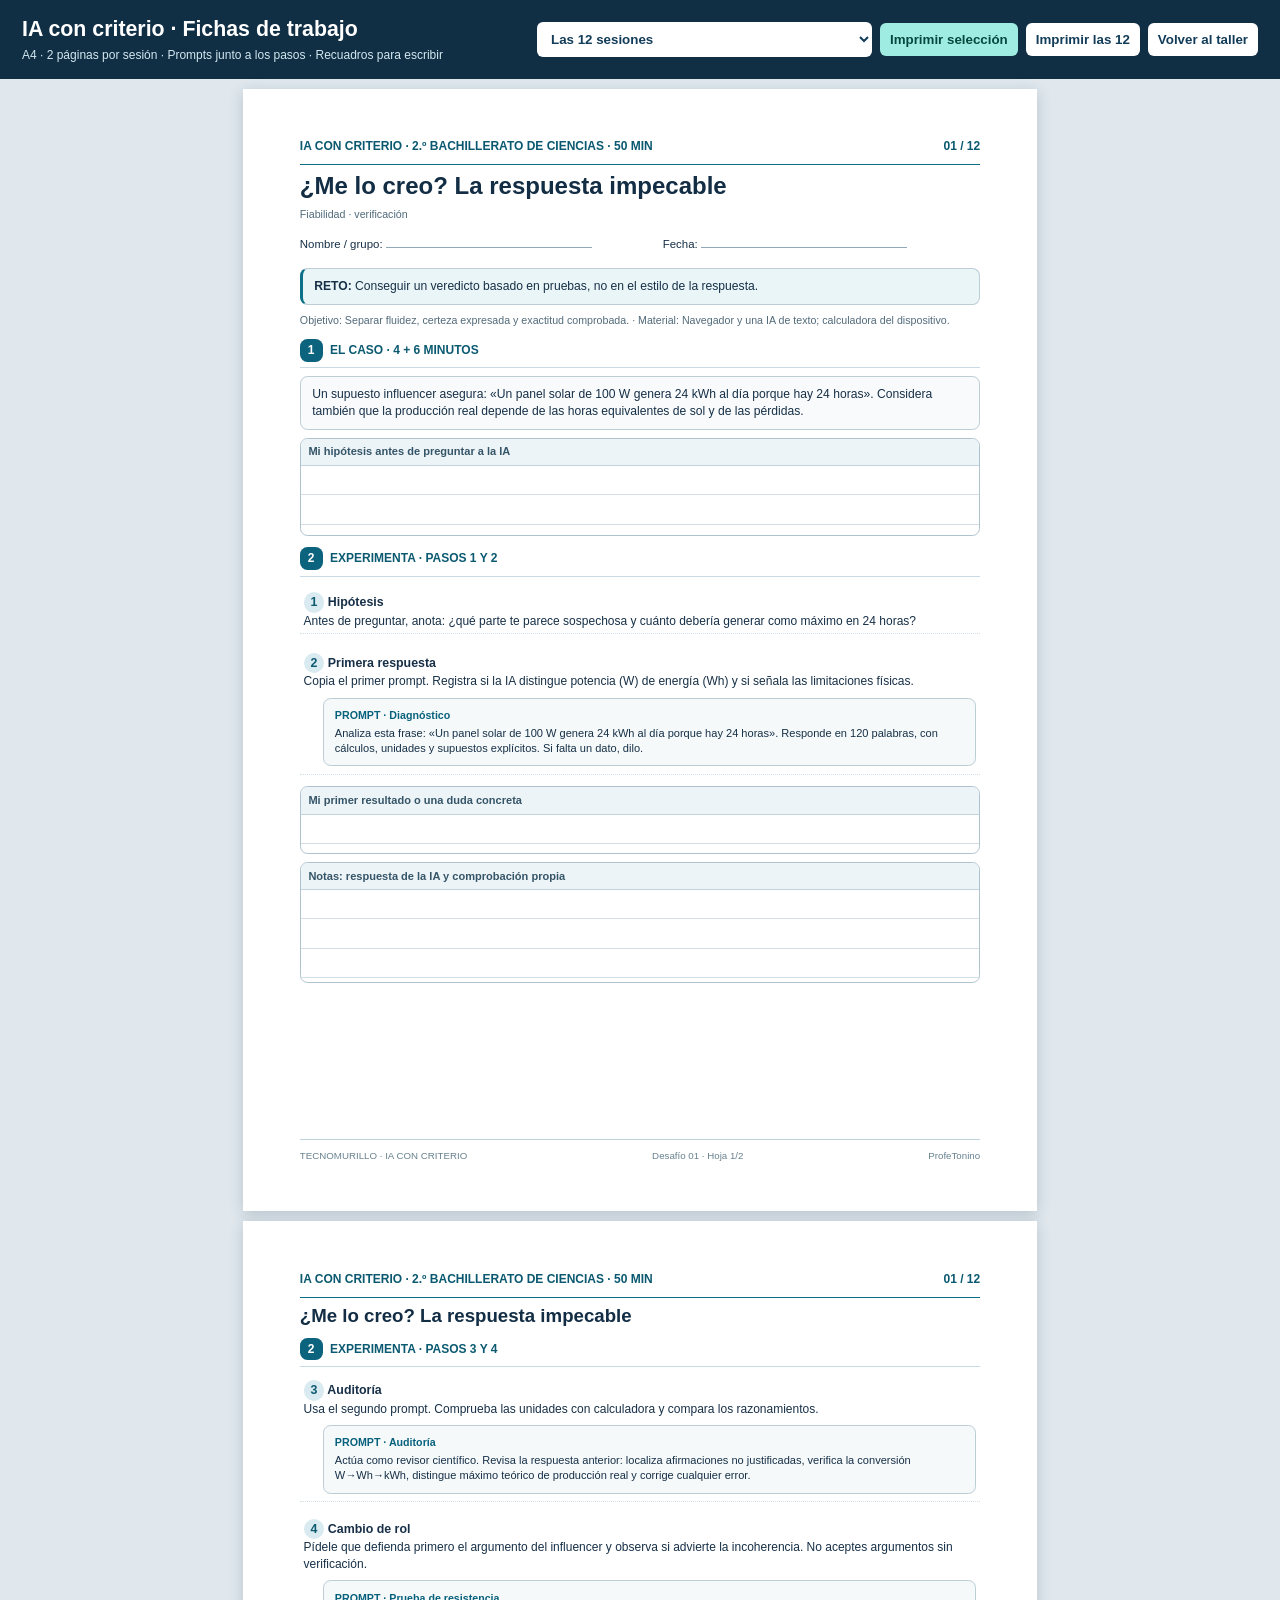
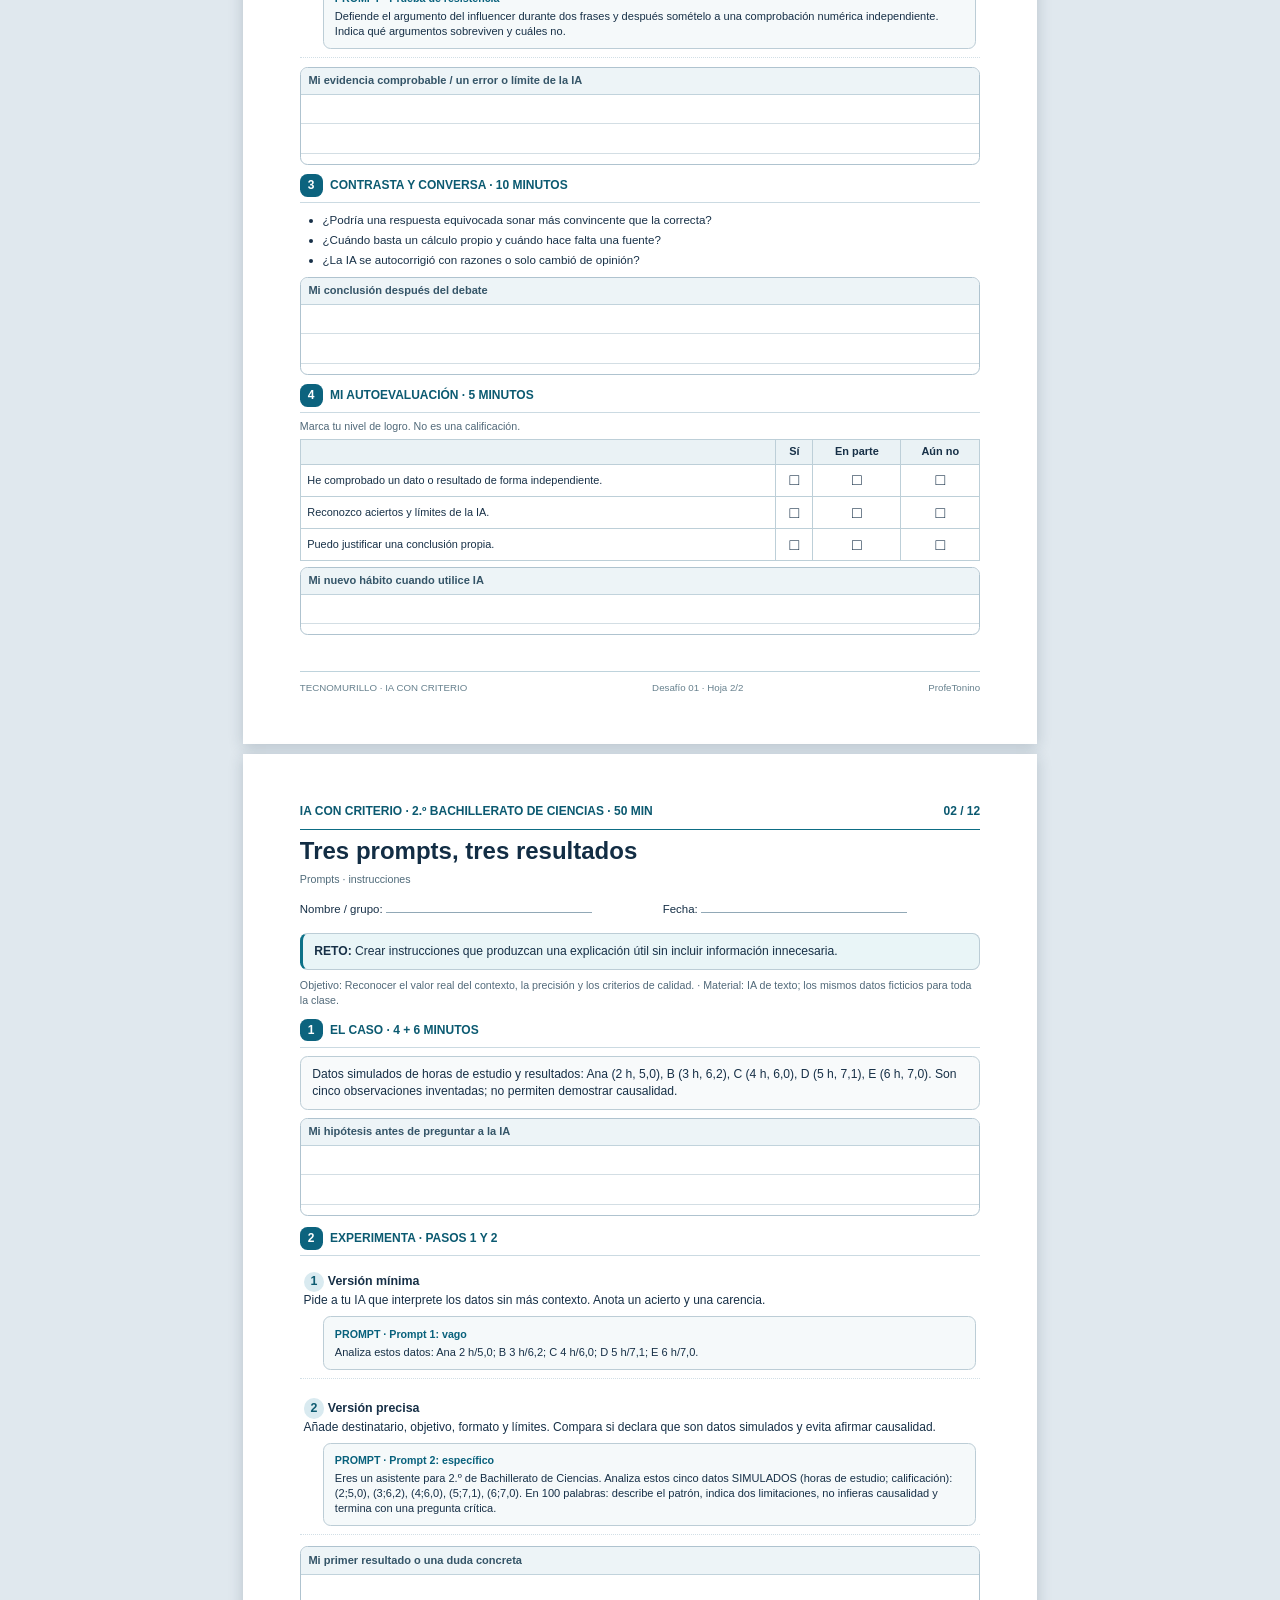
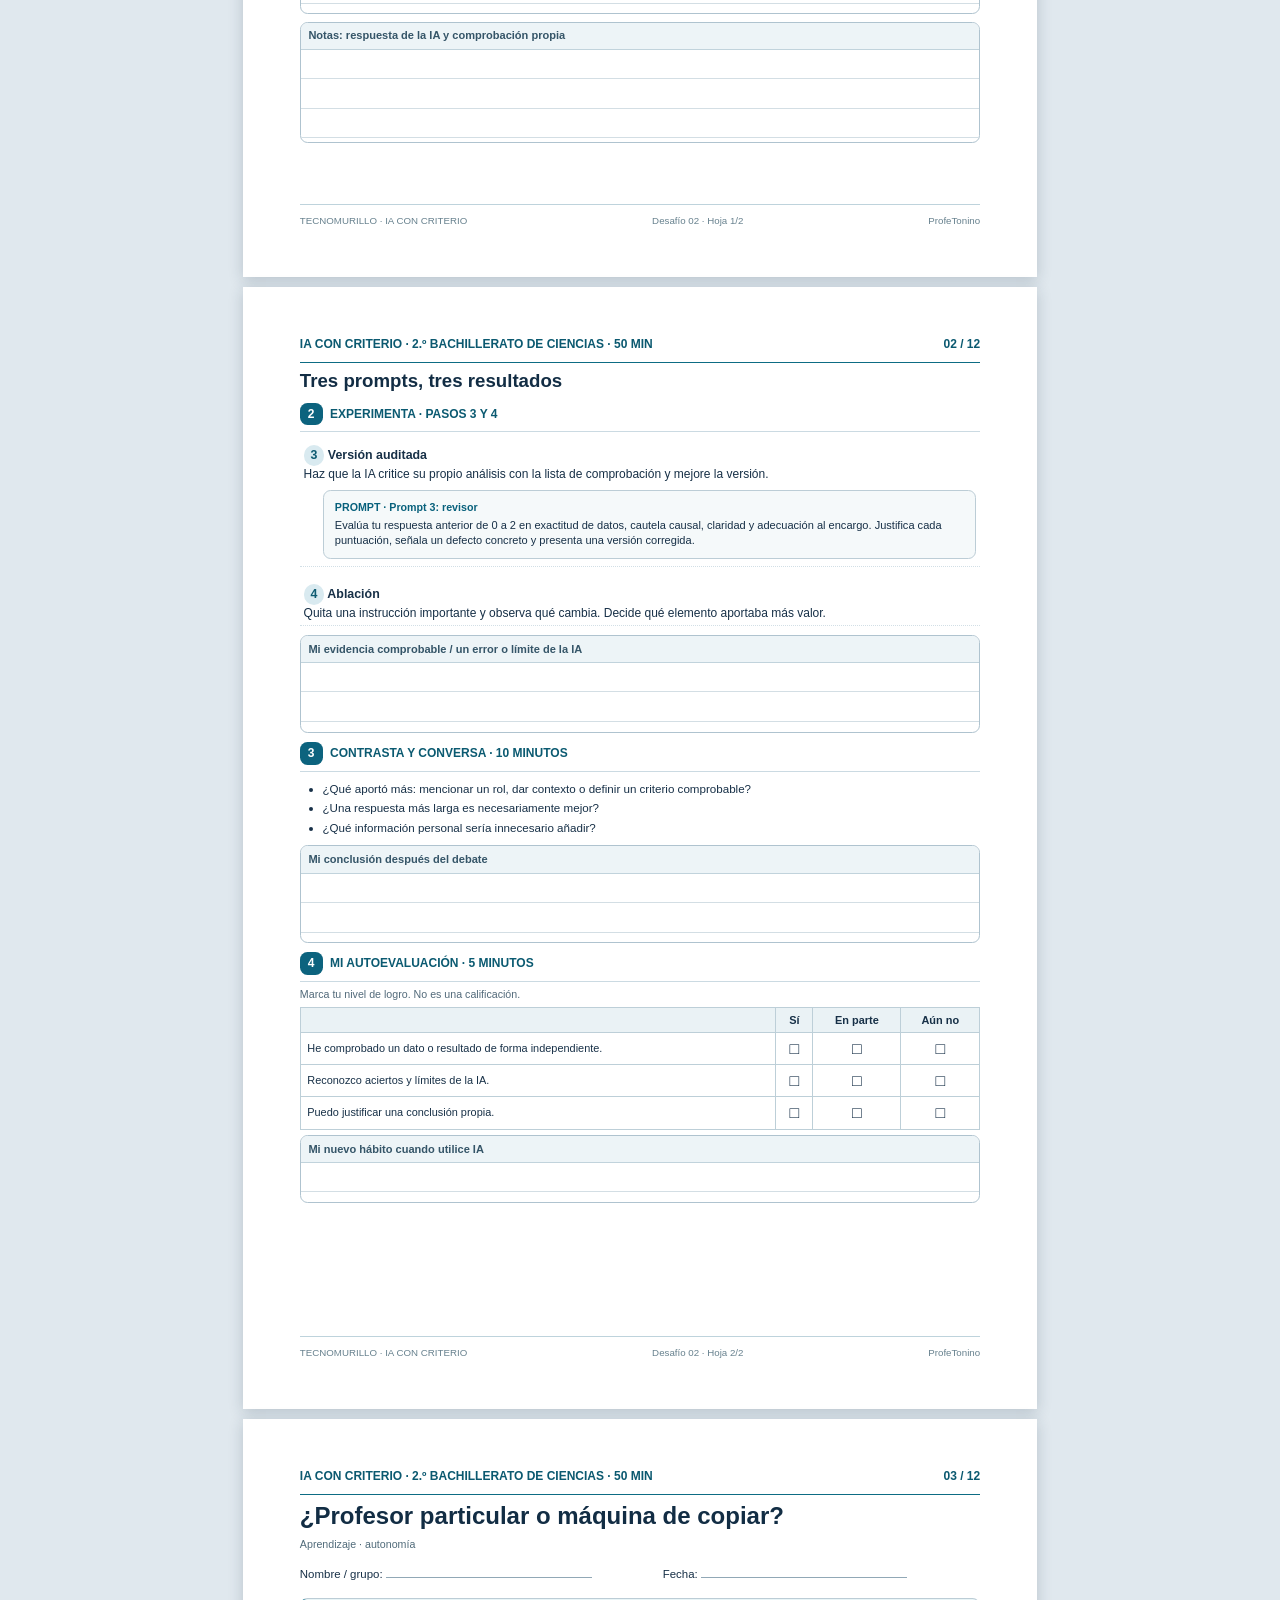
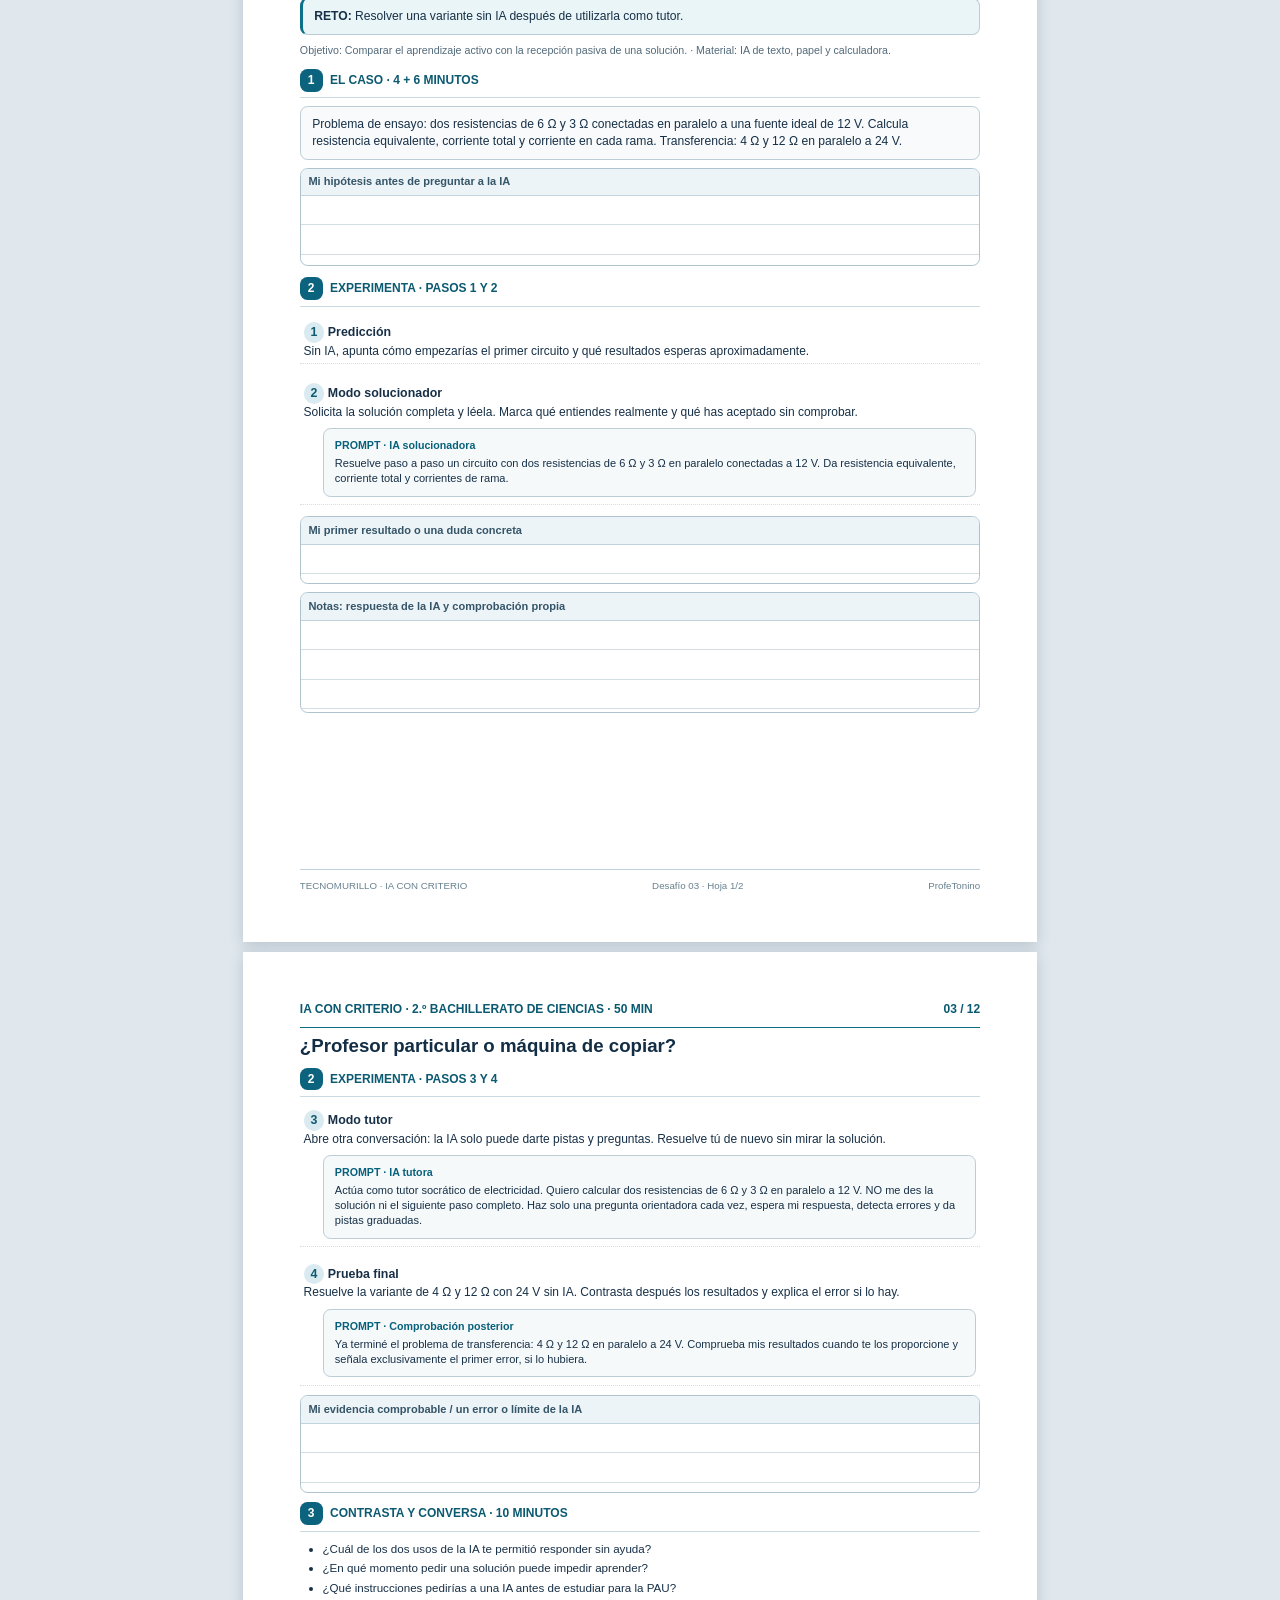
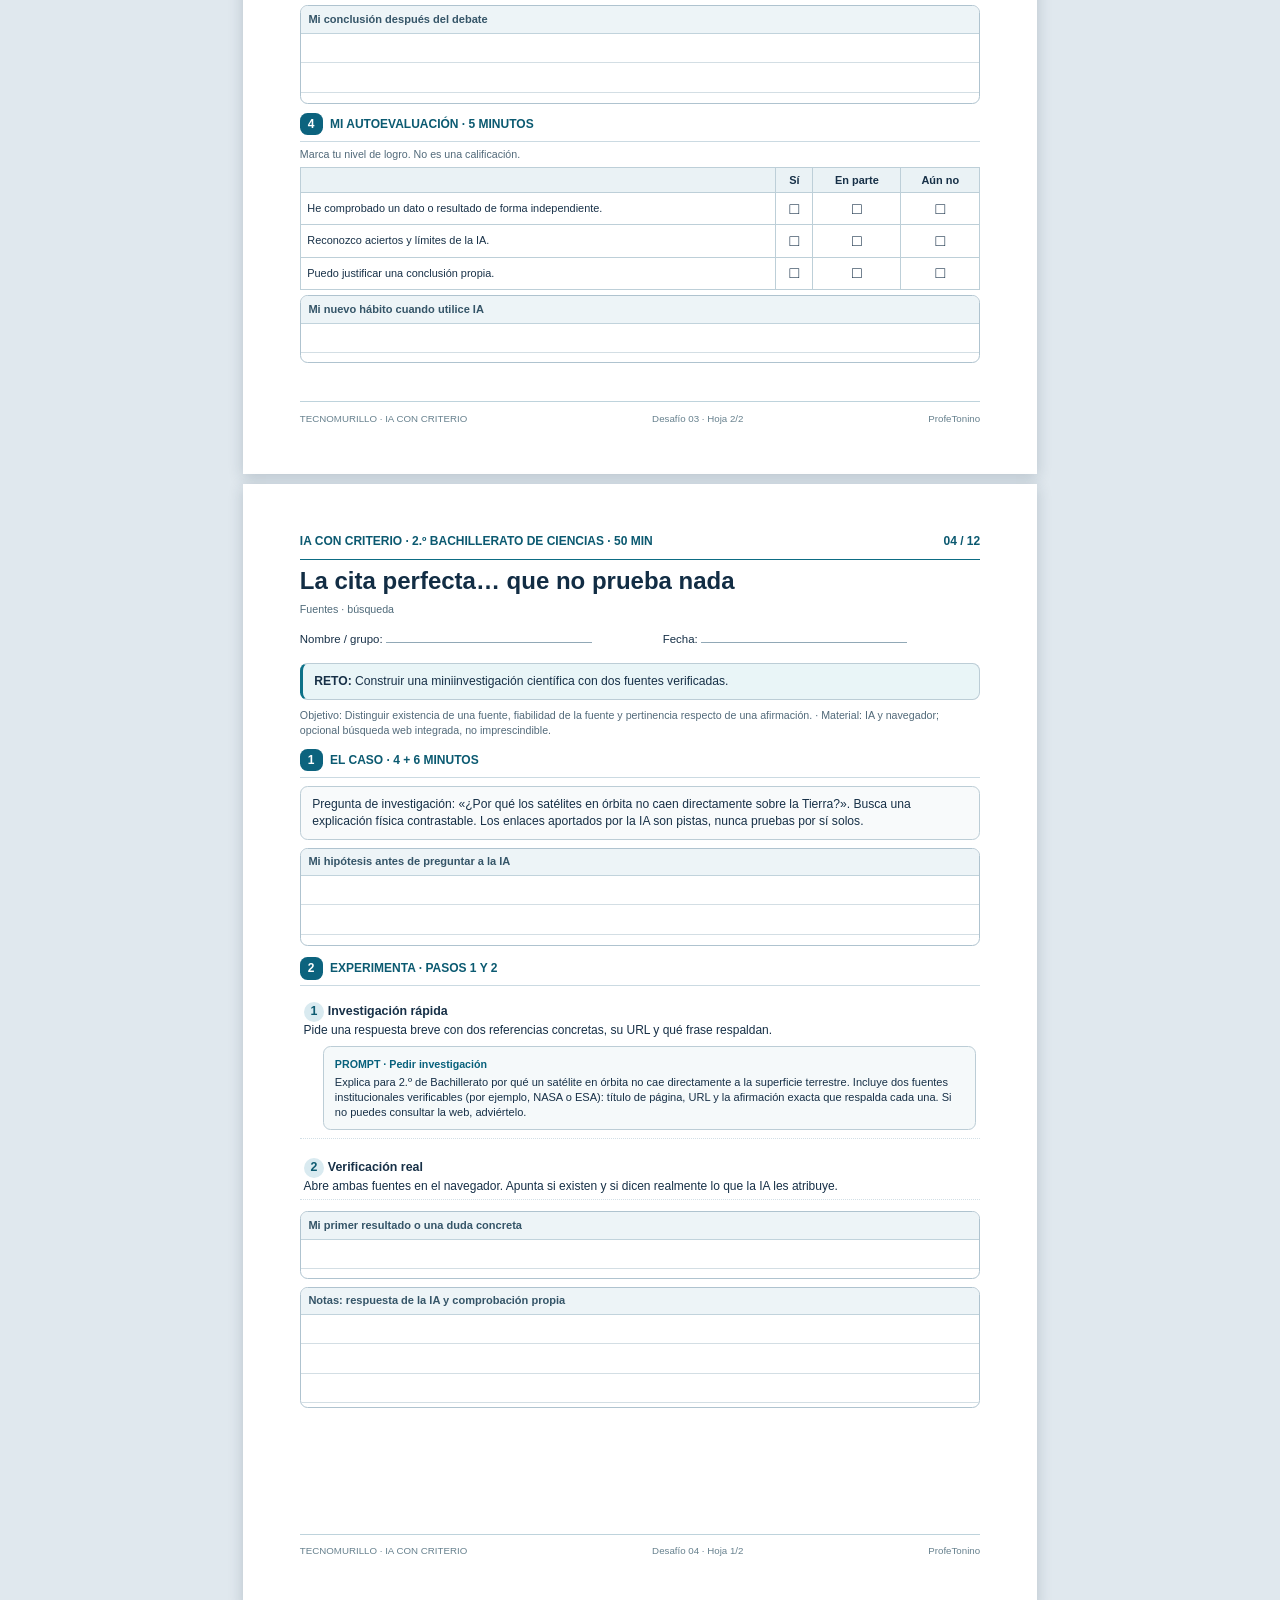
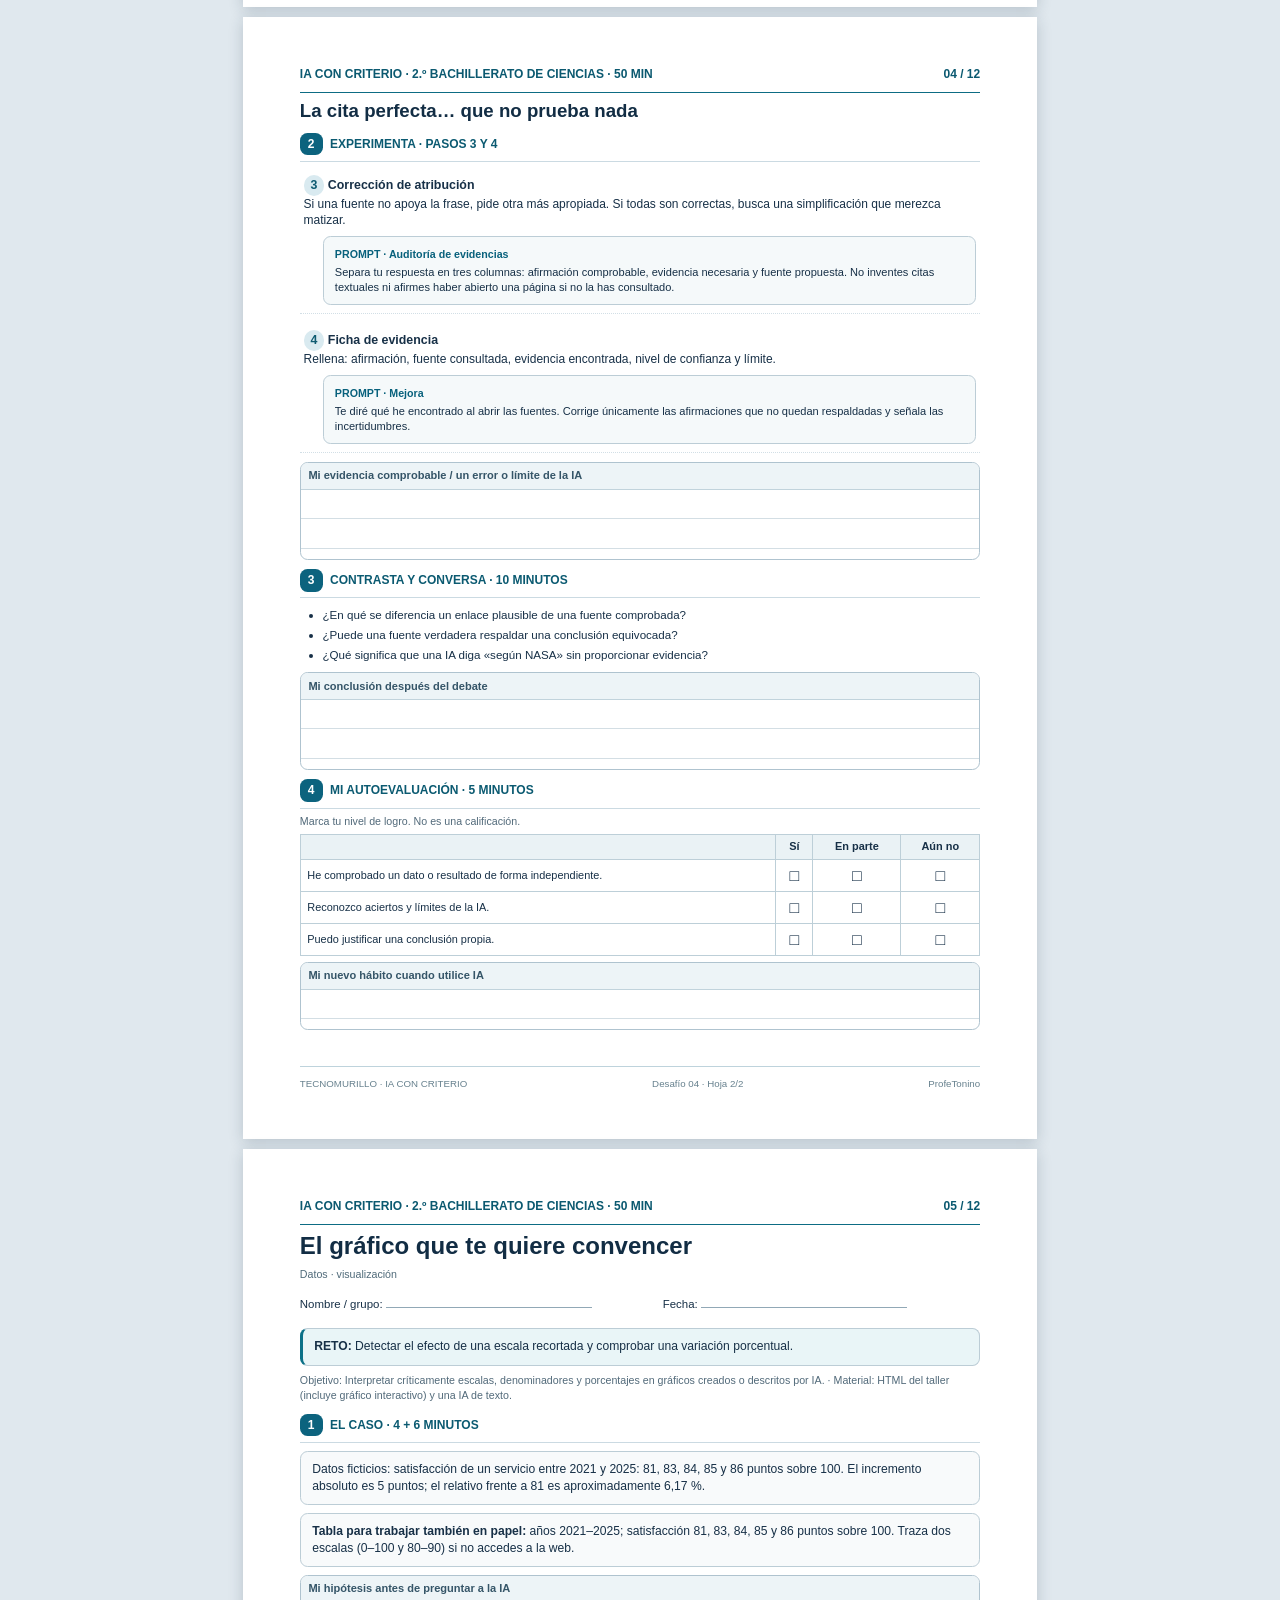
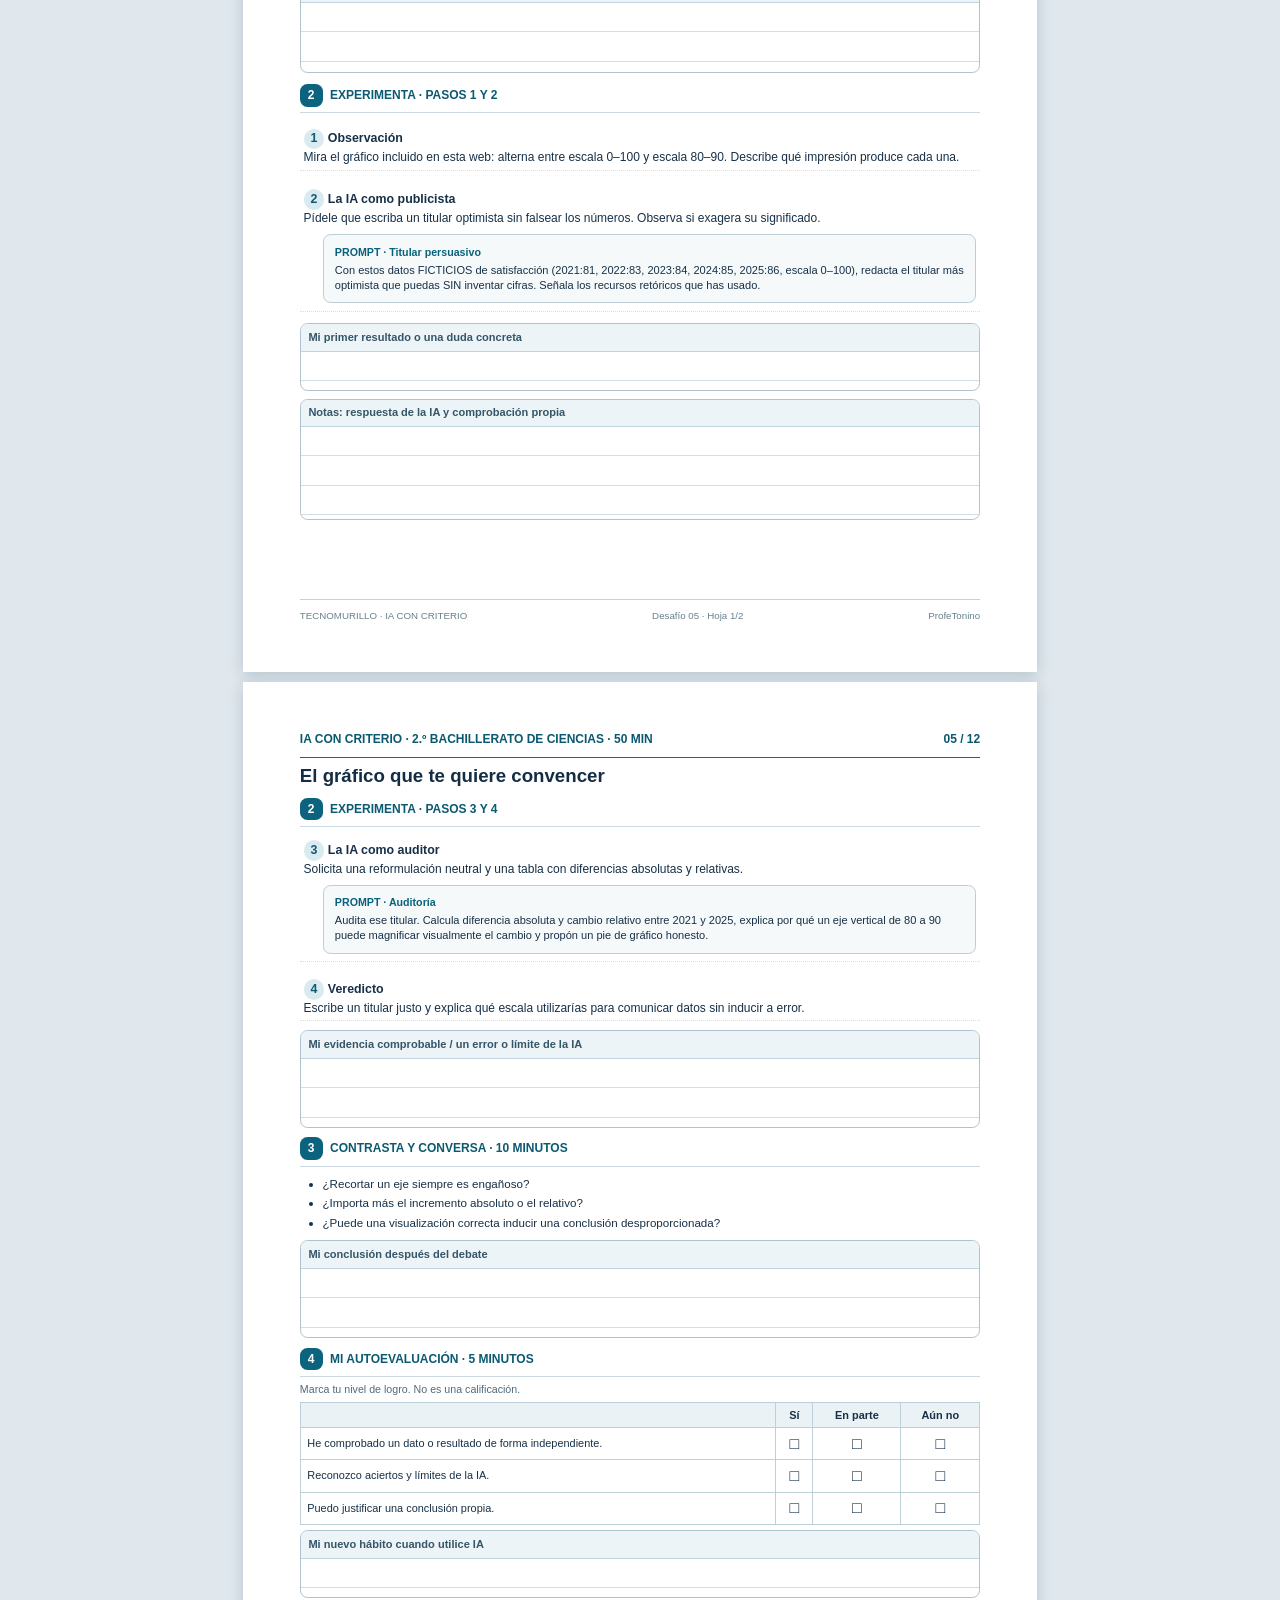
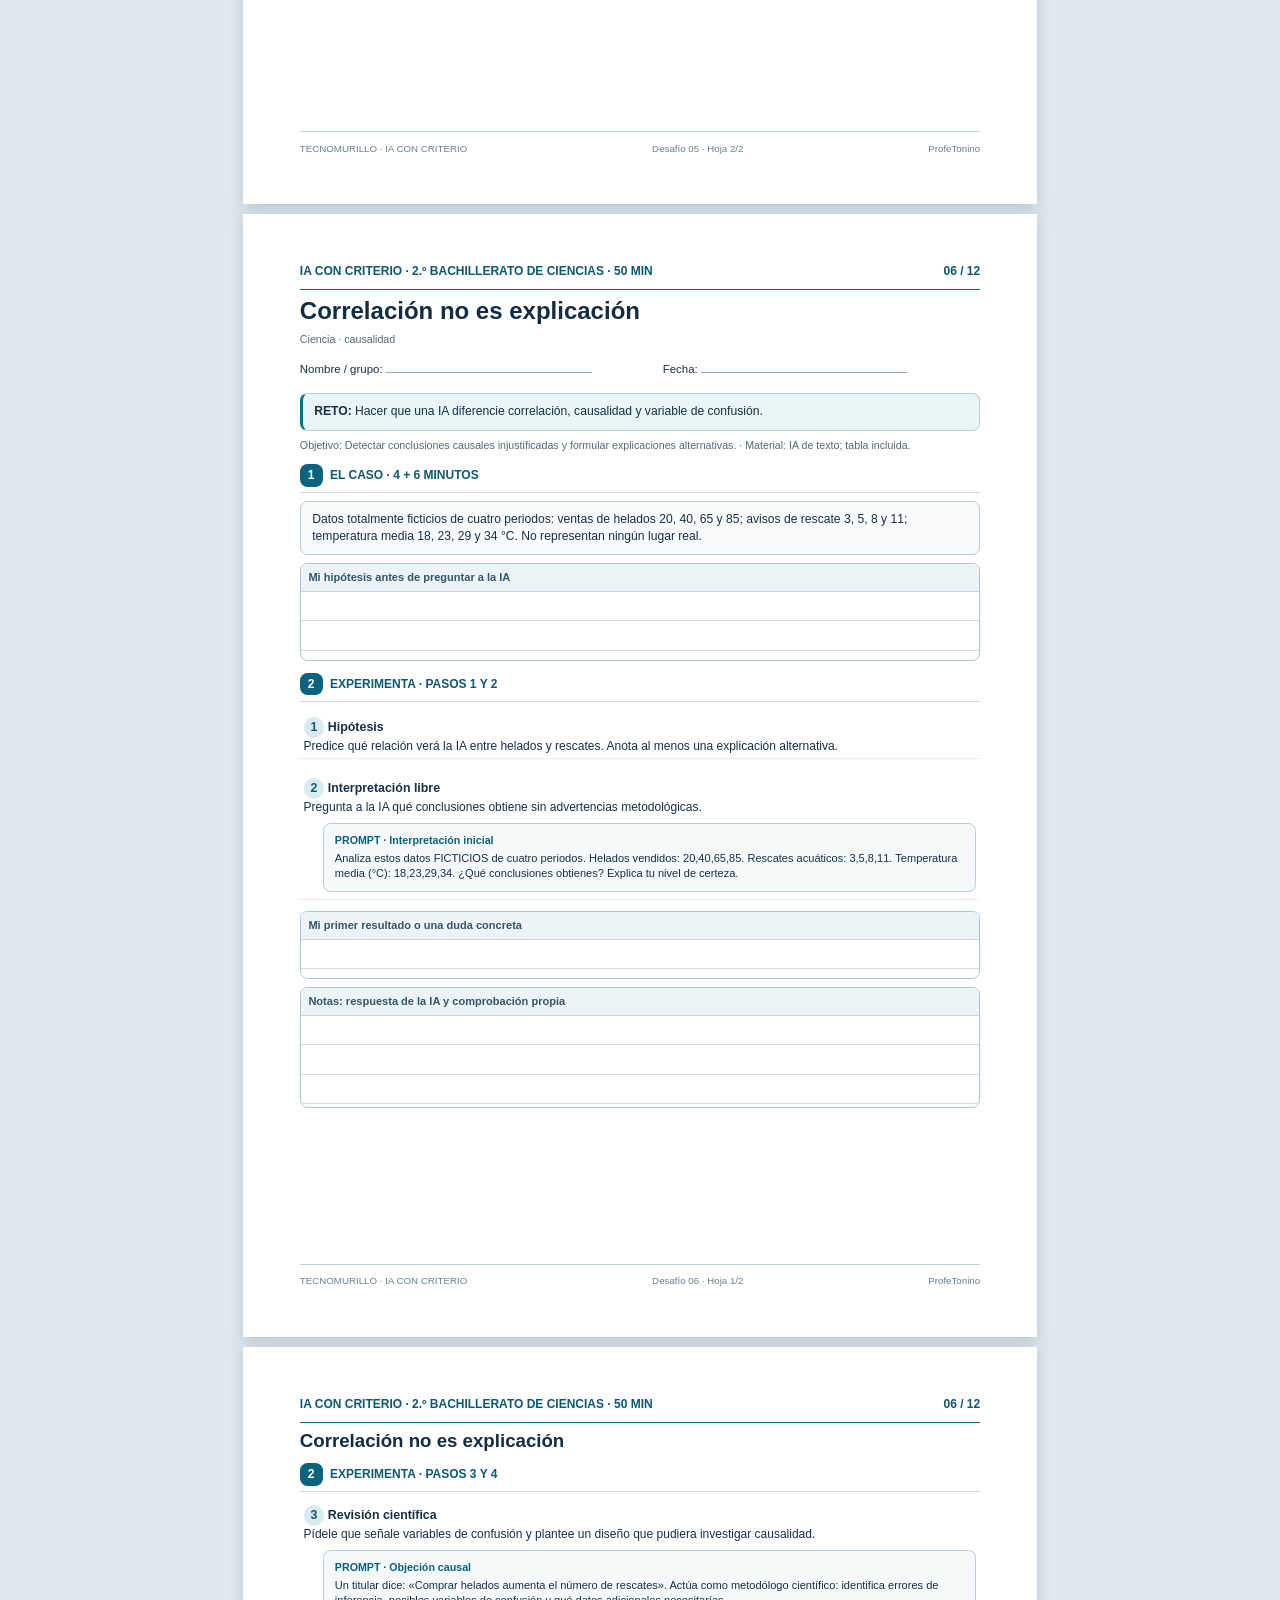
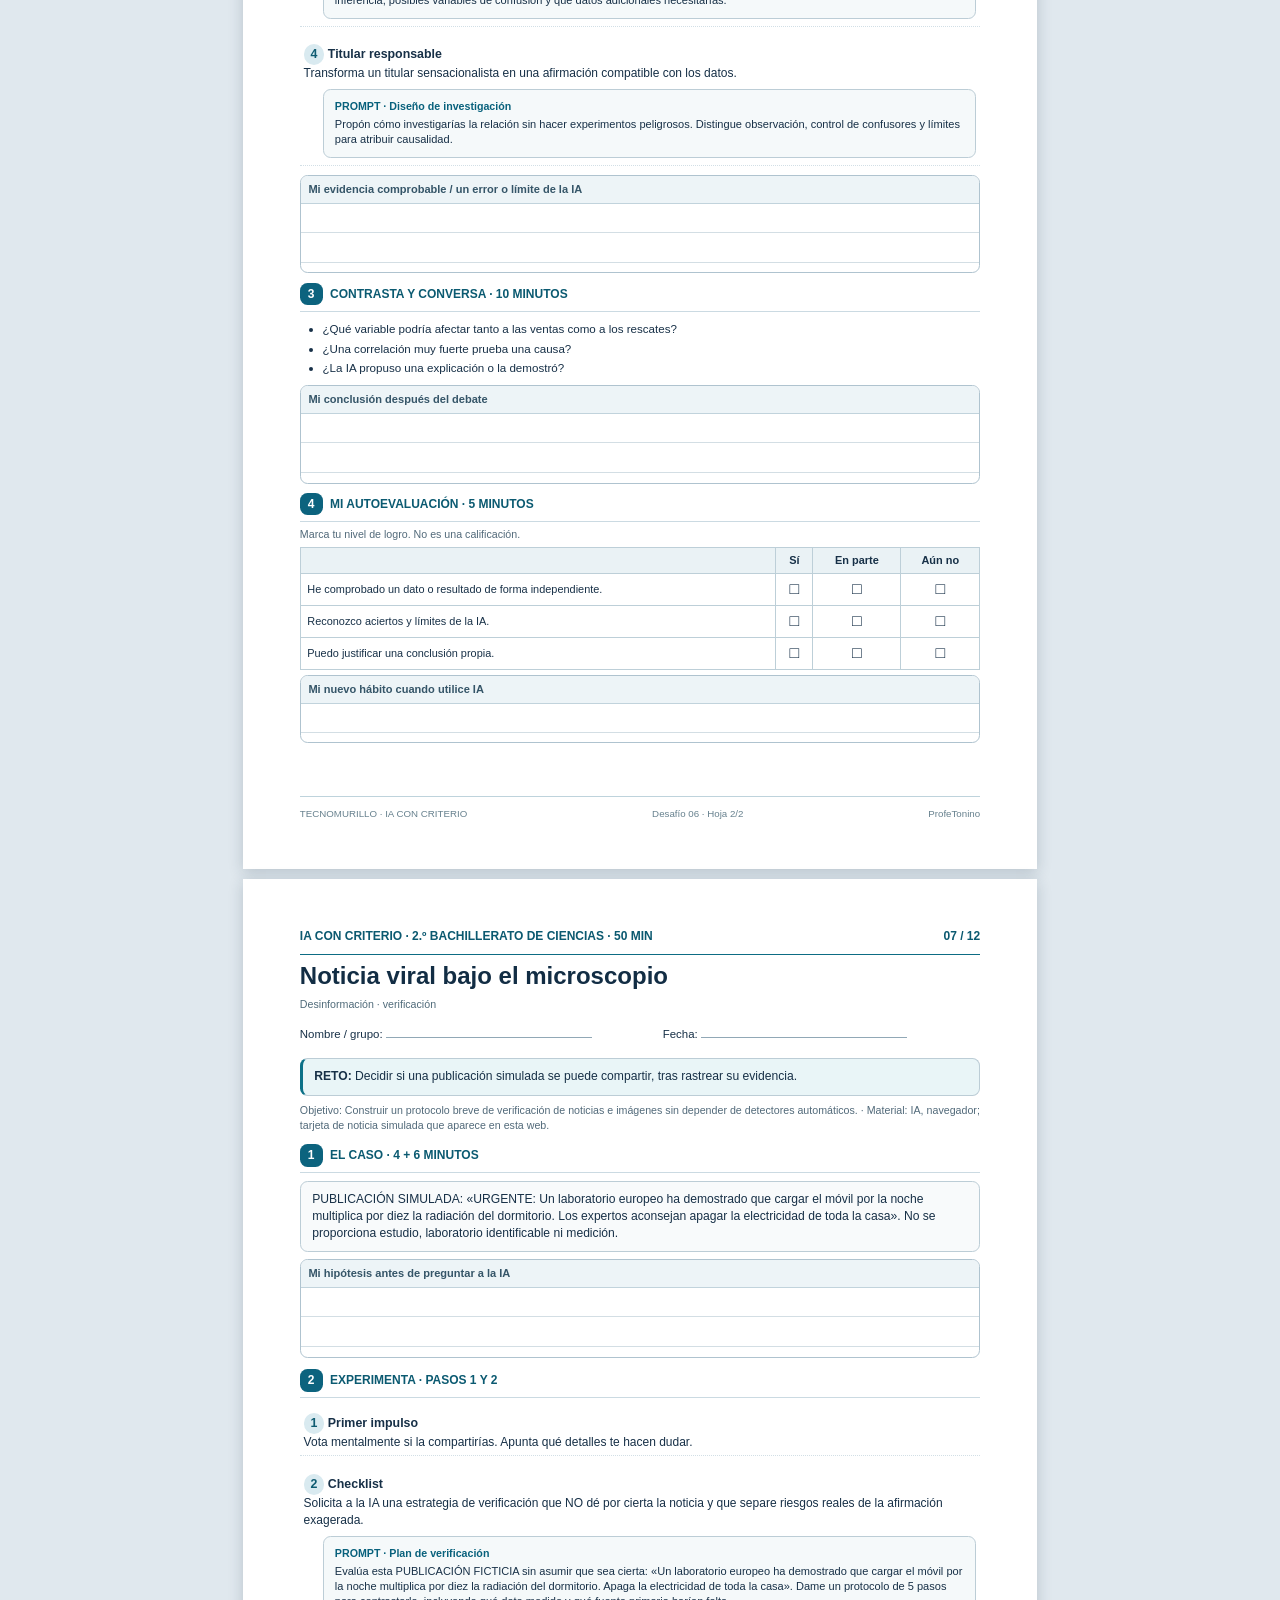
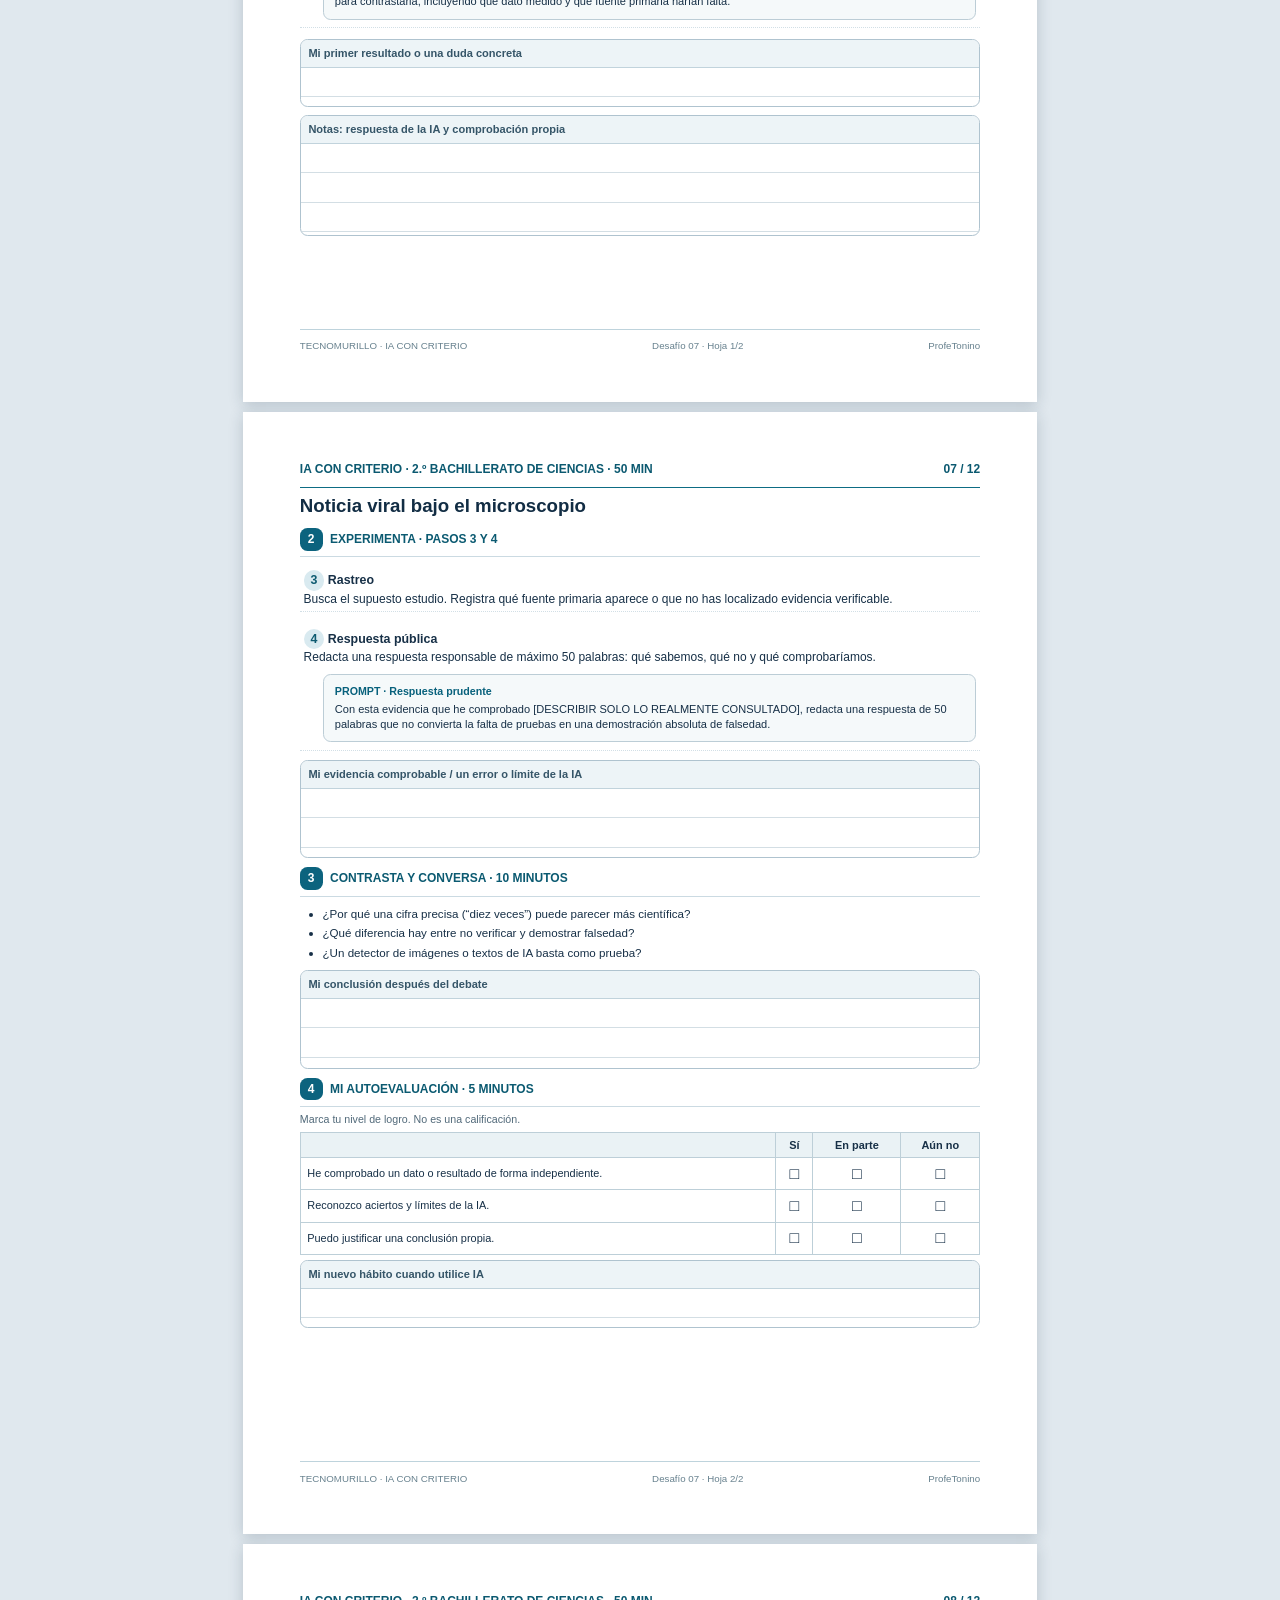
==== imprimir.html @ d894e45f "Añadir fichas A4 imprimibles con espacios para respuestas, 12 sesiones" ====
<!doctype html><html lang="es"><head><meta charset="utf-8"><meta name="viewport" content="width=device-width, initial-scale=1">
<title>IA con criterio · Fichas imprimibles</title>
<style>
*{box-sizing:border-box}body{margin:0;background:#e0e8ee;font:10pt/1.38 Arial,sans-serif;color:#173047}
.toolbar{background:#102e44;color:#fff;padding:15px 22px;display:flex;justify-content:space-between;align-items:center;gap:12px;flex-wrap:wrap}
.toolbar h1{font-size:16pt;margin:0}.toolbar p{margin:3px 0 0;font-size:9pt;color:#d3e8f0}
.controls{display:flex;flex-wrap:wrap;gap:8px;align-items:center}.controls select,.controls button,.controls a{background:#fff;border:0;border-radius:6px;color:#123c58;font:700 10pt Arial;padding:9px 10px;text-decoration:none;cursor:pointer}
.controls .primary{background:#9fede2;color:#06483f}
.sheet{width:210mm;height:297mm;margin:10px auto;background:#fff;padding:13mm 15mm 13mm;display:flex;flex-direction:column;gap:2mm;overflow:hidden;box-shadow:0 3px 14px #17304733}
.sheet[hidden]{display:none!important}
.head{display:flex;justify-content:space-between;border-bottom:1px solid #0d6c84;padding-bottom:2.5mm;color:#0b5970;font-weight:bold;font-size:9pt}
h2{font-size:18pt;line-height:1.12;margin:0;color:#122d44}h3{font-size:14pt;margin:0;color:#122d44}.tag{color:#506b7a;font-size:8pt}
.name{display:flex;gap:12mm;margin:2mm 0;font-size:8.6pt}.name span{flex:1}.name i{display:inline-block;border-bottom:1px solid #91a8b6;width:65%}
.focus,.case,.prompt{border:1px solid #bccdd6;border-radius:2mm;padding:2.5mm 3mm;font-size:9.1pt}
.focus{background:#e9f5f7;border-left:3px solid #0c7188}.case{background:#f8fafb}
.sub{font-size:8pt;color:#526a7a}.sect{display:flex;gap:2mm;align-items:center;color:#0b5a71;font-size:9pt;font-weight:bold;border-bottom:1px solid #cbdae2;padding-bottom:1.5mm;margin-top:1mm}
.sect b{width:6mm;height:6mm;border-radius:2mm;background:#0c637e;color:white;display:grid;place-items:center;font-size:9pt}
.step{margin:1mm 0;padding:1mm;border-bottom:1px dotted #d2dfe6;break-inside:avoid;font-size:9pt}
.step b{font-size:9.3pt}.num{display:inline-grid;place-items:center;border-radius:50%;width:5.5mm;height:5.5mm;background:#d9eaf0;color:#0e5b71}
.prompt{background:#f5f9fa;margin:2mm 0 1mm 5mm;font-size:8.3pt;white-space:pre-wrap;line-height:1.35}
.prompt strong{display:block;color:#08617c;font-size:8pt;margin-bottom:1mm}
.write{border:1px solid #afc3cf;border-radius:2mm;height:26mm;flex:none;display:flex;flex-direction:column;overflow:hidden}
.write.small{height:18mm}.write.large{height:32mm}
.write strong{background:#edf4f7;border-bottom:1px solid #c1d3dc;color:#355568;font-size:8.3pt;padding:1.5mm 2mm}
.lines{flex:1;background:repeating-linear-gradient(to bottom,transparent 0,transparent calc(7.8mm - 1px),#d3dee4 calc(7.8mm - 1px),#d3dee4 7.8mm)}
.debate{margin:0;padding-left:6mm;font-size:8.7pt}.debate li{margin:1mm 0}
.eval{border-collapse:collapse;width:100%;font-size:8.2pt}
.eval th,.eval td{padding:1.2mm 1.7mm;border:1px solid #bdcfd8}.eval th{background:#eaf2f5}.eval td:not(:first-child){text-align:center;font-size:12pt}
.eval td:first-child{width:70%}
footer{margin-top:auto;border-top:1px solid #bed3dc;padding-top:2.5mm;display:flex;justify-content:space-between;color:#67818e;font-size:7.3pt}
.sheet:nth-of-type(even){gap:1.4mm}
.missing{max-width:680px;margin:30px auto;background:white;padding:20px;border-radius:9px}
@page{size:A4;margin:0}
@media print{
 body{background:#fff;-webkit-print-color-adjust:exact;print-color-adjust:exact}
 .toolbar,.missing{display:none!important}
 .sheet{margin:0;box-shadow:none;break-after:page;page-break-after:always}
 .sheet:last-child{break-after:auto;page-break-after:auto}
}
</style></head><body>
<div class="toolbar"><div><h1>IA con criterio · Fichas de trabajo</h1><p>A4 · 2 páginas por sesión · Prompts junto a los pasos · Recuadros para escribir</p></div>
<div class="controls"><select id="sesion"><option value="all">Las 12 sesiones</option></select><button id="print" class="primary">Imprimir selección</button><button id="whole">Imprimir las 12</button><a href="./">Volver al taller</a></div></div>
<div id="sheets"><div class="missing">Cargando fichas del taller…</div></div>
<script>
const maps={1:{2:0,3:1,4:2},2:{1:0,2:1,3:2},3:{2:0,3:1,4:2},4:{1:0,3:1,4:2},5:{2:0,3:1},6:{2:0,3:1,4:2},7:{2:0,4:1},8:{2:0,3:1,4:2},9:{2:0,3:1,4:2},10:{2:0,3:1,4:2},11:{3:0,4:1},12:{2:0,3:1,4:2}};
const esc=x=>String(x??'').replace(/[&<>"']/g,c=>({'&':'&amp;','<':'&lt;','>':'&gt;','"':'&quot;',"'":'&#39;'}[c]));
const write=(label,size='')=>'<div class="write '+size+'"><strong>'+esc(label)+'</strong><div class="lines"></div></div>';
function foot(s,n){return '<footer><span>TECNOMURILLO · IA CON CRITERIO</span><span>Desafío '+String(s.id).padStart(2,'0')+' · Hoja '+n+'/2</span><span>ProfeTonino</span></footer>'}
function section(n,label){return '<div class="sect"><b>'+n+'</b><span>'+esc(label)+'</span></div>'}
function prompt(s,n){const idx=maps[s.id][n];if(idx===undefined)return '';const p=s.prompts[idx];return '<div class="prompt"><strong>PROMPT · '+esc(p[0])+'</strong>'+esc(p[1])+'</div>'}
function step(s,n){const a=s.steps[n-1];return '<div class="step"><b><span class="num">'+n+'</span> '+esc(a[0])+'</b><div>'+esc(a[1])+'</div>'+prompt(s,n)+'</div>'}
function sheet(s,n,content){return '<section class="sheet" data-session="'+s.id+'"><div class="head"><span>IA CON CRITERIO · 2.º BACHILLERATO DE CIENCIAS · 50 MIN</span><span>'+String(s.id).padStart(2,'0')+' / 12</span></div>'+content+foot(s,n)+'</section>'}
function render(s){
 const title='<h2>'+esc(s.title)+'</h2>';
 const name='<div class="name"><span>Nombre / grupo: <i></i></span><span>Fecha: <i></i></span></div>';
 const question='<div class="focus"><strong>RETO:</strong> '+esc(s.challenge)+'</div><div class="sub">Objetivo: '+esc(s.objective)+' · Material: '+esc(s.material)+'</div>';
 let extra='';
 if(s.id===5)extra='<div class="case"><strong>Tabla para trabajar también en papel:</strong> años 2021–2025; satisfacción 81, 83, 84, 85 y 86 puntos sobre 100. Traza dos escalas (0–100 y 80–90) si no accedes a la web.</div>';
 const one=title+'<div class="tag">'+esc(s.tag)+'</div>'+name+question+section(1,'EL CASO · 4 + 6 MINUTOS')+'<div class="case">'+esc(s.case)+'</div>'+extra+
 write('Mi hipótesis antes de preguntar a la IA')+section(2,'EXPERIMENTA · PASOS 1 Y 2')+step(s,1)+step(s,2)+write('Mi primer resultado o una duda concreta','small')+write('Notas: respuesta de la IA y comprobación propia','large');
 const questions='<ul class="debate">'+s.debate.map(q=>'<li>'+esc(q)+'</li>').join('')+'</ul>';
 const table='<table class="eval"><thead><tr><th></th><th>Sí</th><th>En parte</th><th>Aún no</th></tr></thead><tbody>'+
 ['He comprobado un dato o resultado de forma independiente.','Reconozco aciertos y límites de la IA.','Puedo justificar una conclusión propia.'].map(q=>'<tr><td>'+esc(q)+'</td><td>□</td><td>□</td><td>□</td></tr>').join('')+'</tbody></table>';
 const two='<h3>'+esc(s.title)+'</h3>'+section(2,'EXPERIMENTA · PASOS 3 Y 4')+step(s,3)+step(s,4)+write('Mi evidencia comprobable / un error o límite de la IA')+section(3,'CONTRASTA Y CONVERSA · 10 MINUTOS')+questions+write('Mi conclusión después del debate')+section(4,'MI AUTOEVALUACIÓN · 5 MINUTOS')+'<div class="sub">Marca tu nivel de logro. No es una calificación.</div>'+table+write('Mi nuevo hábito cuando utilice IA','small');
 return sheet(s,1,one)+sheet(s,2,two)
}
function show(v){document.querySelectorAll('.sheet').forEach(el=>{el.hidden=v!=='all' && el.dataset.session!==v})}
fetch('./index.html',{cache:'no-store'}).then(r=>{if(!r.ok)throw Error('No se ha podido abrir la web original');return r.text()})
.then(t=>{const m=t.match(/const sessions = (\[[\s\S]*?\]);\s*const/);if(!m)throw Error('No se han encontrado los datos de las sesiones');
 const ss=JSON.parse(m[1]);if(ss.length!==12)throw Error('Datos de sesiones incompletos');
 document.querySelector('#sheets').innerHTML=ss.map(render).join('');
 const select=document.querySelector('#sesion');
 ss.forEach(s=>{const o=document.createElement('option');o.value=s.id;o.textContent=String(s.id).padStart(2,'0')+' · '+s.title;select.appendChild(o)});
 let q=new URLSearchParams(location.search).get('sesion');if(!ss.some(s=>String(s.id)===q))q='all';
 select.value=q;show(q);select.onchange=()=>show(select.value);
 document.querySelector('#print').onclick=()=>window.print();
 document.querySelector('#whole').onclick=()=>{select.value='all';show('all');window.print()};
}).catch(err=>{document.querySelector('#sheets').innerHTML='<div class="missing"><strong>No se pudieron cargar las fichas.</strong><p>'+esc(err.message)+'</p><a href="./">Volver al taller</a></div>'});
</script></body></html>
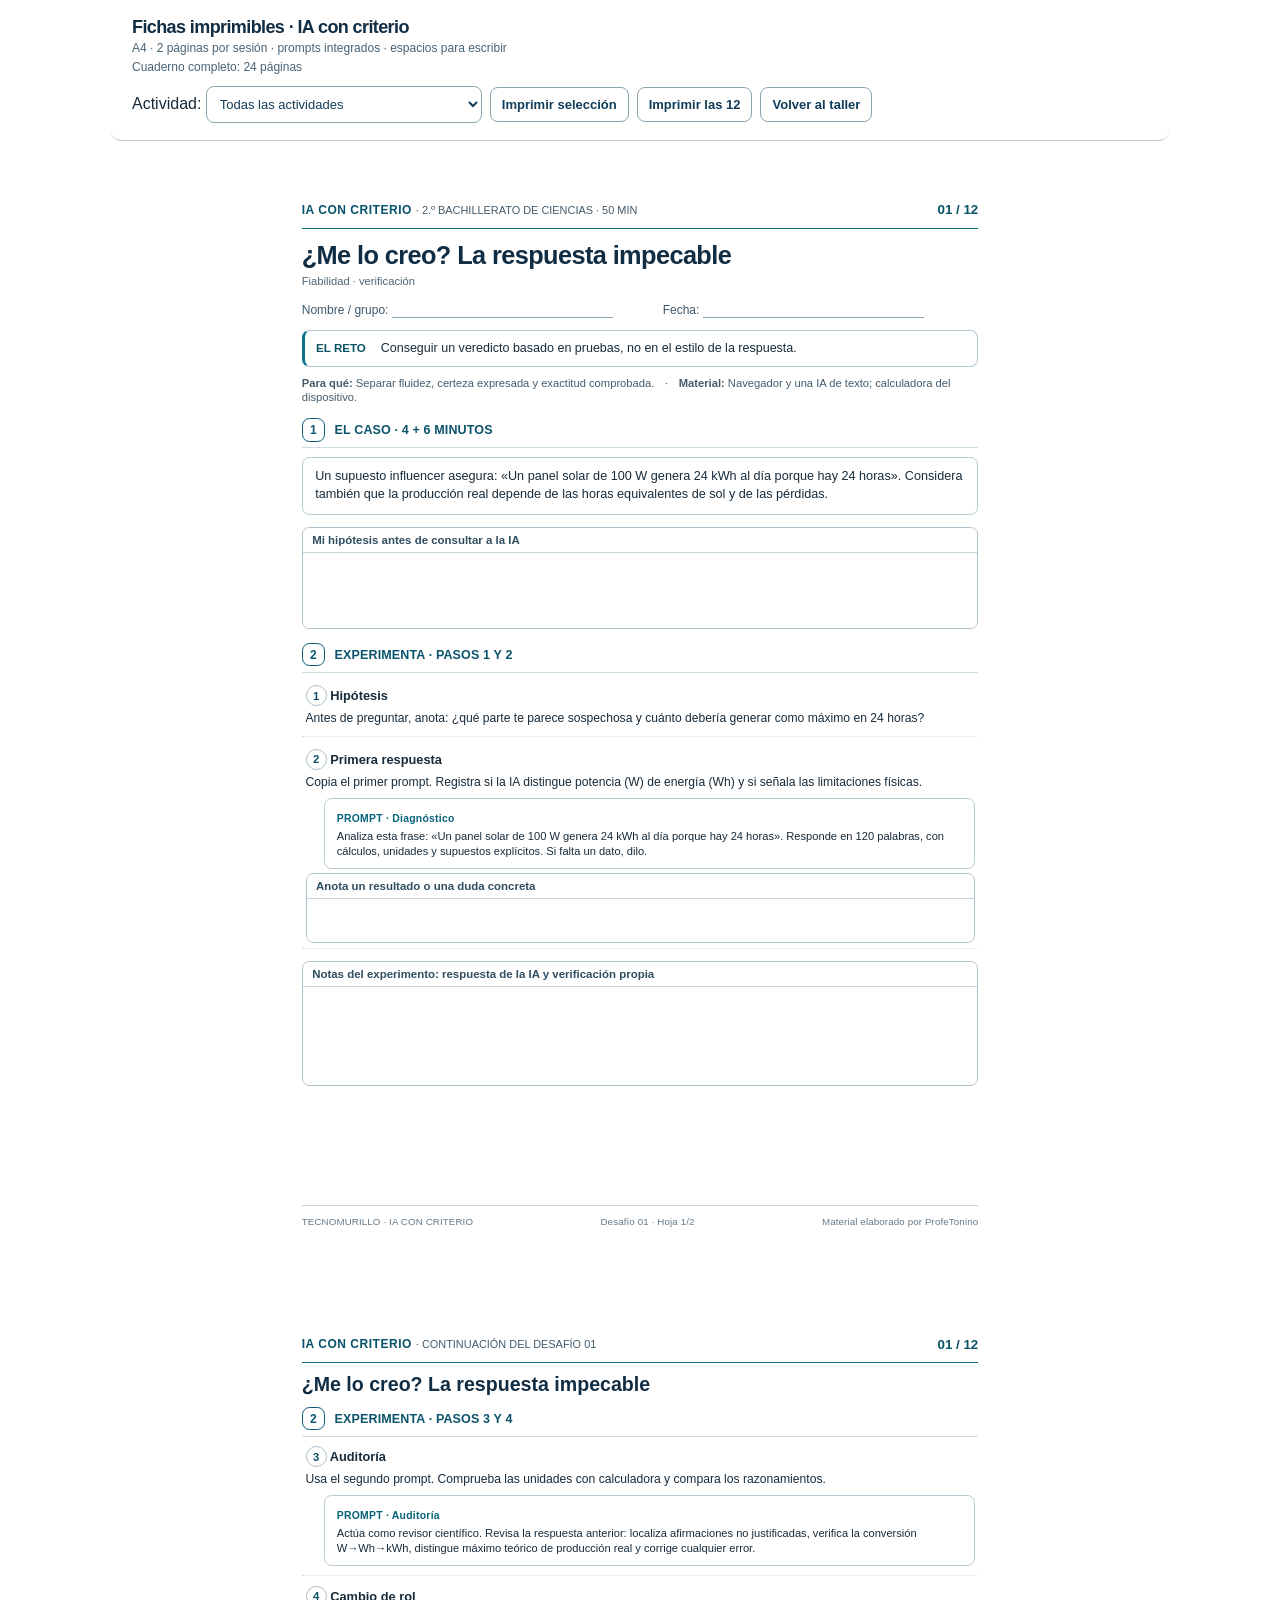
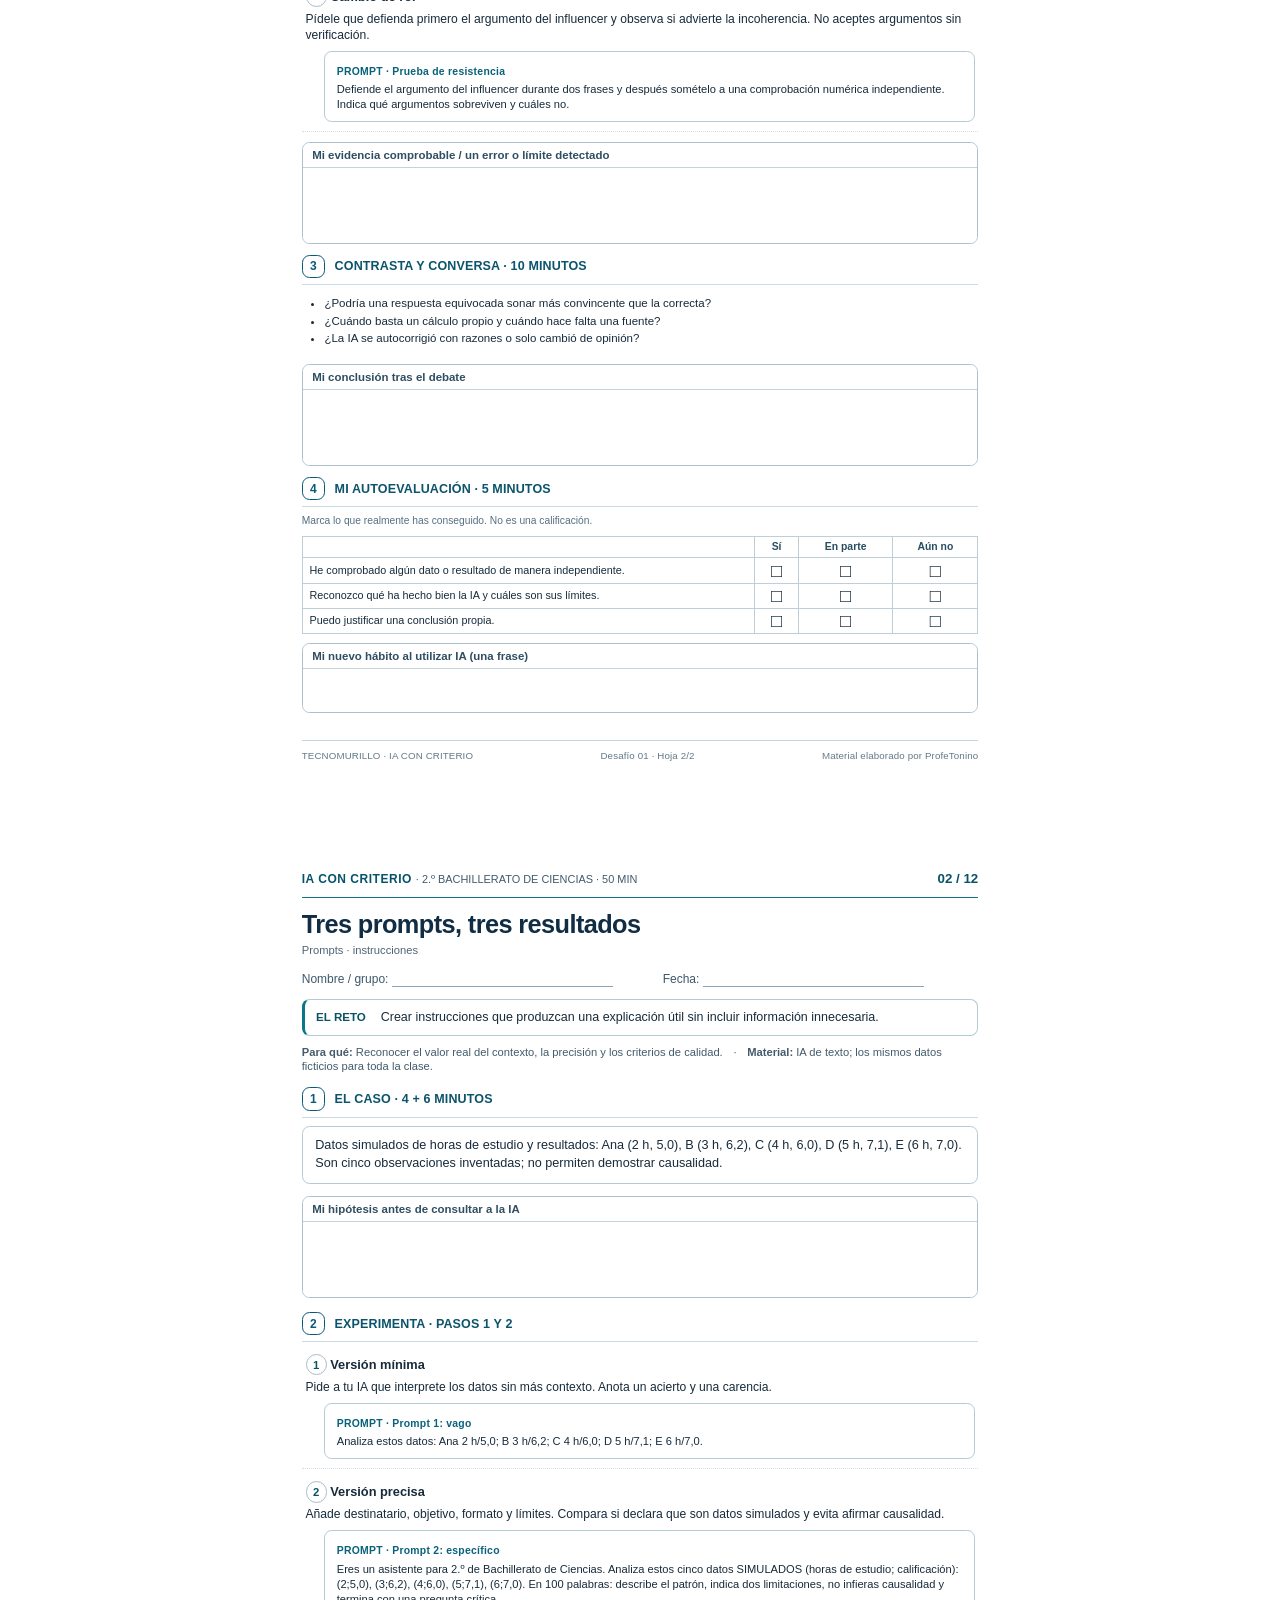
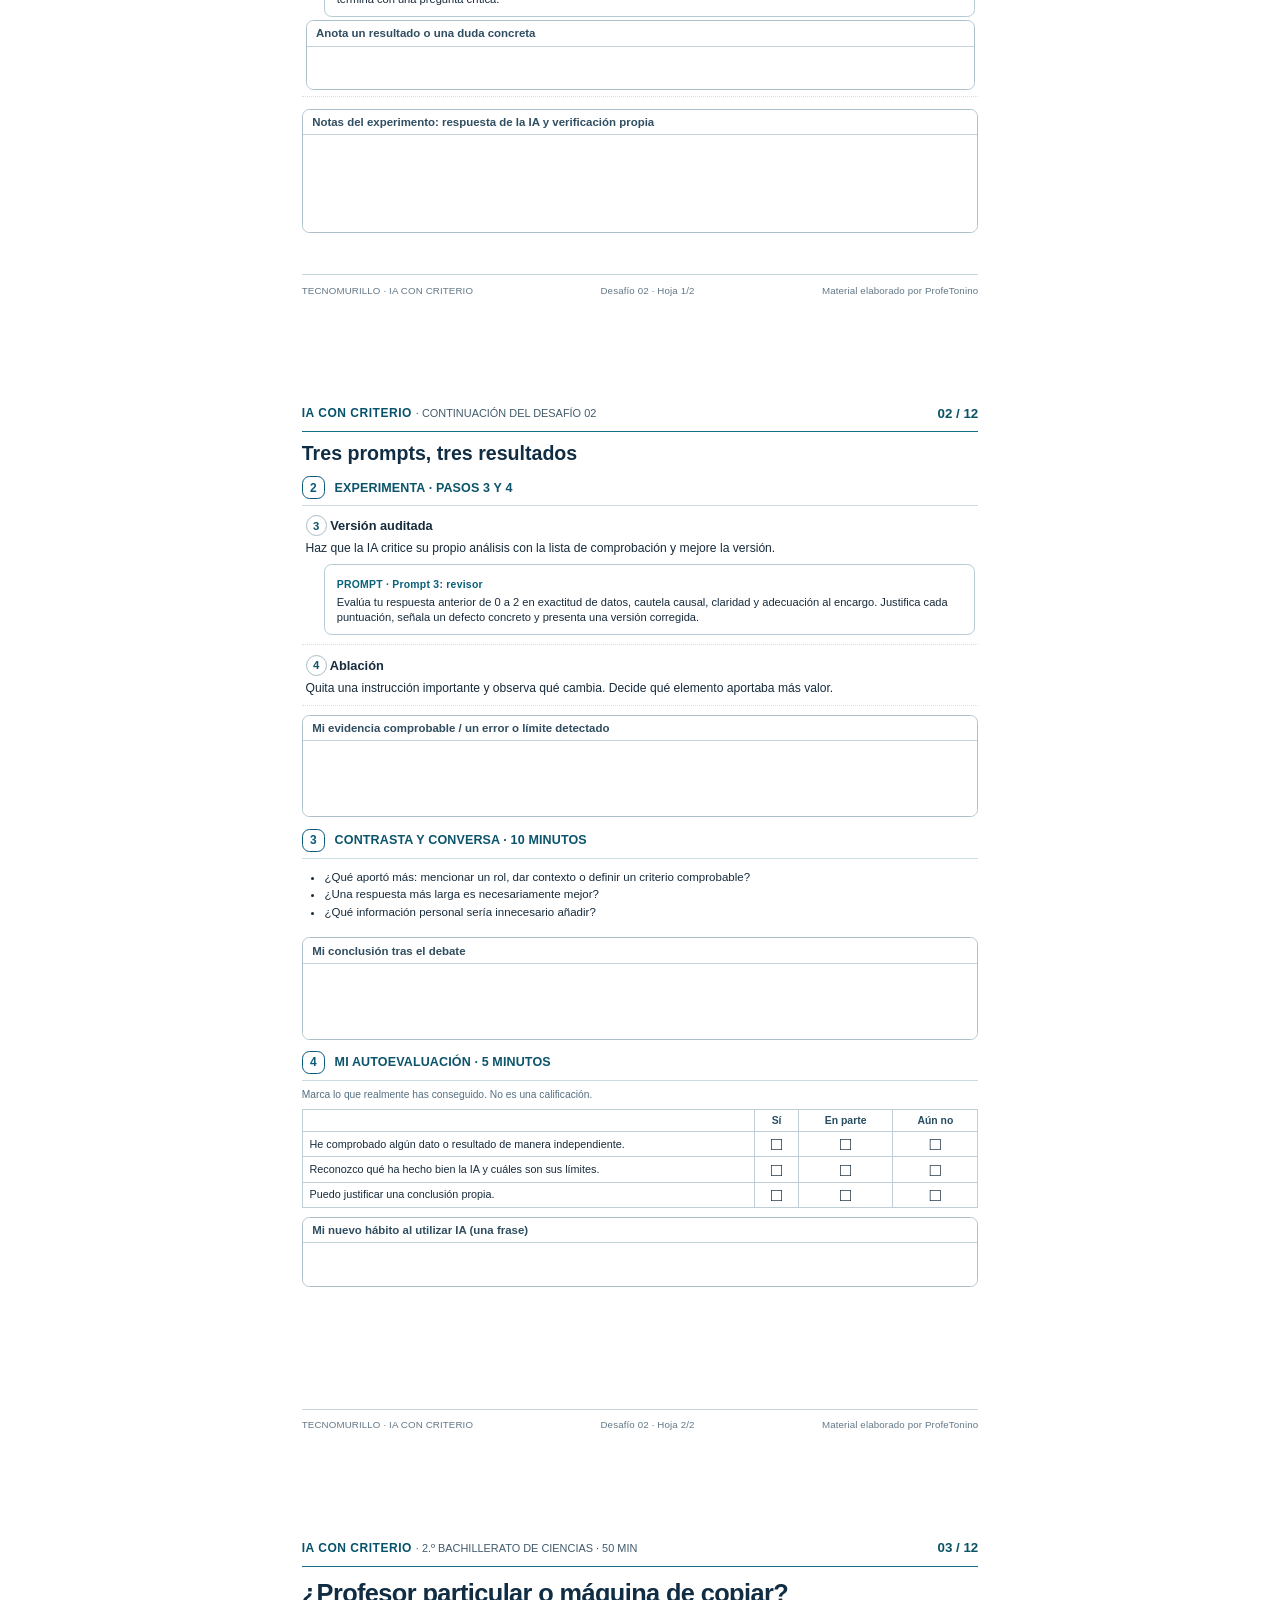
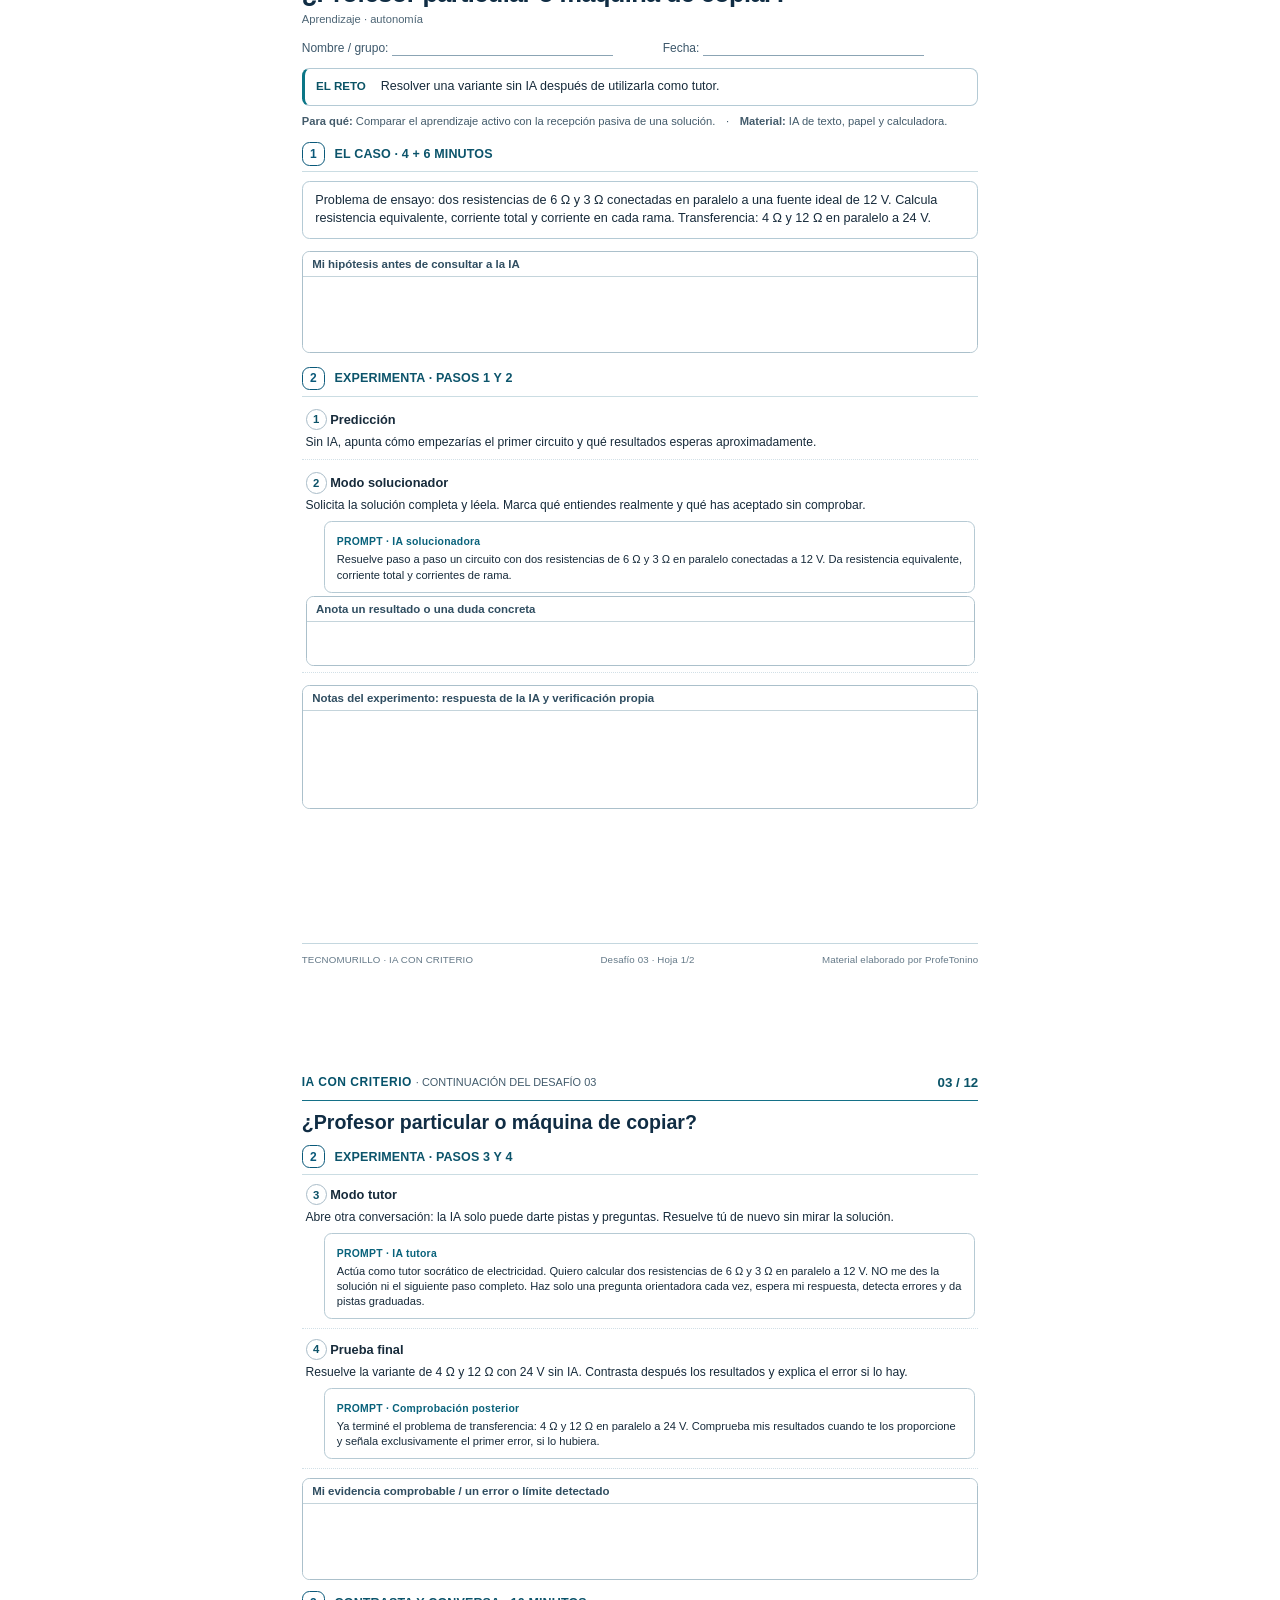
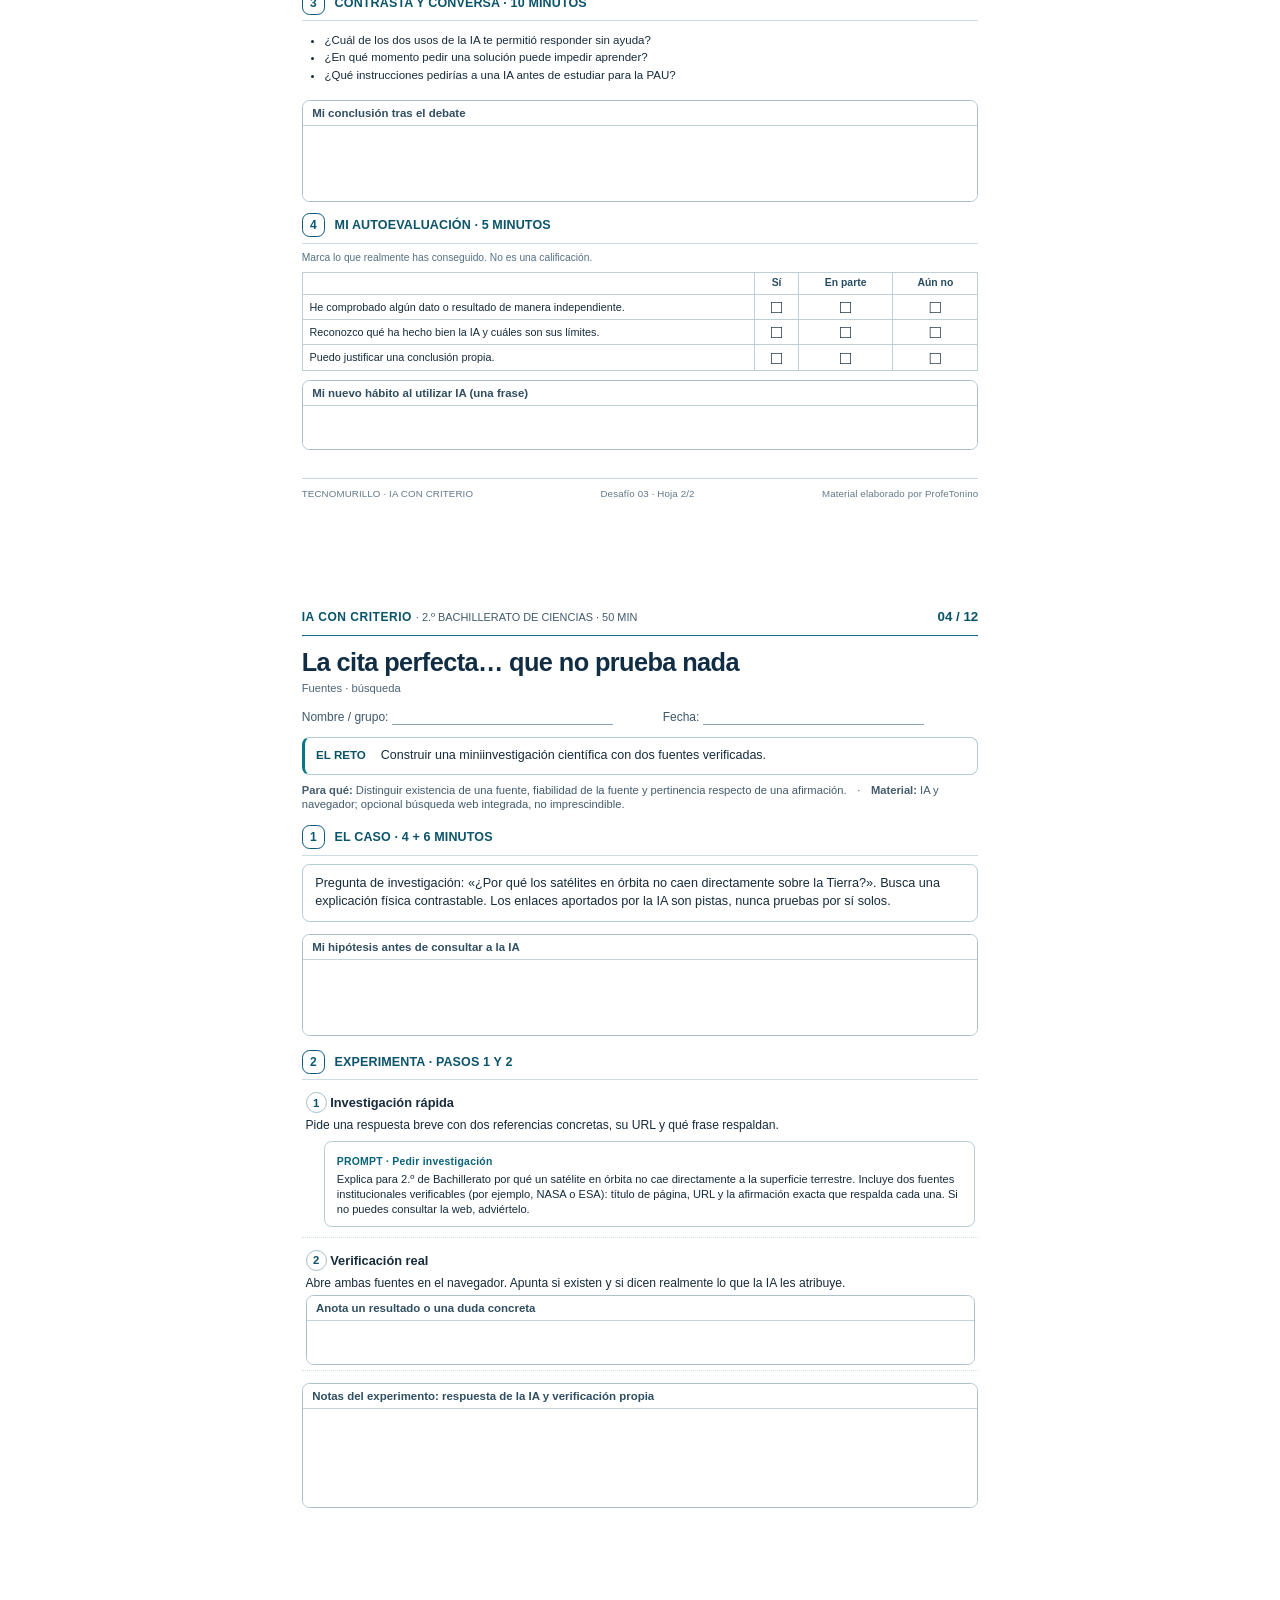
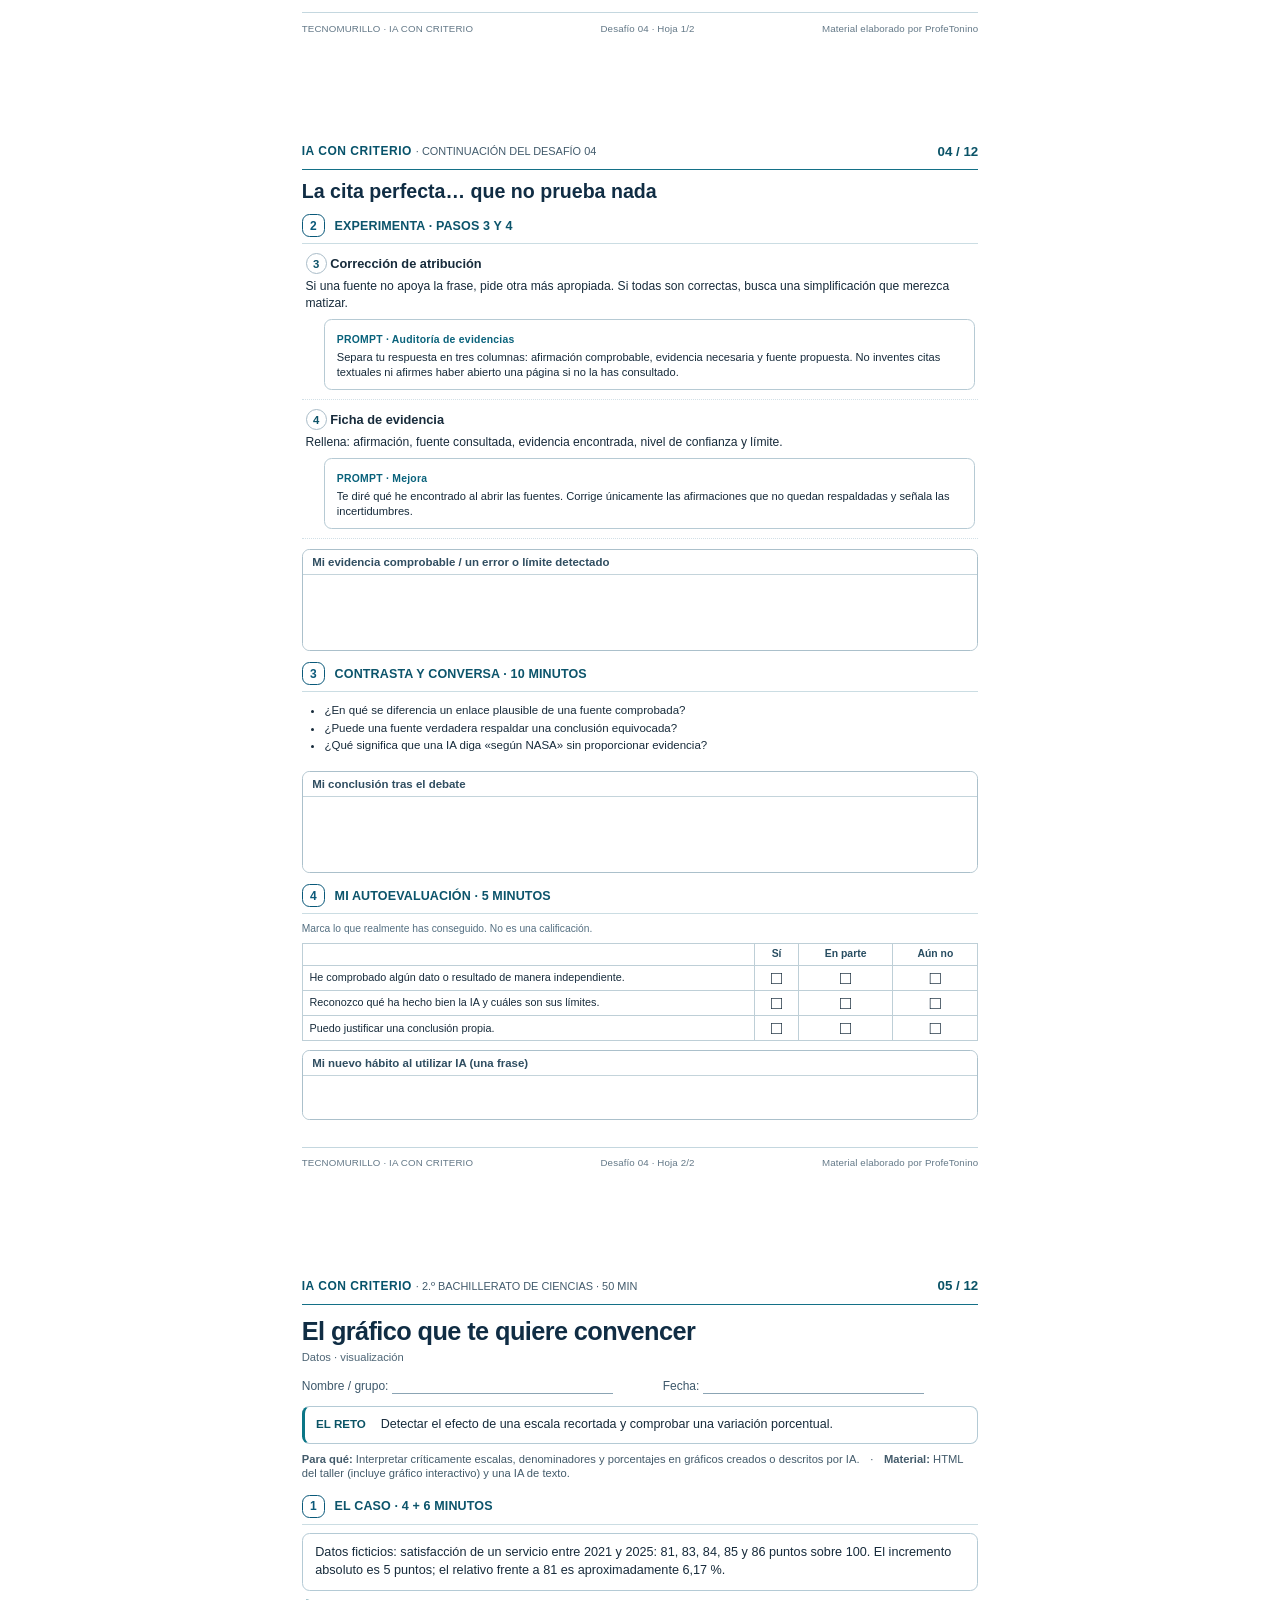
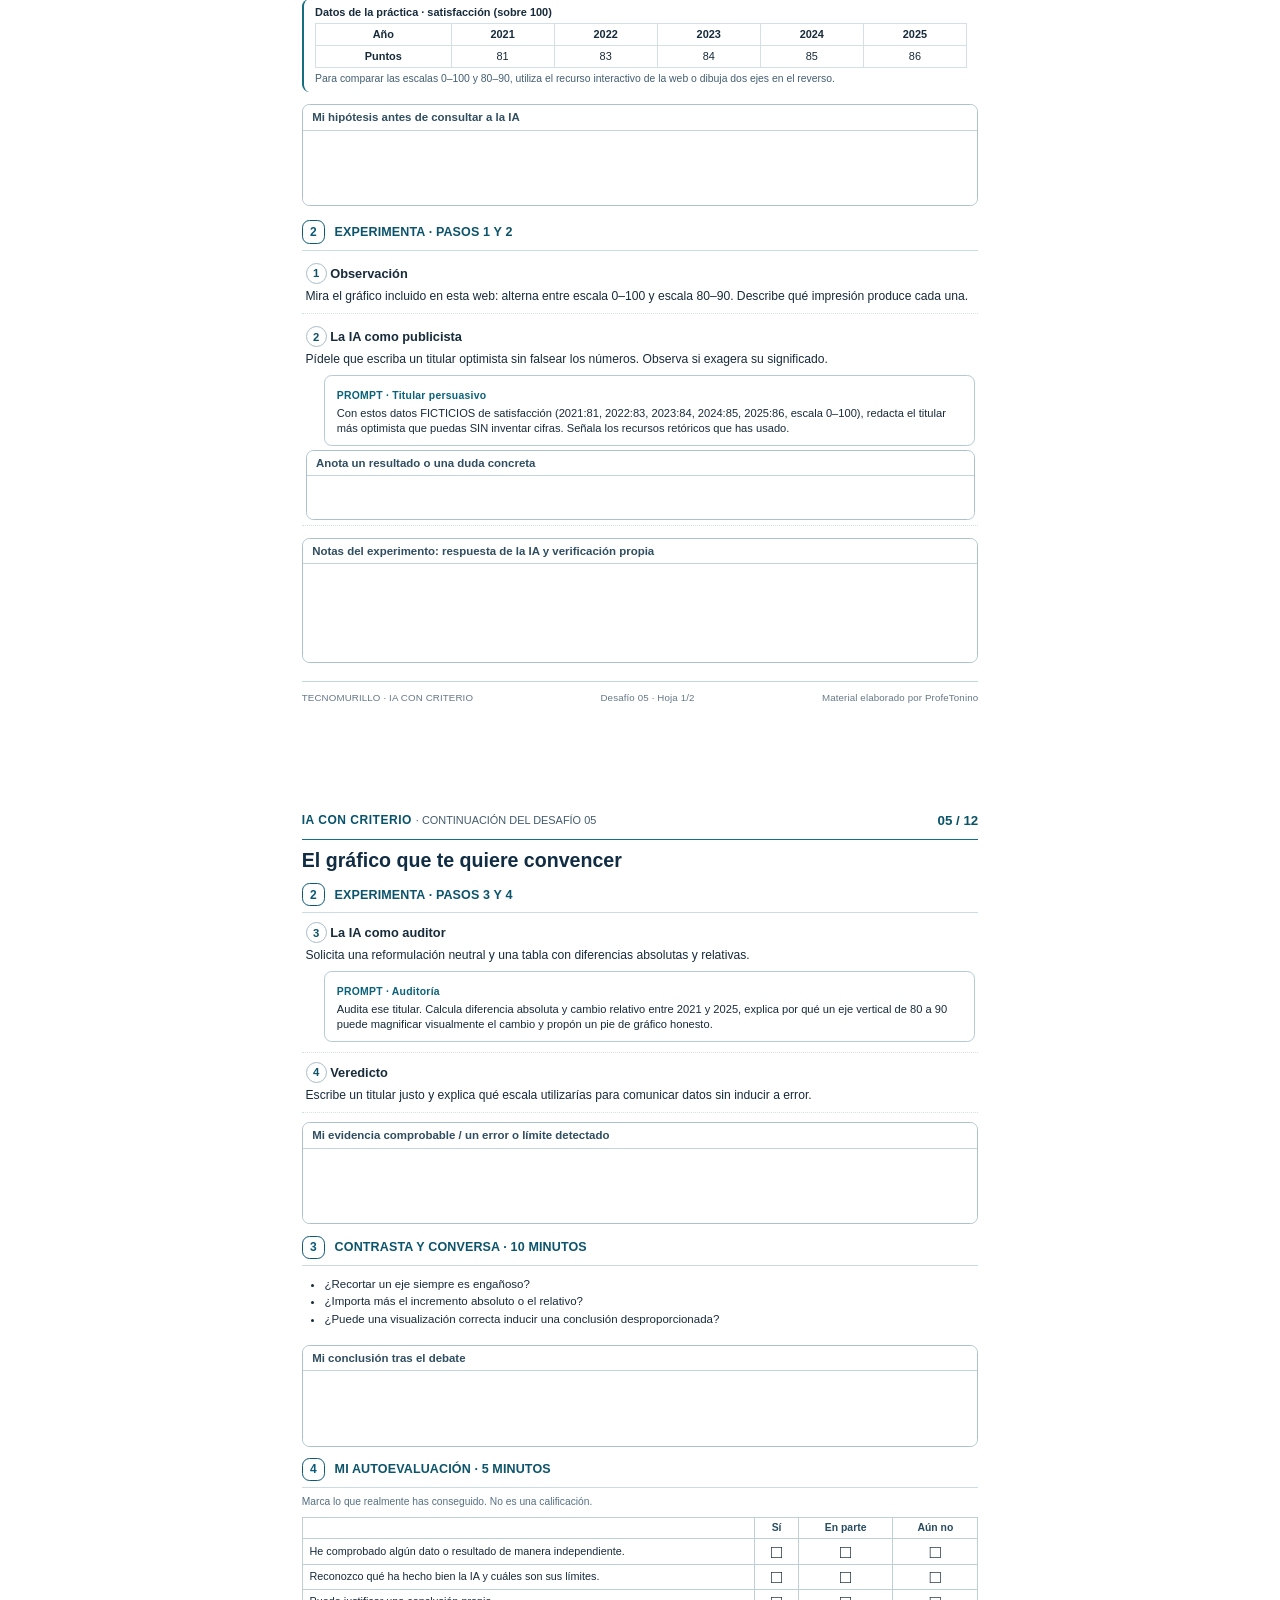
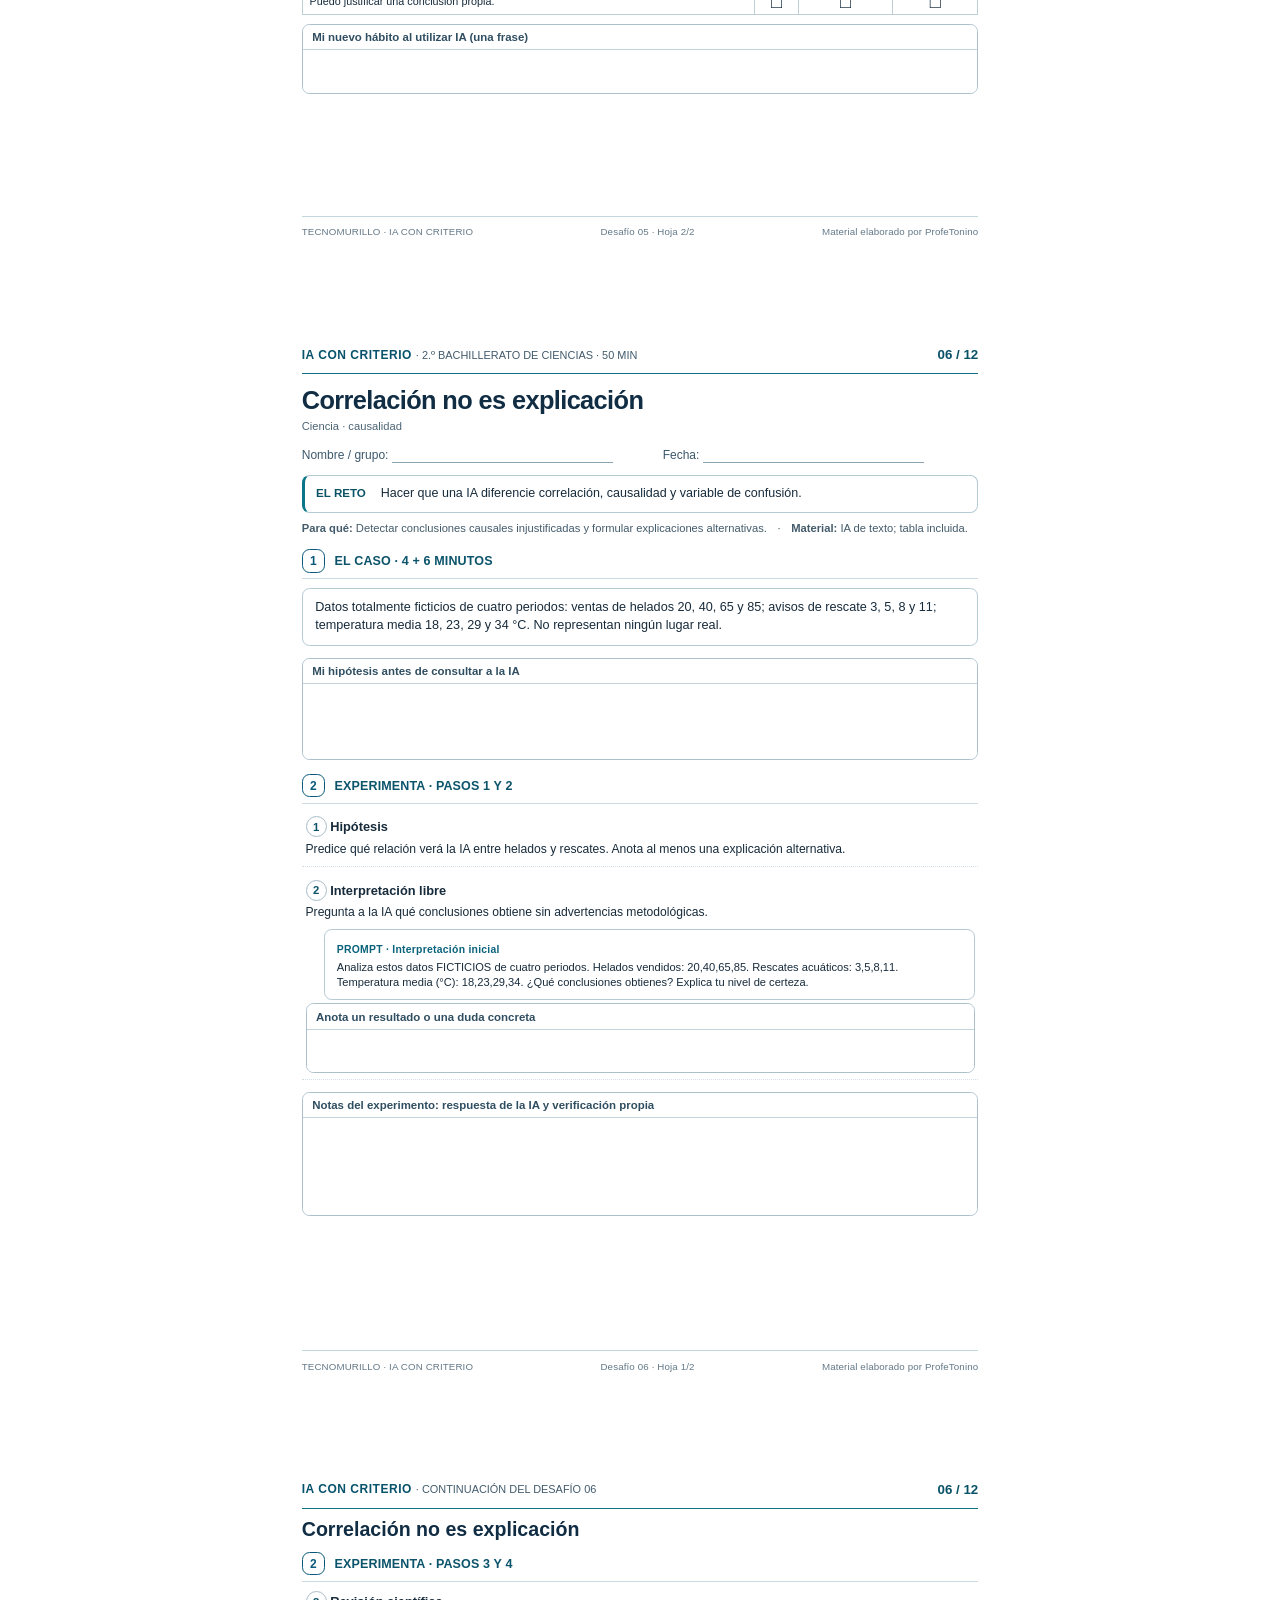
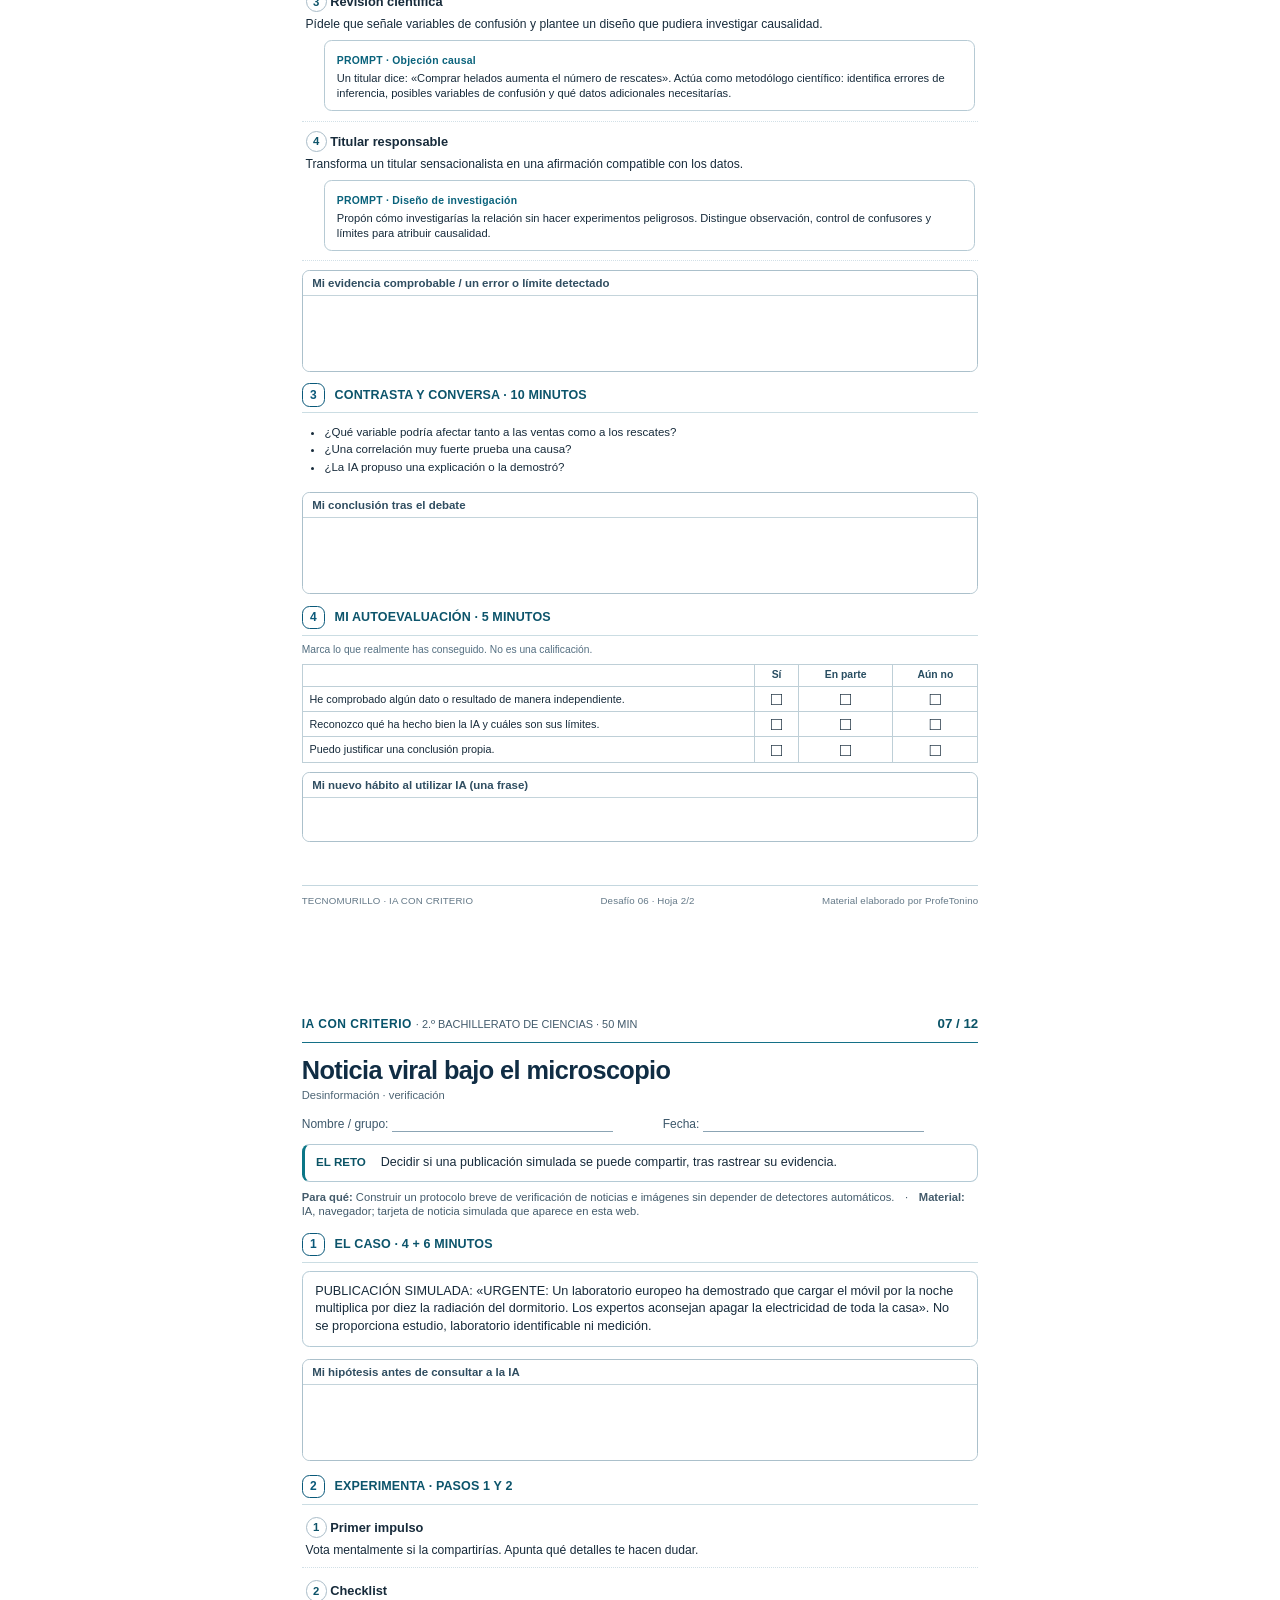
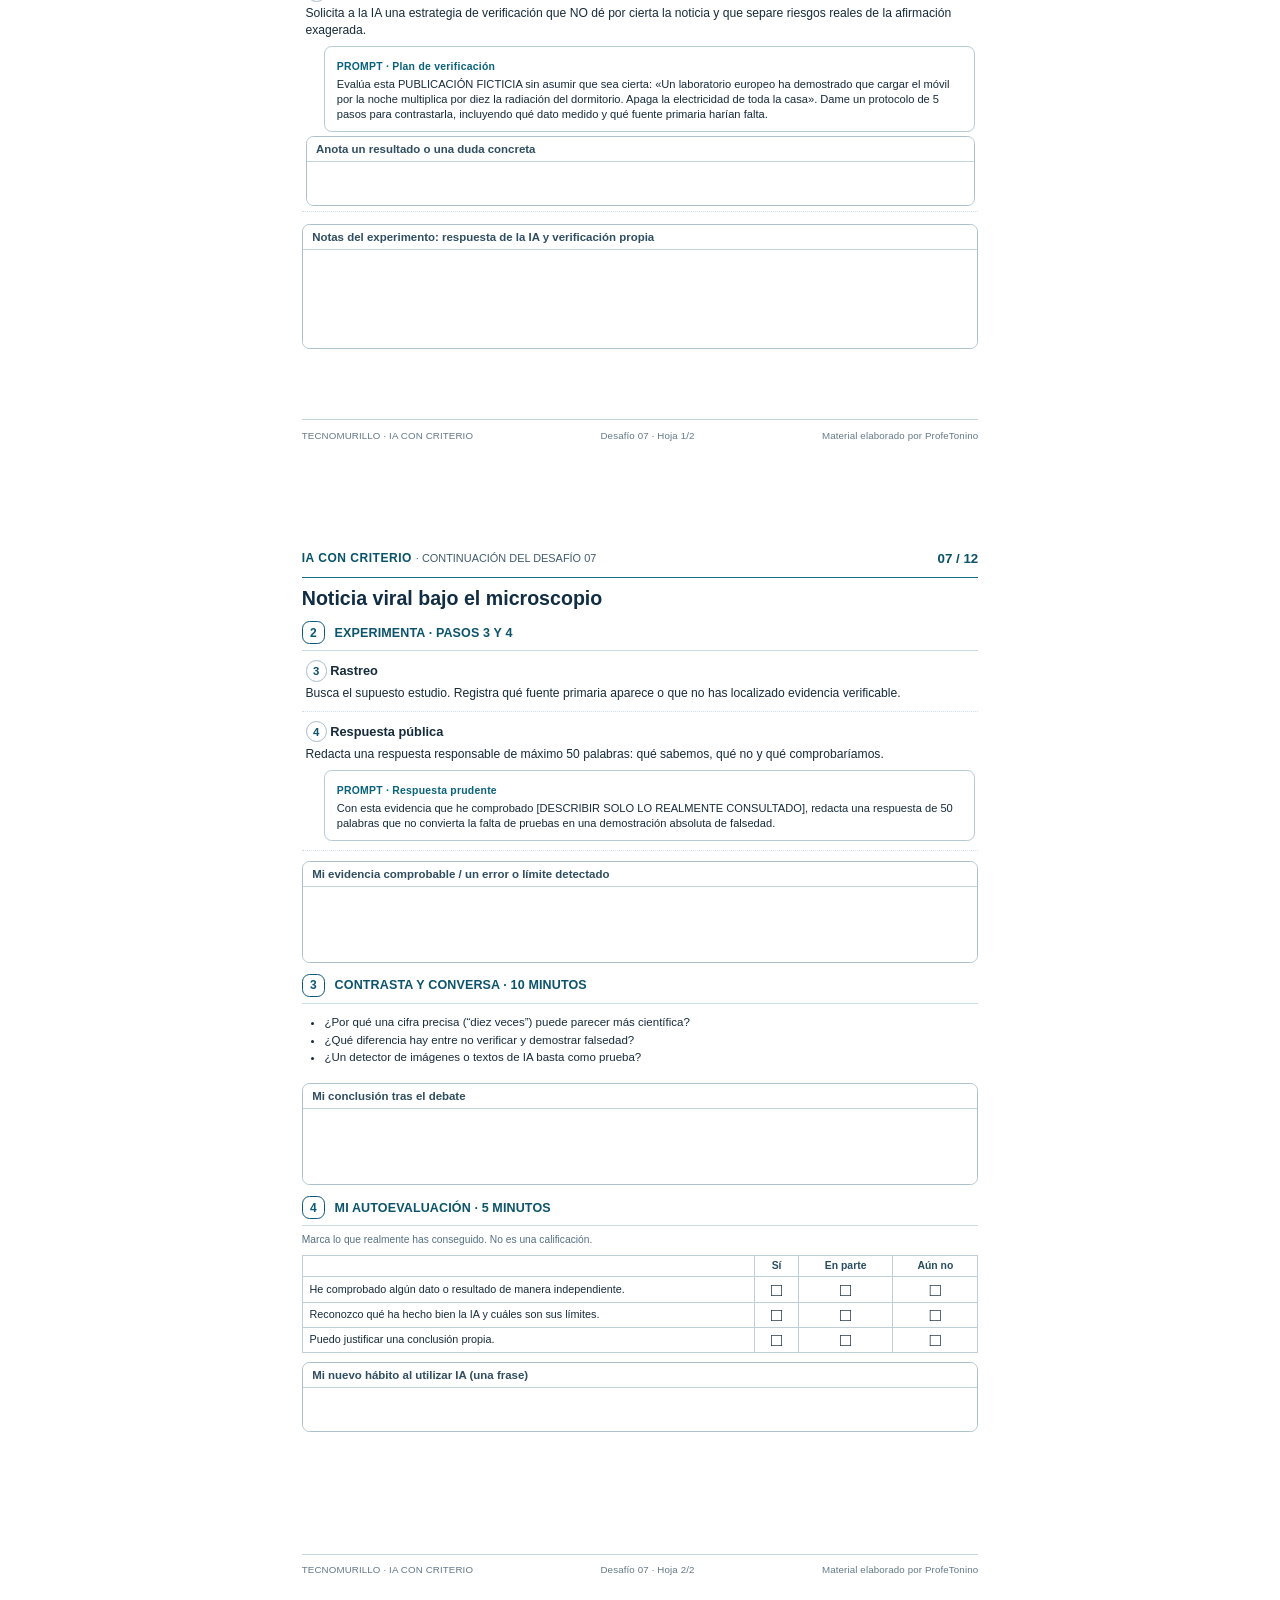
==== commit 5d1e5518: "Eliminar fondos de color en fichas imprimibles y mantener diseño A4 blanco" ====
--- a/imprimir.html
+++ b/imprimir.html
@@ -1,79 +1,354 @@
-<!doctype html><html lang="es"><head><meta charset="utf-8"><meta name="viewport" content="width=device-width, initial-scale=1">
-<title>IA con criterio · Fichas imprimibles</title>
-<style>
-*{box-sizing:border-box}body{margin:0;background:#e0e8ee;font:10pt/1.38 Arial,sans-serif;color:#173047}
-.toolbar{background:#102e44;color:#fff;padding:15px 22px;display:flex;justify-content:space-between;align-items:center;gap:12px;flex-wrap:wrap}
-.toolbar h1{font-size:16pt;margin:0}.toolbar p{margin:3px 0 0;font-size:9pt;color:#d3e8f0}
-.controls{display:flex;flex-wrap:wrap;gap:8px;align-items:center}.controls select,.controls button,.controls a{background:#fff;border:0;border-radius:6px;color:#123c58;font:700 10pt Arial;padding:9px 10px;text-decoration:none;cursor:pointer}
-.controls .primary{background:#9fede2;color:#06483f}
-.sheet{width:210mm;height:297mm;margin:10px auto;background:#fff;padding:13mm 15mm 13mm;display:flex;flex-direction:column;gap:2mm;overflow:hidden;box-shadow:0 3px 14px #17304733}
+<!doctype html><html lang="es"><head><meta charset="UTF-8"><meta name="viewport" content="width=device-width,initial-scale=1"><meta name="description" content="Fichas A4 imprimibles para IA con criterio: 12 sesiones con prompts y espacios para escribir"><title>IA con criterio · Fichas para imprimir</title><style>
+:root{--ink:#182b40;--accent:#0a597a;--soft:#eaf3f7;--line:#a8bac8;--grey:#4f667a}
+*{box-sizing:border-box}html,body{padding:0;margin:0}body{font-family:Arial,Helvetica,sans-serif;color:var(--ink);background:#dce4e9}
+.screenbar{background:#102e44;color:white;max-width:1060px;margin:0 auto 12px;padding:17px 22px;display:flex;flex-wrap:wrap;align-items:center;justify-content:space-between;gap:12px;border-radius:0 0 12px 12px}
+.screenbar h1{margin:0 0 4px;font-size:18px}.screenbar p{margin:0;font-size:12px;color:#cddfea}
+.screen-actions{display:flex;flex-wrap:wrap;gap:8px;align-items:center}
+.screen-actions button,.screen-actions a{border:0;padding:9px 11px;background:white;color:#123c59;border-radius:8px;font-size:13px;font-weight:bold;text-decoration:none;cursor:pointer}
+.screen-actions button.primary{background:#8ee4dc;color:#073e3f}
+.screen-actions select{border:0;border-radius:8px;padding:9px;font-size:13px}
+.sheet{position:relative;background:white;width:210mm;height:297mm;margin:0 auto 12px;padding:13mm 15.5mm 13mm;overflow:hidden;box-shadow:0 4px 20px #17314733;display:flex;flex-direction:column;gap:2.2mm}
+.page-top{display:flex;justify-content:space-between;align-items:center;border-bottom:1.1pt solid #147087;padding-bottom:2.8mm;margin-bottom:1.1mm}
+.kicker{font-size:9pt;font-weight:800;letter-spacing:.4pt;color:#07536b}
+.kicker span{font-weight:normal;color:#425b6c;letter-spacing:0;font-size:8.2pt}
+.number{font-size:10pt;font-weight:bold;color:#0a5367}
+h1{font-size:19pt;line-height:1.12;margin:0;letter-spacing:-.45pt;color:#102d44}
+h2{font-size:14.7pt;line-height:1.16;margin:0;color:#102d44}
+.tag{font-size:8.4pt;color:#4d6575;margin:-.8mm 0 1mm}
+.namebar{display:flex;justify-content:space-between;gap:12mm;font-size:9pt;color:#3d586b;margin:1mm 0 1mm}
+.namebar span{flex:1;white-space:nowrap}.namebar i{display:inline-block;border-bottom:1px solid #8ba4b4;width:70%;vertical-align:-1mm}
+.question{font-size:9.4pt;line-height:1.35;padding:2.5mm 3mm;background:#e7f3f5;border-left:3px solid #0b7687;border-radius:2mm}
+.question span{display:inline-block;font-weight:800;color:#0a5365;margin-right:3mm;font-size:8.7pt}
+.intent{font-size:8.4pt;color:#435b6b;line-height:1.28}.dot{margin:0 2mm}
+.section-head{display:flex;align-items:center;gap:2.5mm;border-bottom:1px solid #cbdde3;margin-top:1.5mm;padding-bottom:1.5mm;color:#0c546b;font-size:9.4pt;font-weight:800;letter-spacing:.1pt}
+.section-head b{width:6.2mm;height:6.2mm;border-radius:2mm;background:#0a617a;color:#fff;display:flex;align-items:center;justify-content:center;font-size:9pt}
+.case-paper{padding:2.8mm 3.3mm;border:1px solid #b4cad5;border-radius:2mm;background:#f8fafc;font-size:9.5pt;line-height:1.38}
+.writeblock{display:flex;flex-direction:column;border:1px solid #abc0cb;border-radius:2mm;overflow:hidden;margin-top:1mm;flex-shrink:0}
+.write-label{font-size:8.6pt;background:#eff5f7;padding:1.6mm 2.5mm;border-bottom:1px solid #c4d4db;font-weight:bold;color:#304e61}
+.paperlines{flex:1;min-height:8mm;background:repeating-linear-gradient(to bottom,transparent 0,transparent calc(7.8mm - 1px),#ced9df calc(7.8mm - 1px),#ced9df 7.8mm)}
+.writeblock.medium{height:27mm}.writeblock.short{height:18.5mm}.writeblock.large{height:33mm}
+.sheet:nth-of-type(even){gap:1.45mm}
+.step-paper{padding:1mm 1mm 1.4mm;border-bottom:1px dotted #d2e0e7;break-inside:avoid}
+.step-title{font-size:9.6pt;font-weight:bold;margin-bottom:1mm}.stepnum{display:inline-flex;align-items:center;justify-content:center;background:#dfeef2;color:#0c5268;border-radius:50%;height:5.6mm;width:5.6mm;font-size:8.5pt}
+.step-text{font-size:9.1pt;line-height:1.36;margin-bottom:1mm}
+.prompt-paper{margin:2mm 0 1mm 5mm;border:1px solid #b6cad4;border-radius:2mm;padding:2.4mm 3mm;background:#f6f9fa;break-inside:avoid}
+.prompt-label{font-size:7.8pt;letter-spacing:.2pt;color:#09627b;font-weight:800}
+.prompt-body{font-size:8.35pt;line-height:1.35;white-space:pre-wrap;margin-top:.8mm}
+.debate{padding-left:6mm;margin:1.5mm 0;font-size:8.65pt;line-height:1.3}.debate li{padding-bottom:.7mm}
+.selfnote{font-size:7.7pt;color:#557082;margin-top:.8mm}
+.selftable{width:100%;border-collapse:collapse;font-size:8.1pt;line-height:1.2;margin-top:1mm}
+.selftable th,.selftable td{padding:1.1mm 1.8mm;border:1px solid #becfd7}
+.selftable th{text-align:center;background:#ecf4f7;color:#284d61;font-size:7.8pt}
+.selftable th:first-child{width:67%}.selftable td:not(:first-child){text-align:center;font-size:14pt;line-height:.85}
+.printed-data{font-size:8.2pt;line-height:1.24;background:#f2f7f8;padding:1.7mm 3mm;border-radius:2mm;border-left:2px solid #176d80}
+.printed-data table{width:100%;border-collapse:collapse;margin:1mm 0}
+.printed-data th,.printed-data td{border:1px solid #d3e0e6;text-align:center;padding:1mm 2mm}
+.printed-data small{font-size:7.8pt;color:#435e72}
+footer{margin-top:auto;display:flex;justify-content:space-between;gap:2mm;padding-top:2.5mm;border-top:1px solid #c4d7df;font-size:7.3pt;color:#637887;letter-spacing:.1pt;white-space:nowrap}
+@media print{
+ @page{size:A4;margin:0}
+ body{background:white;-webkit-print-color-adjust:exact;print-color-adjust:exact}
+ .screenbar{display:none!important}
+ .sheet{box-shadow:none;margin:0;width:210mm;height:297mm;page-break-after:always;break-after:page}
+ .sheet:last-child{page-break-after:auto;break-after:auto}
+}
+@media screen and (max-width:850px){.sheet{transform-origin:top center;max-width:100%}.screenbar{margin:0 0 12px;border-radius:0}}
+
 .sheet[hidden]{display:none!important}
-.head{display:flex;justify-content:space-between;border-bottom:1px solid #0d6c84;padding-bottom:2.5mm;color:#0b5970;font-weight:bold;font-size:9pt}
-h2{font-size:18pt;line-height:1.12;margin:0;color:#122d44}h3{font-size:14pt;margin:0;color:#122d44}.tag{color:#506b7a;font-size:8pt}
-.name{display:flex;gap:12mm;margin:2mm 0;font-size:8.6pt}.name span{flex:1}.name i{display:inline-block;border-bottom:1px solid #91a8b6;width:65%}
-.focus,.case,.prompt{border:1px solid #bccdd6;border-radius:2mm;padding:2.5mm 3mm;font-size:9.1pt}
-.focus{background:#e9f5f7;border-left:3px solid #0c7188}.case{background:#f8fafb}
-.sub{font-size:8pt;color:#526a7a}.sect{display:flex;gap:2mm;align-items:center;color:#0b5a71;font-size:9pt;font-weight:bold;border-bottom:1px solid #cbdae2;padding-bottom:1.5mm;margin-top:1mm}
-.sect b{width:6mm;height:6mm;border-radius:2mm;background:#0c637e;color:white;display:grid;place-items:center;font-size:9pt}
-.step{margin:1mm 0;padding:1mm;border-bottom:1px dotted #d2dfe6;break-inside:avoid;font-size:9pt}
-.step b{font-size:9.3pt}.num{display:inline-grid;place-items:center;border-radius:50%;width:5.5mm;height:5.5mm;background:#d9eaf0;color:#0e5b71}
-.prompt{background:#f5f9fa;margin:2mm 0 1mm 5mm;font-size:8.3pt;white-space:pre-wrap;line-height:1.35}
-.prompt strong{display:block;color:#08617c;font-size:8pt;margin-bottom:1mm}
-.write{border:1px solid #afc3cf;border-radius:2mm;height:26mm;flex:none;display:flex;flex-direction:column;overflow:hidden}
-.write.small{height:18mm}.write.large{height:32mm}
-.write strong{background:#edf4f7;border-bottom:1px solid #c1d3dc;color:#355568;font-size:8.3pt;padding:1.5mm 2mm}
-.lines{flex:1;background:repeating-linear-gradient(to bottom,transparent 0,transparent calc(7.8mm - 1px),#d3dee4 calc(7.8mm - 1px),#d3dee4 7.8mm)}
-.debate{margin:0;padding-left:6mm;font-size:8.7pt}.debate li{margin:1mm 0}
-.eval{border-collapse:collapse;width:100%;font-size:8.2pt}
-.eval th,.eval td{padding:1.2mm 1.7mm;border:1px solid #bdcfd8}.eval th{background:#eaf2f5}.eval td:not(:first-child){text-align:center;font-size:12pt}
-.eval td:first-child{width:70%}
-footer{margin-top:auto;border-top:1px solid #bed3dc;padding-top:2.5mm;display:flex;justify-content:space-between;color:#67818e;font-size:7.3pt}
-.sheet:nth-of-type(even){gap:1.4mm}
-.missing{max-width:680px;margin:30px auto;background:white;padding:20px;border-radius:9px}
-@page{size:A4;margin:0}
-@media print{
- body{background:#fff;-webkit-print-color-adjust:exact;print-color-adjust:exact}
- .toolbar,.missing{display:none!important}
- .sheet{margin:0;box-shadow:none;break-after:page;page-break-after:always}
- .sheet:last-child{break-after:auto;page-break-after:auto}
+
+/* Edicion de impresion: fondo realmente blanco y sin rellenos de color. */
+body { background: #ffffff !important; color: #172b3b; }
+.sheet { background: #ffffff !important; box-shadow: none !important; }
+.question, .case-paper, .write-label, .prompt-paper, .selftable th,
+.printed-data, .stepnum, .section-head b, .paperlines,
+.printed-data th, .printed-data td { background: #ffffff !important; }
+.section-head b { color: #0a597a !important; border: 1px solid #0a597a; }
+.stepnum { border: 1px solid #a9bcc8; }
+.question { border: 1px solid #b4cad5; border-left: 3px solid #0b7687; }
+.screenbar { background: white !important; color: #172b3b !important;
+  border-bottom: 1px solid #bbcbd4; box-shadow: none; }
+.screenbar p { color: #486376 !important; }
+.screen-actions button, .screen-actions a, .screen-actions select {
+  background: white !important; color: #123c59 !important; border: 1px solid #8ca4b0;
 }
-</style></head><body>
-<div class="toolbar"><div><h1>IA con criterio · Fichas de trabajo</h1><p>A4 · 2 páginas por sesión · Prompts junto a los pasos · Recuadros para escribir</p></div>
-<div class="controls"><select id="sesion"><option value="all">Las 12 sesiones</option></select><button id="print" class="primary">Imprimir selección</button><button id="whole">Imprimir las 12</button><a href="./">Volver al taller</a></div></div>
-<div id="sheets"><div class="missing">Cargando fichas del taller…</div></div>
-<script>
-const maps={1:{2:0,3:1,4:2},2:{1:0,2:1,3:2},3:{2:0,3:1,4:2},4:{1:0,3:1,4:2},5:{2:0,3:1},6:{2:0,3:1,4:2},7:{2:0,4:1},8:{2:0,3:1,4:2},9:{2:0,3:1,4:2},10:{2:0,3:1,4:2},11:{3:0,4:1},12:{2:0,3:1,4:2}};
-const esc=x=>String(x??'').replace(/[&<>"']/g,c=>({'&':'&amp;','<':'&lt;','>':'&gt;','"':'&quot;',"'":'&#39;'}[c]));
-const write=(label,size='')=>'<div class="write '+size+'"><strong>'+esc(label)+'</strong><div class="lines"></div></div>';
-function foot(s,n){return '<footer><span>TECNOMURILLO · IA CON CRITERIO</span><span>Desafío '+String(s.id).padStart(2,'0')+' · Hoja '+n+'/2</span><span>ProfeTonino</span></footer>'}
-function section(n,label){return '<div class="sect"><b>'+n+'</b><span>'+esc(label)+'</span></div>'}
-function prompt(s,n){const idx=maps[s.id][n];if(idx===undefined)return '';const p=s.prompts[idx];return '<div class="prompt"><strong>PROMPT · '+esc(p[0])+'</strong>'+esc(p[1])+'</div>'}
-function step(s,n){const a=s.steps[n-1];return '<div class="step"><b><span class="num">'+n+'</span> '+esc(a[0])+'</b><div>'+esc(a[1])+'</div>'+prompt(s,n)+'</div>'}
-function sheet(s,n,content){return '<section class="sheet" data-session="'+s.id+'"><div class="head"><span>IA CON CRITERIO · 2.º BACHILLERATO DE CIENCIAS · 50 MIN</span><span>'+String(s.id).padStart(2,'0')+' / 12</span></div>'+content+foot(s,n)+'</section>'}
-function render(s){
- const title='<h2>'+esc(s.title)+'</h2>';
- const name='<div class="name"><span>Nombre / grupo: <i></i></span><span>Fecha: <i></i></span></div>';
- const question='<div class="focus"><strong>RETO:</strong> '+esc(s.challenge)+'</div><div class="sub">Objetivo: '+esc(s.objective)+' · Material: '+esc(s.material)+'</div>';
- let extra='';
- if(s.id===5)extra='<div class="case"><strong>Tabla para trabajar también en papel:</strong> años 2021–2025; satisfacción 81, 83, 84, 85 y 86 puntos sobre 100. Traza dos escalas (0–100 y 80–90) si no accedes a la web.</div>';
- const one=title+'<div class="tag">'+esc(s.tag)+'</div>'+name+question+section(1,'EL CASO · 4 + 6 MINUTOS')+'<div class="case">'+esc(s.case)+'</div>'+extra+
- write('Mi hipótesis antes de preguntar a la IA')+section(2,'EXPERIMENTA · PASOS 1 Y 2')+step(s,1)+step(s,2)+write('Mi primer resultado o una duda concreta','small')+write('Notas: respuesta de la IA y comprobación propia','large');
- const questions='<ul class="debate">'+s.debate.map(q=>'<li>'+esc(q)+'</li>').join('')+'</ul>';
- const table='<table class="eval"><thead><tr><th></th><th>Sí</th><th>En parte</th><th>Aún no</th></tr></thead><tbody>'+
- ['He comprobado un dato o resultado de forma independiente.','Reconozco aciertos y límites de la IA.','Puedo justificar una conclusión propia.'].map(q=>'<tr><td>'+esc(q)+'</td><td>□</td><td>□</td><td>□</td></tr>').join('')+'</tbody></table>';
- const two='<h3>'+esc(s.title)+'</h3>'+section(2,'EXPERIMENTA · PASOS 3 Y 4')+step(s,3)+step(s,4)+write('Mi evidencia comprobable / un error o límite de la IA')+section(3,'CONTRASTA Y CONVERSA · 10 MINUTOS')+questions+write('Mi conclusión después del debate')+section(4,'MI AUTOEVALUACIÓN · 5 MINUTOS')+'<div class="sub">Marca tu nivel de logro. No es una calificación.</div>'+table+write('Mi nuevo hábito cuando utilice IA','small');
- return sheet(s,1,one)+sheet(s,2,two)
-}
-function show(v){document.querySelectorAll('.sheet').forEach(el=>{el.hidden=v!=='all' && el.dataset.session!==v})}
-fetch('./index.html',{cache:'no-store'}).then(r=>{if(!r.ok)throw Error('No se ha podido abrir la web original');return r.text()})
-.then(t=>{const m=t.match(/const sessions = (\[[\s\S]*?\]);\s*const/);if(!m)throw Error('No se han encontrado los datos de las sesiones');
- const ss=JSON.parse(m[1]);if(ss.length!==12)throw Error('Datos de sesiones incompletos');
- document.querySelector('#sheets').innerHTML=ss.map(render).join('');
- const select=document.querySelector('#sesion');
- ss.forEach(s=>{const o=document.createElement('option');o.value=s.id;o.textContent=String(s.id).padStart(2,'0')+' · '+s.title;select.appendChild(o)});
- let q=new URLSearchParams(location.search).get('sesion');if(!ss.some(s=>String(s.id)===q))q='all';
- select.value=q;show(q);select.onchange=()=>show(select.value);
- document.querySelector('#print').onclick=()=>window.print();
- document.querySelector('#whole').onclick=()=>{select.value='all';show('all');window.print()};
-}).catch(err=>{document.querySelector('#sheets').innerHTML='<div class="missing"><strong>No se pudieron cargar las fichas.</strong><p>'+esc(err.message)+'</p><a href="./">Volver al taller</a></div>'});
+@media print { .sheet {border: 0;} }
+</style></head><body><div class="screenbar"><div><h1>Fichas imprimibles · IA con criterio</h1><p>A4 · 2 páginas por sesión · prompts integrados · espacios para escribir</p><p id="sheetCount" style="margin-top:5px">Cuaderno completo: 24 páginas</p></div><div class="screen-actions"><label>Actividad: <select id="sessionSelect"><option value="all">Todas las actividades</option><option value="1">01 · ¿Me lo creo? La respuesta impecabl</option><option value="2">02 · Tres prompts, tres resultados</option><option value="3">03 · ¿Profesor particular o máquina de </option><option value="4">04 · La cita perfecta… que no prueba na</option><option value="5">05 · El gráfico que te quiere convencer</option><option value="6">06 · Correlación no es explicación</option><option value="7">07 · Noticia viral bajo el microscopio</option><option value="8">08 · La IA selecciona… ¿con justicia?</option><option value="9">09 · Una IA que no te da la razón</option><option value="10">10 · El bug que pasó desapercibido</option><option value="11">11 · Privacidad: ¿qué no le contarías?</option><option value="12">12 · Misión final: tú decides, la IA as</option></select></label><button class="primary" id="printNow">Imprimir selección</button><button id="printAll">Imprimir las 12</button><a href="./">Volver al taller</a></div></div><section class="sheet" data-session="1"><div class="page-top"><div class="kicker">IA CON CRITERIO <span>· 2.º BACHILLERATO DE CIENCIAS · 50 MIN</span></div><div class="number">01 / 12</div></div>
+ <h1>¿Me lo creo? La respuesta impecable</h1><div class="tag">Fiabilidad · verificación</div><div class="namebar"><span>Nombre / grupo: <i></i></span><span>Fecha: <i></i></span></div><div class="question"><span>EL RETO</span> Conseguir un veredicto basado en pruebas, no en el estilo de la respuesta.</div><div class="intent"><strong>Para qué:</strong> Separar fluidez, certeza expresada y exactitud comprobada. <span class="dot">·</span> <strong>Material:</strong> Navegador y una IA de texto; calculadora del dispositivo.</div>
+ <div class="section-head"><b>1</b><span>EL CASO · 4 + 6 MINUTOS</span></div><div class="case-paper">Un supuesto influencer asegura: «Un panel solar de 100 W genera 24 kWh al día porque hay 24 horas». Considera también que la producción real depende de las horas equivalentes de sol y de las pérdidas.</div>
+ <div class="writeblock medium"><div class="write-label">Mi hipótesis antes de consultar a la IA</div><div class="paperlines"></div></div>
+ <div class="section-head"><b>2</b><span>EXPERIMENTA · PASOS 1 Y 2</span></div>
+ <div class="step-paper"><div class="step-title"><span class="stepnum">1</span> Hipótesis</div><div class="step-text">Antes de preguntar, anota: ¿qué parte te parece sospechosa y cuánto debería generar como máximo en 24 horas?</div></div><div class="step-paper"><div class="step-title"><span class="stepnum">2</span> Primera respuesta</div><div class="step-text">Copia el primer prompt. Registra si la IA distingue potencia (W) de energía (Wh) y si señala las limitaciones físicas.</div><div class="prompt-paper"><span class="prompt-label">PROMPT · Diagnóstico</span><div class="prompt-body">Analiza esta frase: «Un panel solar de 100 W genera 24 kWh al día porque hay 24 horas». Responde en 120 palabras, con cálculos, unidades y supuestos explícitos. Si falta un dato, dilo.</div></div><div class="writeblock short"><div class="write-label">Anota un resultado o una duda concreta</div><div class="paperlines"></div></div></div>
+ <div class="writeblock large"><div class="write-label">Notas del experimento: respuesta de la IA y verificación propia</div><div class="paperlines"></div></div>
+ <footer><span>TECNOMURILLO · IA CON CRITERIO</span><span>Desafío 01 · Hoja 1/2</span><span>Material elaborado por ProfeTonino</span></footer></section><section class="sheet" data-session="1"><div class="page-top"><div class="kicker">IA CON CRITERIO <span>· CONTINUACIÓN DEL DESAFÍO 01</span></div><div class="number">01 / 12</div></div>
+ <h2>¿Me lo creo? La respuesta impecable</h2>
+ <div class="section-head"><b>2</b><span>EXPERIMENTA · PASOS 3 Y 4</span></div>
+ <div class="step-paper"><div class="step-title"><span class="stepnum">3</span> Auditoría</div><div class="step-text">Usa el segundo prompt. Comprueba las unidades con calculadora y compara los razonamientos.</div><div class="prompt-paper"><span class="prompt-label">PROMPT · Auditoría</span><div class="prompt-body">Actúa como revisor científico. Revisa la respuesta anterior: localiza afirmaciones no justificadas, verifica la conversión W→Wh→kWh, distingue máximo teórico de producción real y corrige cualquier error.</div></div></div><div class="step-paper"><div class="step-title"><span class="stepnum">4</span> Cambio de rol</div><div class="step-text">Pídele que defienda primero el argumento del influencer y observa si advierte la incoherencia. No aceptes argumentos sin verificación.</div><div class="prompt-paper"><span class="prompt-label">PROMPT · Prueba de resistencia</span><div class="prompt-body">Defiende el argumento del influencer durante dos frases y después somételo a una comprobación numérica independiente. Indica qué argumentos sobreviven y cuáles no.</div></div></div>
+ <div class="writeblock medium"><div class="write-label">Mi evidencia comprobable / un error o límite detectado</div><div class="paperlines"></div></div>
+ <div class="section-head"><b>3</b><span>CONTRASTA Y CONVERSA · 10 MINUTOS</span></div><ul class="debate"><li>¿Podría una respuesta equivocada sonar más convincente que la correcta?</li><li>¿Cuándo basta un cálculo propio y cuándo hace falta una fuente?</li><li>¿La IA se autocorrigió con razones o solo cambió de opinión?</li></ul>
+ <div class="writeblock medium"><div class="write-label">Mi conclusión tras el debate</div><div class="paperlines"></div></div>
+ <div class="section-head"><b>4</b><span>MI AUTOEVALUACIÓN · 5 MINUTOS</span></div>
+ <div class="selfnote">Marca lo que realmente has conseguido. No es una calificación.</div>
+ <table class="selftable"><thead><tr><th></th><th>Sí</th><th>En parte</th><th>Aún no</th></tr></thead><tbody>
+ <tr><td>He comprobado algún dato o resultado de manera independiente.</td><td>□</td><td>□</td><td>□</td></tr>
+ <tr><td>Reconozco qué ha hecho bien la IA y cuáles son sus límites.</td><td>□</td><td>□</td><td>□</td></tr>
+ <tr><td>Puedo justificar una conclusión propia.</td><td>□</td><td>□</td><td>□</td></tr></tbody></table>
+ <div class="writeblock short"><div class="write-label">Mi nuevo hábito al utilizar IA (una frase)</div><div class="paperlines"></div></div>
+ <footer><span>TECNOMURILLO · IA CON CRITERIO</span><span>Desafío 01 · Hoja 2/2</span><span>Material elaborado por ProfeTonino</span></footer></section><section class="sheet" data-session="2"><div class="page-top"><div class="kicker">IA CON CRITERIO <span>· 2.º BACHILLERATO DE CIENCIAS · 50 MIN</span></div><div class="number">02 / 12</div></div>
+ <h1>Tres prompts, tres resultados</h1><div class="tag">Prompts · instrucciones</div><div class="namebar"><span>Nombre / grupo: <i></i></span><span>Fecha: <i></i></span></div><div class="question"><span>EL RETO</span> Crear instrucciones que produzcan una explicación útil sin incluir información innecesaria.</div><div class="intent"><strong>Para qué:</strong> Reconocer el valor real del contexto, la precisión y los criterios de calidad. <span class="dot">·</span> <strong>Material:</strong> IA de texto; los mismos datos ficticios para toda la clase.</div>
+ <div class="section-head"><b>1</b><span>EL CASO · 4 + 6 MINUTOS</span></div><div class="case-paper">Datos simulados de horas de estudio y resultados: Ana (2 h, 5,0), B (3 h, 6,2), C (4 h, 6,0), D (5 h, 7,1), E (6 h, 7,0). Son cinco observaciones inventadas; no permiten demostrar causalidad.</div>
+ <div class="writeblock medium"><div class="write-label">Mi hipótesis antes de consultar a la IA</div><div class="paperlines"></div></div>
+ <div class="section-head"><b>2</b><span>EXPERIMENTA · PASOS 1 Y 2</span></div>
+ <div class="step-paper"><div class="step-title"><span class="stepnum">1</span> Versión mínima</div><div class="step-text">Pide a tu IA que interprete los datos sin más contexto. Anota un acierto y una carencia.</div><div class="prompt-paper"><span class="prompt-label">PROMPT · Prompt 1: vago</span><div class="prompt-body">Analiza estos datos: Ana 2 h/5,0; B 3 h/6,2; C 4 h/6,0; D 5 h/7,1; E 6 h/7,0.</div></div></div><div class="step-paper"><div class="step-title"><span class="stepnum">2</span> Versión precisa</div><div class="step-text">Añade destinatario, objetivo, formato y límites. Compara si declara que son datos simulados y evita afirmar causalidad.</div><div class="prompt-paper"><span class="prompt-label">PROMPT · Prompt 2: específico</span><div class="prompt-body">Eres un asistente para 2.º de Bachillerato de Ciencias. Analiza estos cinco datos SIMULADOS (horas de estudio; calificación): (2;5,0), (3;6,2), (4;6,0), (5;7,1), (6;7,0). En 100 palabras: describe el patrón, indica dos limitaciones, no infieras causalidad y termina con una pregunta crítica.</div></div><div class="writeblock short"><div class="write-label">Anota un resultado o una duda concreta</div><div class="paperlines"></div></div></div>
+ <div class="writeblock large"><div class="write-label">Notas del experimento: respuesta de la IA y verificación propia</div><div class="paperlines"></div></div>
+ <footer><span>TECNOMURILLO · IA CON CRITERIO</span><span>Desafío 02 · Hoja 1/2</span><span>Material elaborado por ProfeTonino</span></footer></section><section class="sheet" data-session="2"><div class="page-top"><div class="kicker">IA CON CRITERIO <span>· CONTINUACIÓN DEL DESAFÍO 02</span></div><div class="number">02 / 12</div></div>
+ <h2>Tres prompts, tres resultados</h2>
+ <div class="section-head"><b>2</b><span>EXPERIMENTA · PASOS 3 Y 4</span></div>
+ <div class="step-paper"><div class="step-title"><span class="stepnum">3</span> Versión auditada</div><div class="step-text">Haz que la IA critice su propio análisis con la lista de comprobación y mejore la versión.</div><div class="prompt-paper"><span class="prompt-label">PROMPT · Prompt 3: revisor</span><div class="prompt-body">Evalúa tu respuesta anterior de 0 a 2 en exactitud de datos, cautela causal, claridad y adecuación al encargo. Justifica cada puntuación, señala un defecto concreto y presenta una versión corregida.</div></div></div><div class="step-paper"><div class="step-title"><span class="stepnum">4</span> Ablación</div><div class="step-text">Quita una instrucción importante y observa qué cambia. Decide qué elemento aportaba más valor.</div></div>
+ <div class="writeblock medium"><div class="write-label">Mi evidencia comprobable / un error o límite detectado</div><div class="paperlines"></div></div>
+ <div class="section-head"><b>3</b><span>CONTRASTA Y CONVERSA · 10 MINUTOS</span></div><ul class="debate"><li>¿Qué aportó más: mencionar un rol, dar contexto o definir un criterio comprobable?</li><li>¿Una respuesta más larga es necesariamente mejor?</li><li>¿Qué información personal sería innecesario añadir?</li></ul>
+ <div class="writeblock medium"><div class="write-label">Mi conclusión tras el debate</div><div class="paperlines"></div></div>
+ <div class="section-head"><b>4</b><span>MI AUTOEVALUACIÓN · 5 MINUTOS</span></div>
+ <div class="selfnote">Marca lo que realmente has conseguido. No es una calificación.</div>
+ <table class="selftable"><thead><tr><th></th><th>Sí</th><th>En parte</th><th>Aún no</th></tr></thead><tbody>
+ <tr><td>He comprobado algún dato o resultado de manera independiente.</td><td>□</td><td>□</td><td>□</td></tr>
+ <tr><td>Reconozco qué ha hecho bien la IA y cuáles son sus límites.</td><td>□</td><td>□</td><td>□</td></tr>
+ <tr><td>Puedo justificar una conclusión propia.</td><td>□</td><td>□</td><td>□</td></tr></tbody></table>
+ <div class="writeblock short"><div class="write-label">Mi nuevo hábito al utilizar IA (una frase)</div><div class="paperlines"></div></div>
+ <footer><span>TECNOMURILLO · IA CON CRITERIO</span><span>Desafío 02 · Hoja 2/2</span><span>Material elaborado por ProfeTonino</span></footer></section><section class="sheet" data-session="3"><div class="page-top"><div class="kicker">IA CON CRITERIO <span>· 2.º BACHILLERATO DE CIENCIAS · 50 MIN</span></div><div class="number">03 / 12</div></div>
+ <h1>¿Profesor particular o máquina de copiar?</h1><div class="tag">Aprendizaje · autonomía</div><div class="namebar"><span>Nombre / grupo: <i></i></span><span>Fecha: <i></i></span></div><div class="question"><span>EL RETO</span> Resolver una variante sin IA después de utilizarla como tutor.</div><div class="intent"><strong>Para qué:</strong> Comparar el aprendizaje activo con la recepción pasiva de una solución. <span class="dot">·</span> <strong>Material:</strong> IA de texto, papel y calculadora.</div>
+ <div class="section-head"><b>1</b><span>EL CASO · 4 + 6 MINUTOS</span></div><div class="case-paper">Problema de ensayo: dos resistencias de 6 Ω y 3 Ω conectadas en paralelo a una fuente ideal de 12 V. Calcula resistencia equivalente, corriente total y corriente en cada rama. Transferencia: 4 Ω y 12 Ω en paralelo a 24 V.</div>
+ <div class="writeblock medium"><div class="write-label">Mi hipótesis antes de consultar a la IA</div><div class="paperlines"></div></div>
+ <div class="section-head"><b>2</b><span>EXPERIMENTA · PASOS 1 Y 2</span></div>
+ <div class="step-paper"><div class="step-title"><span class="stepnum">1</span> Predicción</div><div class="step-text">Sin IA, apunta cómo empezarías el primer circuito y qué resultados esperas aproximadamente.</div></div><div class="step-paper"><div class="step-title"><span class="stepnum">2</span> Modo solucionador</div><div class="step-text">Solicita la solución completa y léela. Marca qué entiendes realmente y qué has aceptado sin comprobar.</div><div class="prompt-paper"><span class="prompt-label">PROMPT · IA solucionadora</span><div class="prompt-body">Resuelve paso a paso un circuito con dos resistencias de 6 Ω y 3 Ω en paralelo conectadas a 12 V. Da resistencia equivalente, corriente total y corrientes de rama.</div></div><div class="writeblock short"><div class="write-label">Anota un resultado o una duda concreta</div><div class="paperlines"></div></div></div>
+ <div class="writeblock large"><div class="write-label">Notas del experimento: respuesta de la IA y verificación propia</div><div class="paperlines"></div></div>
+ <footer><span>TECNOMURILLO · IA CON CRITERIO</span><span>Desafío 03 · Hoja 1/2</span><span>Material elaborado por ProfeTonino</span></footer></section><section class="sheet" data-session="3"><div class="page-top"><div class="kicker">IA CON CRITERIO <span>· CONTINUACIÓN DEL DESAFÍO 03</span></div><div class="number">03 / 12</div></div>
+ <h2>¿Profesor particular o máquina de copiar?</h2>
+ <div class="section-head"><b>2</b><span>EXPERIMENTA · PASOS 3 Y 4</span></div>
+ <div class="step-paper"><div class="step-title"><span class="stepnum">3</span> Modo tutor</div><div class="step-text">Abre otra conversación: la IA solo puede darte pistas y preguntas. Resuelve tú de nuevo sin mirar la solución.</div><div class="prompt-paper"><span class="prompt-label">PROMPT · IA tutora</span><div class="prompt-body">Actúa como tutor socrático de electricidad. Quiero calcular dos resistencias de 6 Ω y 3 Ω en paralelo a 12 V. NO me des la solución ni el siguiente paso completo. Haz solo una pregunta orientadora cada vez, espera mi respuesta, detecta errores y da pistas graduadas.</div></div></div><div class="step-paper"><div class="step-title"><span class="stepnum">4</span> Prueba final</div><div class="step-text">Resuelve la variante de 4 Ω y 12 Ω con 24 V sin IA. Contrasta después los resultados y explica el error si lo hay.</div><div class="prompt-paper"><span class="prompt-label">PROMPT · Comprobación posterior</span><div class="prompt-body">Ya terminé el problema de transferencia: 4 Ω y 12 Ω en paralelo a 24 V. Comprueba mis resultados cuando te los proporcione y señala exclusivamente el primer error, si lo hubiera.</div></div></div>
+ <div class="writeblock medium"><div class="write-label">Mi evidencia comprobable / un error o límite detectado</div><div class="paperlines"></div></div>
+ <div class="section-head"><b>3</b><span>CONTRASTA Y CONVERSA · 10 MINUTOS</span></div><ul class="debate"><li>¿Cuál de los dos usos de la IA te permitió responder sin ayuda?</li><li>¿En qué momento pedir una solución puede impedir aprender?</li><li>¿Qué instrucciones pedirías a una IA antes de estudiar para la PAU?</li></ul>
+ <div class="writeblock medium"><div class="write-label">Mi conclusión tras el debate</div><div class="paperlines"></div></div>
+ <div class="section-head"><b>4</b><span>MI AUTOEVALUACIÓN · 5 MINUTOS</span></div>
+ <div class="selfnote">Marca lo que realmente has conseguido. No es una calificación.</div>
+ <table class="selftable"><thead><tr><th></th><th>Sí</th><th>En parte</th><th>Aún no</th></tr></thead><tbody>
+ <tr><td>He comprobado algún dato o resultado de manera independiente.</td><td>□</td><td>□</td><td>□</td></tr>
+ <tr><td>Reconozco qué ha hecho bien la IA y cuáles son sus límites.</td><td>□</td><td>□</td><td>□</td></tr>
+ <tr><td>Puedo justificar una conclusión propia.</td><td>□</td><td>□</td><td>□</td></tr></tbody></table>
+ <div class="writeblock short"><div class="write-label">Mi nuevo hábito al utilizar IA (una frase)</div><div class="paperlines"></div></div>
+ <footer><span>TECNOMURILLO · IA CON CRITERIO</span><span>Desafío 03 · Hoja 2/2</span><span>Material elaborado por ProfeTonino</span></footer></section><section class="sheet" data-session="4"><div class="page-top"><div class="kicker">IA CON CRITERIO <span>· 2.º BACHILLERATO DE CIENCIAS · 50 MIN</span></div><div class="number">04 / 12</div></div>
+ <h1>La cita perfecta… que no prueba nada</h1><div class="tag">Fuentes · búsqueda</div><div class="namebar"><span>Nombre / grupo: <i></i></span><span>Fecha: <i></i></span></div><div class="question"><span>EL RETO</span> Construir una miniinvestigación científica con dos fuentes verificadas.</div><div class="intent"><strong>Para qué:</strong> Distinguir existencia de una fuente, fiabilidad de la fuente y pertinencia respecto de una afirmación. <span class="dot">·</span> <strong>Material:</strong> IA y navegador; opcional búsqueda web integrada, no imprescindible.</div>
+ <div class="section-head"><b>1</b><span>EL CASO · 4 + 6 MINUTOS</span></div><div class="case-paper">Pregunta de investigación: «¿Por qué los satélites en órbita no caen directamente sobre la Tierra?». Busca una explicación física contrastable. Los enlaces aportados por la IA son pistas, nunca pruebas por sí solos.</div>
+ <div class="writeblock medium"><div class="write-label">Mi hipótesis antes de consultar a la IA</div><div class="paperlines"></div></div>
+ <div class="section-head"><b>2</b><span>EXPERIMENTA · PASOS 1 Y 2</span></div>
+ <div class="step-paper"><div class="step-title"><span class="stepnum">1</span> Investigación rápida</div><div class="step-text">Pide una respuesta breve con dos referencias concretas, su URL y qué frase respaldan.</div><div class="prompt-paper"><span class="prompt-label">PROMPT · Pedir investigación</span><div class="prompt-body">Explica para 2.º de Bachillerato por qué un satélite en órbita no cae directamente a la superficie terrestre. Incluye dos fuentes institucionales verificables (por ejemplo, NASA o ESA): título de página, URL y la afirmación exacta que respalda cada una. Si no puedes consultar la web, adviértelo.</div></div></div><div class="step-paper"><div class="step-title"><span class="stepnum">2</span> Verificación real</div><div class="step-text">Abre ambas fuentes en el navegador. Apunta si existen y si dicen realmente lo que la IA les atribuye.</div><div class="writeblock short"><div class="write-label">Anota un resultado o una duda concreta</div><div class="paperlines"></div></div></div>
+ <div class="writeblock large"><div class="write-label">Notas del experimento: respuesta de la IA y verificación propia</div><div class="paperlines"></div></div>
+ <footer><span>TECNOMURILLO · IA CON CRITERIO</span><span>Desafío 04 · Hoja 1/2</span><span>Material elaborado por ProfeTonino</span></footer></section><section class="sheet" data-session="4"><div class="page-top"><div class="kicker">IA CON CRITERIO <span>· CONTINUACIÓN DEL DESAFÍO 04</span></div><div class="number">04 / 12</div></div>
+ <h2>La cita perfecta… que no prueba nada</h2>
+ <div class="section-head"><b>2</b><span>EXPERIMENTA · PASOS 3 Y 4</span></div>
+ <div class="step-paper"><div class="step-title"><span class="stepnum">3</span> Corrección de atribución</div><div class="step-text">Si una fuente no apoya la frase, pide otra más apropiada. Si todas son correctas, busca una simplificación que merezca matizar.</div><div class="prompt-paper"><span class="prompt-label">PROMPT · Auditoría de evidencias</span><div class="prompt-body">Separa tu respuesta en tres columnas: afirmación comprobable, evidencia necesaria y fuente propuesta. No inventes citas textuales ni afirmes haber abierto una página si no la has consultado.</div></div></div><div class="step-paper"><div class="step-title"><span class="stepnum">4</span> Ficha de evidencia</div><div class="step-text">Rellena: afirmación, fuente consultada, evidencia encontrada, nivel de confianza y límite.</div><div class="prompt-paper"><span class="prompt-label">PROMPT · Mejora</span><div class="prompt-body">Te diré qué he encontrado al abrir las fuentes. Corrige únicamente las afirmaciones que no quedan respaldadas y señala las incertidumbres.</div></div></div>
+ <div class="writeblock medium"><div class="write-label">Mi evidencia comprobable / un error o límite detectado</div><div class="paperlines"></div></div>
+ <div class="section-head"><b>3</b><span>CONTRASTA Y CONVERSA · 10 MINUTOS</span></div><ul class="debate"><li>¿En qué se diferencia un enlace plausible de una fuente comprobada?</li><li>¿Puede una fuente verdadera respaldar una conclusión equivocada?</li><li>¿Qué significa que una IA diga «según NASA» sin proporcionar evidencia?</li></ul>
+ <div class="writeblock medium"><div class="write-label">Mi conclusión tras el debate</div><div class="paperlines"></div></div>
+ <div class="section-head"><b>4</b><span>MI AUTOEVALUACIÓN · 5 MINUTOS</span></div>
+ <div class="selfnote">Marca lo que realmente has conseguido. No es una calificación.</div>
+ <table class="selftable"><thead><tr><th></th><th>Sí</th><th>En parte</th><th>Aún no</th></tr></thead><tbody>
+ <tr><td>He comprobado algún dato o resultado de manera independiente.</td><td>□</td><td>□</td><td>□</td></tr>
+ <tr><td>Reconozco qué ha hecho bien la IA y cuáles son sus límites.</td><td>□</td><td>□</td><td>□</td></tr>
+ <tr><td>Puedo justificar una conclusión propia.</td><td>□</td><td>□</td><td>□</td></tr></tbody></table>
+ <div class="writeblock short"><div class="write-label">Mi nuevo hábito al utilizar IA (una frase)</div><div class="paperlines"></div></div>
+ <footer><span>TECNOMURILLO · IA CON CRITERIO</span><span>Desafío 04 · Hoja 2/2</span><span>Material elaborado por ProfeTonino</span></footer></section><section class="sheet" data-session="5"><div class="page-top"><div class="kicker">IA CON CRITERIO <span>· 2.º BACHILLERATO DE CIENCIAS · 50 MIN</span></div><div class="number">05 / 12</div></div>
+ <h1>El gráfico que te quiere convencer</h1><div class="tag">Datos · visualización</div><div class="namebar"><span>Nombre / grupo: <i></i></span><span>Fecha: <i></i></span></div><div class="question"><span>EL RETO</span> Detectar el efecto de una escala recortada y comprobar una variación porcentual.</div><div class="intent"><strong>Para qué:</strong> Interpretar críticamente escalas, denominadores y porcentajes en gráficos creados o descritos por IA. <span class="dot">·</span> <strong>Material:</strong> HTML del taller (incluye gráfico interactivo) y una IA de texto.</div>
+ <div class="section-head"><b>1</b><span>EL CASO · 4 + 6 MINUTOS</span></div><div class="case-paper">Datos ficticios: satisfacción de un servicio entre 2021 y 2025: 81, 83, 84, 85 y 86 puntos sobre 100. El incremento absoluto es 5 puntos; el relativo frente a 81 es aproximadamente 6,17 %.</div><div class="printed-data"><strong>Datos de la práctica · satisfacción (sobre 100)</strong><table><tr><th>Año</th><th>2021</th><th>2022</th><th>2023</th><th>2024</th><th>2025</th></tr><tr><th>Puntos</th><td>81</td><td>83</td><td>84</td><td>85</td><td>86</td></tr></table><small>Para comparar las escalas 0–100 y 80–90, utiliza el recurso interactivo de la web o dibuja dos ejes en el reverso.</small></div>
+ <div class="writeblock medium"><div class="write-label">Mi hipótesis antes de consultar a la IA</div><div class="paperlines"></div></div>
+ <div class="section-head"><b>2</b><span>EXPERIMENTA · PASOS 1 Y 2</span></div>
+ <div class="step-paper"><div class="step-title"><span class="stepnum">1</span> Observación</div><div class="step-text">Mira el gráfico incluido en esta web: alterna entre escala 0–100 y escala 80–90. Describe qué impresión produce cada una.</div></div><div class="step-paper"><div class="step-title"><span class="stepnum">2</span> La IA como publicista</div><div class="step-text">Pídele que escriba un titular optimista sin falsear los números. Observa si exagera su significado.</div><div class="prompt-paper"><span class="prompt-label">PROMPT · Titular persuasivo</span><div class="prompt-body">Con estos datos FICTICIOS de satisfacción (2021:81, 2022:83, 2023:84, 2024:85, 2025:86, escala 0–100), redacta el titular más optimista que puedas SIN inventar cifras. Señala los recursos retóricos que has usado.</div></div><div class="writeblock short"><div class="write-label">Anota un resultado o una duda concreta</div><div class="paperlines"></div></div></div>
+ <div class="writeblock large"><div class="write-label">Notas del experimento: respuesta de la IA y verificación propia</div><div class="paperlines"></div></div>
+ <footer><span>TECNOMURILLO · IA CON CRITERIO</span><span>Desafío 05 · Hoja 1/2</span><span>Material elaborado por ProfeTonino</span></footer></section><section class="sheet" data-session="5"><div class="page-top"><div class="kicker">IA CON CRITERIO <span>· CONTINUACIÓN DEL DESAFÍO 05</span></div><div class="number">05 / 12</div></div>
+ <h2>El gráfico que te quiere convencer</h2>
+ <div class="section-head"><b>2</b><span>EXPERIMENTA · PASOS 3 Y 4</span></div>
+ <div class="step-paper"><div class="step-title"><span class="stepnum">3</span> La IA como auditor</div><div class="step-text">Solicita una reformulación neutral y una tabla con diferencias absolutas y relativas.</div><div class="prompt-paper"><span class="prompt-label">PROMPT · Auditoría</span><div class="prompt-body">Audita ese titular. Calcula diferencia absoluta y cambio relativo entre 2021 y 2025, explica por qué un eje vertical de 80 a 90 puede magnificar visualmente el cambio y propón un pie de gráfico honesto.</div></div></div><div class="step-paper"><div class="step-title"><span class="stepnum">4</span> Veredicto</div><div class="step-text">Escribe un titular justo y explica qué escala utilizarías para comunicar datos sin inducir a error.</div></div>
+ <div class="writeblock medium"><div class="write-label">Mi evidencia comprobable / un error o límite detectado</div><div class="paperlines"></div></div>
+ <div class="section-head"><b>3</b><span>CONTRASTA Y CONVERSA · 10 MINUTOS</span></div><ul class="debate"><li>¿Recortar un eje siempre es engañoso?</li><li>¿Importa más el incremento absoluto o el relativo?</li><li>¿Puede una visualización correcta inducir una conclusión desproporcionada?</li></ul>
+ <div class="writeblock medium"><div class="write-label">Mi conclusión tras el debate</div><div class="paperlines"></div></div>
+ <div class="section-head"><b>4</b><span>MI AUTOEVALUACIÓN · 5 MINUTOS</span></div>
+ <div class="selfnote">Marca lo que realmente has conseguido. No es una calificación.</div>
+ <table class="selftable"><thead><tr><th></th><th>Sí</th><th>En parte</th><th>Aún no</th></tr></thead><tbody>
+ <tr><td>He comprobado algún dato o resultado de manera independiente.</td><td>□</td><td>□</td><td>□</td></tr>
+ <tr><td>Reconozco qué ha hecho bien la IA y cuáles son sus límites.</td><td>□</td><td>□</td><td>□</td></tr>
+ <tr><td>Puedo justificar una conclusión propia.</td><td>□</td><td>□</td><td>□</td></tr></tbody></table>
+ <div class="writeblock short"><div class="write-label">Mi nuevo hábito al utilizar IA (una frase)</div><div class="paperlines"></div></div>
+ <footer><span>TECNOMURILLO · IA CON CRITERIO</span><span>Desafío 05 · Hoja 2/2</span><span>Material elaborado por ProfeTonino</span></footer></section><section class="sheet" data-session="6"><div class="page-top"><div class="kicker">IA CON CRITERIO <span>· 2.º BACHILLERATO DE CIENCIAS · 50 MIN</span></div><div class="number">06 / 12</div></div>
+ <h1>Correlación no es explicación</h1><div class="tag">Ciencia · causalidad</div><div class="namebar"><span>Nombre / grupo: <i></i></span><span>Fecha: <i></i></span></div><div class="question"><span>EL RETO</span> Hacer que una IA diferencie correlación, causalidad y variable de confusión.</div><div class="intent"><strong>Para qué:</strong> Detectar conclusiones causales injustificadas y formular explicaciones alternativas. <span class="dot">·</span> <strong>Material:</strong> IA de texto; tabla incluida.</div>
+ <div class="section-head"><b>1</b><span>EL CASO · 4 + 6 MINUTOS</span></div><div class="case-paper">Datos totalmente ficticios de cuatro periodos: ventas de helados 20, 40, 65 y 85; avisos de rescate 3, 5, 8 y 11; temperatura media 18, 23, 29 y 34 °C. No representan ningún lugar real.</div>
+ <div class="writeblock medium"><div class="write-label">Mi hipótesis antes de consultar a la IA</div><div class="paperlines"></div></div>
+ <div class="section-head"><b>2</b><span>EXPERIMENTA · PASOS 1 Y 2</span></div>
+ <div class="step-paper"><div class="step-title"><span class="stepnum">1</span> Hipótesis</div><div class="step-text">Predice qué relación verá la IA entre helados y rescates. Anota al menos una explicación alternativa.</div></div><div class="step-paper"><div class="step-title"><span class="stepnum">2</span> Interpretación libre</div><div class="step-text">Pregunta a la IA qué conclusiones obtiene sin advertencias metodológicas.</div><div class="prompt-paper"><span class="prompt-label">PROMPT · Interpretación inicial</span><div class="prompt-body">Analiza estos datos FICTICIOS de cuatro periodos. Helados vendidos: 20,40,65,85. Rescates acuáticos: 3,5,8,11. Temperatura media (°C): 18,23,29,34. ¿Qué conclusiones obtienes? Explica tu nivel de certeza.</div></div><div class="writeblock short"><div class="write-label">Anota un resultado o una duda concreta</div><div class="paperlines"></div></div></div>
+ <div class="writeblock large"><div class="write-label">Notas del experimento: respuesta de la IA y verificación propia</div><div class="paperlines"></div></div>
+ <footer><span>TECNOMURILLO · IA CON CRITERIO</span><span>Desafío 06 · Hoja 1/2</span><span>Material elaborado por ProfeTonino</span></footer></section><section class="sheet" data-session="6"><div class="page-top"><div class="kicker">IA CON CRITERIO <span>· CONTINUACIÓN DEL DESAFÍO 06</span></div><div class="number">06 / 12</div></div>
+ <h2>Correlación no es explicación</h2>
+ <div class="section-head"><b>2</b><span>EXPERIMENTA · PASOS 3 Y 4</span></div>
+ <div class="step-paper"><div class="step-title"><span class="stepnum">3</span> Revisión científica</div><div class="step-text">Pídele que señale variables de confusión y plantee un diseño que pudiera investigar causalidad.</div><div class="prompt-paper"><span class="prompt-label">PROMPT · Objeción causal</span><div class="prompt-body">Un titular dice: «Comprar helados aumenta el número de rescates». Actúa como metodólogo científico: identifica errores de inferencia, posibles variables de confusión y qué datos adicionales necesitarías.</div></div></div><div class="step-paper"><div class="step-title"><span class="stepnum">4</span> Titular responsable</div><div class="step-text">Transforma un titular sensacionalista en una afirmación compatible con los datos.</div><div class="prompt-paper"><span class="prompt-label">PROMPT · Diseño de investigación</span><div class="prompt-body">Propón cómo investigarías la relación sin hacer experimentos peligrosos. Distingue observación, control de confusores y límites para atribuir causalidad.</div></div></div>
+ <div class="writeblock medium"><div class="write-label">Mi evidencia comprobable / un error o límite detectado</div><div class="paperlines"></div></div>
+ <div class="section-head"><b>3</b><span>CONTRASTA Y CONVERSA · 10 MINUTOS</span></div><ul class="debate"><li>¿Qué variable podría afectar tanto a las ventas como a los rescates?</li><li>¿Una correlación muy fuerte prueba una causa?</li><li>¿La IA propuso una explicación o la demostró?</li></ul>
+ <div class="writeblock medium"><div class="write-label">Mi conclusión tras el debate</div><div class="paperlines"></div></div>
+ <div class="section-head"><b>4</b><span>MI AUTOEVALUACIÓN · 5 MINUTOS</span></div>
+ <div class="selfnote">Marca lo que realmente has conseguido. No es una calificación.</div>
+ <table class="selftable"><thead><tr><th></th><th>Sí</th><th>En parte</th><th>Aún no</th></tr></thead><tbody>
+ <tr><td>He comprobado algún dato o resultado de manera independiente.</td><td>□</td><td>□</td><td>□</td></tr>
+ <tr><td>Reconozco qué ha hecho bien la IA y cuáles son sus límites.</td><td>□</td><td>□</td><td>□</td></tr>
+ <tr><td>Puedo justificar una conclusión propia.</td><td>□</td><td>□</td><td>□</td></tr></tbody></table>
+ <div class="writeblock short"><div class="write-label">Mi nuevo hábito al utilizar IA (una frase)</div><div class="paperlines"></div></div>
+ <footer><span>TECNOMURILLO · IA CON CRITERIO</span><span>Desafío 06 · Hoja 2/2</span><span>Material elaborado por ProfeTonino</span></footer></section><section class="sheet" data-session="7"><div class="page-top"><div class="kicker">IA CON CRITERIO <span>· 2.º BACHILLERATO DE CIENCIAS · 50 MIN</span></div><div class="number">07 / 12</div></div>
+ <h1>Noticia viral bajo el microscopio</h1><div class="tag">Desinformación · verificación</div><div class="namebar"><span>Nombre / grupo: <i></i></span><span>Fecha: <i></i></span></div><div class="question"><span>EL RETO</span> Decidir si una publicación simulada se puede compartir, tras rastrear su evidencia.</div><div class="intent"><strong>Para qué:</strong> Construir un protocolo breve de verificación de noticias e imágenes sin depender de detectores automáticos. <span class="dot">·</span> <strong>Material:</strong> IA, navegador; tarjeta de noticia simulada que aparece en esta web.</div>
+ <div class="section-head"><b>1</b><span>EL CASO · 4 + 6 MINUTOS</span></div><div class="case-paper">PUBLICACIÓN SIMULADA: «URGENTE: Un laboratorio europeo ha demostrado que cargar el móvil por la noche multiplica por diez la radiación del dormitorio. Los expertos aconsejan apagar la electricidad de toda la casa». No se proporciona estudio, laboratorio identificable ni medición.</div>
+ <div class="writeblock medium"><div class="write-label">Mi hipótesis antes de consultar a la IA</div><div class="paperlines"></div></div>
+ <div class="section-head"><b>2</b><span>EXPERIMENTA · PASOS 1 Y 2</span></div>
+ <div class="step-paper"><div class="step-title"><span class="stepnum">1</span> Primer impulso</div><div class="step-text">Vota mentalmente si la compartirías. Apunta qué detalles te hacen dudar.</div></div><div class="step-paper"><div class="step-title"><span class="stepnum">2</span> Checklist</div><div class="step-text">Solicita a la IA una estrategia de verificación que NO dé por cierta la noticia y que separe riesgos reales de la afirmación exagerada.</div><div class="prompt-paper"><span class="prompt-label">PROMPT · Plan de verificación</span><div class="prompt-body">Evalúa esta PUBLICACIÓN FICTICIA sin asumir que sea cierta: «Un laboratorio europeo ha demostrado que cargar el móvil por la noche multiplica por diez la radiación del dormitorio. Apaga la electricidad de toda la casa». Dame un protocolo de 5 pasos para contrastarla, incluyendo qué dato medido y qué fuente primaria harían falta.</div></div><div class="writeblock short"><div class="write-label">Anota un resultado o una duda concreta</div><div class="paperlines"></div></div></div>
+ <div class="writeblock large"><div class="write-label">Notas del experimento: respuesta de la IA y verificación propia</div><div class="paperlines"></div></div>
+ <footer><span>TECNOMURILLO · IA CON CRITERIO</span><span>Desafío 07 · Hoja 1/2</span><span>Material elaborado por ProfeTonino</span></footer></section><section class="sheet" data-session="7"><div class="page-top"><div class="kicker">IA CON CRITERIO <span>· CONTINUACIÓN DEL DESAFÍO 07</span></div><div class="number">07 / 12</div></div>
+ <h2>Noticia viral bajo el microscopio</h2>
+ <div class="section-head"><b>2</b><span>EXPERIMENTA · PASOS 3 Y 4</span></div>
+ <div class="step-paper"><div class="step-title"><span class="stepnum">3</span> Rastreo</div><div class="step-text">Busca el supuesto estudio. Registra qué fuente primaria aparece o que no has localizado evidencia verificable.</div></div><div class="step-paper"><div class="step-title"><span class="stepnum">4</span> Respuesta pública</div><div class="step-text">Redacta una respuesta responsable de máximo 50 palabras: qué sabemos, qué no y qué comprobaríamos.</div><div class="prompt-paper"><span class="prompt-label">PROMPT · Respuesta prudente</span><div class="prompt-body">Con esta evidencia que he comprobado [DESCRIBIR SOLO LO REALMENTE CONSULTADO], redacta una respuesta de 50 palabras que no convierta la falta de pruebas en una demostración absoluta de falsedad.</div></div></div>
+ <div class="writeblock medium"><div class="write-label">Mi evidencia comprobable / un error o límite detectado</div><div class="paperlines"></div></div>
+ <div class="section-head"><b>3</b><span>CONTRASTA Y CONVERSA · 10 MINUTOS</span></div><ul class="debate"><li>¿Por qué una cifra precisa (“diez veces”) puede parecer más científica?</li><li>¿Qué diferencia hay entre no verificar y demostrar falsedad?</li><li>¿Un detector de imágenes o textos de IA basta como prueba?</li></ul>
+ <div class="writeblock medium"><div class="write-label">Mi conclusión tras el debate</div><div class="paperlines"></div></div>
+ <div class="section-head"><b>4</b><span>MI AUTOEVALUACIÓN · 5 MINUTOS</span></div>
+ <div class="selfnote">Marca lo que realmente has conseguido. No es una calificación.</div>
+ <table class="selftable"><thead><tr><th></th><th>Sí</th><th>En parte</th><th>Aún no</th></tr></thead><tbody>
+ <tr><td>He comprobado algún dato o resultado de manera independiente.</td><td>□</td><td>□</td><td>□</td></tr>
+ <tr><td>Reconozco qué ha hecho bien la IA y cuáles son sus límites.</td><td>□</td><td>□</td><td>□</td></tr>
+ <tr><td>Puedo justificar una conclusión propia.</td><td>□</td><td>□</td><td>□</td></tr></tbody></table>
+ <div class="writeblock short"><div class="write-label">Mi nuevo hábito al utilizar IA (una frase)</div><div class="paperlines"></div></div>
+ <footer><span>TECNOMURILLO · IA CON CRITERIO</span><span>Desafío 07 · Hoja 2/2</span><span>Material elaborado por ProfeTonino</span></footer></section><section class="sheet" data-session="8"><div class="page-top"><div class="kicker">IA CON CRITERIO <span>· 2.º BACHILLERATO DE CIENCIAS · 50 MIN</span></div><div class="number">08 / 12</div></div>
+ <h1>La IA selecciona… ¿con justicia?</h1><div class="tag">Sesgos · criterios</div><div class="namebar"><span>Nombre / grupo: <i></i></span><span>Fecha: <i></i></span></div><div class="question"><span>EL RETO</span> Diseñar y auditar un sistema transparente de selección de becarios ficticios.</div><div class="intent"><strong>Para qué:</strong> Distinguir calidad de una recomendación de imparcialidad del procedimiento utilizado. <span class="dot">·</span> <strong>Material:</strong> IA de texto y perfiles ficticios.</div>
+ <div class="section-head"><b>1</b><span>EL CASO · 4 + 6 MINUTOS</span></div><div class="case-paper">Se buscan estudiantes para una beca de laboratorio: criterio público 60 % razonamiento experimental, 30 % comunicación, 10 % disponibilidad. Perfil A: 8/10, 6/10, 8/10. Perfil B: 7/10, 9/10, 7/10. Solo son datos simulados; no hay personas reales.</div>
+ <div class="writeblock medium"><div class="write-label">Mi hipótesis antes de consultar a la IA</div><div class="paperlines"></div></div>
+ <div class="section-head"><b>2</b><span>EXPERIMENTA · PASOS 1 Y 2</span></div>
+ <div class="step-paper"><div class="step-title"><span class="stepnum">1</span> Decisión intuitiva</div><div class="step-text">Sin IA, calcula las puntuaciones ponderadas para A y B. Decide quién debería ser seleccionado.</div></div><div class="step-paper"><div class="step-title"><span class="stepnum">2</span> Primera decisión de IA</div><div class="step-text">Pide un dictamen usando los criterios dados. Comprueba que muestra el cálculo.</div><div class="prompt-paper"><span class="prompt-label">PROMPT · Selección inicial</span><div class="prompt-body">Selecciona un perfil para una beca FICTICIA usando SOLO estos criterios: 60 % razonamiento experimental, 30 % comunicación y 10 % disponibilidad. A: 8,6,8. B: 7,9,7 (sobre 10). Muestra todas las operaciones y la decisión. No uses rasgos personales.</div></div><div class="writeblock short"><div class="write-label">Anota un resultado o una duda concreta</div><div class="paperlines"></div></div></div>
+ <div class="writeblock large"><div class="write-label">Notas del experimento: respuesta de la IA y verificación propia</div><div class="paperlines"></div></div>
+ <footer><span>TECNOMURILLO · IA CON CRITERIO</span><span>Desafío 08 · Hoja 1/2</span><span>Material elaborado por ProfeTonino</span></footer></section><section class="sheet" data-session="8"><div class="page-top"><div class="kicker">IA CON CRITERIO <span>· CONTINUACIÓN DEL DESAFÍO 08</span></div><div class="number">08 / 12</div></div>
+ <h2>La IA selecciona… ¿con justicia?</h2>
+ <div class="section-head"><b>2</b><span>EXPERIMENTA · PASOS 3 Y 4</span></div>
+ <div class="step-paper"><div class="step-title"><span class="stepnum">3</span> Prueba de sensibilidad</div><div class="step-text">Repite cambiando solo los nombres y el orden de presentación, sin modificar las puntuaciones. Registra si cambia el resultado.</div><div class="prompt-paper"><span class="prompt-label">PROMPT · Prueba de estabilidad</span><div class="prompt-body">Repite el análisis con perfiles renombrados X e Y e intercambiando el orden de exposición. Verifica si una permutación de nombres altera injustificadamente la decisión. Distingue errores aritméticos, sesgos y variaciones de redacción.</div></div></div><div class="step-paper"><div class="step-title"><span class="stepnum">4</span> Procedimiento justo</div><div class="step-text">Diseña un prompt que minimice arbitrariedades, pida auditar pesos y declare los límites de una IA al recomendar personas.</div><div class="prompt-paper"><span class="prompt-label">PROMPT · Auditoría</span><div class="prompt-body">Propón una tabla de decisión trazable, con criterios previos, comprobación de operaciones y revisión humana. Explica qué información no debería incluirse.</div></div></div>
+ <div class="writeblock medium"><div class="write-label">Mi evidencia comprobable / un error o límite detectado</div><div class="paperlines"></div></div>
+ <div class="section-head"><b>3</b><span>CONTRASTA Y CONVERSA · 10 MINUTOS</span></div><ul class="debate"><li>¿Si dos respuestas distintas usan bien los criterios, son sesgo?</li><li>¿Quién elige los pesos de la puntuación y con qué consecuencias?</li><li>¿Dejarías a una IA decidir sin revisión humana?</li></ul>
+ <div class="writeblock medium"><div class="write-label">Mi conclusión tras el debate</div><div class="paperlines"></div></div>
+ <div class="section-head"><b>4</b><span>MI AUTOEVALUACIÓN · 5 MINUTOS</span></div>
+ <div class="selfnote">Marca lo que realmente has conseguido. No es una calificación.</div>
+ <table class="selftable"><thead><tr><th></th><th>Sí</th><th>En parte</th><th>Aún no</th></tr></thead><tbody>
+ <tr><td>He comprobado algún dato o resultado de manera independiente.</td><td>□</td><td>□</td><td>□</td></tr>
+ <tr><td>Reconozco qué ha hecho bien la IA y cuáles son sus límites.</td><td>□</td><td>□</td><td>□</td></tr>
+ <tr><td>Puedo justificar una conclusión propia.</td><td>□</td><td>□</td><td>□</td></tr></tbody></table>
+ <div class="writeblock short"><div class="write-label">Mi nuevo hábito al utilizar IA (una frase)</div><div class="paperlines"></div></div>
+ <footer><span>TECNOMURILLO · IA CON CRITERIO</span><span>Desafío 08 · Hoja 2/2</span><span>Material elaborado por ProfeTonino</span></footer></section><section class="sheet" data-session="9"><div class="page-top"><div class="kicker">IA CON CRITERIO <span>· 2.º BACHILLERATO DE CIENCIAS · 50 MIN</span></div><div class="number">09 / 12</div></div>
+ <h1>Una IA que no te da la razón</h1><div class="tag">Argumentación · pensamiento crítico</div><div class="namebar"><span>Nombre / grupo: <i></i></span><span>Fecha: <i></i></span></div><div class="question"><span>EL RETO</span> Mejorar una postura propia gracias a una crítica que no sea un simple “sí, pero”.</div><div class="intent"><strong>Para qué:</strong> Poner a prueba la complacencia del asistente y practicar objeciones fundamentadas. <span class="dot">·</span> <strong>Material:</strong> IA de texto; notas personales no sensibles.</div>
+ <div class="section-head"><b>1</b><span>EL CASO · 4 + 6 MINUTOS</span></div><div class="case-paper">Proposición de debate: «Deberían prohibirse todas las herramientas de IA en los trabajos escolares». Puedes defenderla o rebatirla; se evalúa la calidad de los argumentos, no la postura elegida.</div>
+ <div class="writeblock medium"><div class="write-label">Mi hipótesis antes de consultar a la IA</div><div class="paperlines"></div></div>
+ <div class="section-head"><b>2</b><span>EXPERIMENTA · PASOS 1 Y 2</span></div>
+ <div class="step-paper"><div class="step-title"><span class="stepnum">1</span> Toma de posición</div><div class="step-text">Escribe tu postura inicial y dos razones sin consultar a la IA.</div></div><div class="step-paper"><div class="step-title"><span class="stepnum">2</span> Asistente complaciente</div><div class="step-text">Expón tu postura y pide que te diga por qué es excelente. Señala si ofrece pruebas o solo elogios.</div><div class="prompt-paper"><span class="prompt-label">PROMPT · Versión complaciente</span><div class="prompt-body">Defiendo esta posición sobre IA en trabajos escolares: [ESCRIBE TU POSTURA]. Dime por qué es una idea excelente. Distingue elogios de evidencias verificables.</div></div><div class="writeblock short"><div class="write-label">Anota un resultado o una duda concreta</div><div class="paperlines"></div></div></div>
+ <div class="writeblock large"><div class="write-label">Notas del experimento: respuesta de la IA y verificación propia</div><div class="paperlines"></div></div>
+ <footer><span>TECNOMURILLO · IA CON CRITERIO</span><span>Desafío 09 · Hoja 1/2</span><span>Material elaborado por ProfeTonino</span></footer></section><section class="sheet" data-session="9"><div class="page-top"><div class="kicker">IA CON CRITERIO <span>· CONTINUACIÓN DEL DESAFÍO 09</span></div><div class="number">09 / 12</div></div>
+ <h2>Una IA que no te da la razón</h2>
+ <div class="section-head"><b>2</b><span>EXPERIMENTA · PASOS 3 Y 4</span></div>
+ <div class="step-paper"><div class="step-title"><span class="stepnum">3</span> Oponente riguroso</div><div class="step-text">Cambia el rol: exige la objeción más sólida, supuestos ocultos y contraejemplos.</div><div class="prompt-paper"><span class="prompt-label">PROMPT · Oponente honesto</span><div class="prompt-body">No quiero que me des la razón por cortesía. Actúa como oponente intelectual riguroso: identifica dos debilidades reales de mi postura, el mejor contraargumento posible y qué evidencia haría cambiar la conclusión. Sé respetuoso y preciso.</div></div></div><div class="step-paper"><div class="step-title"><span class="stepnum">4</span> Revisión</div><div class="step-text">Reescribe tu postura tras contrastar las objeciones. Identifica una idea que has cambiado y otra que mantienes.</div><div class="prompt-paper"><span class="prompt-label">PROMPT · Síntesis</span><div class="prompt-body">Ayúdame a reformular mi argumento con matices. Separa hechos, valores y opiniones; no inventes estudios ni posiciones de expertos.</div></div></div>
+ <div class="writeblock medium"><div class="write-label">Mi evidencia comprobable / un error o límite detectado</div><div class="paperlines"></div></div>
+ <div class="section-head"><b>3</b><span>CONTRASTA Y CONVERSA · 10 MINUTOS</span></div><ul class="debate"><li>¿Qué respuesta te hizo pensar más: el elogio o la crítica?</li><li>¿Ser crítico significa llevar siempre la contraria?</li><li>¿Qué evidencia podría hacerte cambiar de opinión?</li></ul>
+ <div class="writeblock medium"><div class="write-label">Mi conclusión tras el debate</div><div class="paperlines"></div></div>
+ <div class="section-head"><b>4</b><span>MI AUTOEVALUACIÓN · 5 MINUTOS</span></div>
+ <div class="selfnote">Marca lo que realmente has conseguido. No es una calificación.</div>
+ <table class="selftable"><thead><tr><th></th><th>Sí</th><th>En parte</th><th>Aún no</th></tr></thead><tbody>
+ <tr><td>He comprobado algún dato o resultado de manera independiente.</td><td>□</td><td>□</td><td>□</td></tr>
+ <tr><td>Reconozco qué ha hecho bien la IA y cuáles son sus límites.</td><td>□</td><td>□</td><td>□</td></tr>
+ <tr><td>Puedo justificar una conclusión propia.</td><td>□</td><td>□</td><td>□</td></tr></tbody></table>
+ <div class="writeblock short"><div class="write-label">Mi nuevo hábito al utilizar IA (una frase)</div><div class="paperlines"></div></div>
+ <footer><span>TECNOMURILLO · IA CON CRITERIO</span><span>Desafío 09 · Hoja 2/2</span><span>Material elaborado por ProfeTonino</span></footer></section><section class="sheet" data-session="10"><div class="page-top"><div class="kicker">IA CON CRITERIO <span>· 2.º BACHILLERATO DE CIENCIAS · 50 MIN</span></div><div class="number">10 / 12</div></div>
+ <h1>El bug que pasó desapercibido</h1><div class="tag">Código · pruebas</div><div class="namebar"><span>Nombre / grupo: <i></i></span><span>Fecha: <i></i></span></div><div class="question"><span>EL RETO</span> Corregir un clasificador de números primos y justificar las pruebas.</div><div class="intent"><strong>Para qué:</strong> Practicar pensamiento computacional, casos límite y comprobación del código generado por IA. <span class="dot">·</span> <strong>Material:</strong> IA de texto; ejecutor Python opcional, sin instalar software.</div>
+ <div class="section-head"><b>1</b><span>EL CASO · 4 + 6 MINUTOS</span></div><div class="case-paper">Código con un fallo lógico:
+
+def es_primo(n):
+    for i in range(2, n):
+        if n % i == 0:
+            return False
+    return True
+
+Pruebas: 1, 2, 3, 4, 9 y 17.</div><div class="printed-data"><strong>Atención: comprobar un programa no exige ejecutarlo.</strong> Lee el código incluido en el primer prompt, razona los casos límite y anota la salida esperada antes de consultarlo.</div>
+ <div class="writeblock medium"><div class="write-label">Mi hipótesis antes de consultar a la IA</div><div class="paperlines"></div></div>
+ <div class="section-head"><b>2</b><span>EXPERIMENTA · PASOS 1 Y 2</span></div>
+ <div class="step-paper"><div class="step-title"><span class="stepnum">1</span> Predicción en papel</div><div class="step-text">Anota qué debería devolver para 1, 2, 3, 4, 9 y 17 sin ejecutar nada.</div></div><div class="step-paper"><div class="step-title"><span class="stepnum">2</span> Auditoría de IA</div><div class="step-text">Pregunta a la IA por los casos que fallan. Compara su respuesta con un rastreo manual.</div><div class="prompt-paper"><span class="prompt-label">PROMPT · Revisión de código</span><div class="prompt-body">Analiza este código Python sin ejecutarlo. Encuentra su fallo lógico, indica el resultado esperado para 1,2,3,4,9,17 y explica por qué ocurre. Código: def es_primo(n):
+    for i in range(2,n):
+        if n % i == 0:
+            return False
+    return True</div></div><div class="writeblock short"><div class="write-label">Anota un resultado o una duda concreta</div><div class="paperlines"></div></div></div>
+ <div class="writeblock large"><div class="write-label">Notas del experimento: respuesta de la IA y verificación propia</div><div class="paperlines"></div></div>
+ <footer><span>TECNOMURILLO · IA CON CRITERIO</span><span>Desafío 10 · Hoja 1/2</span><span>Material elaborado por ProfeTonino</span></footer></section><section class="sheet" data-session="10"><div class="page-top"><div class="kicker">IA CON CRITERIO <span>· CONTINUACIÓN DEL DESAFÍO 10</span></div><div class="number">10 / 12</div></div>
+ <h2>El bug que pasó desapercibido</h2>
+ <div class="section-head"><b>2</b><span>EXPERIMENTA · PASOS 3 Y 4</span></div>
+ <div class="step-paper"><div class="step-title"><span class="stepnum">3</span> Corrección</div><div class="step-text">Pídele que cambie lo mínimo posible y explique por qué esa modificación resuelve el defecto.</div><div class="prompt-paper"><span class="prompt-label">PROMPT · Corrección mínima</span><div class="prompt-body">Propón la corrección mínima para que es_primo(n) funcione para enteros no negativos. Incluye un test para n=0, n=1, n=2 y n=9. No introduzcas librerías externas.</div></div></div><div class="step-paper"><div class="step-title"><span class="stepnum">4</span> Pruebas nuevas</div><div class="step-text">Propón otros tres casos, uno límite, y justifica por qué el código los supera. Si hay ejecución disponible, compruébalo.</div><div class="prompt-paper"><span class="prompt-label">PROMPT · Revisor adversarial</span><div class="prompt-body">Actúa como probador de software: sugiere 3 casos límite distintos y explica qué fallo intenta descubrir cada uno.</div></div></div>
+ <div class="writeblock medium"><div class="write-label">Mi evidencia comprobable / un error o límite detectado</div><div class="paperlines"></div></div>
+ <div class="section-head"><b>3</b><span>CONTRASTA Y CONVERSA · 10 MINUTOS</span></div><ul class="debate"><li>¿Por qué comprobar el ejemplo “habitual” no basta?</li><li>¿Es útil entender la corrección aunque la IA escriba todo el código?</li><li>¿Qué significa que un código sea confiable?</li></ul>
+ <div class="writeblock medium"><div class="write-label">Mi conclusión tras el debate</div><div class="paperlines"></div></div>
+ <div class="section-head"><b>4</b><span>MI AUTOEVALUACIÓN · 5 MINUTOS</span></div>
+ <div class="selfnote">Marca lo que realmente has conseguido. No es una calificación.</div>
+ <table class="selftable"><thead><tr><th></th><th>Sí</th><th>En parte</th><th>Aún no</th></tr></thead><tbody>
+ <tr><td>He comprobado algún dato o resultado de manera independiente.</td><td>□</td><td>□</td><td>□</td></tr>
+ <tr><td>Reconozco qué ha hecho bien la IA y cuáles son sus límites.</td><td>□</td><td>□</td><td>□</td></tr>
+ <tr><td>Puedo justificar una conclusión propia.</td><td>□</td><td>□</td><td>□</td></tr></tbody></table>
+ <div class="writeblock short"><div class="write-label">Mi nuevo hábito al utilizar IA (una frase)</div><div class="paperlines"></div></div>
+ <footer><span>TECNOMURILLO · IA CON CRITERIO</span><span>Desafío 10 · Hoja 2/2</span><span>Material elaborado por ProfeTonino</span></footer></section><section class="sheet" data-session="11"><div class="page-top"><div class="kicker">IA CON CRITERIO <span>· 2.º BACHILLERATO DE CIENCIAS · 50 MIN</span></div><div class="number">11 / 12</div></div>
+ <h1>Privacidad: ¿qué no le contarías?</h1><div class="tag">Privacidad · minimización</div><div class="namebar"><span>Nombre / grupo: <i></i></span><span>Fecha: <i></i></span></div><div class="question"><span>EL RETO</span> Reescribir un prompt para que funcione sin revelar datos identificativos.</div><div class="intent"><strong>Para qué:</strong> Aplicar minimización, seudonimización y revisión de información antes de compartirla. <span class="dot">·</span> <strong>Material:</strong> IA de texto; ficha de datos completamente ficticios.</div>
+ <div class="section-head"><b>1</b><span>EL CASO · 4 + 6 MINUTOS</span></div><div class="case-paper">Ejemplo SIMULADO que NO debes copiar literalmente a servicios externos: «Organiza tutorías con María López, 17 años, maria.lopez@alumnos.example, grupo 2B, nota 5,5; Carlos Pérez, 18, carlos.perez@alumnos.example, nota 7,2; Inés Ruiz, 17, nota 4,8».</div>
+ <div class="writeblock medium"><div class="write-label">Mi hipótesis antes de consultar a la IA</div><div class="paperlines"></div></div>
+ <div class="section-head"><b>2</b><span>EXPERIMENTA · PASOS 1 Y 2</span></div>
+ <div class="step-paper"><div class="step-title"><span class="stepnum">1</span> Detecta la fuga</div><div class="step-text">Subraya en la ficha qué datos permiten identificar a alguien y qué datos no se necesitan para organizar apoyos.</div></div><div class="step-paper"><div class="step-title"><span class="stepnum">2</span> Transforma</div><div class="step-text">Escribe una versión con perfiles anónimos y solo información necesaria, o usando datos agregados.</div><div class="writeblock short"><div class="write-label">Anota un resultado o una duda concreta</div><div class="paperlines"></div></div></div>
+ <div class="writeblock large"><div class="write-label">Notas del experimento: respuesta de la IA y verificación propia</div><div class="paperlines"></div></div>
+ <footer><span>TECNOMURILLO · IA CON CRITERIO</span><span>Desafío 11 · Hoja 1/2</span><span>Material elaborado por ProfeTonino</span></footer></section><section class="sheet" data-session="11"><div class="page-top"><div class="kicker">IA CON CRITERIO <span>· CONTINUACIÓN DEL DESAFÍO 11</span></div><div class="number">11 / 12</div></div>
+ <h2>Privacidad: ¿qué no le contarías?</h2>
+ <div class="section-head"><b>2</b><span>EXPERIMENTA · PASOS 3 Y 4</span></div>
+ <div class="step-paper"><div class="step-title"><span class="stepnum">3</span> Prueba sin exponer</div><div class="step-text">Envía SOLO la versión anonimizada a la IA y comprueba si resuelve la necesidad de organizar grupos de apoyo.</div><div class="prompt-paper"><span class="prompt-label">PROMPT · Versión segura</span><div class="prompt-body">Con datos FICTICIOS y anonimizados: perfil A necesita repasar electricidad, nivel inicial; perfil B necesita practicar problemas, nivel medio; perfil C necesita repasar conceptos, nivel inicial. Propón una actividad de apoyo de 20 minutos por grupo, sin pedir nombres ni correos.</div></div></div><div class="step-paper"><div class="step-title"><span class="stepnum">4</span> Audita</div><div class="step-text">Pide al asistente que identifique riesgos residuales y redacta una regla propia de minimización.</div><div class="prompt-paper"><span class="prompt-label">PROMPT · Auditoría de datos</span><div class="prompt-body">Audita el prompt anterior: ¿qué datos eran imprescindibles?, ¿qué información adicional no deberías pedirme? Si aparece algún dato identificativo, propón una versión aún más mínima.</div></div></div>
+ <div class="writeblock medium"><div class="write-label">Mi evidencia comprobable / un error o límite detectado</div><div class="paperlines"></div></div>
+ <div class="section-head"><b>3</b><span>CONTRASTA Y CONVERSA · 10 MINUTOS</span></div><ul class="debate"><li>¿Sustituir un nombre por “Alumno 1” siempre anonimiza?</li><li>¿Cómo se distingue un dato útil de uno meramente cómodo?</li><li>¿Qué cambia si la herramienta guarda el historial?</li></ul>
+ <div class="writeblock medium"><div class="write-label">Mi conclusión tras el debate</div><div class="paperlines"></div></div>
+ <div class="section-head"><b>4</b><span>MI AUTOEVALUACIÓN · 5 MINUTOS</span></div>
+ <div class="selfnote">Marca lo que realmente has conseguido. No es una calificación.</div>
+ <table class="selftable"><thead><tr><th></th><th>Sí</th><th>En parte</th><th>Aún no</th></tr></thead><tbody>
+ <tr><td>He comprobado algún dato o resultado de manera independiente.</td><td>□</td><td>□</td><td>□</td></tr>
+ <tr><td>Reconozco qué ha hecho bien la IA y cuáles son sus límites.</td><td>□</td><td>□</td><td>□</td></tr>
+ <tr><td>Puedo justificar una conclusión propia.</td><td>□</td><td>□</td><td>□</td></tr></tbody></table>
+ <div class="writeblock short"><div class="write-label">Mi nuevo hábito al utilizar IA (una frase)</div><div class="paperlines"></div></div>
+ <footer><span>TECNOMURILLO · IA CON CRITERIO</span><span>Desafío 11 · Hoja 2/2</span><span>Material elaborado por ProfeTonino</span></footer></section><section class="sheet" data-session="12"><div class="page-top"><div class="kicker">IA CON CRITERIO <span>· 2.º BACHILLERATO DE CIENCIAS · 50 MIN</span></div><div class="number">12 / 12</div></div>
+ <h1>Misión final: tú decides, la IA asesora</h1><div class="tag">Decisiones · criterio</div><div class="namebar"><span>Nombre / grupo: <i></i></span><span>Fecha: <i></i></span></div><div class="question"><span>EL RETO</span> Elegir una mejora viable para el aula sin delegar la decisión final a la IA.</div><div class="intent"><strong>Para qué:</strong> Aplicar verificación, elección de criterios, revisión de supuestos y responsabilidad humana. <span class="dot">·</span> <strong>Material:</strong> IA de texto; tablero de criterios en el HTML.</div>
+ <div class="section-head"><b>1</b><span>EL CASO · 4 + 6 MINUTOS</span></div><div class="case-paper">El grupo desea reducir residuos durante un mes. Opciones ficticias: A) carteles reutilizables, coste 15 €, dedicación 2 h, impacto estimado 1/5; B) contenedores de separación, 60 €, 3 h, impacto 4/5; C) campaña con auditoría semanal, 20 €, 6 h, impacto 5/5. Presupuesto máximo 50 €; tiempo disponible 4 h. Impactos son estimaciones hipotéticas, no resultados medidos.</div>
+ <div class="writeblock medium"><div class="write-label">Mi hipótesis antes de consultar a la IA</div><div class="paperlines"></div></div>
+ <div class="section-head"><b>2</b><span>EXPERIMENTA · PASOS 1 Y 2</span></div>
+ <div class="step-paper"><div class="step-title"><span class="stepnum">1</span> Decisión propia</div><div class="step-text">Antes de abrir la IA, descarta las alternativas que no cumplen las restricciones y justifica tu preferida.</div></div><div class="step-paper"><div class="step-title"><span class="stepnum">2</span> Asesor de IA</div><div class="step-text">Pide un análisis que distinga restricciones duras, impacto supuesto y alternativas modificables.</div><div class="prompt-paper"><span class="prompt-label">PROMPT · Análisis de opciones</span><div class="prompt-body">Actúa como asesor, no como decisor. Debemos reducir residuos un mes. Presupuesto máximo 50 €, tiempo máximo 4 h. Opciones FICTICIAS: A carteles reutilizables (15 €,2 h,impacto estimado 1/5); B contenedores (60 €,3 h,4/5); C campaña y auditoría semanal (20 €,6 h,5/5). Primero descarta opciones inviables; luego analiza supuestos e incertidumbre. No inventes datos de impacto.</div></div><div class="writeblock short"><div class="write-label">Anota un resultado o una duda concreta</div><div class="paperlines"></div></div></div>
+ <div class="writeblock large"><div class="write-label">Notas del experimento: respuesta de la IA y verificación propia</div><div class="paperlines"></div></div>
+ <footer><span>TECNOMURILLO · IA CON CRITERIO</span><span>Desafío 12 · Hoja 1/2</span><span>Material elaborado por ProfeTonino</span></footer></section><section class="sheet" data-session="12"><div class="page-top"><div class="kicker">IA CON CRITERIO <span>· CONTINUACIÓN DEL DESAFÍO 12</span></div><div class="number">12 / 12</div></div>
+ <h2>Misión final: tú decides, la IA asesora</h2>
+ <div class="section-head"><b>2</b><span>EXPERIMENTA · PASOS 3 Y 4</span></div>
+ <div class="step-paper"><div class="step-title"><span class="stepnum">3</span> Contraargumento</div><div class="step-text">Pídele que encuentre el punto débil de tu decisión y qué dato sería necesario medir en la realidad.</div><div class="prompt-paper"><span class="prompt-label">PROMPT · Crítica al plan</span><div class="prompt-body">Mi elección es [EXPLICA]. Cuestiona el punto más débil de mi decisión. ¿Qué podríamos medir en una semana para comprobar si funciona? Diferencia dato real, estimación y juicio de valor.</div></div></div><div class="step-paper"><div class="step-title"><span class="stepnum">4</span> Decisión final</div><div class="step-text">Elige una opción viable o una combinación ajustada y escribe por qué no has delegado la decisión.</div><div class="prompt-paper"><span class="prompt-label">PROMPT · Código personal</span><div class="prompt-body">Ayúdame a redactar cinco compromisos personales para usar IA con criterio, basados en lo que he aprendido: verificar, aprender, contrastar, proteger datos y decidir por mí mismo. Deben ser concretos y evaluables.</div></div></div>
+ <div class="writeblock medium"><div class="write-label">Mi evidencia comprobable / un error o límite detectado</div><div class="paperlines"></div></div>
+ <div class="section-head"><b>3</b><span>CONTRASTA Y CONVERSA · 10 MINUTOS</span></div><ul class="debate"><li>¿Una IA puede elegir una opción viable sin conocer todo el contexto?</li><li>¿Qué parte del problema es medible y qué parte depende de prioridades humanas?</li><li>¿Cuál ha sido tu mayor cambio de hábitos durante estas sesiones?</li></ul>
+ <div class="writeblock medium"><div class="write-label">Mi conclusión tras el debate</div><div class="paperlines"></div></div>
+ <div class="section-head"><b>4</b><span>MI AUTOEVALUACIÓN · 5 MINUTOS</span></div>
+ <div class="selfnote">Marca lo que realmente has conseguido. No es una calificación.</div>
+ <table class="selftable"><thead><tr><th></th><th>Sí</th><th>En parte</th><th>Aún no</th></tr></thead><tbody>
+ <tr><td>He comprobado algún dato o resultado de manera independiente.</td><td>□</td><td>□</td><td>□</td></tr>
+ <tr><td>Reconozco qué ha hecho bien la IA y cuáles son sus límites.</td><td>□</td><td>□</td><td>□</td></tr>
+ <tr><td>Puedo justificar una conclusión propia.</td><td>□</td><td>□</td><td>□</td></tr></tbody></table>
+ <div class="writeblock short"><div class="write-label">Mi nuevo hábito al utilizar IA (una frase)</div><div class="paperlines"></div></div>
+ <footer><span>TECNOMURILLO · IA CON CRITERIO</span><span>Desafío 12 · Hoja 2/2</span><span>Material elaborado por ProfeTonino</span></footer></section><script>
+(function(){
+const p = new URLSearchParams(window.location.search);
+const select=document.querySelector('#sessionSelect');
+const all=document.querySelector('#allSessions');
+const chosen=p.get('sesion');
+const valid=chosen && /^([1-9]|1[0-2])$/.test(chosen);
+select.value=valid?chosen:'all';
+function show(n){document.querySelectorAll('.sheet').forEach(sheet=>sheet.hidden=n!=='all' && sheet.getAttribute('data-session')!==n);document.querySelector('#sheetCount').textContent=n==='all'?'Cuaderno completo: 24 páginas':'Sesión '+n+': 2 páginas';}
+function refresh(){const n=select.value;show(n);window.history.replaceState({},'',location.pathname+(n==='all'?'':'?sesion='+n));}
+select.onchange=refresh;
+document.querySelector('#printNow').onclick=()=>window.print();
+document.querySelector('#printAll').onclick=()=>{select.value='all';refresh();window.print();};
+show(select.value);
+})();
 </script></body></html>
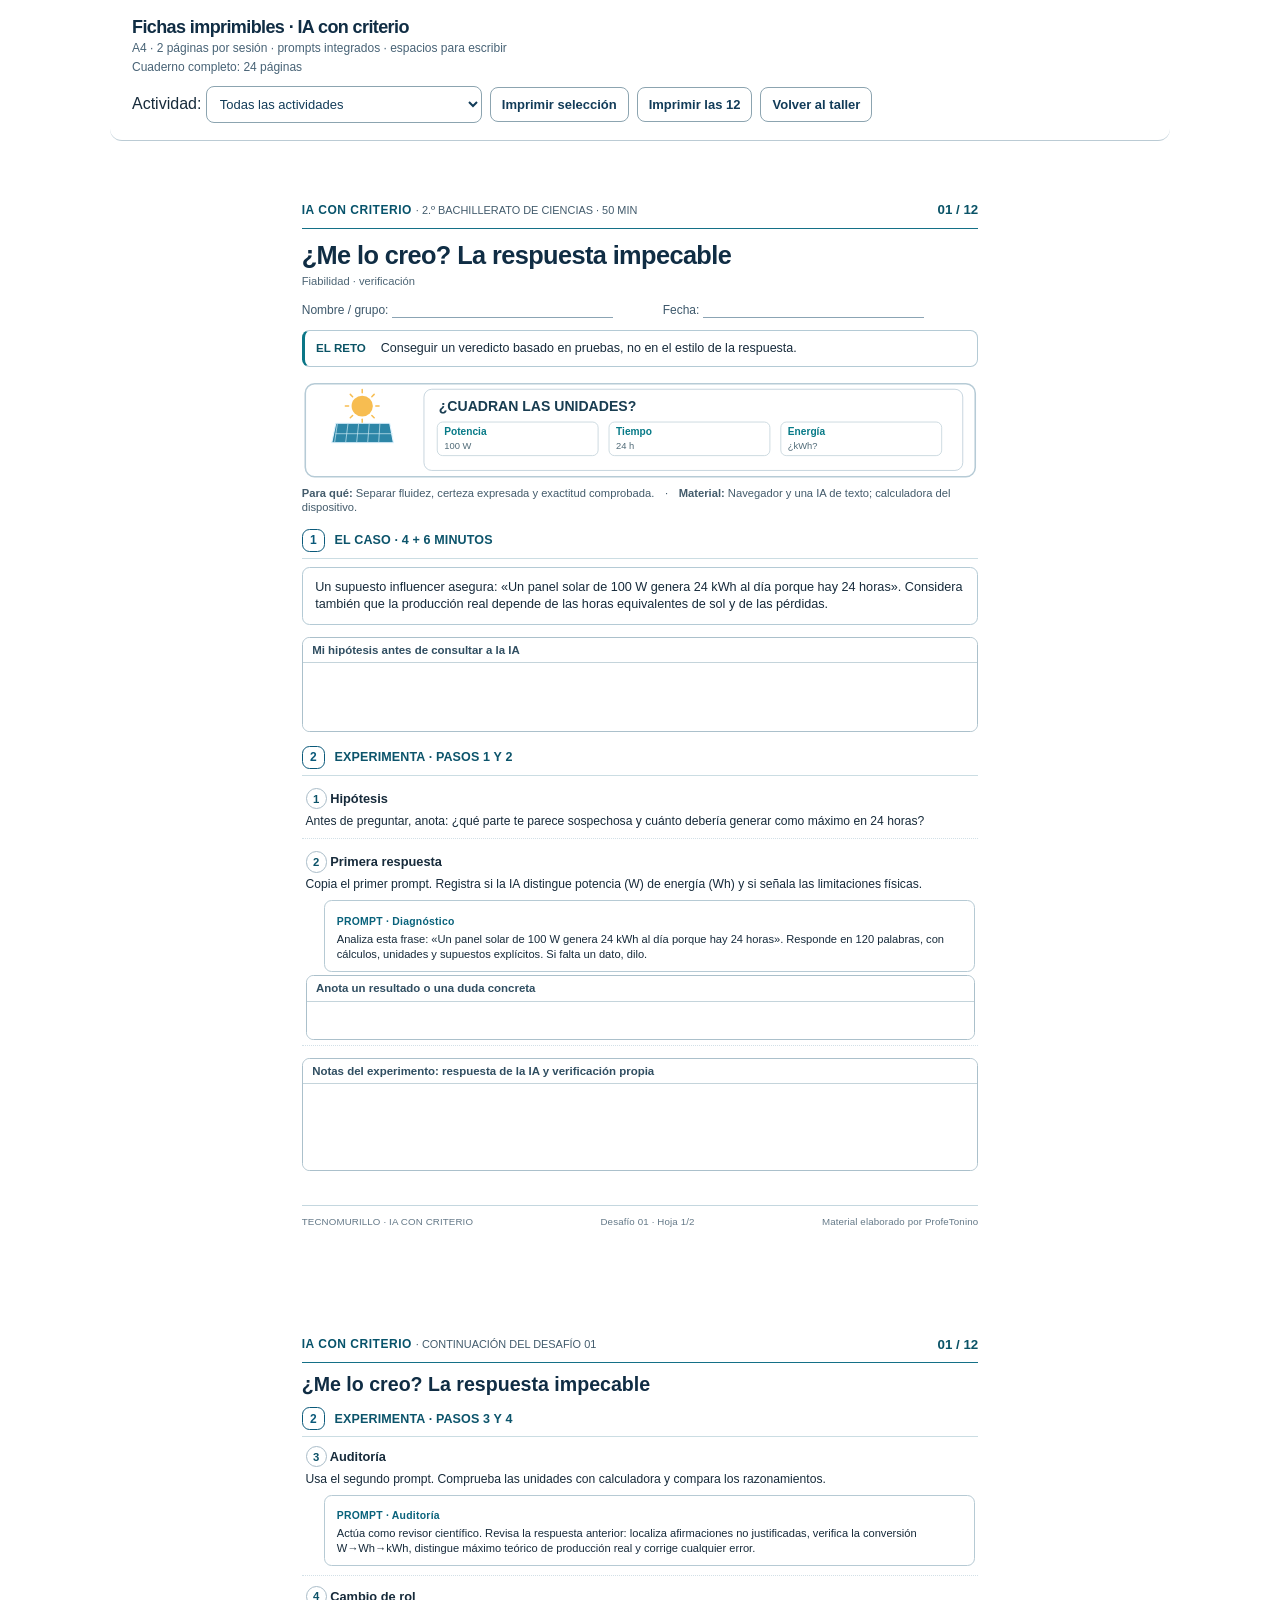
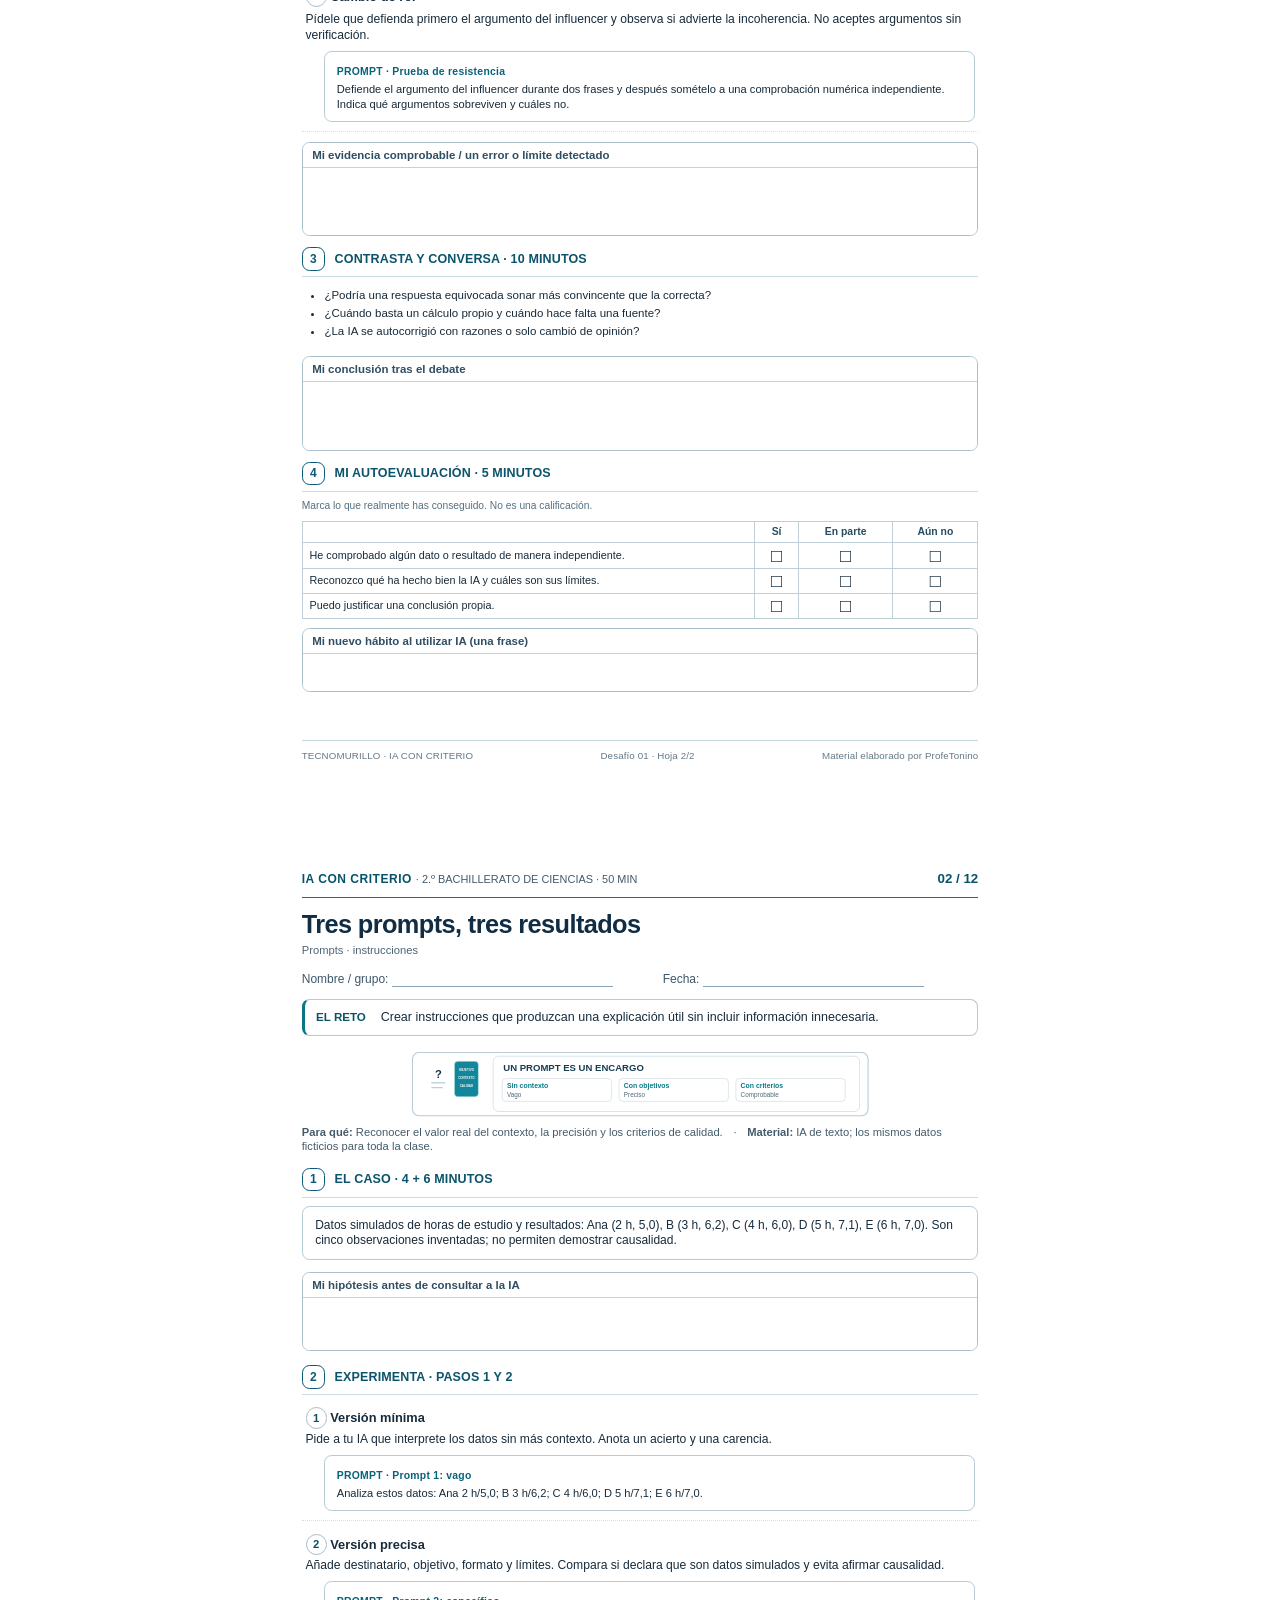
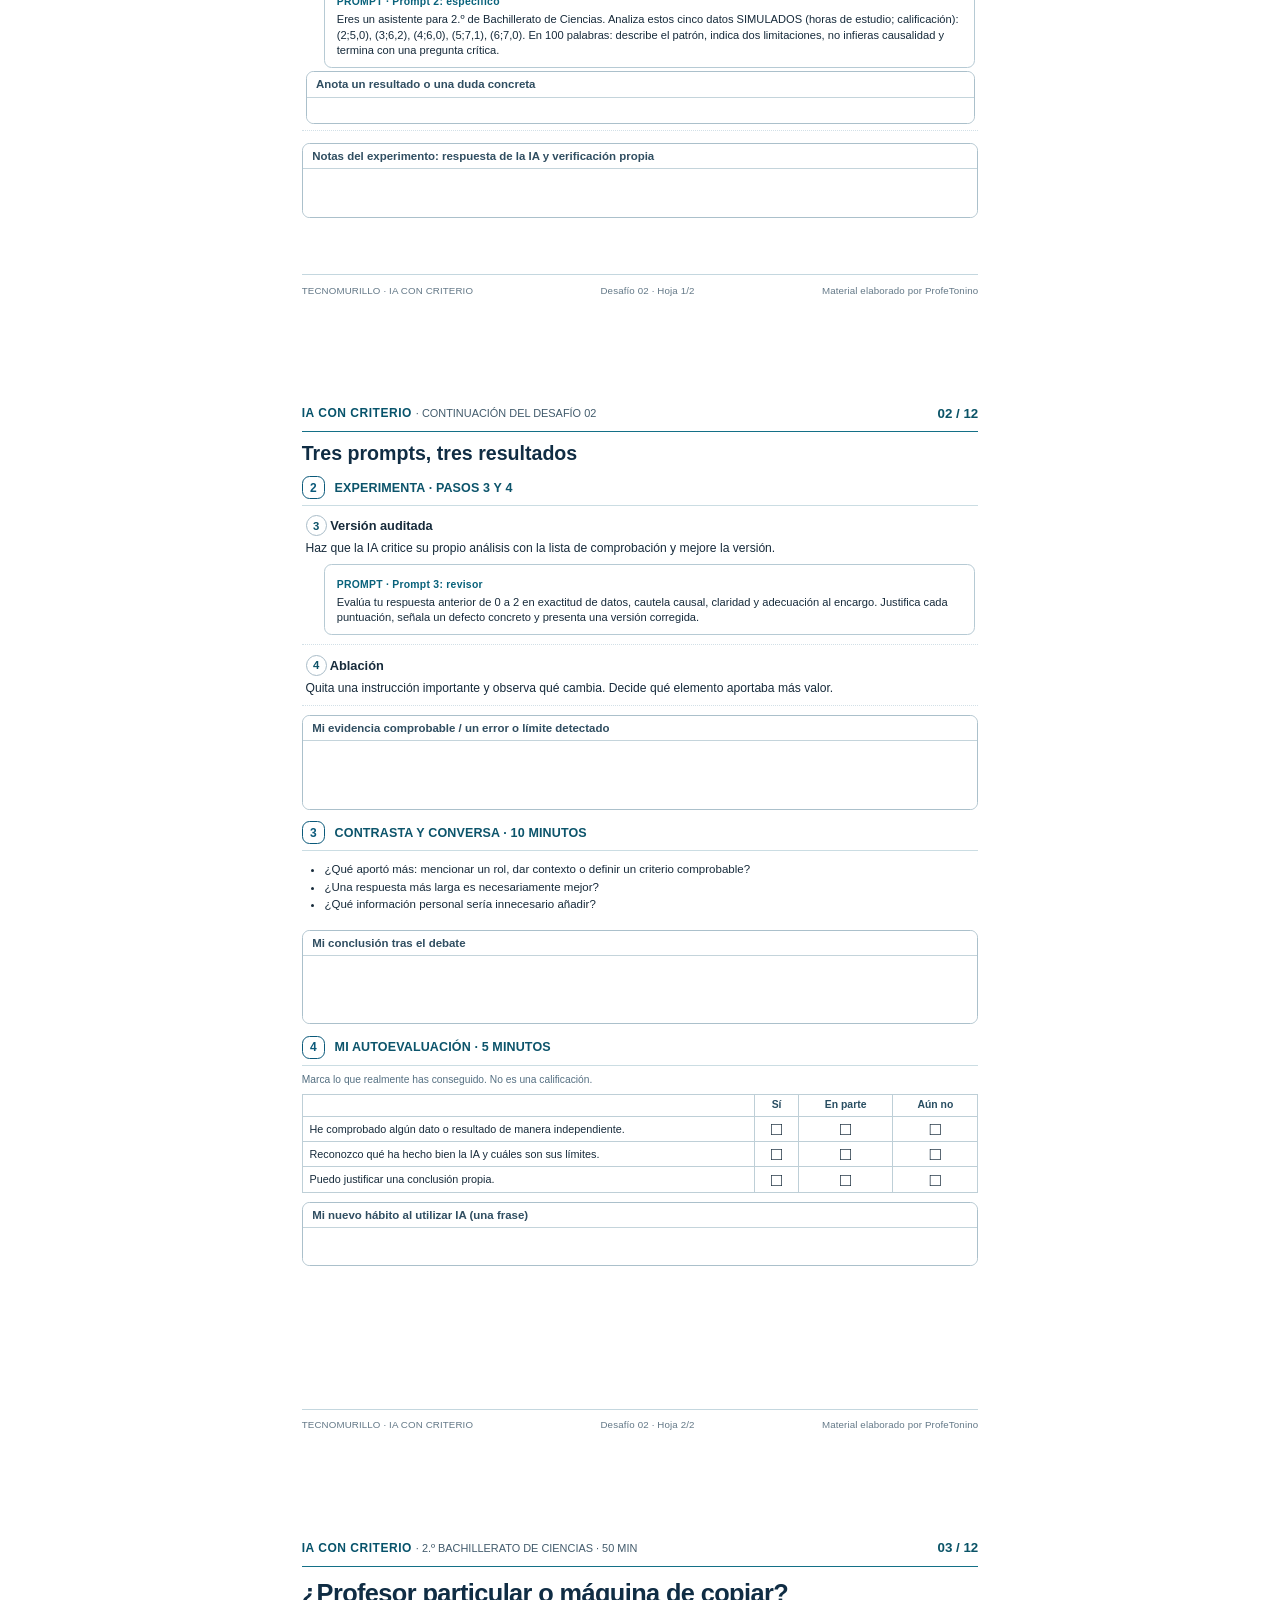
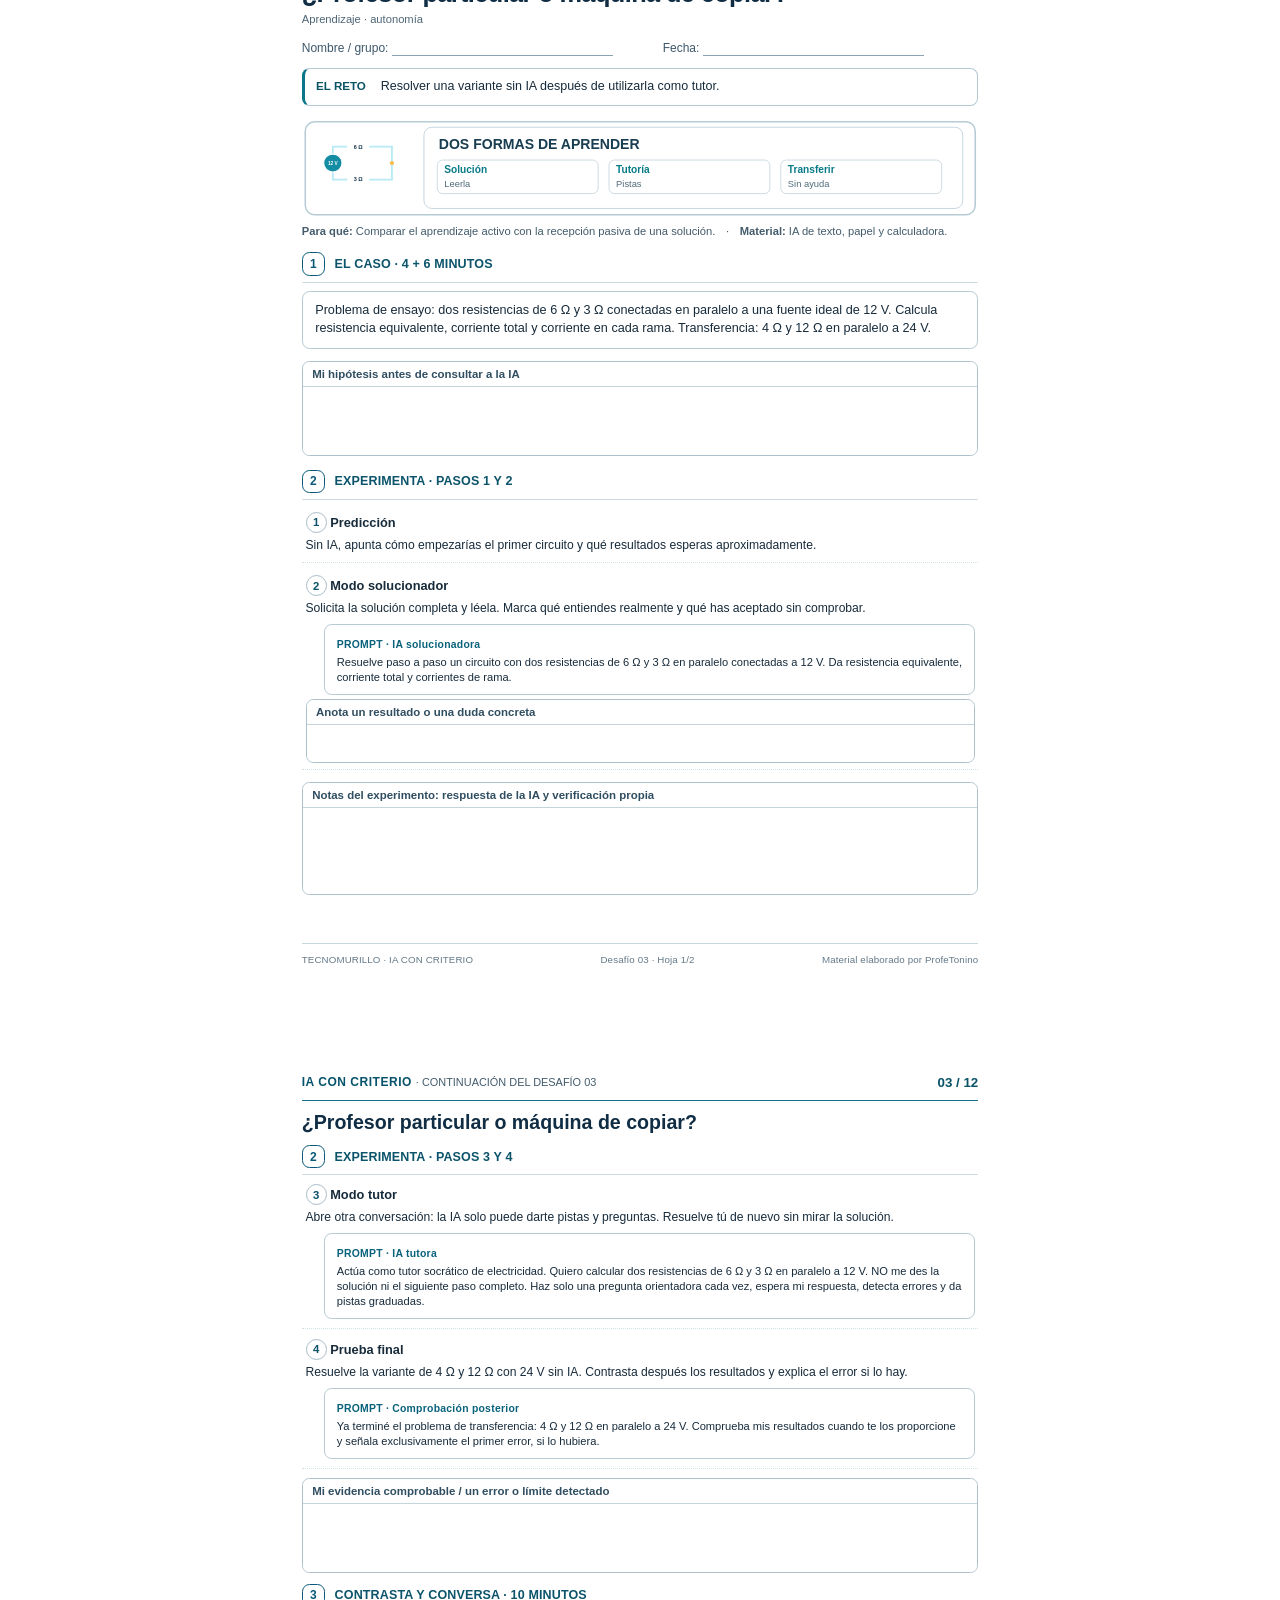
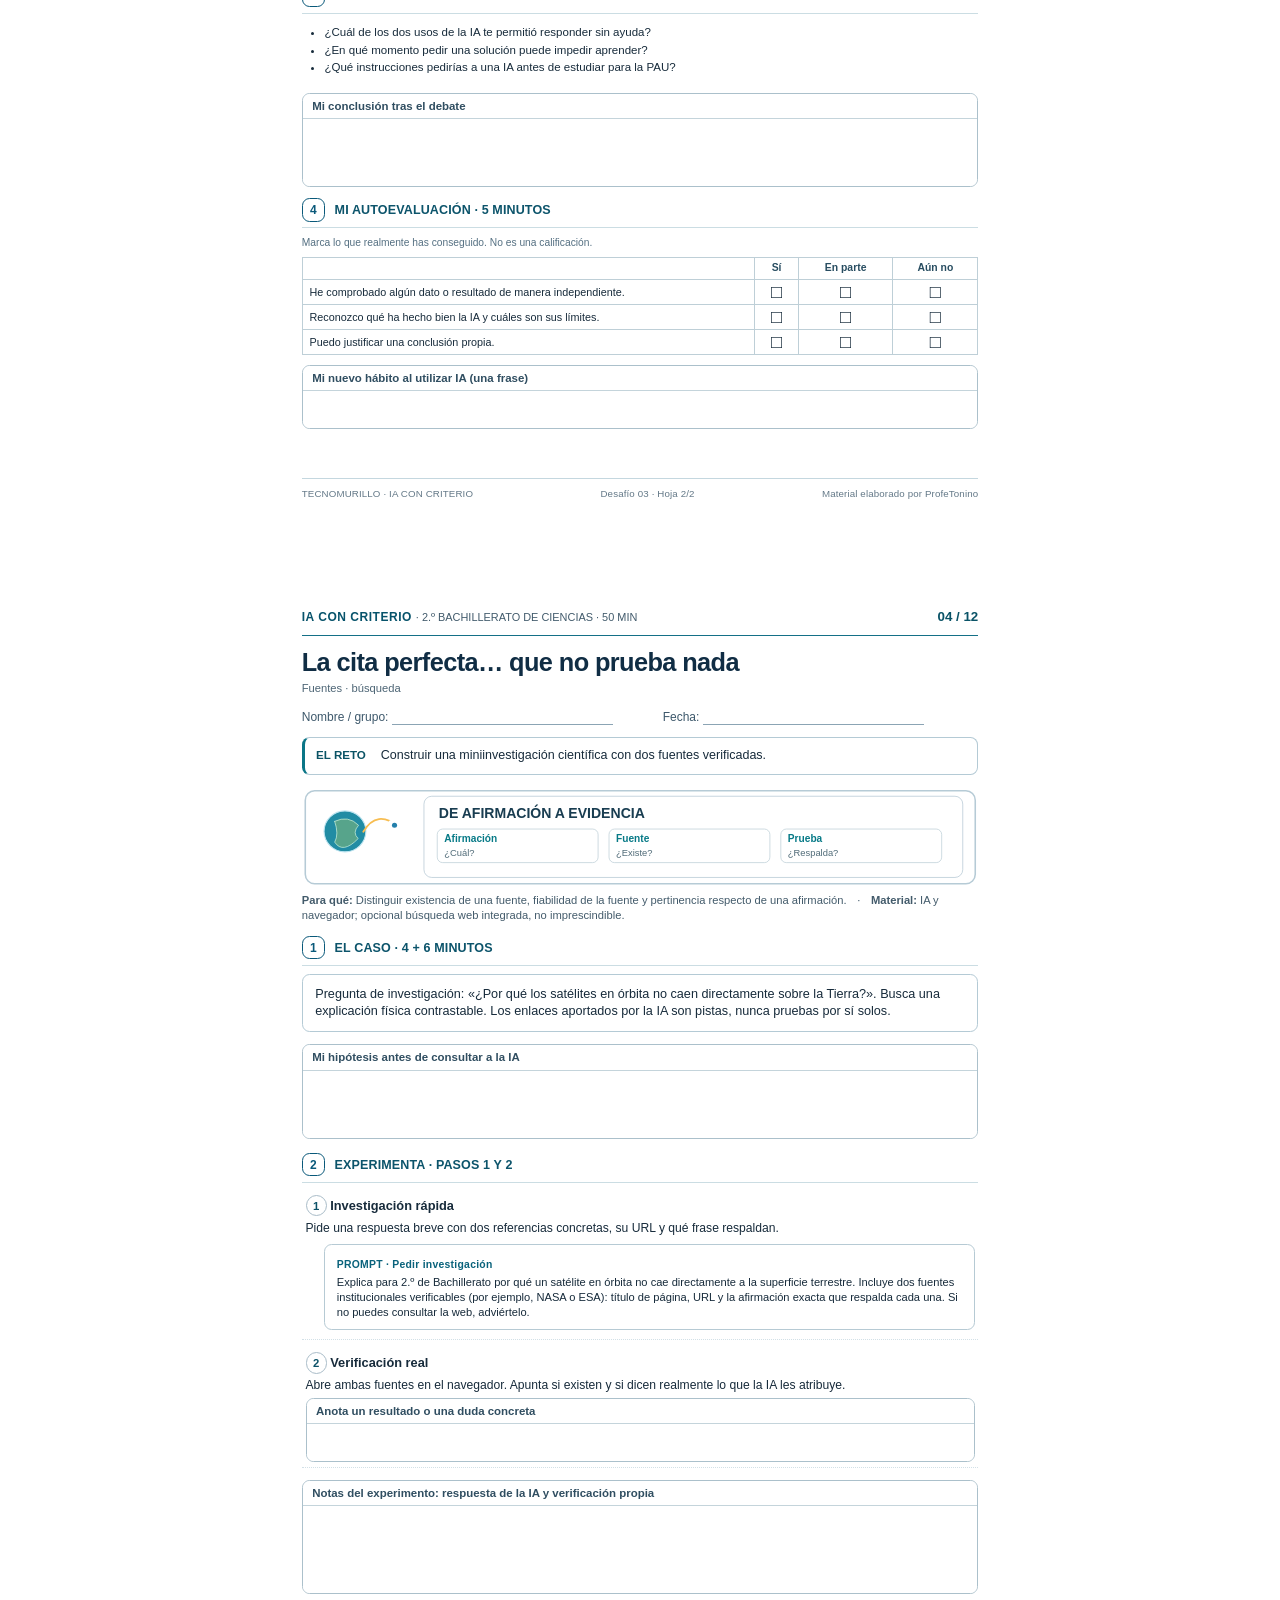
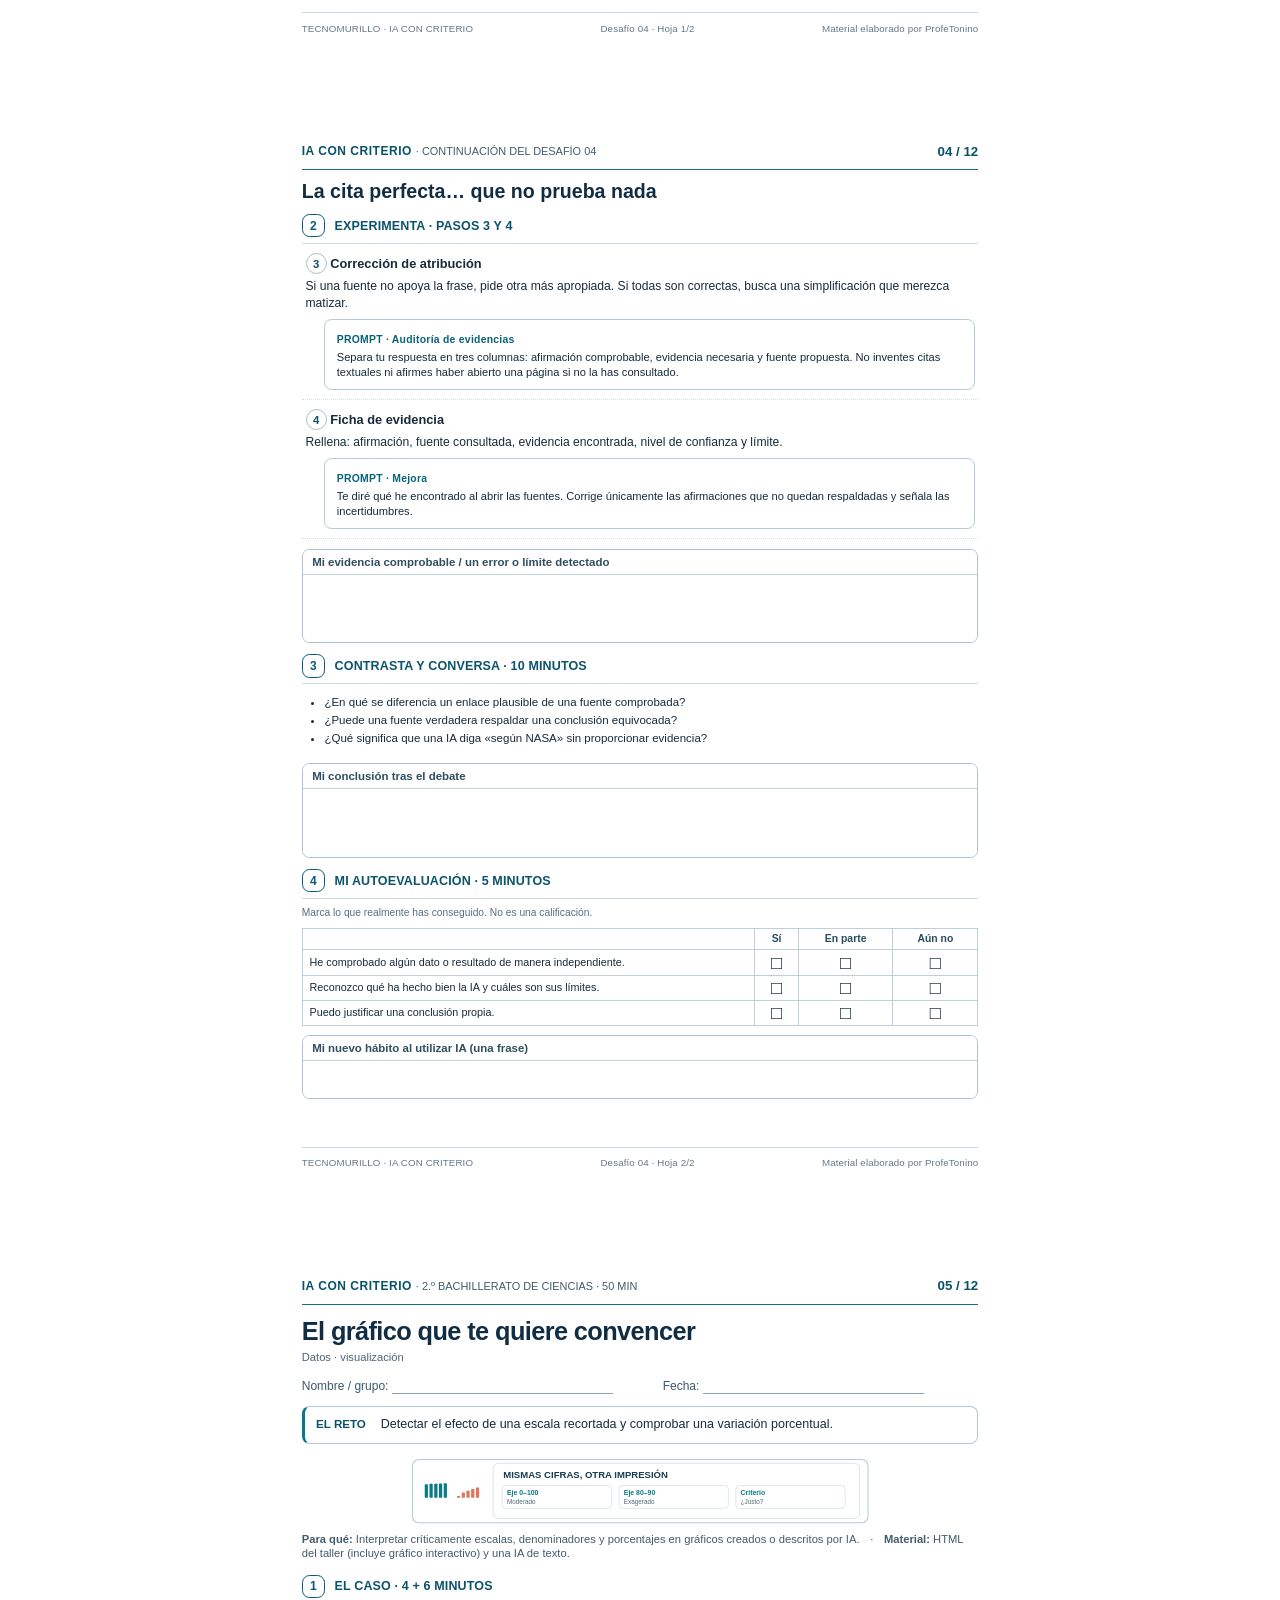
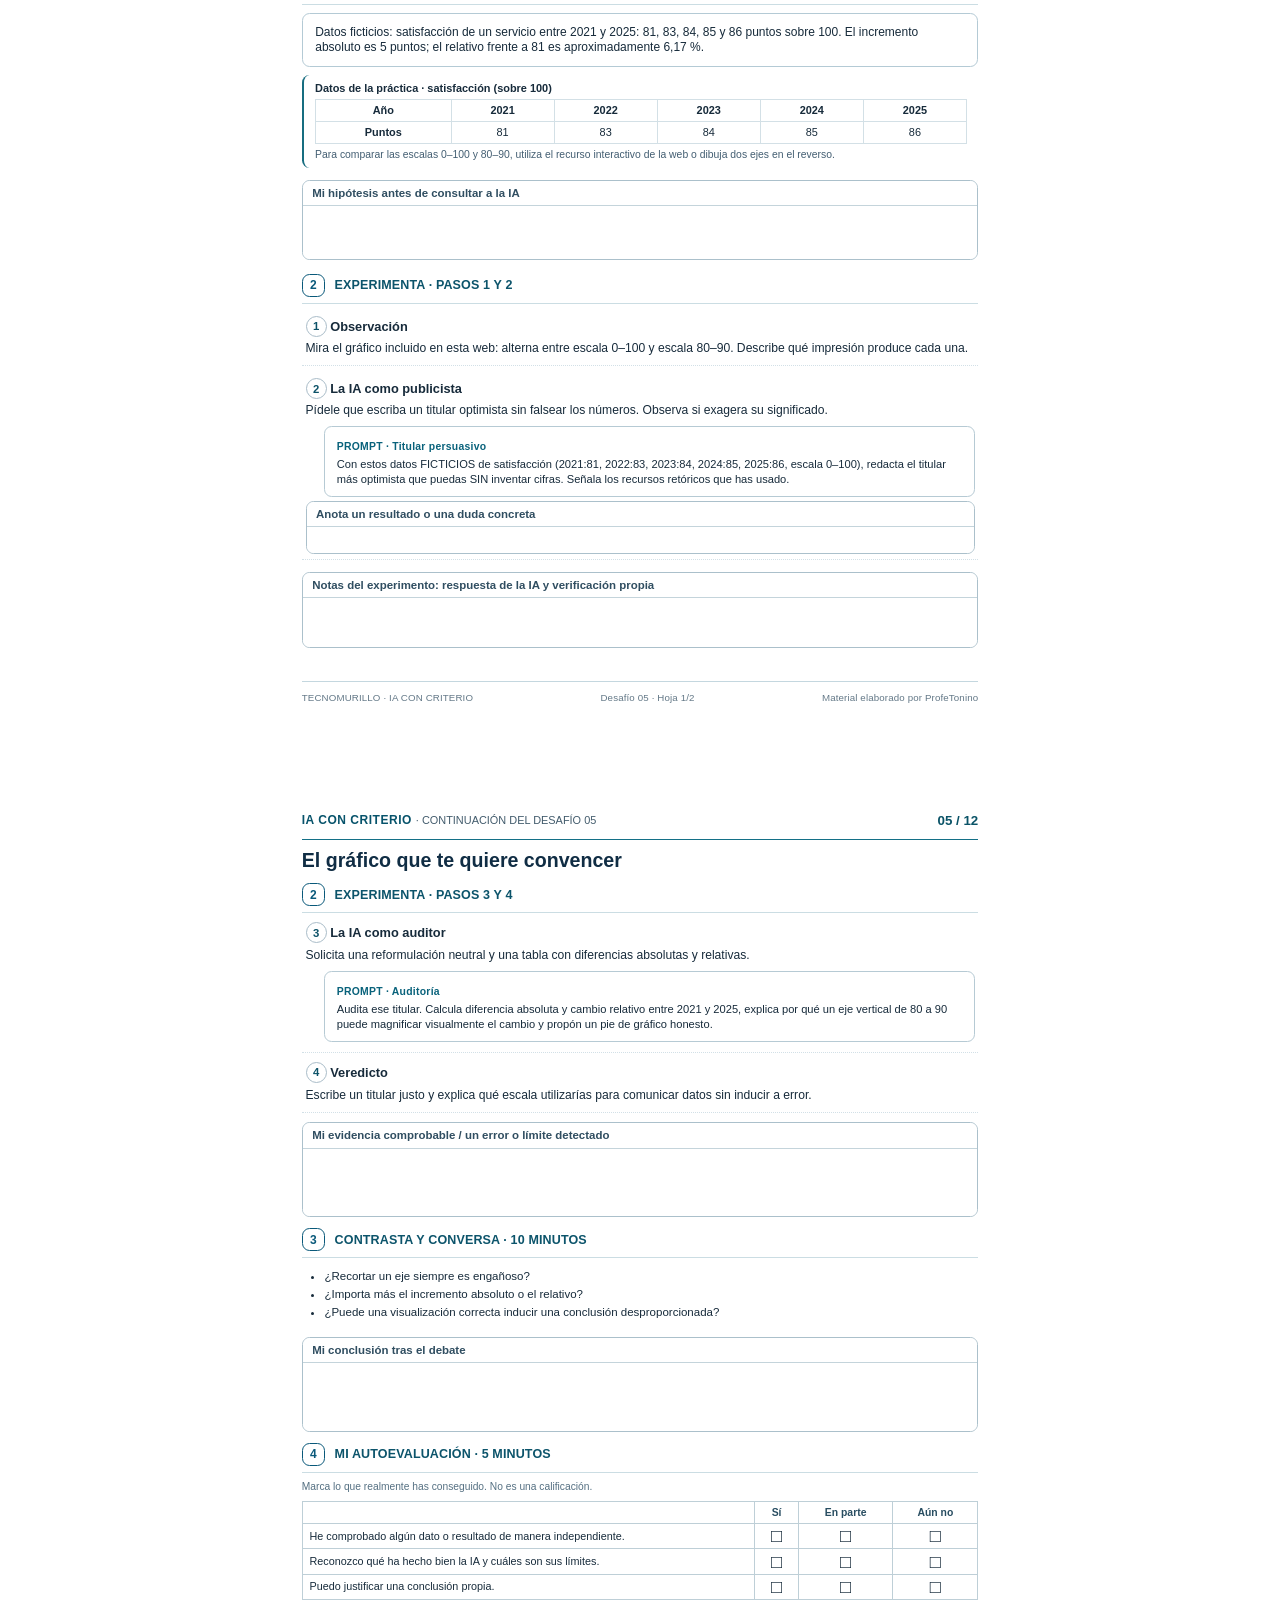
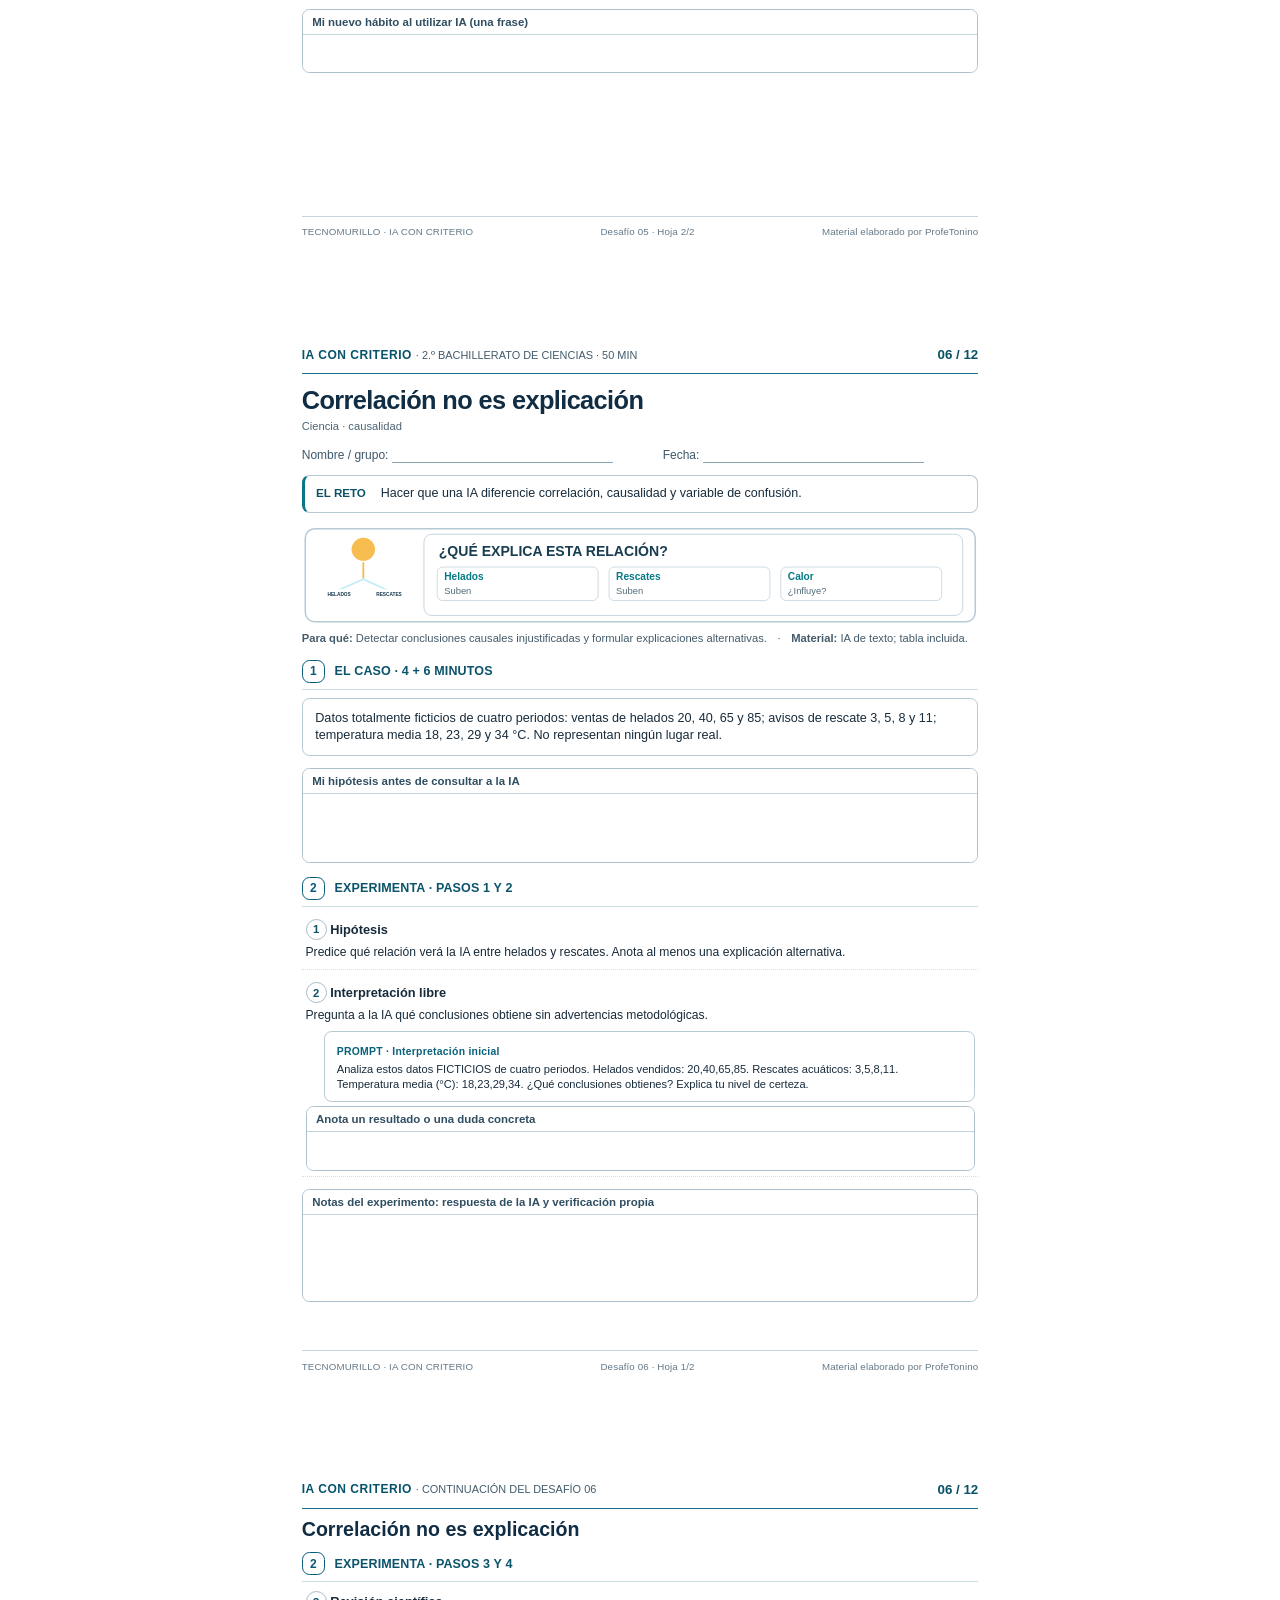
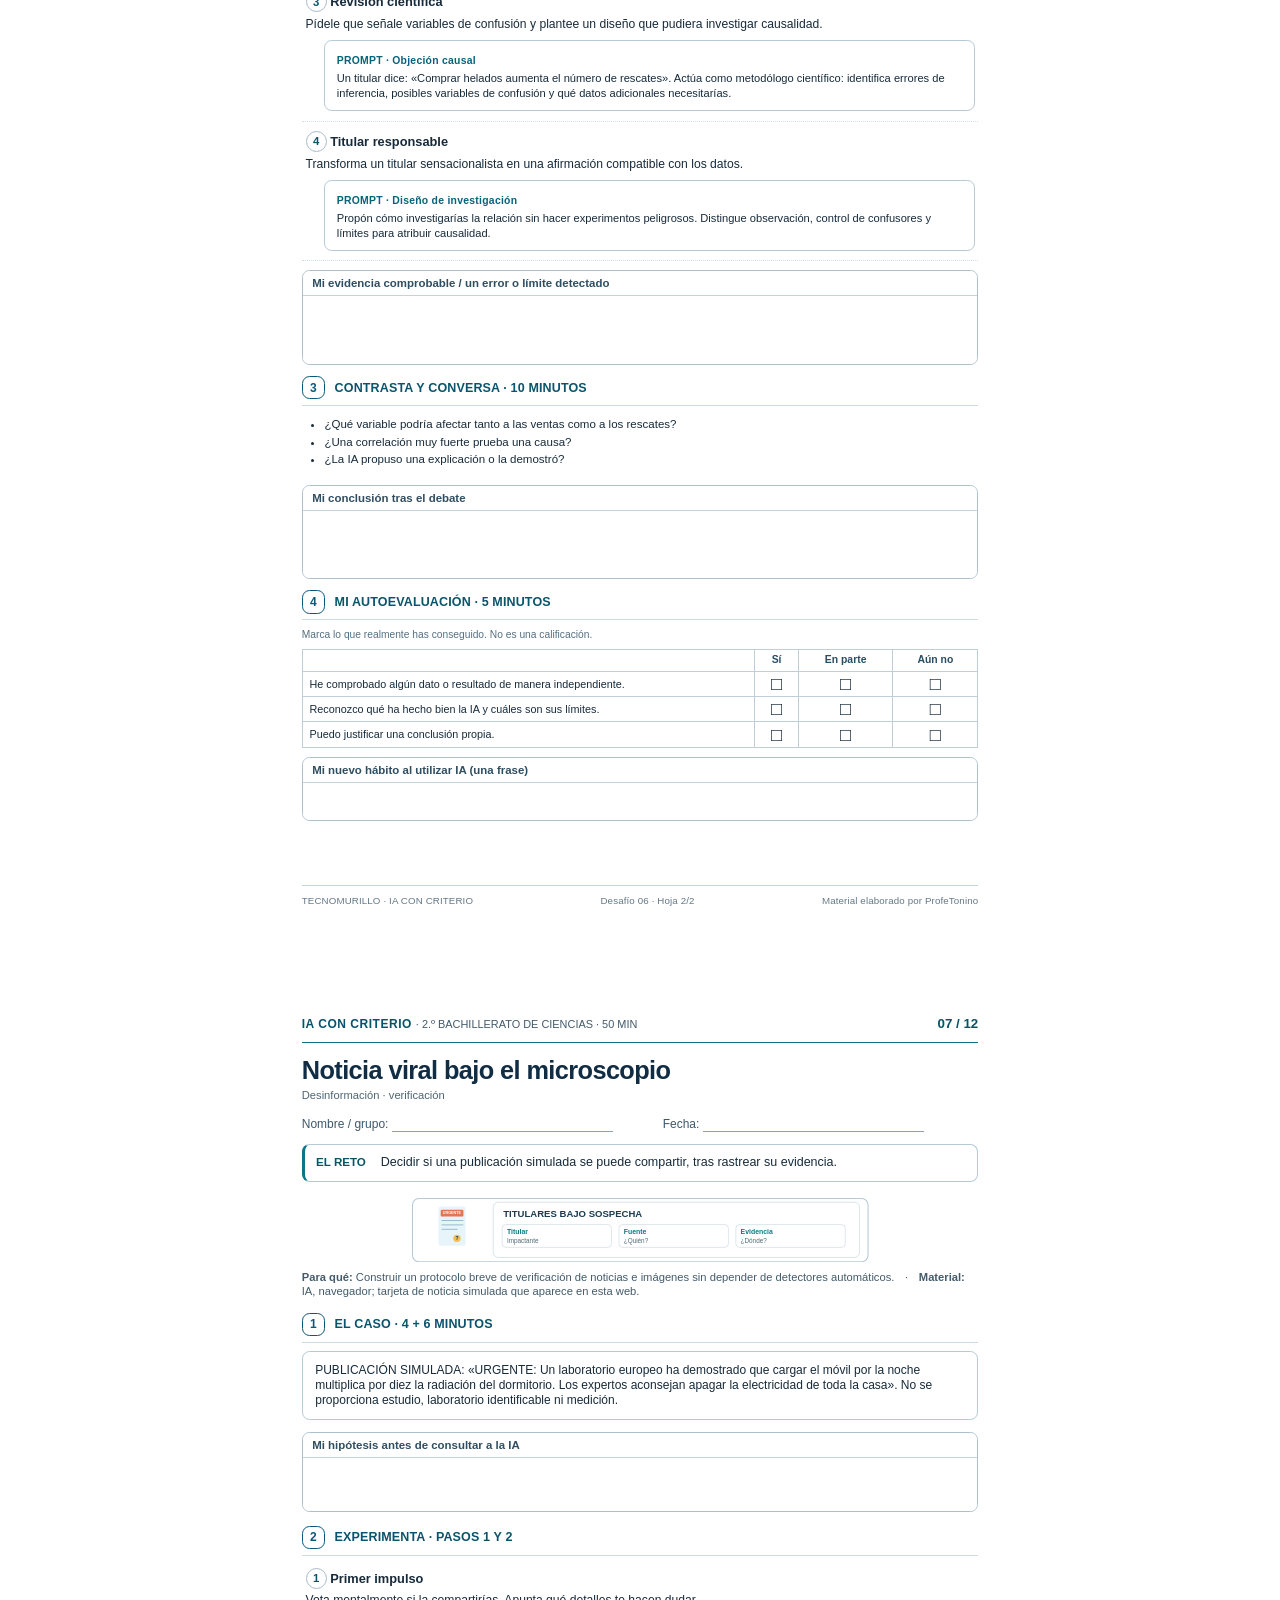
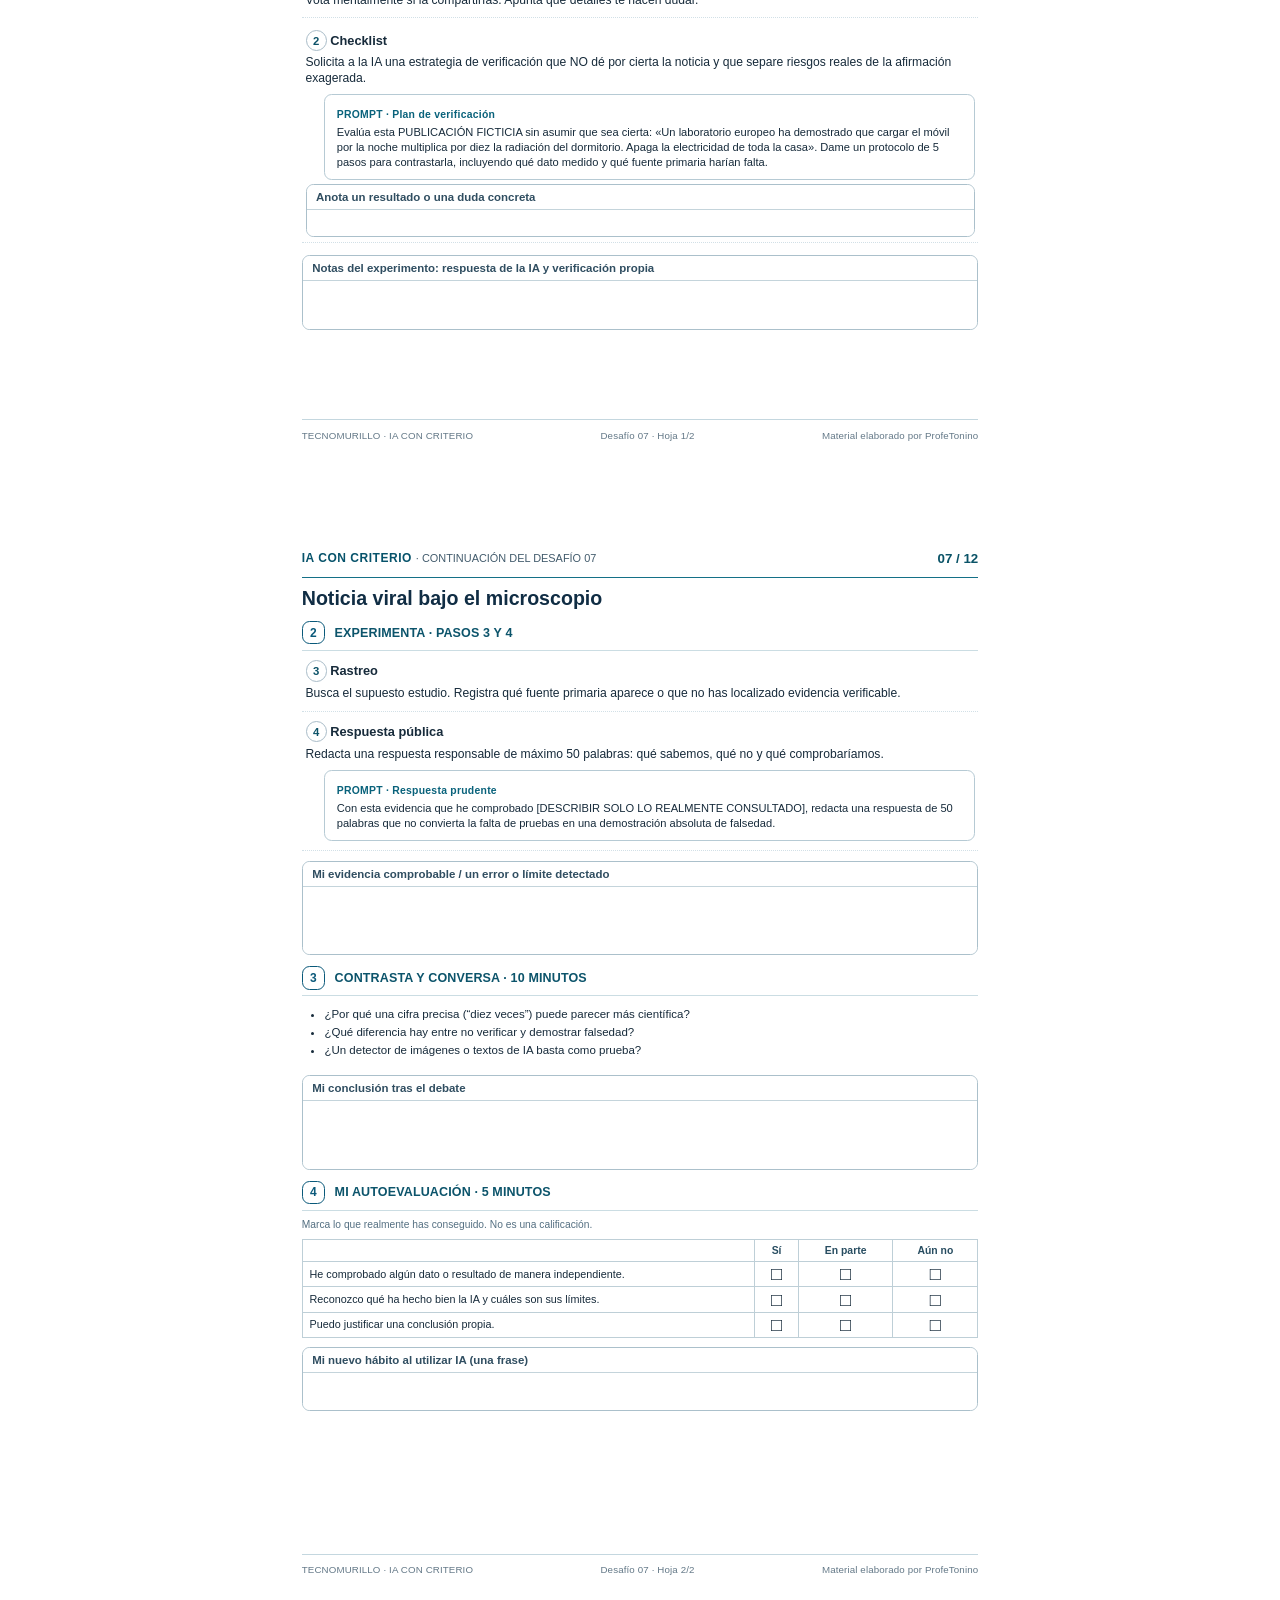
==== commit 0ec6f3b1: "Incorporar 12 pistas gráficas originales a fichas A4 en fondo blanco" ====
--- a/imprimir.html
+++ b/imprimir.html
@@ -72,8 +72,21 @@
   background: white !important; color: #123c59 !important; border: 1px solid #8ca4b0;
 }
 @media print { .sheet {border: 0;} }
+/* Apoyos visuales: ilustraciones vectoriales sin fondos de color en papel. */
+.print-visual{height:25mm;min-height:25mm;margin:2mm 0 0;display:flex;align-items:center;justify-content:center;overflow:hidden;flex:0 0 auto}
+.print-visual-svg{width:100%;height:auto;max-height:100%;display:block}
+.sheet .writeblock.medium{height:25mm}
+.sheet .writeblock.large{height:30mm}
+.sheet .writeblock.short{height:17mm}
+.sheet.dense .print-visual{height:17mm;min-height:17mm}
+.sheet.dense .writeblock.medium{height:21mm}
+.sheet.dense .writeblock.large{height:20mm}
+.sheet.dense .writeblock.short{height:14mm}
+.sheet.dense .case-paper{font-size:9pt;line-height:1.28}
+.sheet.dense .step-text{line-height:1.27}
+@media print{.print-visual{break-inside:avoid}}
 </style></head><body><div class="screenbar"><div><h1>Fichas imprimibles · IA con criterio</h1><p>A4 · 2 páginas por sesión · prompts integrados · espacios para escribir</p><p id="sheetCount" style="margin-top:5px">Cuaderno completo: 24 páginas</p></div><div class="screen-actions"><label>Actividad: <select id="sessionSelect"><option value="all">Todas las actividades</option><option value="1">01 · ¿Me lo creo? La respuesta impecabl</option><option value="2">02 · Tres prompts, tres resultados</option><option value="3">03 · ¿Profesor particular o máquina de </option><option value="4">04 · La cita perfecta… que no prueba na</option><option value="5">05 · El gráfico que te quiere convencer</option><option value="6">06 · Correlación no es explicación</option><option value="7">07 · Noticia viral bajo el microscopio</option><option value="8">08 · La IA selecciona… ¿con justicia?</option><option value="9">09 · Una IA que no te da la razón</option><option value="10">10 · El bug que pasó desapercibido</option><option value="11">11 · Privacidad: ¿qué no le contarías?</option><option value="12">12 · Misión final: tú decides, la IA as</option></select></label><button class="primary" id="printNow">Imprimir selección</button><button id="printAll">Imprimir las 12</button><a href="./">Volver al taller</a></div></div><section class="sheet" data-session="1"><div class="page-top"><div class="kicker">IA CON CRITERIO <span>· 2.º BACHILLERATO DE CIENCIAS · 50 MIN</span></div><div class="number">01 / 12</div></div>
- <h1>¿Me lo creo? La respuesta impecable</h1><div class="tag">Fiabilidad · verificación</div><div class="namebar"><span>Nombre / grupo: <i></i></span><span>Fecha: <i></i></span></div><div class="question"><span>EL RETO</span> Conseguir un veredicto basado en pruebas, no en el estilo de la respuesta.</div><div class="intent"><strong>Para qué:</strong> Separar fluidez, certeza expresada y exactitud comprobada. <span class="dot">·</span> <strong>Material:</strong> Navegador y una IA de texto; calculadora del dispositivo.</div>
+ <h1>¿Me lo creo? La respuesta impecable</h1><div class="tag">Fiabilidad · verificación</div><div class="namebar"><span>Nombre / grupo: <i></i></span><span>Fecha: <i></i></span></div><div class="question"><span>EL RETO</span> Conseguir un veredicto basado en pruebas, no en el estilo de la respuesta.</div><div class="print-visual"><svg class="print-visual-svg" xmlns="http://www.w3.org/2000/svg" viewBox="0 0 860 121" role="img" aria-label="Pista gráfica: ¿CUADRAN LAS UNIDADES?"><rect x="1" y="1" width="858" height="119" rx="12" fill="#fff" stroke="#b6cbd6" stroke-width="2"/><g transform="translate(10,1) scale(.47,.46)"><circle cx="136" cy="62" r="29" fill="#f7bd51" /><line x1="173" y1="62" x2="182" y2="62" stroke="#f7bd51" stroke-width="4" stroke-linecap="round"/><line x1="162.16295090390227" y1="88.16295090390226" x2="168.5269119345812" y2="94.5269119345812" stroke="#f7bd51" stroke-width="4" stroke-linecap="round"/><line x1="136" y1="99" x2="136" y2="108" stroke="#f7bd51" stroke-width="4" stroke-linecap="round"/><line x1="109.83704909609774" y1="88.16295090390226" x2="103.4730880654188" y2="94.5269119345812" stroke="#f7bd51" stroke-width="4" stroke-linecap="round"/><line x1="99" y1="62.00000000000001" x2="90" y2="62.00000000000001" stroke="#f7bd51" stroke-width="4" stroke-linecap="round"/><line x1="109.83704909609773" y1="35.83704909609774" x2="103.4730880654188" y2="29.473088065418814" stroke="#f7bd51" stroke-width="4" stroke-linecap="round"/><line x1="136" y1="25" x2="136" y2="16" stroke="#f7bd51" stroke-width="4" stroke-linecap="round"/><line x1="162.16295090390224" y1="35.837049096097736" x2="168.52691193458116" y2="29.473088065418807" stroke="#f7bd51" stroke-width="4" stroke-linecap="round"/><path d="M53 164 L221 164 L211 110 L64 110 Z" stroke="#e3f5ff" stroke-width="3" stroke-linecap="round" stroke-linejoin="round" fill="#2d86a7"/><line x1="68" y1="113" x2="61" y2="162" stroke="#c5e6f2" stroke-width="2" stroke-linecap="round"/><line x1="97" y1="113" x2="91" y2="162" stroke="#c5e6f2" stroke-width="2" stroke-linecap="round"/><line x1="126" y1="113" x2="121" y2="162" stroke="#c5e6f2" stroke-width="2" stroke-linecap="round"/><line x1="155" y1="113" x2="151" y2="162" stroke="#c5e6f2" stroke-width="2" stroke-linecap="round"/><line x1="184" y1="113" x2="181" y2="162" stroke="#c5e6f2" stroke-width="2" stroke-linecap="round"/><line x1="64" y1="139" x2="218" y2="139" stroke="#c5e6f2" stroke-width="2" stroke-linecap="round"/><text x="137" y="199" font-family="Arial,sans-serif" text-anchor="middle" font-size="18" font-weight="800" fill="#ffffff">100 W × 24 h</text></g><rect x="153" y="8" width="690" height="104" rx="10" fill="#fff" stroke="#b8cbd6"/><text x="172" y="36" fill="#193d51" font-family="Arial,sans-serif" font-size="18" font-weight="800">¿CUADRAN LAS UNIDADES?</text><rect x="170" y="50" width="206" height="43" rx="7" fill="#fff" stroke="#c0d1d9"/><text x="179" y="67" font-family="Arial,sans-serif" fill="#077a87" font-size="13" font-weight="800">Potencia</text><text x="179" y="85" font-family="Arial,sans-serif" fill="#506b78" font-size="12">100 W</text><rect x="390" y="50" width="206" height="43" rx="7" fill="#fff" stroke="#c0d1d9"/><text x="399" y="67" font-family="Arial,sans-serif" fill="#077a87" font-size="13" font-weight="800">Tiempo</text><text x="399" y="85" font-family="Arial,sans-serif" fill="#506b78" font-size="12">24 h</text><rect x="610" y="50" width="206" height="43" rx="7" fill="#fff" stroke="#c0d1d9"/><text x="619" y="67" font-family="Arial,sans-serif" fill="#077a87" font-size="13" font-weight="800">Energía</text><text x="619" y="85" font-family="Arial,sans-serif" fill="#506b78" font-size="12">¿kWh?</text></svg></div><div class="intent"><strong>Para qué:</strong> Separar fluidez, certeza expresada y exactitud comprobada. <span class="dot">·</span> <strong>Material:</strong> Navegador y una IA de texto; calculadora del dispositivo.</div>
  <div class="section-head"><b>1</b><span>EL CASO · 4 + 6 MINUTOS</span></div><div class="case-paper">Un supuesto influencer asegura: «Un panel solar de 100 W genera 24 kWh al día porque hay 24 horas». Considera también que la producción real depende de las horas equivalentes de sol y de las pérdidas.</div>
  <div class="writeblock medium"><div class="write-label">Mi hipótesis antes de consultar a la IA</div><div class="paperlines"></div></div>
  <div class="section-head"><b>2</b><span>EXPERIMENTA · PASOS 1 Y 2</span></div>
@@ -93,8 +106,8 @@
  <tr><td>Reconozco qué ha hecho bien la IA y cuáles son sus límites.</td><td>□</td><td>□</td><td>□</td></tr>
  <tr><td>Puedo justificar una conclusión propia.</td><td>□</td><td>□</td><td>□</td></tr></tbody></table>
  <div class="writeblock short"><div class="write-label">Mi nuevo hábito al utilizar IA (una frase)</div><div class="paperlines"></div></div>
- <footer><span>TECNOMURILLO · IA CON CRITERIO</span><span>Desafío 01 · Hoja 2/2</span><span>Material elaborado por ProfeTonino</span></footer></section><section class="sheet" data-session="2"><div class="page-top"><div class="kicker">IA CON CRITERIO <span>· 2.º BACHILLERATO DE CIENCIAS · 50 MIN</span></div><div class="number">02 / 12</div></div>
- <h1>Tres prompts, tres resultados</h1><div class="tag">Prompts · instrucciones</div><div class="namebar"><span>Nombre / grupo: <i></i></span><span>Fecha: <i></i></span></div><div class="question"><span>EL RETO</span> Crear instrucciones que produzcan una explicación útil sin incluir información innecesaria.</div><div class="intent"><strong>Para qué:</strong> Reconocer el valor real del contexto, la precisión y los criterios de calidad. <span class="dot">·</span> <strong>Material:</strong> IA de texto; los mismos datos ficticios para toda la clase.</div>
+ <footer><span>TECNOMURILLO · IA CON CRITERIO</span><span>Desafío 01 · Hoja 2/2</span><span>Material elaborado por ProfeTonino</span></footer></section><section class="sheet dense" data-session="2"><div class="page-top"><div class="kicker">IA CON CRITERIO <span>· 2.º BACHILLERATO DE CIENCIAS · 50 MIN</span></div><div class="number">02 / 12</div></div>
+ <h1>Tres prompts, tres resultados</h1><div class="tag">Prompts · instrucciones</div><div class="namebar"><span>Nombre / grupo: <i></i></span><span>Fecha: <i></i></span></div><div class="question"><span>EL RETO</span> Crear instrucciones que produzcan una explicación útil sin incluir información innecesaria.</div><div class="print-visual"><svg class="print-visual-svg" xmlns="http://www.w3.org/2000/svg" viewBox="0 0 860 121" role="img" aria-label="Pista gráfica: UN PROMPT ES UN ENCARGO"><rect x="1" y="1" width="858" height="119" rx="12" fill="#fff" stroke="#b6cbd6" stroke-width="2"/><g transform="translate(10,1) scale(.47,.46)"><rect x="35" y="56" width="100" height="121" rx="12" fill="#ffffff" /><rect x="149" y="36" width="96" height="145" rx="14" fill="#13869b" stroke="#c0f6e4" stroke-width="2"/><text x="85" y="104" font-family="Arial,sans-serif" text-anchor="middle" font-size="45" font-weight="800" fill="#14344b">?</text><line x1="58" y1="124" x2="111" y2="124" stroke="#a4c0cf" stroke-width="4" stroke-linecap="round"/><line x1="58" y1="144" x2="101" y2="144" stroke="#a4c0cf" stroke-width="4" stroke-linecap="round"/><text x="197" y="75" font-family="Arial,sans-serif" text-anchor="middle" font-size="12" font-weight="800" fill="#ffffff">OBJETIVO</text><text x="197" y="109" font-family="Arial,sans-serif" text-anchor="middle" font-size="12" font-weight="800" fill="#ffffff">CONTEXTO</text><text x="197" y="143" font-family="Arial,sans-serif" text-anchor="middle" font-size="12" font-weight="800" fill="#ffffff">CALIDAD</text></g><rect x="153" y="8" width="690" height="104" rx="10" fill="#fff" stroke="#b8cbd6"/><text x="172" y="36" fill="#193d51" font-family="Arial,sans-serif" font-size="18" font-weight="800">UN PROMPT ES UN ENCARGO</text><rect x="170" y="50" width="206" height="43" rx="7" fill="#fff" stroke="#c0d1d9"/><text x="179" y="67" font-family="Arial,sans-serif" fill="#077a87" font-size="13" font-weight="800">Sin contexto</text><text x="179" y="85" font-family="Arial,sans-serif" fill="#506b78" font-size="12">Vago</text><rect x="390" y="50" width="206" height="43" rx="7" fill="#fff" stroke="#c0d1d9"/><text x="399" y="67" font-family="Arial,sans-serif" fill="#077a87" font-size="13" font-weight="800">Con objetivos</text><text x="399" y="85" font-family="Arial,sans-serif" fill="#506b78" font-size="12">Preciso</text><rect x="610" y="50" width="206" height="43" rx="7" fill="#fff" stroke="#c0d1d9"/><text x="619" y="67" font-family="Arial,sans-serif" fill="#077a87" font-size="13" font-weight="800">Con criterios</text><text x="619" y="85" font-family="Arial,sans-serif" fill="#506b78" font-size="12">Comprobable</text></svg></div><div class="intent"><strong>Para qué:</strong> Reconocer el valor real del contexto, la precisión y los criterios de calidad. <span class="dot">·</span> <strong>Material:</strong> IA de texto; los mismos datos ficticios para toda la clase.</div>
  <div class="section-head"><b>1</b><span>EL CASO · 4 + 6 MINUTOS</span></div><div class="case-paper">Datos simulados de horas de estudio y resultados: Ana (2 h, 5,0), B (3 h, 6,2), C (4 h, 6,0), D (5 h, 7,1), E (6 h, 7,0). Son cinco observaciones inventadas; no permiten demostrar causalidad.</div>
  <div class="writeblock medium"><div class="write-label">Mi hipótesis antes de consultar a la IA</div><div class="paperlines"></div></div>
  <div class="section-head"><b>2</b><span>EXPERIMENTA · PASOS 1 Y 2</span></div>
@@ -115,7 +128,7 @@
  <tr><td>Puedo justificar una conclusión propia.</td><td>□</td><td>□</td><td>□</td></tr></tbody></table>
  <div class="writeblock short"><div class="write-label">Mi nuevo hábito al utilizar IA (una frase)</div><div class="paperlines"></div></div>
  <footer><span>TECNOMURILLO · IA CON CRITERIO</span><span>Desafío 02 · Hoja 2/2</span><span>Material elaborado por ProfeTonino</span></footer></section><section class="sheet" data-session="3"><div class="page-top"><div class="kicker">IA CON CRITERIO <span>· 2.º BACHILLERATO DE CIENCIAS · 50 MIN</span></div><div class="number">03 / 12</div></div>
- <h1>¿Profesor particular o máquina de copiar?</h1><div class="tag">Aprendizaje · autonomía</div><div class="namebar"><span>Nombre / grupo: <i></i></span><span>Fecha: <i></i></span></div><div class="question"><span>EL RETO</span> Resolver una variante sin IA después de utilizarla como tutor.</div><div class="intent"><strong>Para qué:</strong> Comparar el aprendizaje activo con la recepción pasiva de una solución. <span class="dot">·</span> <strong>Material:</strong> IA de texto, papel y calculadora.</div>
+ <h1>¿Profesor particular o máquina de copiar?</h1><div class="tag">Aprendizaje · autonomía</div><div class="namebar"><span>Nombre / grupo: <i></i></span><span>Fecha: <i></i></span></div><div class="question"><span>EL RETO</span> Resolver una variante sin IA después de utilizarla como tutor.</div><div class="print-visual"><svg class="print-visual-svg" xmlns="http://www.w3.org/2000/svg" viewBox="0 0 860 121" role="img" aria-label="Pista gráfica: DOS FORMAS DE APRENDER"><rect x="1" y="1" width="858" height="119" rx="12" fill="#fff" stroke="#b6cbd6" stroke-width="2"/><g transform="translate(10,1) scale(.47,.46)"><line x1="56" y1="69" x2="217" y2="69" stroke="#b7eaf5" stroke-width="5" stroke-linecap="round"/><line x1="56" y1="69" x2="56" y2="161" stroke="#b7eaf5" stroke-width="5" stroke-linecap="round"/><line x1="217" y1="69" x2="217" y2="161" stroke="#b7eaf5" stroke-width="5" stroke-linecap="round"/><line x1="56" y1="161" x2="217" y2="161" stroke="#b7eaf5" stroke-width="5" stroke-linecap="round"/><rect x="95" y="59" width="60" height="23" rx="3" fill="#ffffff" /><text x="125" y="75" font-family="Arial,sans-serif" text-anchor="middle" font-size="15" font-weight="800" fill="#14344b">6 Ω</text><rect x="95" y="149" width="60" height="23" rx="3" fill="#ffffff" /><text x="125" y="165" font-family="Arial,sans-serif" text-anchor="middle" font-size="15" font-weight="800" fill="#14344b">3 Ω</text><circle cx="56" cy="115" r="25" fill="#148da4" stroke="#ffffff" stroke-width="3"/><text x="56" y="120" font-family="Arial,sans-serif" text-anchor="middle" font-size="13" font-weight="800" fill="#ffffff">12 V</text><circle cx="217" cy="115" r="6" fill="#f7bd51" /><text x="138" y="202" font-family="Arial,sans-serif" text-anchor="middle" font-size="13" font-weight="800" fill="#ffffff">¿CÓMO LO RESUELVES?</text></g><rect x="153" y="8" width="690" height="104" rx="10" fill="#fff" stroke="#b8cbd6"/><text x="172" y="36" fill="#193d51" font-family="Arial,sans-serif" font-size="18" font-weight="800">DOS FORMAS DE APRENDER</text><rect x="170" y="50" width="206" height="43" rx="7" fill="#fff" stroke="#c0d1d9"/><text x="179" y="67" font-family="Arial,sans-serif" fill="#077a87" font-size="13" font-weight="800">Solución</text><text x="179" y="85" font-family="Arial,sans-serif" fill="#506b78" font-size="12">Leerla</text><rect x="390" y="50" width="206" height="43" rx="7" fill="#fff" stroke="#c0d1d9"/><text x="399" y="67" font-family="Arial,sans-serif" fill="#077a87" font-size="13" font-weight="800">Tutoría</text><text x="399" y="85" font-family="Arial,sans-serif" fill="#506b78" font-size="12">Pistas</text><rect x="610" y="50" width="206" height="43" rx="7" fill="#fff" stroke="#c0d1d9"/><text x="619" y="67" font-family="Arial,sans-serif" fill="#077a87" font-size="13" font-weight="800">Transferir</text><text x="619" y="85" font-family="Arial,sans-serif" fill="#506b78" font-size="12">Sin ayuda</text></svg></div><div class="intent"><strong>Para qué:</strong> Comparar el aprendizaje activo con la recepción pasiva de una solución. <span class="dot">·</span> <strong>Material:</strong> IA de texto, papel y calculadora.</div>
  <div class="section-head"><b>1</b><span>EL CASO · 4 + 6 MINUTOS</span></div><div class="case-paper">Problema de ensayo: dos resistencias de 6 Ω y 3 Ω conectadas en paralelo a una fuente ideal de 12 V. Calcula resistencia equivalente, corriente total y corriente en cada rama. Transferencia: 4 Ω y 12 Ω en paralelo a 24 V.</div>
  <div class="writeblock medium"><div class="write-label">Mi hipótesis antes de consultar a la IA</div><div class="paperlines"></div></div>
  <div class="section-head"><b>2</b><span>EXPERIMENTA · PASOS 1 Y 2</span></div>
@@ -136,7 +149,7 @@
  <tr><td>Puedo justificar una conclusión propia.</td><td>□</td><td>□</td><td>□</td></tr></tbody></table>
  <div class="writeblock short"><div class="write-label">Mi nuevo hábito al utilizar IA (una frase)</div><div class="paperlines"></div></div>
  <footer><span>TECNOMURILLO · IA CON CRITERIO</span><span>Desafío 03 · Hoja 2/2</span><span>Material elaborado por ProfeTonino</span></footer></section><section class="sheet" data-session="4"><div class="page-top"><div class="kicker">IA CON CRITERIO <span>· 2.º BACHILLERATO DE CIENCIAS · 50 MIN</span></div><div class="number">04 / 12</div></div>
- <h1>La cita perfecta… que no prueba nada</h1><div class="tag">Fuentes · búsqueda</div><div class="namebar"><span>Nombre / grupo: <i></i></span><span>Fecha: <i></i></span></div><div class="question"><span>EL RETO</span> Construir una miniinvestigación científica con dos fuentes verificadas.</div><div class="intent"><strong>Para qué:</strong> Distinguir existencia de una fuente, fiabilidad de la fuente y pertinencia respecto de una afirmación. <span class="dot">·</span> <strong>Material:</strong> IA y navegador; opcional búsqueda web integrada, no imprescindible.</div>
+ <h1>La cita perfecta… que no prueba nada</h1><div class="tag">Fuentes · búsqueda</div><div class="namebar"><span>Nombre / grupo: <i></i></span><span>Fecha: <i></i></span></div><div class="question"><span>EL RETO</span> Construir una miniinvestigación científica con dos fuentes verificadas.</div><div class="print-visual"><svg class="print-visual-svg" xmlns="http://www.w3.org/2000/svg" viewBox="0 0 860 121" role="img" aria-label="Pista gráfica: DE AFIRMACIÓN A EVIDENCIA"><rect x="1" y="1" width="858" height="119" rx="12" fill="#fff" stroke="#b6cbd6" stroke-width="2"/><g transform="translate(10,1) scale(.47,.46)"><circle cx="89" cy="113" r="57" fill="#218ca4" stroke="#bde4f0" stroke-width="3"/><path d="M61 85 Q98 67 126 96 Q108 117 125 133 Q83 177 61 143 Q73 121 61 85" stroke="#c8f0dc" stroke-width="2" stroke-linecap="round" stroke-linejoin="round" fill="#57a48b"/><path d="M139 114 Q176 50 236 101" stroke="#f7bd51" stroke-width="5" stroke-linecap="round" stroke-linejoin="round" fill="none"/><rect x="208" y="81" width="34" height="31" rx="7" fill="#ffffff" /><circle cx="224" cy="96" r="7" fill="#247fab" /><text x="137" y="198" font-family="Arial,sans-serif" text-anchor="middle" font-size="13" font-weight="800" fill="#ffffff">¿DÓNDE ESTÁ LA PRUEBA?</text></g><rect x="153" y="8" width="690" height="104" rx="10" fill="#fff" stroke="#b8cbd6"/><text x="172" y="36" fill="#193d51" font-family="Arial,sans-serif" font-size="18" font-weight="800">DE AFIRMACIÓN A EVIDENCIA</text><rect x="170" y="50" width="206" height="43" rx="7" fill="#fff" stroke="#c0d1d9"/><text x="179" y="67" font-family="Arial,sans-serif" fill="#077a87" font-size="13" font-weight="800">Afirmación</text><text x="179" y="85" font-family="Arial,sans-serif" fill="#506b78" font-size="12">¿Cuál?</text><rect x="390" y="50" width="206" height="43" rx="7" fill="#fff" stroke="#c0d1d9"/><text x="399" y="67" font-family="Arial,sans-serif" fill="#077a87" font-size="13" font-weight="800">Fuente</text><text x="399" y="85" font-family="Arial,sans-serif" fill="#506b78" font-size="12">¿Existe?</text><rect x="610" y="50" width="206" height="43" rx="7" fill="#fff" stroke="#c0d1d9"/><text x="619" y="67" font-family="Arial,sans-serif" fill="#077a87" font-size="13" font-weight="800">Prueba</text><text x="619" y="85" font-family="Arial,sans-serif" fill="#506b78" font-size="12">¿Respalda?</text></svg></div><div class="intent"><strong>Para qué:</strong> Distinguir existencia de una fuente, fiabilidad de la fuente y pertinencia respecto de una afirmación. <span class="dot">·</span> <strong>Material:</strong> IA y navegador; opcional búsqueda web integrada, no imprescindible.</div>
  <div class="section-head"><b>1</b><span>EL CASO · 4 + 6 MINUTOS</span></div><div class="case-paper">Pregunta de investigación: «¿Por qué los satélites en órbita no caen directamente sobre la Tierra?». Busca una explicación física contrastable. Los enlaces aportados por la IA son pistas, nunca pruebas por sí solos.</div>
  <div class="writeblock medium"><div class="write-label">Mi hipótesis antes de consultar a la IA</div><div class="paperlines"></div></div>
  <div class="section-head"><b>2</b><span>EXPERIMENTA · PASOS 1 Y 2</span></div>
@@ -156,8 +169,8 @@
  <tr><td>Reconozco qué ha hecho bien la IA y cuáles son sus límites.</td><td>□</td><td>□</td><td>□</td></tr>
  <tr><td>Puedo justificar una conclusión propia.</td><td>□</td><td>□</td><td>□</td></tr></tbody></table>
  <div class="writeblock short"><div class="write-label">Mi nuevo hábito al utilizar IA (una frase)</div><div class="paperlines"></div></div>
- <footer><span>TECNOMURILLO · IA CON CRITERIO</span><span>Desafío 04 · Hoja 2/2</span><span>Material elaborado por ProfeTonino</span></footer></section><section class="sheet" data-session="5"><div class="page-top"><div class="kicker">IA CON CRITERIO <span>· 2.º BACHILLERATO DE CIENCIAS · 50 MIN</span></div><div class="number">05 / 12</div></div>
- <h1>El gráfico que te quiere convencer</h1><div class="tag">Datos · visualización</div><div class="namebar"><span>Nombre / grupo: <i></i></span><span>Fecha: <i></i></span></div><div class="question"><span>EL RETO</span> Detectar el efecto de una escala recortada y comprobar una variación porcentual.</div><div class="intent"><strong>Para qué:</strong> Interpretar críticamente escalas, denominadores y porcentajes en gráficos creados o descritos por IA. <span class="dot">·</span> <strong>Material:</strong> HTML del taller (incluye gráfico interactivo) y una IA de texto.</div>
+ <footer><span>TECNOMURILLO · IA CON CRITERIO</span><span>Desafío 04 · Hoja 2/2</span><span>Material elaborado por ProfeTonino</span></footer></section><section class="sheet dense" data-session="5"><div class="page-top"><div class="kicker">IA CON CRITERIO <span>· 2.º BACHILLERATO DE CIENCIAS · 50 MIN</span></div><div class="number">05 / 12</div></div>
+ <h1>El gráfico que te quiere convencer</h1><div class="tag">Datos · visualización</div><div class="namebar"><span>Nombre / grupo: <i></i></span><span>Fecha: <i></i></span></div><div class="question"><span>EL RETO</span> Detectar el efecto de una escala recortada y comprobar una variación porcentual.</div><div class="print-visual"><svg class="print-visual-svg" xmlns="http://www.w3.org/2000/svg" viewBox="0 0 860 121" role="img" aria-label="Pista gráfica: MISMAS CIFRAS, OTRA IMPRESIÓN"><rect x="1" y="1" width="858" height="119" rx="12" fill="#fff" stroke="#b6cbd6" stroke-width="2"/><g transform="translate(10,1) scale(.47,.46)"><rect x="19" y="61" width="114" height="116" rx="10" fill="#ffffff" /><rect x="149" y="61" width="113" height="116" rx="10" fill="#ffffff" /><rect x="30" y="100.91999999999999" width="13" height="55.080000000000005" rx="2" fill="#077e87" /><rect x="49" y="99.56" width="13" height="56.440000000000005" rx="2" fill="#077e87" /><rect x="68" y="98.88" width="13" height="57.120000000000005" rx="2" fill="#077e87" /><rect x="87" y="98.19999999999999" width="13" height="57.800000000000004" rx="2" fill="#077e87" /><rect x="106" y="97.52" width="13" height="58.480000000000004" rx="2" fill="#077e87" /><rect x="159" y="149" width="13" height="7" rx="2" fill="#df7559" /><rect x="178" y="135" width="13" height="21" rx="2" fill="#df7559" /><rect x="197" y="128" width="13" height="28" rx="2" fill="#df7559" /><rect x="216" y="121" width="13" height="35" rx="2" fill="#df7559" /><rect x="235" y="114" width="13" height="42" rx="2" fill="#df7559" /><text x="77" y="195" font-family="Arial,sans-serif" text-anchor="middle" font-size="15" font-weight="800" fill="#ffffff">0–100</text><text x="205" y="195" font-family="Arial,sans-serif" text-anchor="middle" font-size="15" font-weight="800" fill="#ffffff">80–90</text></g><rect x="153" y="8" width="690" height="104" rx="10" fill="#fff" stroke="#b8cbd6"/><text x="172" y="36" fill="#193d51" font-family="Arial,sans-serif" font-size="18" font-weight="800">MISMAS CIFRAS, OTRA IMPRESIÓN</text><rect x="170" y="50" width="206" height="43" rx="7" fill="#fff" stroke="#c0d1d9"/><text x="179" y="67" font-family="Arial,sans-serif" fill="#077a87" font-size="13" font-weight="800">Eje 0–100</text><text x="179" y="85" font-family="Arial,sans-serif" fill="#506b78" font-size="12">Moderado</text><rect x="390" y="50" width="206" height="43" rx="7" fill="#fff" stroke="#c0d1d9"/><text x="399" y="67" font-family="Arial,sans-serif" fill="#077a87" font-size="13" font-weight="800">Eje 80–90</text><text x="399" y="85" font-family="Arial,sans-serif" fill="#506b78" font-size="12">Exagerado</text><rect x="610" y="50" width="206" height="43" rx="7" fill="#fff" stroke="#c0d1d9"/><text x="619" y="67" font-family="Arial,sans-serif" fill="#077a87" font-size="13" font-weight="800">Criterio</text><text x="619" y="85" font-family="Arial,sans-serif" fill="#506b78" font-size="12">¿Justo?</text></svg></div><div class="intent"><strong>Para qué:</strong> Interpretar críticamente escalas, denominadores y porcentajes en gráficos creados o descritos por IA. <span class="dot">·</span> <strong>Material:</strong> HTML del taller (incluye gráfico interactivo) y una IA de texto.</div>
  <div class="section-head"><b>1</b><span>EL CASO · 4 + 6 MINUTOS</span></div><div class="case-paper">Datos ficticios: satisfacción de un servicio entre 2021 y 2025: 81, 83, 84, 85 y 86 puntos sobre 100. El incremento absoluto es 5 puntos; el relativo frente a 81 es aproximadamente 6,17 %.</div><div class="printed-data"><strong>Datos de la práctica · satisfacción (sobre 100)</strong><table><tr><th>Año</th><th>2021</th><th>2022</th><th>2023</th><th>2024</th><th>2025</th></tr><tr><th>Puntos</th><td>81</td><td>83</td><td>84</td><td>85</td><td>86</td></tr></table><small>Para comparar las escalas 0–100 y 80–90, utiliza el recurso interactivo de la web o dibuja dos ejes en el reverso.</small></div>
  <div class="writeblock medium"><div class="write-label">Mi hipótesis antes de consultar a la IA</div><div class="paperlines"></div></div>
  <div class="section-head"><b>2</b><span>EXPERIMENTA · PASOS 1 Y 2</span></div>
@@ -178,7 +191,7 @@
  <tr><td>Puedo justificar una conclusión propia.</td><td>□</td><td>□</td><td>□</td></tr></tbody></table>
  <div class="writeblock short"><div class="write-label">Mi nuevo hábito al utilizar IA (una frase)</div><div class="paperlines"></div></div>
  <footer><span>TECNOMURILLO · IA CON CRITERIO</span><span>Desafío 05 · Hoja 2/2</span><span>Material elaborado por ProfeTonino</span></footer></section><section class="sheet" data-session="6"><div class="page-top"><div class="kicker">IA CON CRITERIO <span>· 2.º BACHILLERATO DE CIENCIAS · 50 MIN</span></div><div class="number">06 / 12</div></div>
- <h1>Correlación no es explicación</h1><div class="tag">Ciencia · causalidad</div><div class="namebar"><span>Nombre / grupo: <i></i></span><span>Fecha: <i></i></span></div><div class="question"><span>EL RETO</span> Hacer que una IA diferencie correlación, causalidad y variable de confusión.</div><div class="intent"><strong>Para qué:</strong> Detectar conclusiones causales injustificadas y formular explicaciones alternativas. <span class="dot">·</span> <strong>Material:</strong> IA de texto; tabla incluida.</div>
+ <h1>Correlación no es explicación</h1><div class="tag">Ciencia · causalidad</div><div class="namebar"><span>Nombre / grupo: <i></i></span><span>Fecha: <i></i></span></div><div class="question"><span>EL RETO</span> Hacer que una IA diferencie correlación, causalidad y variable de confusión.</div><div class="print-visual"><svg class="print-visual-svg" xmlns="http://www.w3.org/2000/svg" viewBox="0 0 860 121" role="img" aria-label="Pista gráfica: ¿QUÉ EXPLICA ESTA RELACIÓN?"><rect x="1" y="1" width="858" height="119" rx="12" fill="#fff" stroke="#b6cbd6" stroke-width="2"/><g transform="translate(10,1) scale(.47,.46)"><circle cx="139" cy="57" r="32" fill="#f7bd51" /><line x1="139" y1="95" x2="139" y2="140" stroke="#f7bd51" stroke-width="5" stroke-linecap="round"/><line x1="139" y1="140" x2="71" y2="171" stroke="#c5edf5" stroke-width="5" stroke-linecap="round"/><line x1="139" y1="140" x2="205" y2="171" stroke="#c5edf5" stroke-width="5" stroke-linecap="round"/><rect x="21" y="168" width="105" height="29" rx="7" fill="#ffffff" /><rect x="156" y="168" width="105" height="29" rx="7" fill="#ffffff" /><text x="73" y="187" font-family="Arial,sans-serif" text-anchor="middle" font-size="13" font-weight="800" fill="#14344b">HELADOS</text><text x="209" y="187" font-family="Arial,sans-serif" text-anchor="middle" font-size="13" font-weight="800" fill="#14344b">RESCATES</text></g><rect x="153" y="8" width="690" height="104" rx="10" fill="#fff" stroke="#b8cbd6"/><text x="172" y="36" fill="#193d51" font-family="Arial,sans-serif" font-size="18" font-weight="800">¿QUÉ EXPLICA ESTA RELACIÓN?</text><rect x="170" y="50" width="206" height="43" rx="7" fill="#fff" stroke="#c0d1d9"/><text x="179" y="67" font-family="Arial,sans-serif" fill="#077a87" font-size="13" font-weight="800">Helados</text><text x="179" y="85" font-family="Arial,sans-serif" fill="#506b78" font-size="12">Suben</text><rect x="390" y="50" width="206" height="43" rx="7" fill="#fff" stroke="#c0d1d9"/><text x="399" y="67" font-family="Arial,sans-serif" fill="#077a87" font-size="13" font-weight="800">Rescates</text><text x="399" y="85" font-family="Arial,sans-serif" fill="#506b78" font-size="12">Suben</text><rect x="610" y="50" width="206" height="43" rx="7" fill="#fff" stroke="#c0d1d9"/><text x="619" y="67" font-family="Arial,sans-serif" fill="#077a87" font-size="13" font-weight="800">Calor</text><text x="619" y="85" font-family="Arial,sans-serif" fill="#506b78" font-size="12">¿Influye?</text></svg></div><div class="intent"><strong>Para qué:</strong> Detectar conclusiones causales injustificadas y formular explicaciones alternativas. <span class="dot">·</span> <strong>Material:</strong> IA de texto; tabla incluida.</div>
  <div class="section-head"><b>1</b><span>EL CASO · 4 + 6 MINUTOS</span></div><div class="case-paper">Datos totalmente ficticios de cuatro periodos: ventas de helados 20, 40, 65 y 85; avisos de rescate 3, 5, 8 y 11; temperatura media 18, 23, 29 y 34 °C. No representan ningún lugar real.</div>
  <div class="writeblock medium"><div class="write-label">Mi hipótesis antes de consultar a la IA</div><div class="paperlines"></div></div>
  <div class="section-head"><b>2</b><span>EXPERIMENTA · PASOS 1 Y 2</span></div>
@@ -198,8 +211,8 @@
  <tr><td>Reconozco qué ha hecho bien la IA y cuáles son sus límites.</td><td>□</td><td>□</td><td>□</td></tr>
  <tr><td>Puedo justificar una conclusión propia.</td><td>□</td><td>□</td><td>□</td></tr></tbody></table>
  <div class="writeblock short"><div class="write-label">Mi nuevo hábito al utilizar IA (una frase)</div><div class="paperlines"></div></div>
- <footer><span>TECNOMURILLO · IA CON CRITERIO</span><span>Desafío 06 · Hoja 2/2</span><span>Material elaborado por ProfeTonino</span></footer></section><section class="sheet" data-session="7"><div class="page-top"><div class="kicker">IA CON CRITERIO <span>· 2.º BACHILLERATO DE CIENCIAS · 50 MIN</span></div><div class="number">07 / 12</div></div>
- <h1>Noticia viral bajo el microscopio</h1><div class="tag">Desinformación · verificación</div><div class="namebar"><span>Nombre / grupo: <i></i></span><span>Fecha: <i></i></span></div><div class="question"><span>EL RETO</span> Decidir si una publicación simulada se puede compartir, tras rastrear su evidencia.</div><div class="intent"><strong>Para qué:</strong> Construir un protocolo breve de verificación de noticias e imágenes sin depender de detectores automáticos. <span class="dot">·</span> <strong>Material:</strong> IA, navegador; tarjeta de noticia simulada que aparece en esta web.</div>
+ <footer><span>TECNOMURILLO · IA CON CRITERIO</span><span>Desafío 06 · Hoja 2/2</span><span>Material elaborado por ProfeTonino</span></footer></section><section class="sheet dense" data-session="7"><div class="page-top"><div class="kicker">IA CON CRITERIO <span>· 2.º BACHILLERATO DE CIENCIAS · 50 MIN</span></div><div class="number">07 / 12</div></div>
+ <h1>Noticia viral bajo el microscopio</h1><div class="tag">Desinformación · verificación</div><div class="namebar"><span>Nombre / grupo: <i></i></span><span>Fecha: <i></i></span></div><div class="question"><span>EL RETO</span> Decidir si una publicación simulada se puede compartir, tras rastrear su evidencia.</div><div class="print-visual"><svg class="print-visual-svg" xmlns="http://www.w3.org/2000/svg" viewBox="0 0 860 121" role="img" aria-label="Pista gráfica: TITULARES BAJO SOSPECHA"><rect x="1" y="1" width="858" height="119" rx="12" fill="#fff" stroke="#b6cbd6" stroke-width="2"/><g transform="translate(10,1) scale(.47,.46)"><rect x="76" y="23" width="128" height="180" rx="16" fill="#ffffff" /><rect x="85" y="33" width="109" height="160" rx="11" fill="#e7f4f9" /><rect x="94" y="46" width="91" height="28" rx="5" fill="#df7559" /><text x="139" y="65" font-family="Arial,sans-serif" text-anchor="middle" font-size="15" font-weight="800" fill="#ffffff">URGENTE</text><line x1="99" y1="90" x2="183" y2="90" stroke="#98bbcc" stroke-width="4" stroke-linecap="round"/><line x1="99" y1="108" x2="183" y2="108" stroke="#98bbcc" stroke-width="4" stroke-linecap="round"/><line x1="99" y1="126" x2="160" y2="126" stroke="#98bbcc" stroke-width="4" stroke-linecap="round"/><circle cx="159" cy="163" r="15" fill="#f7bd51" /><text x="159" y="170" font-family="Arial,sans-serif" text-anchor="middle" font-size="20" font-weight="800" fill="#14344b">?</text></g><rect x="153" y="8" width="690" height="104" rx="10" fill="#fff" stroke="#b8cbd6"/><text x="172" y="36" fill="#193d51" font-family="Arial,sans-serif" font-size="18" font-weight="800">TITULARES BAJO SOSPECHA</text><rect x="170" y="50" width="206" height="43" rx="7" fill="#fff" stroke="#c0d1d9"/><text x="179" y="67" font-family="Arial,sans-serif" fill="#077a87" font-size="13" font-weight="800">Titular</text><text x="179" y="85" font-family="Arial,sans-serif" fill="#506b78" font-size="12">Impactante</text><rect x="390" y="50" width="206" height="43" rx="7" fill="#fff" stroke="#c0d1d9"/><text x="399" y="67" font-family="Arial,sans-serif" fill="#077a87" font-size="13" font-weight="800">Fuente</text><text x="399" y="85" font-family="Arial,sans-serif" fill="#506b78" font-size="12">¿Quién?</text><rect x="610" y="50" width="206" height="43" rx="7" fill="#fff" stroke="#c0d1d9"/><text x="619" y="67" font-family="Arial,sans-serif" fill="#077a87" font-size="13" font-weight="800">Evidencia</text><text x="619" y="85" font-family="Arial,sans-serif" fill="#506b78" font-size="12">¿Dónde?</text></svg></div><div class="intent"><strong>Para qué:</strong> Construir un protocolo breve de verificación de noticias e imágenes sin depender de detectores automáticos. <span class="dot">·</span> <strong>Material:</strong> IA, navegador; tarjeta de noticia simulada que aparece en esta web.</div>
  <div class="section-head"><b>1</b><span>EL CASO · 4 + 6 MINUTOS</span></div><div class="case-paper">PUBLICACIÓN SIMULADA: «URGENTE: Un laboratorio europeo ha demostrado que cargar el móvil por la noche multiplica por diez la radiación del dormitorio. Los expertos aconsejan apagar la electricidad de toda la casa». No se proporciona estudio, laboratorio identificable ni medición.</div>
  <div class="writeblock medium"><div class="write-label">Mi hipótesis antes de consultar a la IA</div><div class="paperlines"></div></div>
  <div class="section-head"><b>2</b><span>EXPERIMENTA · PASOS 1 Y 2</span></div>
@@ -219,8 +232,8 @@
  <tr><td>Reconozco qué ha hecho bien la IA y cuáles son sus límites.</td><td>□</td><td>□</td><td>□</td></tr>
  <tr><td>Puedo justificar una conclusión propia.</td><td>□</td><td>□</td><td>□</td></tr></tbody></table>
  <div class="writeblock short"><div class="write-label">Mi nuevo hábito al utilizar IA (una frase)</div><div class="paperlines"></div></div>
- <footer><span>TECNOMURILLO · IA CON CRITERIO</span><span>Desafío 07 · Hoja 2/2</span><span>Material elaborado por ProfeTonino</span></footer></section><section class="sheet" data-session="8"><div class="page-top"><div class="kicker">IA CON CRITERIO <span>· 2.º BACHILLERATO DE CIENCIAS · 50 MIN</span></div><div class="number">08 / 12</div></div>
- <h1>La IA selecciona… ¿con justicia?</h1><div class="tag">Sesgos · criterios</div><div class="namebar"><span>Nombre / grupo: <i></i></span><span>Fecha: <i></i></span></div><div class="question"><span>EL RETO</span> Diseñar y auditar un sistema transparente de selección de becarios ficticios.</div><div class="intent"><strong>Para qué:</strong> Distinguir calidad de una recomendación de imparcialidad del procedimiento utilizado. <span class="dot">·</span> <strong>Material:</strong> IA de texto y perfiles ficticios.</div>
+ <footer><span>TECNOMURILLO · IA CON CRITERIO</span><span>Desafío 07 · Hoja 2/2</span><span>Material elaborado por ProfeTonino</span></footer></section><section class="sheet dense" data-session="8"><div class="page-top"><div class="kicker">IA CON CRITERIO <span>· 2.º BACHILLERATO DE CIENCIAS · 50 MIN</span></div><div class="number">08 / 12</div></div>
+ <h1>La IA selecciona… ¿con justicia?</h1><div class="tag">Sesgos · criterios</div><div class="namebar"><span>Nombre / grupo: <i></i></span><span>Fecha: <i></i></span></div><div class="question"><span>EL RETO</span> Diseñar y auditar un sistema transparente de selección de becarios ficticios.</div><div class="print-visual"><svg class="print-visual-svg" xmlns="http://www.w3.org/2000/svg" viewBox="0 0 860 121" role="img" aria-label="Pista gráfica: ¿CÓMO SE ELIGE?"><rect x="1" y="1" width="858" height="119" rx="12" fill="#fff" stroke="#b6cbd6" stroke-width="2"/><g transform="translate(10,1) scale(.47,.46)"><rect x="37" y="38" width="210" height="145" rx="12" fill="#ffffff" /><text x="64" y="67" font-family="Arial,sans-serif" text-anchor="start" font-size="16" font-weight="800" fill="#14344b">CRITERIOS</text><rect x="64" y="92" width="120" height="13" rx="3" fill="#077e87" /><rect x="64" y="118" width="87" height="13" rx="3" fill="#247fab" /><rect x="64" y="144" width="55" height="13" rx="3" fill="#f7bd51" /><text x="232" y="102" font-family="Arial,sans-serif" text-anchor="end" font-size="14" font-weight="800" fill="#14344b">60 %</text><text x="232" y="128" font-family="Arial,sans-serif" text-anchor="end" font-size="14" font-weight="800" fill="#14344b">30 %</text><text x="232" y="154" font-family="Arial,sans-serif" text-anchor="end" font-size="14" font-weight="800" fill="#14344b">10 %</text></g><rect x="153" y="8" width="690" height="104" rx="10" fill="#fff" stroke="#b8cbd6"/><text x="172" y="36" fill="#193d51" font-family="Arial,sans-serif" font-size="18" font-weight="800">¿CÓMO SE ELIGE?</text><rect x="170" y="50" width="206" height="43" rx="7" fill="#fff" stroke="#c0d1d9"/><text x="179" y="67" font-family="Arial,sans-serif" fill="#077a87" font-size="13" font-weight="800">Criterios</text><text x="179" y="85" font-family="Arial,sans-serif" fill="#506b78" font-size="12">Públicos</text><rect x="390" y="50" width="206" height="43" rx="7" fill="#fff" stroke="#c0d1d9"/><text x="399" y="67" font-family="Arial,sans-serif" fill="#077a87" font-size="13" font-weight="800">Pesos</text><text x="399" y="85" font-family="Arial,sans-serif" fill="#506b78" font-size="12">60·30·10</text><rect x="610" y="50" width="206" height="43" rx="7" fill="#fff" stroke="#c0d1d9"/><text x="619" y="67" font-family="Arial,sans-serif" fill="#077a87" font-size="13" font-weight="800">Resultado</text><text x="619" y="85" font-family="Arial,sans-serif" fill="#506b78" font-size="12">Recalcula</text></svg></div><div class="intent"><strong>Para qué:</strong> Distinguir calidad de una recomendación de imparcialidad del procedimiento utilizado. <span class="dot">·</span> <strong>Material:</strong> IA de texto y perfiles ficticios.</div>
  <div class="section-head"><b>1</b><span>EL CASO · 4 + 6 MINUTOS</span></div><div class="case-paper">Se buscan estudiantes para una beca de laboratorio: criterio público 60 % razonamiento experimental, 30 % comunicación, 10 % disponibilidad. Perfil A: 8/10, 6/10, 8/10. Perfil B: 7/10, 9/10, 7/10. Solo son datos simulados; no hay personas reales.</div>
  <div class="writeblock medium"><div class="write-label">Mi hipótesis antes de consultar a la IA</div><div class="paperlines"></div></div>
  <div class="section-head"><b>2</b><span>EXPERIMENTA · PASOS 1 Y 2</span></div>
@@ -241,7 +254,7 @@
  <tr><td>Puedo justificar una conclusión propia.</td><td>□</td><td>□</td><td>□</td></tr></tbody></table>
  <div class="writeblock short"><div class="write-label">Mi nuevo hábito al utilizar IA (una frase)</div><div class="paperlines"></div></div>
  <footer><span>TECNOMURILLO · IA CON CRITERIO</span><span>Desafío 08 · Hoja 2/2</span><span>Material elaborado por ProfeTonino</span></footer></section><section class="sheet" data-session="9"><div class="page-top"><div class="kicker">IA CON CRITERIO <span>· 2.º BACHILLERATO DE CIENCIAS · 50 MIN</span></div><div class="number">09 / 12</div></div>
- <h1>Una IA que no te da la razón</h1><div class="tag">Argumentación · pensamiento crítico</div><div class="namebar"><span>Nombre / grupo: <i></i></span><span>Fecha: <i></i></span></div><div class="question"><span>EL RETO</span> Mejorar una postura propia gracias a una crítica que no sea un simple “sí, pero”.</div><div class="intent"><strong>Para qué:</strong> Poner a prueba la complacencia del asistente y practicar objeciones fundamentadas. <span class="dot">·</span> <strong>Material:</strong> IA de texto; notas personales no sensibles.</div>
+ <h1>Una IA que no te da la razón</h1><div class="tag">Argumentación · pensamiento crítico</div><div class="namebar"><span>Nombre / grupo: <i></i></span><span>Fecha: <i></i></span></div><div class="question"><span>EL RETO</span> Mejorar una postura propia gracias a una crítica que no sea un simple “sí, pero”.</div><div class="print-visual"><svg class="print-visual-svg" xmlns="http://www.w3.org/2000/svg" viewBox="0 0 860 121" role="img" aria-label="Pista gráfica: QUE LA IA TE LLEVE LA CONTRARIA"><rect x="1" y="1" width="858" height="119" rx="12" fill="#fff" stroke="#b6cbd6" stroke-width="2"/><g transform="translate(10,1) scale(.47,.46)"><rect x="19" y="55" width="115" height="120" rx="12" fill="#ffffff" /><rect x="148" y="55" width="115" height="120" rx="12" fill="#ffffff" /><text x="77" y="83" font-family="Arial,sans-serif" text-anchor="middle" font-size="15" font-weight="800" fill="#077e87">A FAVOR</text><text x="204" y="83" font-family="Arial,sans-serif" text-anchor="middle" font-size="14" font-weight="800" fill="#df7559">EN CONTRA</text><line x1="43" y1="106" x2="109" y2="106" stroke="#a3bfce" stroke-width="4" stroke-linecap="round"/><line x1="169" y1="106" x2="234" y2="106" stroke="#a3bfce" stroke-width="4" stroke-linecap="round"/><line x1="43" y1="125" x2="109" y2="125" stroke="#a3bfce" stroke-width="4" stroke-linecap="round"/><line x1="169" y1="125" x2="234" y2="125" stroke="#a3bfce" stroke-width="4" stroke-linecap="round"/><line x1="43" y1="144" x2="109" y2="144" stroke="#a3bfce" stroke-width="4" stroke-linecap="round"/><line x1="169" y1="144" x2="234" y2="144" stroke="#a3bfce" stroke-width="4" stroke-linecap="round"/><circle cx="142" cy="112" r="19" fill="#f7bd51" /><text x="142" y="119" font-family="Arial,sans-serif" text-anchor="middle" font-size="19" font-weight="800" fill="#14344b">?</text></g><rect x="153" y="8" width="690" height="104" rx="10" fill="#fff" stroke="#b8cbd6"/><text x="172" y="36" fill="#193d51" font-family="Arial,sans-serif" font-size="18" font-weight="800">QUE LA IA TE LLEVE LA CONTRARIA</text><rect x="170" y="50" width="206" height="43" rx="7" fill="#fff" stroke="#c0d1d9"/><text x="179" y="67" font-family="Arial,sans-serif" fill="#077a87" font-size="13" font-weight="800">Tu postura</text><text x="179" y="85" font-family="Arial,sans-serif" fill="#506b78" font-size="12">A favor</text><rect x="390" y="50" width="206" height="43" rx="7" fill="#fff" stroke="#c0d1d9"/><text x="399" y="67" font-family="Arial,sans-serif" fill="#077a87" font-size="13" font-weight="800">Objeción</text><text x="399" y="85" font-family="Arial,sans-serif" fill="#506b78" font-size="12">En contra</text><rect x="610" y="50" width="206" height="43" rx="7" fill="#fff" stroke="#c0d1d9"/><text x="619" y="67" font-family="Arial,sans-serif" fill="#077a87" font-size="13" font-weight="800">Evidencia</text><text x="619" y="85" font-family="Arial,sans-serif" fill="#506b78" font-size="12">Contrastar</text></svg></div><div class="intent"><strong>Para qué:</strong> Poner a prueba la complacencia del asistente y practicar objeciones fundamentadas. <span class="dot">·</span> <strong>Material:</strong> IA de texto; notas personales no sensibles.</div>
  <div class="section-head"><b>1</b><span>EL CASO · 4 + 6 MINUTOS</span></div><div class="case-paper">Proposición de debate: «Deberían prohibirse todas las herramientas de IA en los trabajos escolares». Puedes defenderla o rebatirla; se evalúa la calidad de los argumentos, no la postura elegida.</div>
  <div class="writeblock medium"><div class="write-label">Mi hipótesis antes de consultar a la IA</div><div class="paperlines"></div></div>
  <div class="section-head"><b>2</b><span>EXPERIMENTA · PASOS 1 Y 2</span></div>
@@ -261,8 +274,8 @@
  <tr><td>Reconozco qué ha hecho bien la IA y cuáles son sus límites.</td><td>□</td><td>□</td><td>□</td></tr>
  <tr><td>Puedo justificar una conclusión propia.</td><td>□</td><td>□</td><td>□</td></tr></tbody></table>
  <div class="writeblock short"><div class="write-label">Mi nuevo hábito al utilizar IA (una frase)</div><div class="paperlines"></div></div>
- <footer><span>TECNOMURILLO · IA CON CRITERIO</span><span>Desafío 09 · Hoja 2/2</span><span>Material elaborado por ProfeTonino</span></footer></section><section class="sheet" data-session="10"><div class="page-top"><div class="kicker">IA CON CRITERIO <span>· 2.º BACHILLERATO DE CIENCIAS · 50 MIN</span></div><div class="number">10 / 12</div></div>
- <h1>El bug que pasó desapercibido</h1><div class="tag">Código · pruebas</div><div class="namebar"><span>Nombre / grupo: <i></i></span><span>Fecha: <i></i></span></div><div class="question"><span>EL RETO</span> Corregir un clasificador de números primos y justificar las pruebas.</div><div class="intent"><strong>Para qué:</strong> Practicar pensamiento computacional, casos límite y comprobación del código generado por IA. <span class="dot">·</span> <strong>Material:</strong> IA de texto; ejecutor Python opcional, sin instalar software.</div>
+ <footer><span>TECNOMURILLO · IA CON CRITERIO</span><span>Desafío 09 · Hoja 2/2</span><span>Material elaborado por ProfeTonino</span></footer></section><section class="sheet dense" data-session="10"><div class="page-top"><div class="kicker">IA CON CRITERIO <span>· 2.º BACHILLERATO DE CIENCIAS · 50 MIN</span></div><div class="number">10 / 12</div></div>
+ <h1>El bug que pasó desapercibido</h1><div class="tag">Código · pruebas</div><div class="namebar"><span>Nombre / grupo: <i></i></span><span>Fecha: <i></i></span></div><div class="question"><span>EL RETO</span> Corregir un clasificador de números primos y justificar las pruebas.</div><div class="print-visual"><svg class="print-visual-svg" xmlns="http://www.w3.org/2000/svg" viewBox="0 0 860 121" role="img" aria-label="Pista gráfica: UN CÓDIGO PUEDE FALLAR"><rect x="1" y="1" width="858" height="119" rx="12" fill="#fff" stroke="#b6cbd6" stroke-width="2"/><g transform="translate(10,1) scale(.47,.46)"><rect x="30" y="26" width="223" height="162" rx="11" fill="#091f2f" stroke="#7198af" stroke-width="2"/><circle cx="48" cy="46" r="4" fill="#df7559" /><circle cx="62" cy="46" r="4" fill="#f7bd51" /><circle cx="76" cy="46" r="4" fill="#077e87" /><text x="47" y="83" font-family="Arial,sans-serif" text-anchor="start" font-size="15" font-weight="700" fill="#8ce9ca">def es_primo(n):</text><text x="58" y="112" font-family="Arial,sans-serif" text-anchor="start" font-size="14" font-weight="500" fill="#ffffff">for i in range...</text><text x="67" y="143" font-family="Arial,sans-serif" text-anchor="start" font-size="16" font-weight="700" fill="#f7bd51">return True</text><text x="141" y="201" font-family="Arial,sans-serif" text-anchor="middle" font-size="15" font-weight="800" fill="#ffffff">¿Y SI n = 1?</text></g><rect x="153" y="8" width="690" height="104" rx="10" fill="#fff" stroke="#b8cbd6"/><text x="172" y="36" fill="#193d51" font-family="Arial,sans-serif" font-size="18" font-weight="800">UN CÓDIGO PUEDE FALLAR</text><rect x="170" y="50" width="206" height="43" rx="7" fill="#fff" stroke="#c0d1d9"/><text x="179" y="67" font-family="Arial,sans-serif" fill="#077a87" font-size="13" font-weight="800">Código</text><text x="179" y="85" font-family="Arial,sans-serif" fill="#506b78" font-size="12">Legible</text><rect x="390" y="50" width="206" height="43" rx="7" fill="#fff" stroke="#c0d1d9"/><text x="399" y="67" font-family="Arial,sans-serif" fill="#077a87" font-size="13" font-weight="800">Límites</text><text x="399" y="85" font-family="Arial,sans-serif" fill="#506b78" font-size="12">n = 1</text><rect x="610" y="50" width="206" height="43" rx="7" fill="#fff" stroke="#c0d1d9"/><text x="619" y="67" font-family="Arial,sans-serif" fill="#077a87" font-size="13" font-weight="800">Pruebas</text><text x="619" y="85" font-family="Arial,sans-serif" fill="#506b78" font-size="12">Independientes</text></svg></div><div class="intent"><strong>Para qué:</strong> Practicar pensamiento computacional, casos límite y comprobación del código generado por IA. <span class="dot">·</span> <strong>Material:</strong> IA de texto; ejecutor Python opcional, sin instalar software.</div>
  <div class="section-head"><b>1</b><span>EL CASO · 4 + 6 MINUTOS</span></div><div class="case-paper">Código con un fallo lógico:
 
 def es_primo(n):
@@ -295,7 +308,7 @@
  <tr><td>Puedo justificar una conclusión propia.</td><td>□</td><td>□</td><td>□</td></tr></tbody></table>
  <div class="writeblock short"><div class="write-label">Mi nuevo hábito al utilizar IA (una frase)</div><div class="paperlines"></div></div>
  <footer><span>TECNOMURILLO · IA CON CRITERIO</span><span>Desafío 10 · Hoja 2/2</span><span>Material elaborado por ProfeTonino</span></footer></section><section class="sheet" data-session="11"><div class="page-top"><div class="kicker">IA CON CRITERIO <span>· 2.º BACHILLERATO DE CIENCIAS · 50 MIN</span></div><div class="number">11 / 12</div></div>
- <h1>Privacidad: ¿qué no le contarías?</h1><div class="tag">Privacidad · minimización</div><div class="namebar"><span>Nombre / grupo: <i></i></span><span>Fecha: <i></i></span></div><div class="question"><span>EL RETO</span> Reescribir un prompt para que funcione sin revelar datos identificativos.</div><div class="intent"><strong>Para qué:</strong> Aplicar minimización, seudonimización y revisión de información antes de compartirla. <span class="dot">·</span> <strong>Material:</strong> IA de texto; ficha de datos completamente ficticios.</div>
+ <h1>Privacidad: ¿qué no le contarías?</h1><div class="tag">Privacidad · minimización</div><div class="namebar"><span>Nombre / grupo: <i></i></span><span>Fecha: <i></i></span></div><div class="question"><span>EL RETO</span> Reescribir un prompt para que funcione sin revelar datos identificativos.</div><div class="print-visual"><svg class="print-visual-svg" xmlns="http://www.w3.org/2000/svg" viewBox="0 0 860 121" role="img" aria-label="Pista gráfica: ¿QUÉ DATOS NO DEBES DAR?"><rect x="1" y="1" width="858" height="119" rx="12" fill="#fff" stroke="#b6cbd6" stroke-width="2"/><g transform="translate(10,1) scale(.47,.46)"><path d="M140 35 L202 63 L191 134 Q182 175 140 194 Q99 175 87 134 L77 63 Z" stroke="#bfeaf5" stroke-width="4" stroke-linecap="round" stroke-linejoin="round" fill="#1e7d9c"/><path d="M108 107 V90 a32 32 0 0 1 64 0 v17" stroke="#ffffff" stroke-width="5" stroke-linecap="round" stroke-linejoin="round" fill="none"/><rect x="98" y="108" width="84" height="56" rx="8" fill="#ffffff" /><circle cx="140" cy="135" r="8" fill="#f7bd51" /><line x1="140" y1="143" x2="140" y2="154" stroke="#14344b" stroke-width="4" stroke-linecap="round"/></g><rect x="153" y="8" width="690" height="104" rx="10" fill="#fff" stroke="#b8cbd6"/><text x="172" y="36" fill="#193d51" font-family="Arial,sans-serif" font-size="18" font-weight="800">¿QUÉ DATOS NO DEBES DAR?</text><rect x="170" y="50" width="206" height="43" rx="7" fill="#fff" stroke="#c0d1d9"/><text x="179" y="67" font-family="Arial,sans-serif" fill="#077a87" font-size="13" font-weight="800">Identificar</text><text x="179" y="85" font-family="Arial,sans-serif" fill="#506b78" font-size="12">Riesgo</text><rect x="390" y="50" width="206" height="43" rx="7" fill="#fff" stroke="#c0d1d9"/><text x="399" y="67" font-family="Arial,sans-serif" fill="#077a87" font-size="13" font-weight="800">Anonimizar</text><text x="399" y="85" font-family="Arial,sans-serif" fill="#506b78" font-size="12">Proteger</text><rect x="610" y="50" width="206" height="43" rx="7" fill="#fff" stroke="#c0d1d9"/><text x="619" y="67" font-family="Arial,sans-serif" fill="#077a87" font-size="13" font-weight="800">Compartir</text><text x="619" y="85" font-family="Arial,sans-serif" fill="#506b78" font-size="12">Lo mínimo</text></svg></div><div class="intent"><strong>Para qué:</strong> Aplicar minimización, seudonimización y revisión de información antes de compartirla. <span class="dot">·</span> <strong>Material:</strong> IA de texto; ficha de datos completamente ficticios.</div>
  <div class="section-head"><b>1</b><span>EL CASO · 4 + 6 MINUTOS</span></div><div class="case-paper">Ejemplo SIMULADO que NO debes copiar literalmente a servicios externos: «Organiza tutorías con María López, 17 años, maria.lopez@alumnos.example, grupo 2B, nota 5,5; Carlos Pérez, 18, carlos.perez@alumnos.example, nota 7,2; Inés Ruiz, 17, nota 4,8».</div>
  <div class="writeblock medium"><div class="write-label">Mi hipótesis antes de consultar a la IA</div><div class="paperlines"></div></div>
  <div class="section-head"><b>2</b><span>EXPERIMENTA · PASOS 1 Y 2</span></div>
@@ -315,8 +328,8 @@
  <tr><td>Reconozco qué ha hecho bien la IA y cuáles son sus límites.</td><td>□</td><td>□</td><td>□</td></tr>
  <tr><td>Puedo justificar una conclusión propia.</td><td>□</td><td>□</td><td>□</td></tr></tbody></table>
  <div class="writeblock short"><div class="write-label">Mi nuevo hábito al utilizar IA (una frase)</div><div class="paperlines"></div></div>
- <footer><span>TECNOMURILLO · IA CON CRITERIO</span><span>Desafío 11 · Hoja 2/2</span><span>Material elaborado por ProfeTonino</span></footer></section><section class="sheet" data-session="12"><div class="page-top"><div class="kicker">IA CON CRITERIO <span>· 2.º BACHILLERATO DE CIENCIAS · 50 MIN</span></div><div class="number">12 / 12</div></div>
- <h1>Misión final: tú decides, la IA asesora</h1><div class="tag">Decisiones · criterio</div><div class="namebar"><span>Nombre / grupo: <i></i></span><span>Fecha: <i></i></span></div><div class="question"><span>EL RETO</span> Elegir una mejora viable para el aula sin delegar la decisión final a la IA.</div><div class="intent"><strong>Para qué:</strong> Aplicar verificación, elección de criterios, revisión de supuestos y responsabilidad humana. <span class="dot">·</span> <strong>Material:</strong> IA de texto; tablero de criterios en el HTML.</div>
+ <footer><span>TECNOMURILLO · IA CON CRITERIO</span><span>Desafío 11 · Hoja 2/2</span><span>Material elaborado por ProfeTonino</span></footer></section><section class="sheet dense" data-session="12"><div class="page-top"><div class="kicker">IA CON CRITERIO <span>· 2.º BACHILLERATO DE CIENCIAS · 50 MIN</span></div><div class="number">12 / 12</div></div>
+ <h1>Misión final: tú decides, la IA asesora</h1><div class="tag">Decisiones · criterio</div><div class="namebar"><span>Nombre / grupo: <i></i></span><span>Fecha: <i></i></span></div><div class="question"><span>EL RETO</span> Elegir una mejora viable para el aula sin delegar la decisión final a la IA.</div><div class="print-visual"><svg class="print-visual-svg" xmlns="http://www.w3.org/2000/svg" viewBox="0 0 860 121" role="img" aria-label="Pista gráfica: DECIDE TÚ, NO EL ASISTENTE"><rect x="1" y="1" width="858" height="119" rx="12" fill="#fff" stroke="#b6cbd6" stroke-width="2"/><g transform="translate(10,1) scale(.47,.46)"><rect x="37" y="41" width="211" height="141" rx="12" fill="#ffffff" /><text x="140" y="73" font-family="Arial,sans-serif" text-anchor="middle" font-size="17" font-weight="800" fill="#14344b">DECISIÓN</text><rect x="55" y="89" width="137" height="13" rx="3" fill="#077e87" /><rect x="55" y="115" width="104" height="13" rx="3" fill="#247fab" /><rect x="55" y="141" width="156" height="13" rx="3" fill="#f7bd51" /><text x="140" y="202" font-family="Arial,sans-serif" text-anchor="middle" font-size="17" font-weight="800" fill="#ffffff">TÚ VALIDAS</text></g><rect x="153" y="8" width="690" height="104" rx="10" fill="#fff" stroke="#b8cbd6"/><text x="172" y="36" fill="#193d51" font-family="Arial,sans-serif" font-size="18" font-weight="800">DECIDE TÚ, NO EL ASISTENTE</text><rect x="170" y="50" width="206" height="43" rx="7" fill="#fff" stroke="#c0d1d9"/><text x="179" y="67" font-family="Arial,sans-serif" fill="#077a87" font-size="13" font-weight="800">Presupuesto</text><text x="179" y="85" font-family="Arial,sans-serif" fill="#506b78" font-size="12">50 €</text><rect x="390" y="50" width="206" height="43" rx="7" fill="#fff" stroke="#c0d1d9"/><text x="399" y="67" font-family="Arial,sans-serif" fill="#077a87" font-size="13" font-weight="800">Tiempo</text><text x="399" y="85" font-family="Arial,sans-serif" fill="#506b78" font-size="12">4 h</text><rect x="610" y="50" width="206" height="43" rx="7" fill="#fff" stroke="#c0d1d9"/><text x="619" y="67" font-family="Arial,sans-serif" fill="#077a87" font-size="13" font-weight="800">Impacto</text><text x="619" y="85" font-family="Arial,sans-serif" fill="#506b78" font-size="12">Comparar</text></svg></div><div class="intent"><strong>Para qué:</strong> Aplicar verificación, elección de criterios, revisión de supuestos y responsabilidad humana. <span class="dot">·</span> <strong>Material:</strong> IA de texto; tablero de criterios en el HTML.</div>
  <div class="section-head"><b>1</b><span>EL CASO · 4 + 6 MINUTOS</span></div><div class="case-paper">El grupo desea reducir residuos durante un mes. Opciones ficticias: A) carteles reutilizables, coste 15 €, dedicación 2 h, impacto estimado 1/5; B) contenedores de separación, 60 €, 3 h, impacto 4/5; C) campaña con auditoría semanal, 20 €, 6 h, impacto 5/5. Presupuesto máximo 50 €; tiempo disponible 4 h. Impactos son estimaciones hipotéticas, no resultados medidos.</div>
  <div class="writeblock medium"><div class="write-label">Mi hipótesis antes de consultar a la IA</div><div class="paperlines"></div></div>
  <div class="section-head"><b>2</b><span>EXPERIMENTA · PASOS 1 Y 2</span></div>
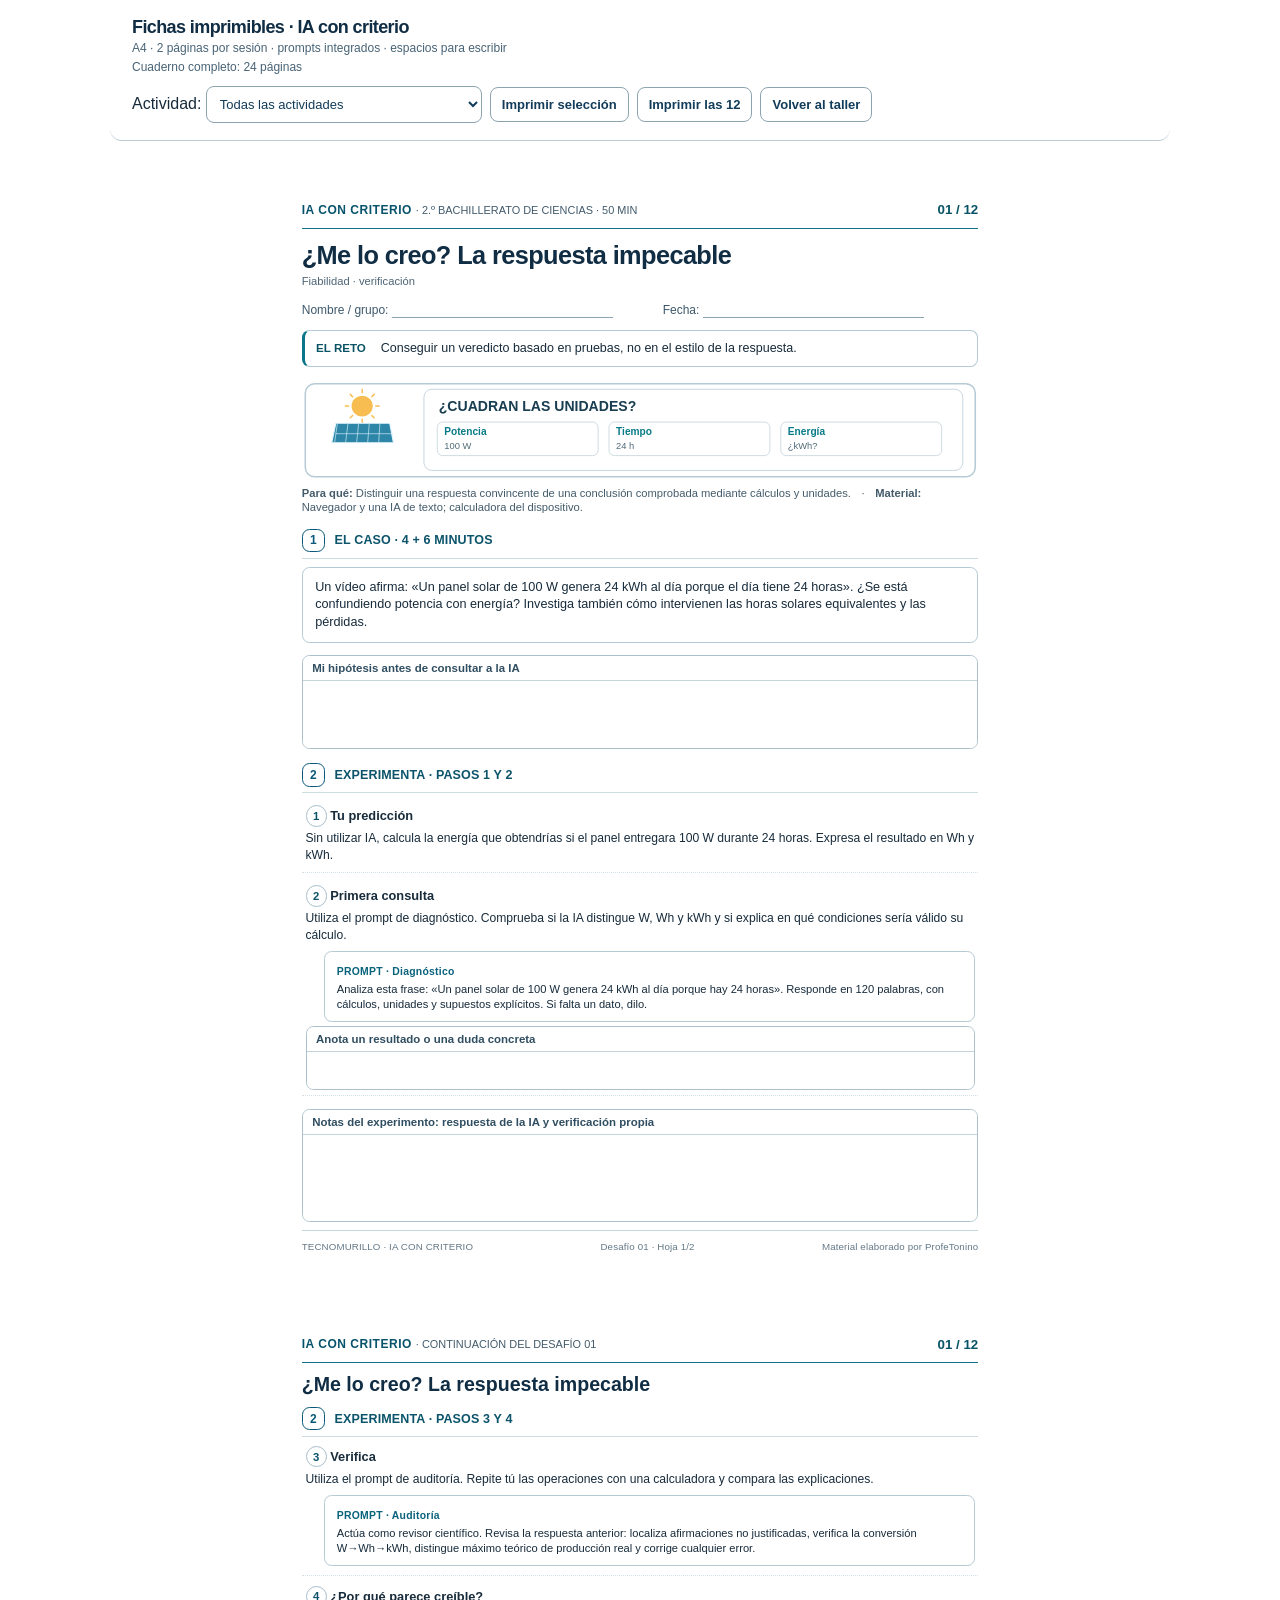
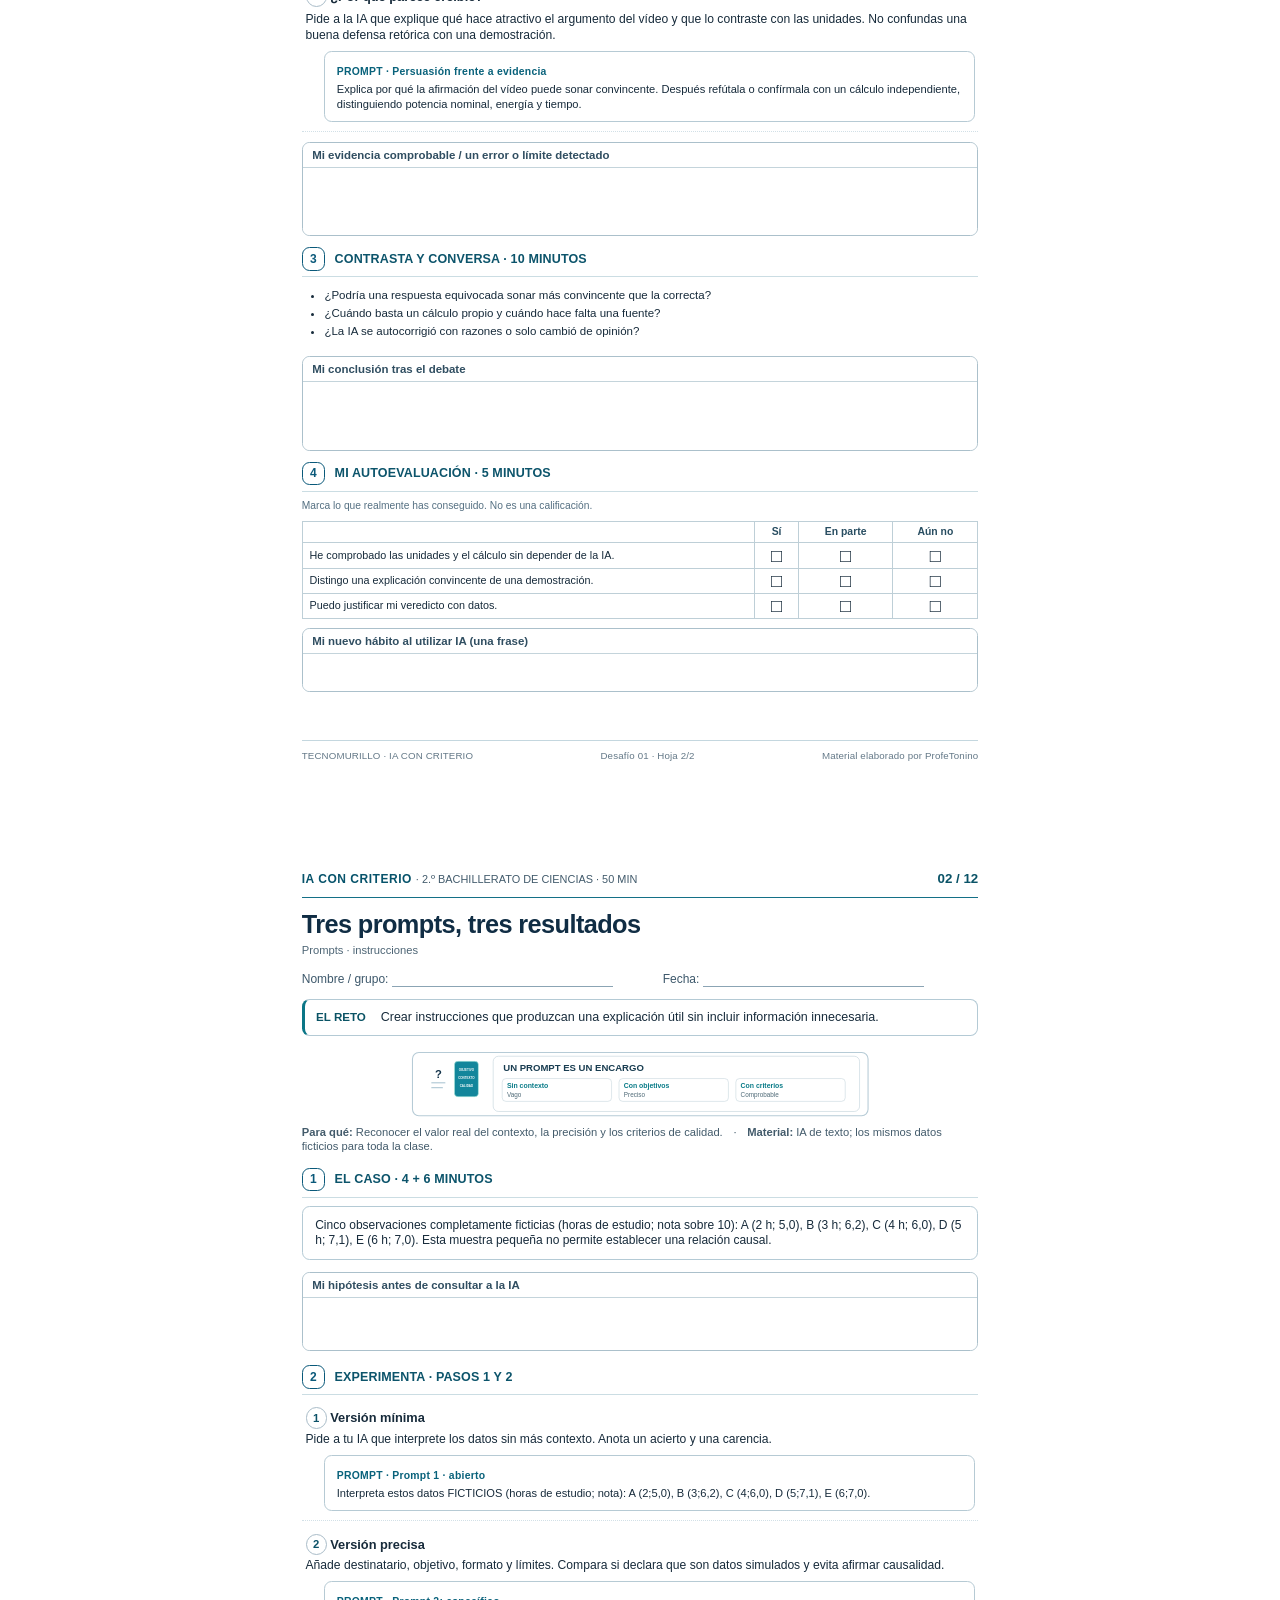
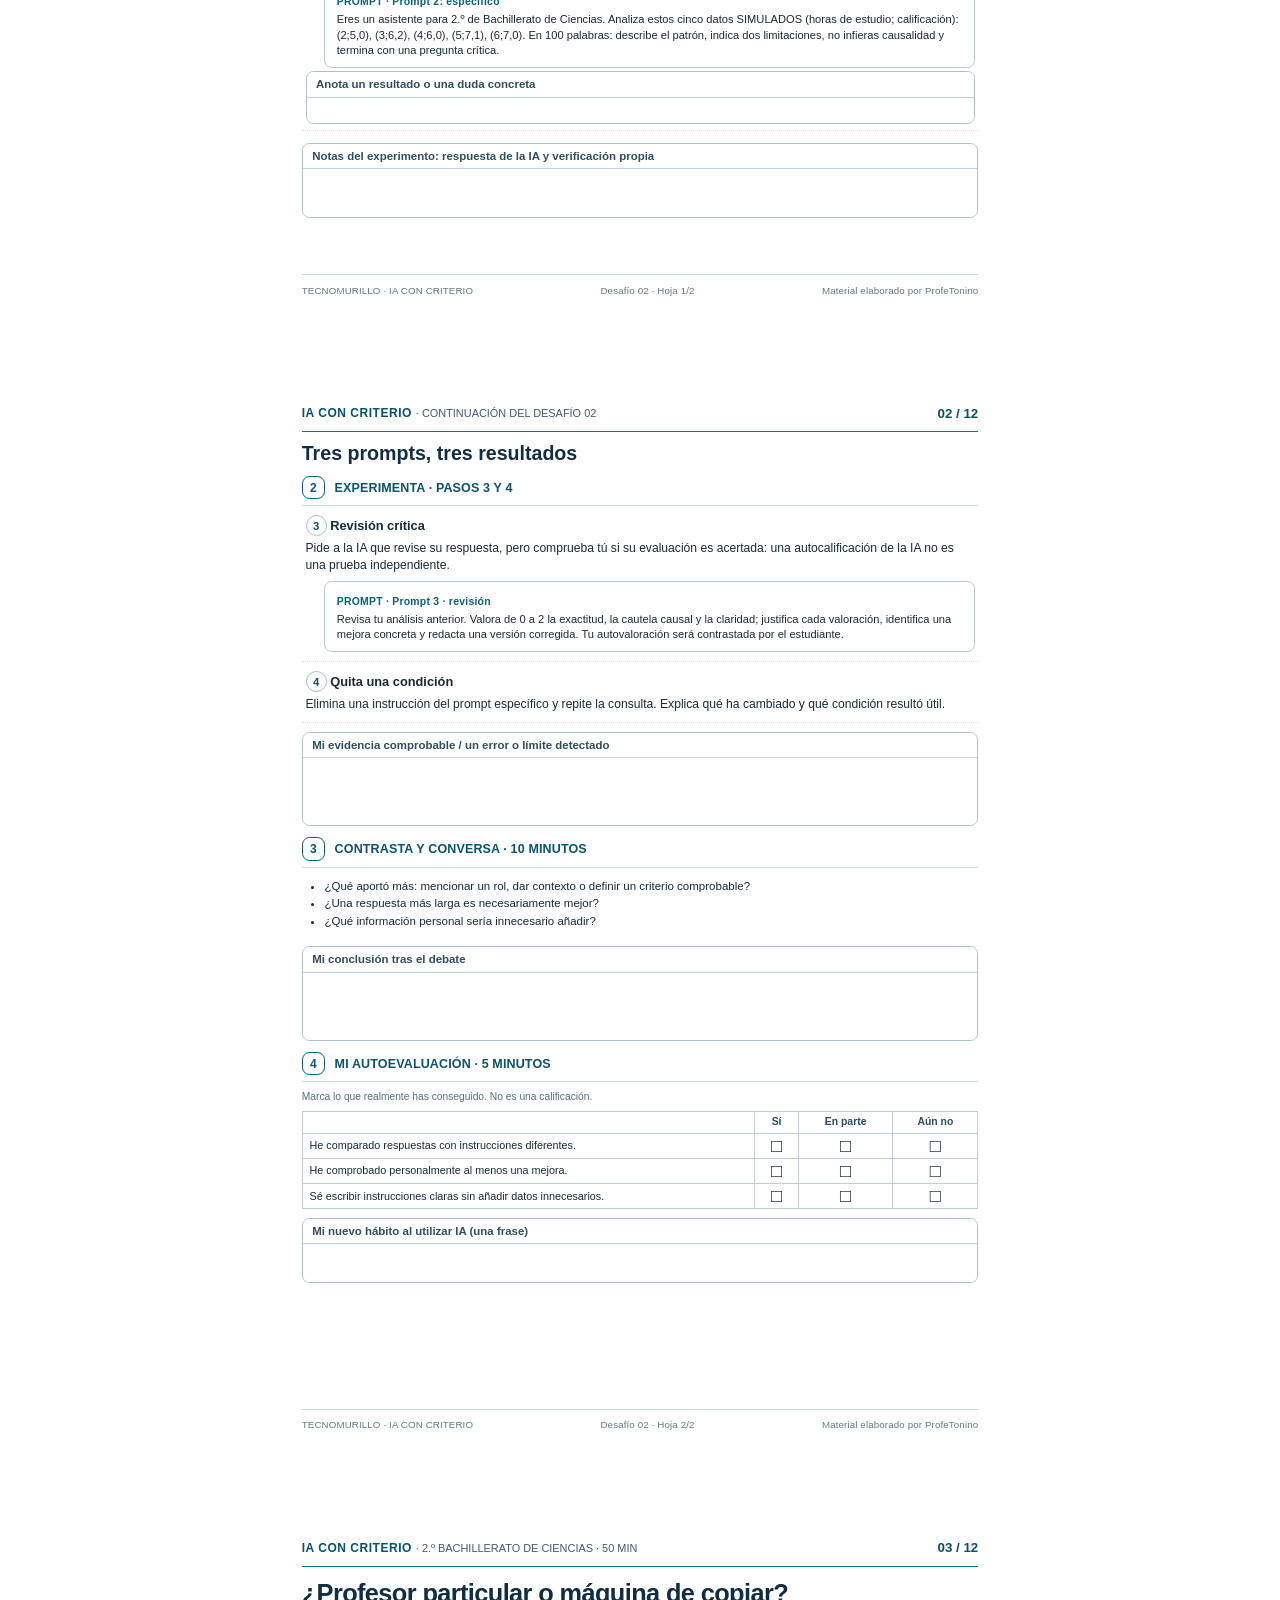
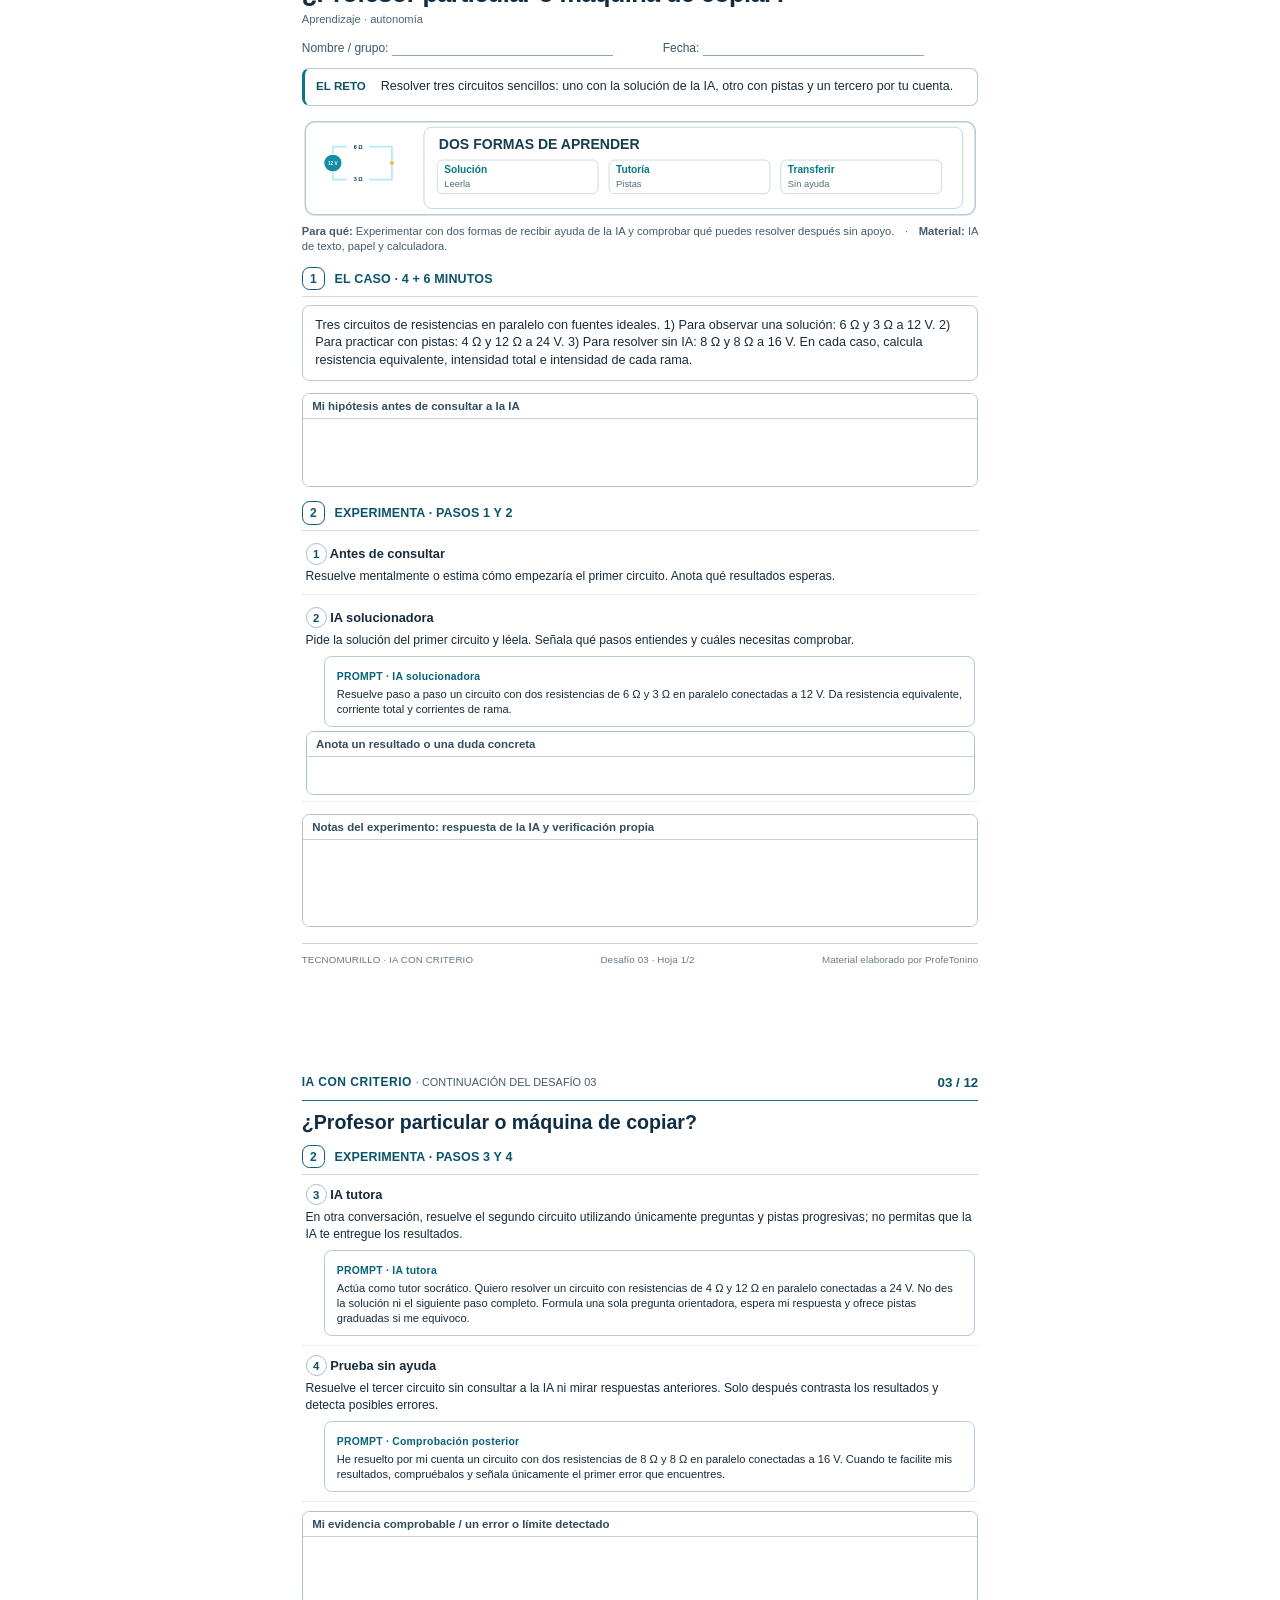
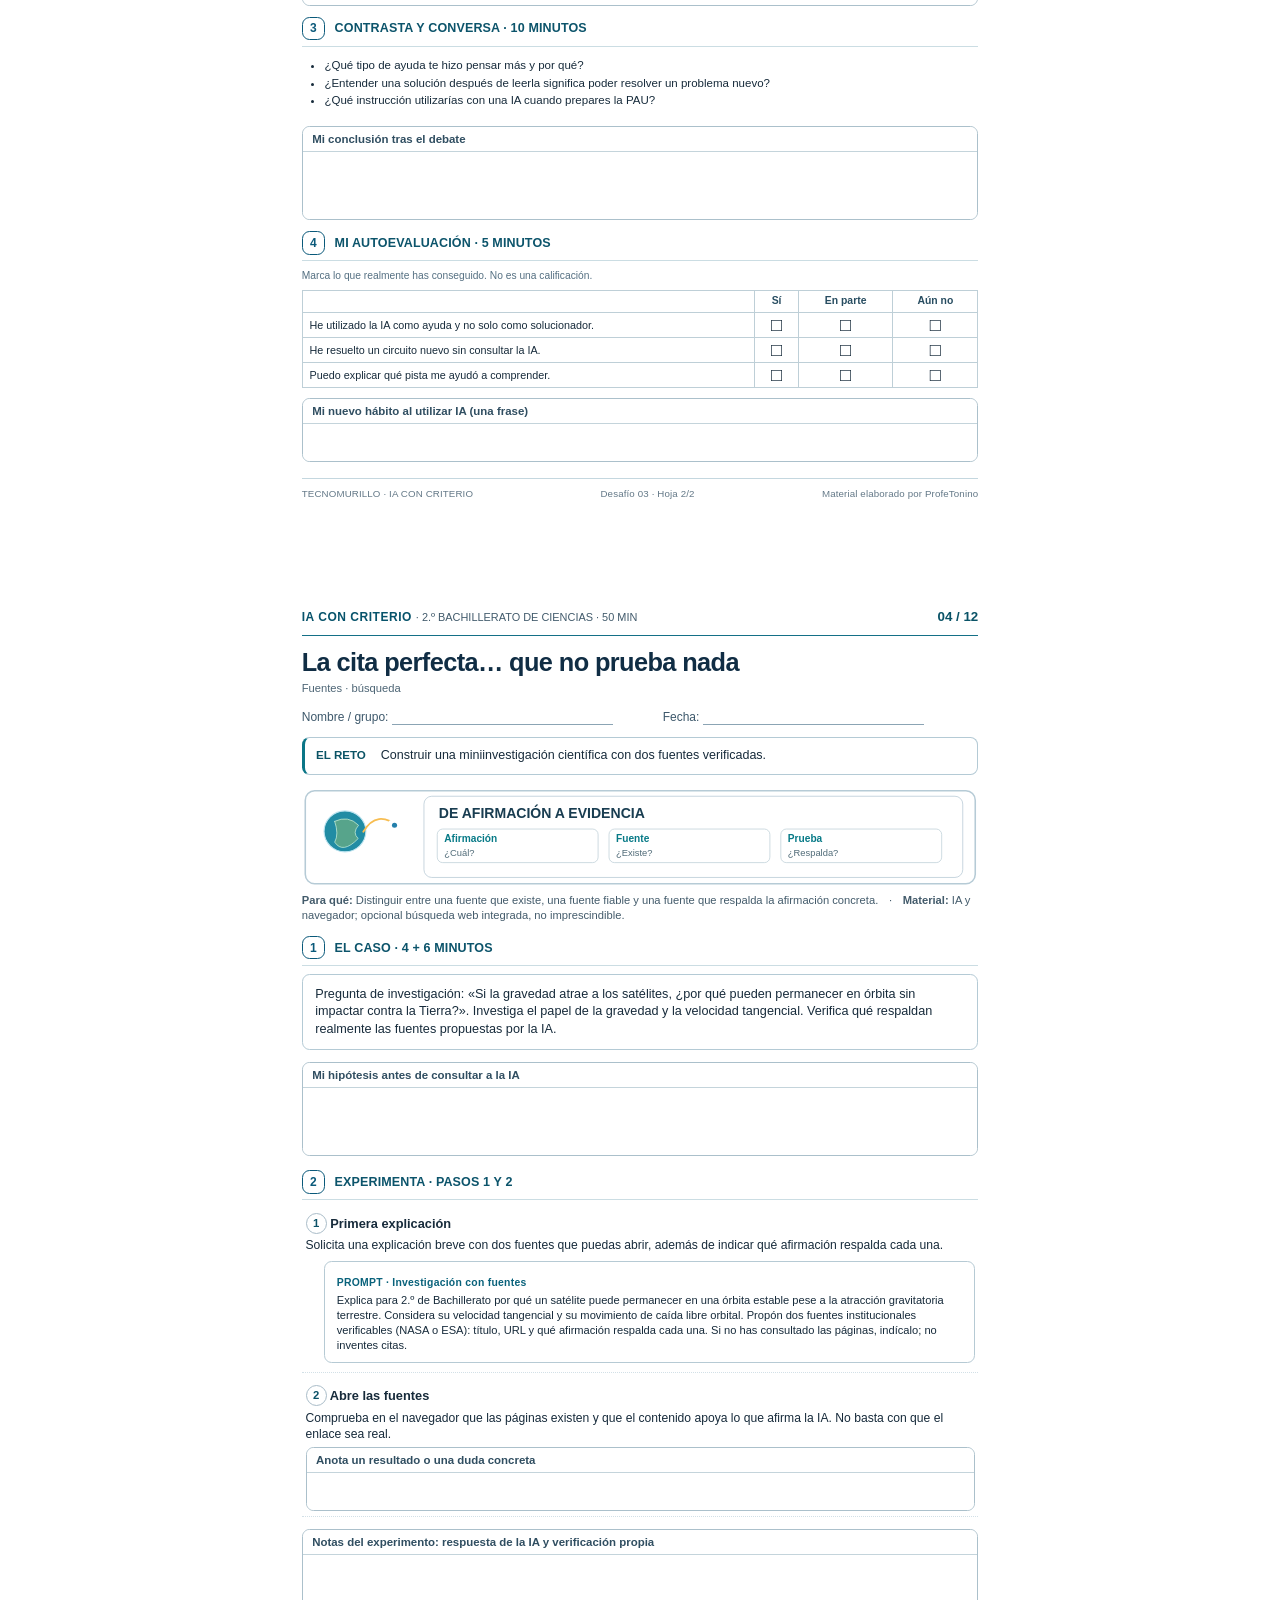
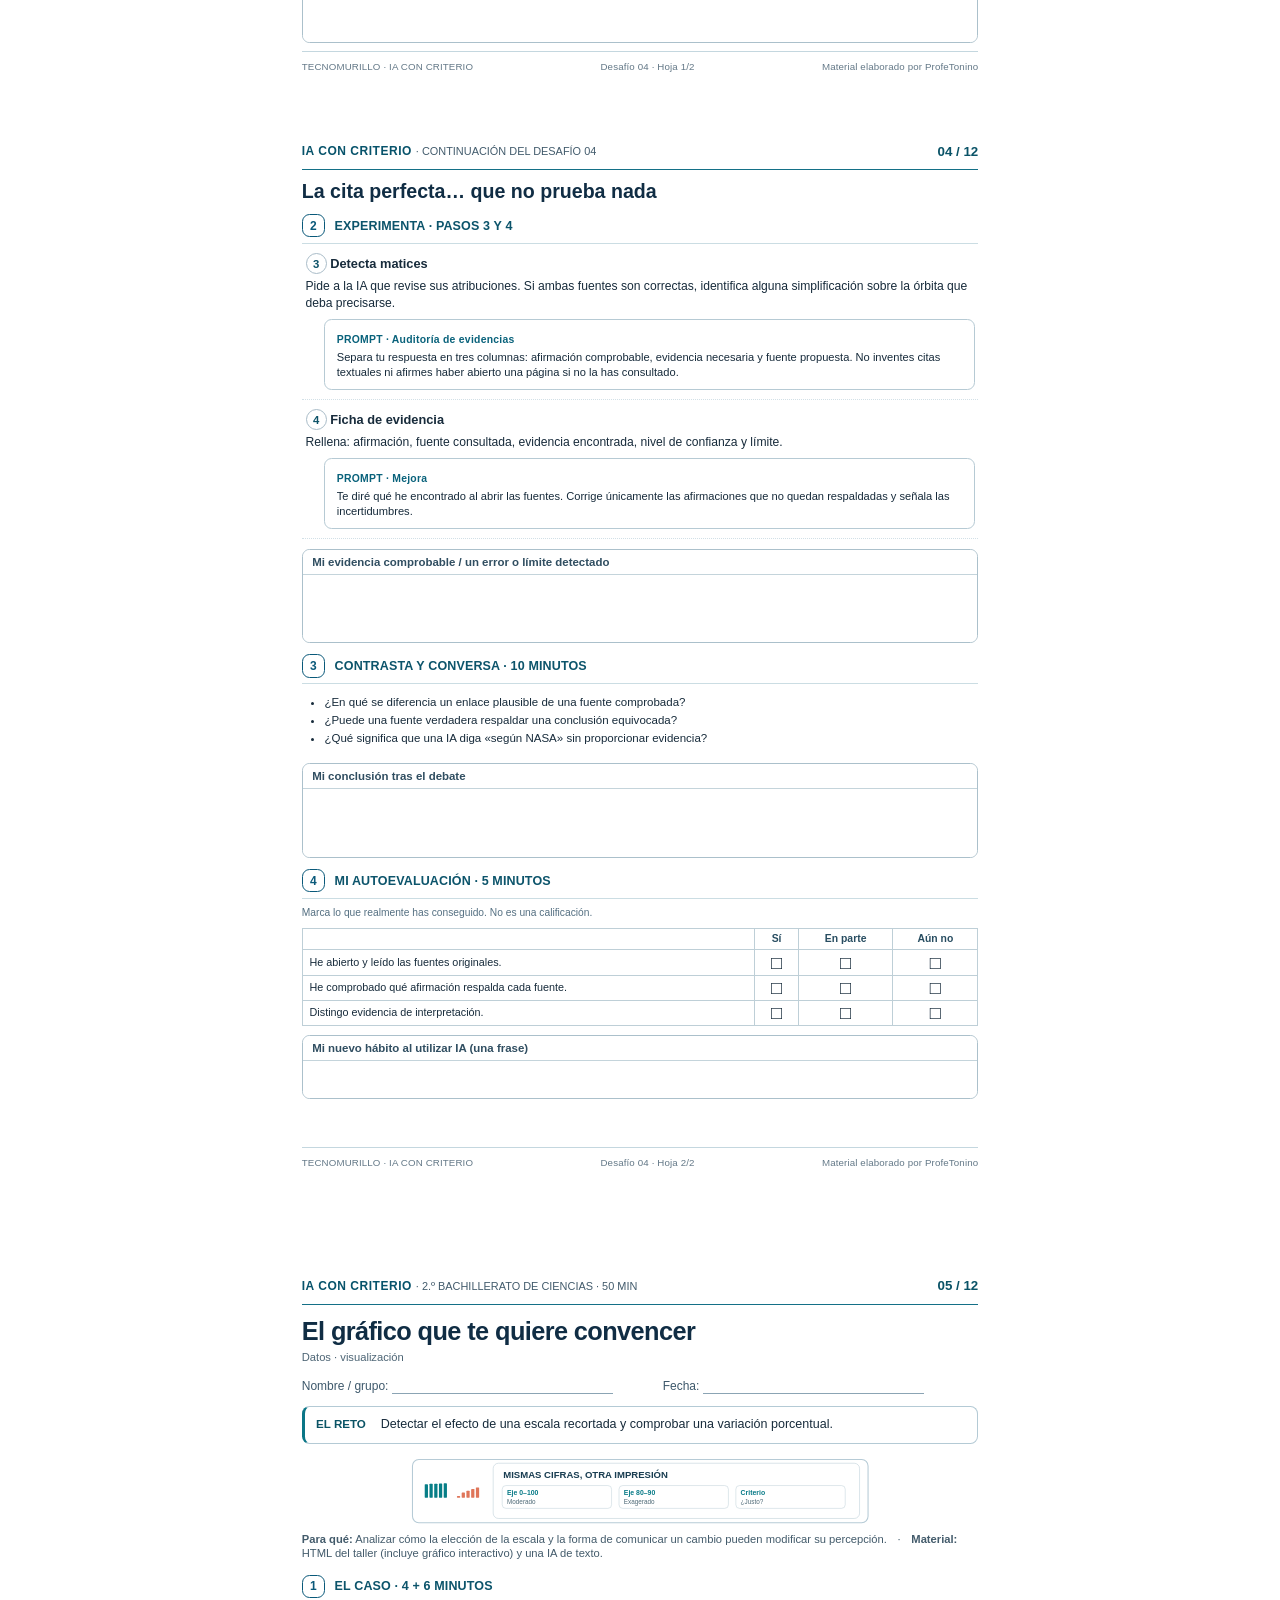
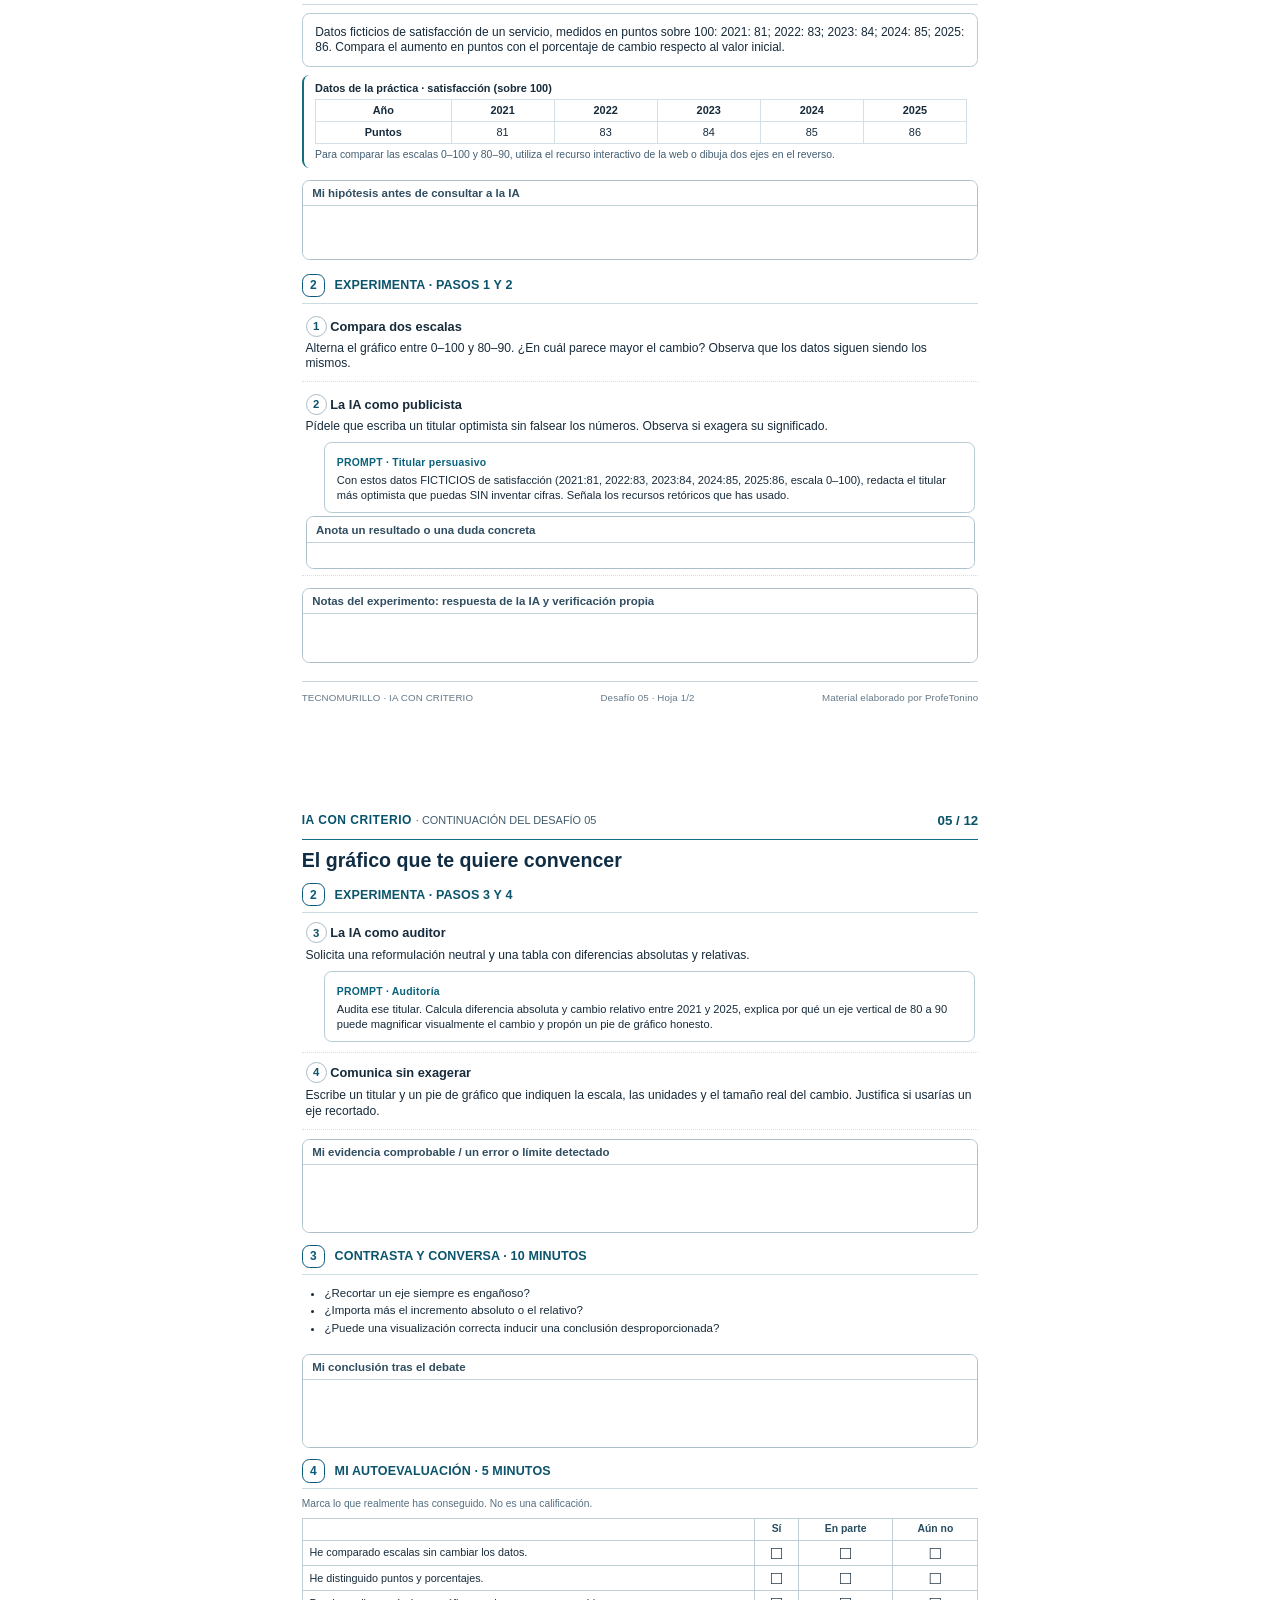
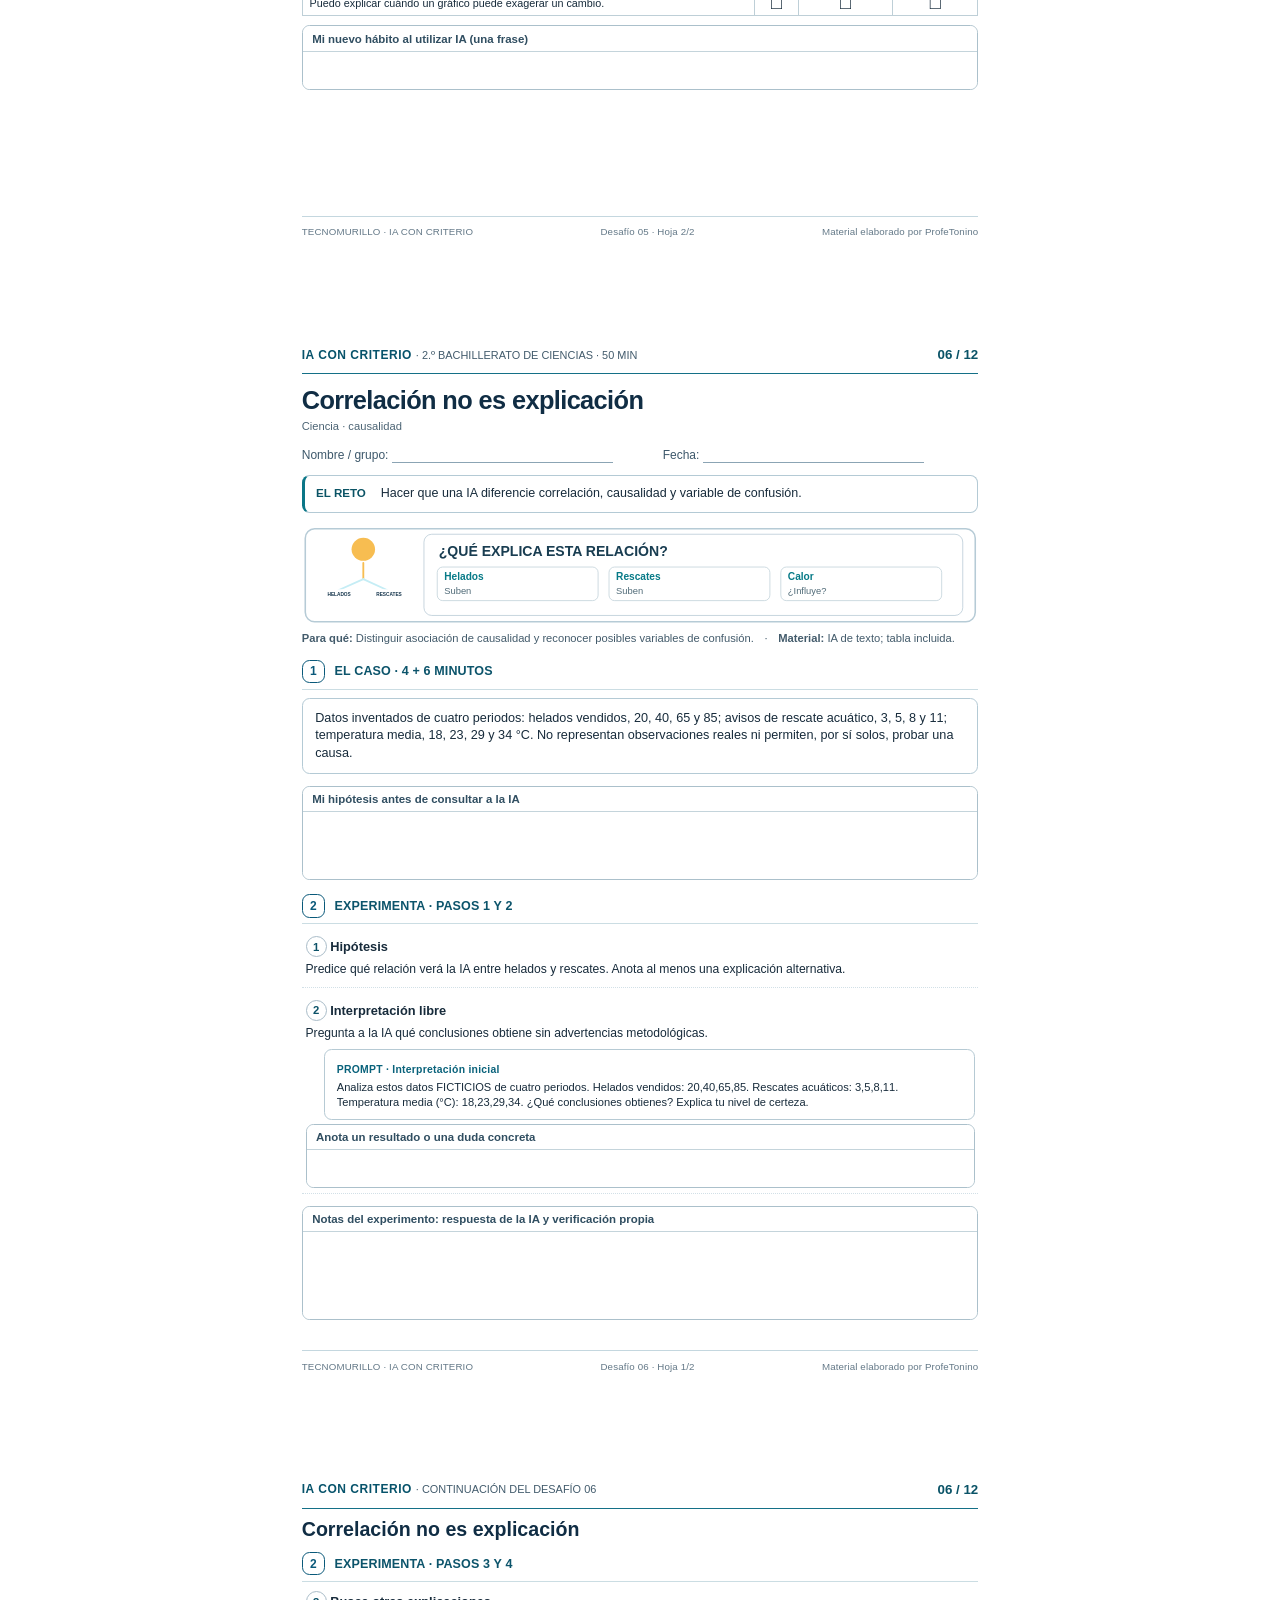
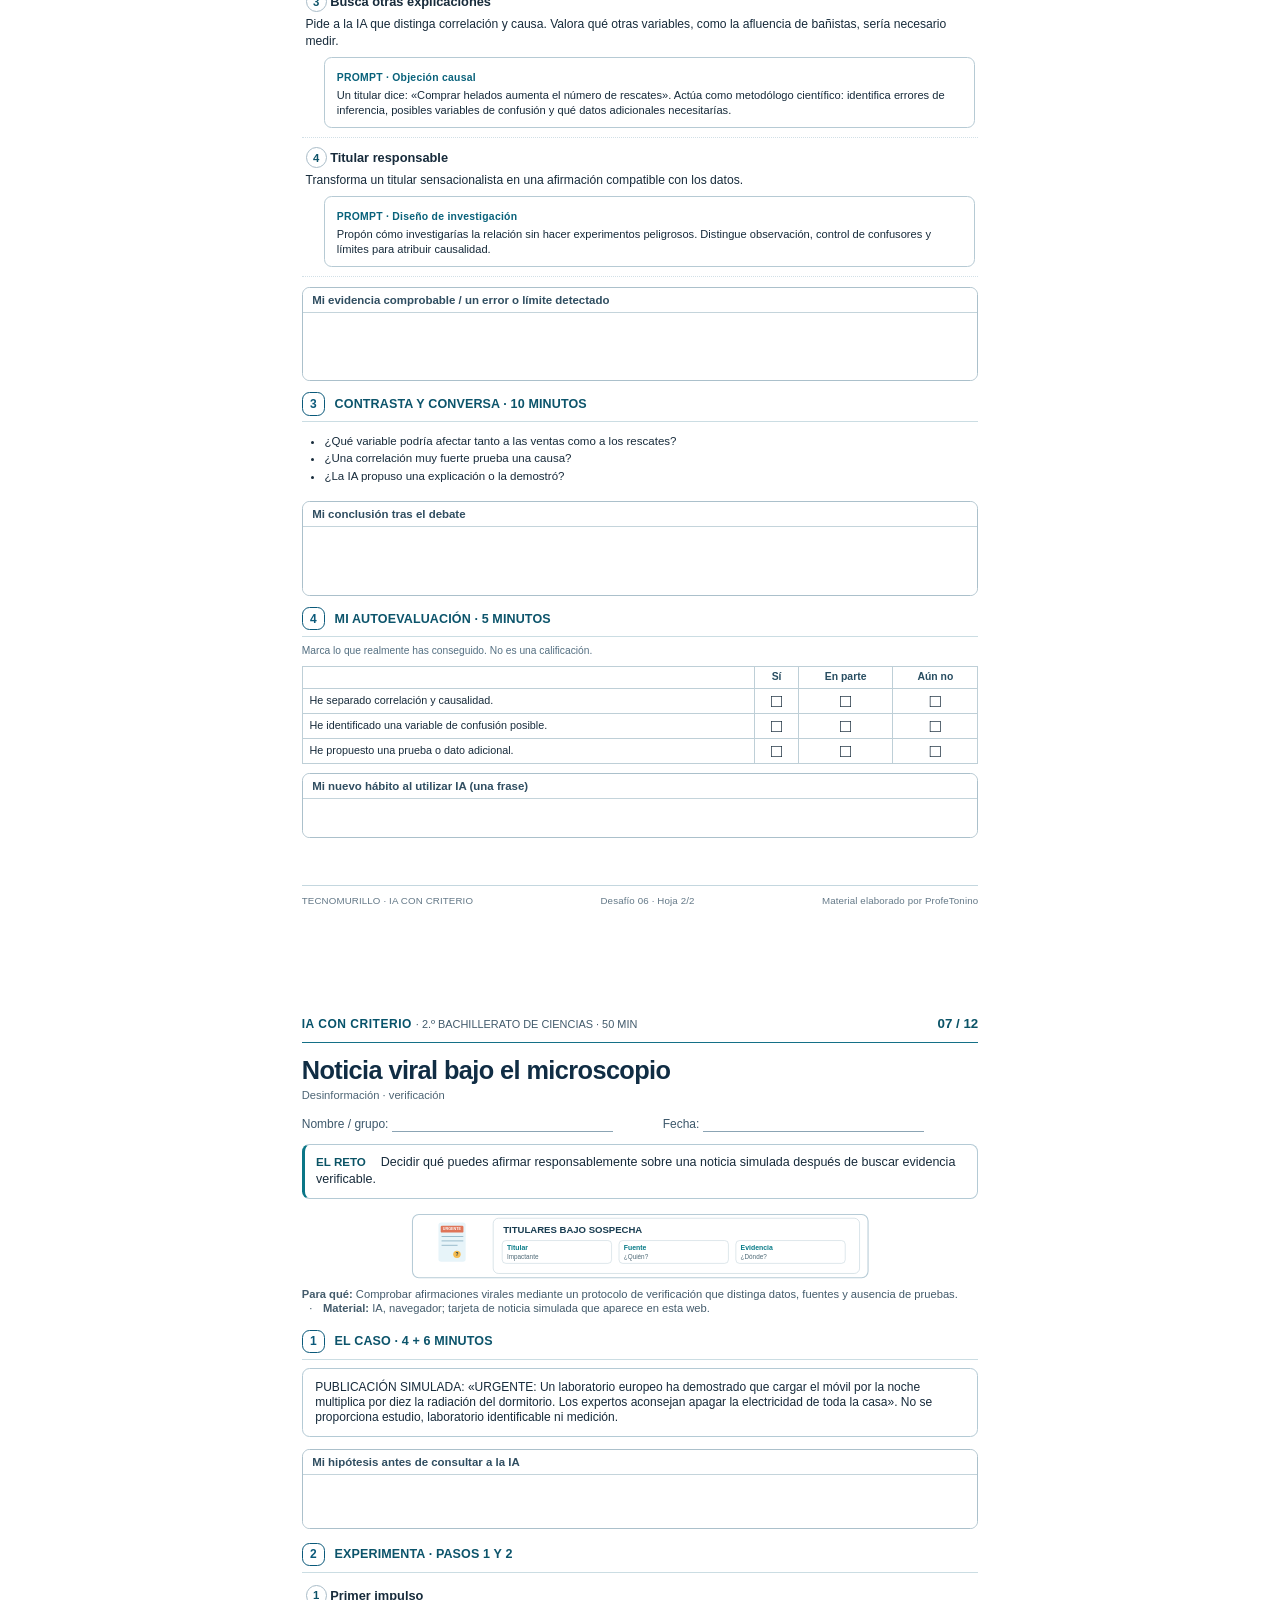
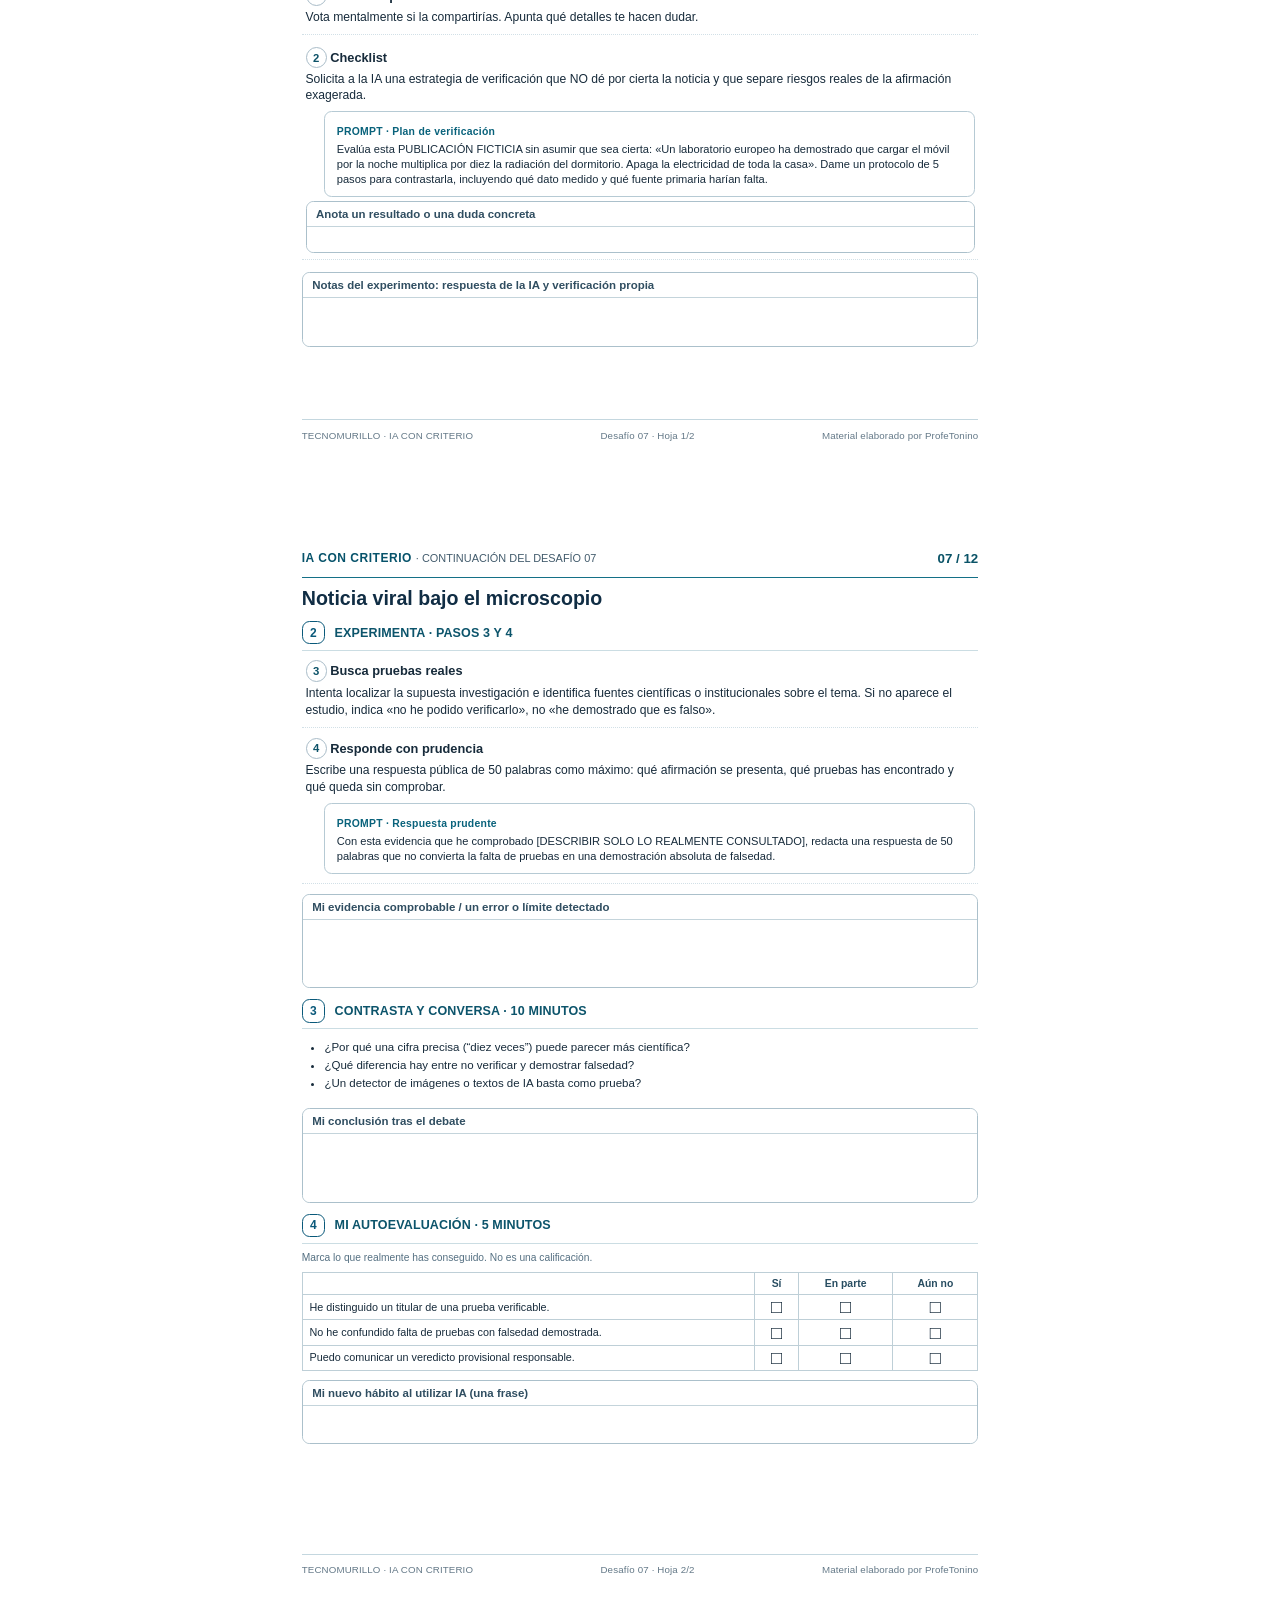
==== commit 75f487f2: "Sincronizar las 24 fichas: textos revisados, prompts y autoevaluación específica" ====
--- a/imprimir.html
+++ b/imprimir.html
@@ -86,113 +86,98 @@
 .sheet.dense .step-text{line-height:1.27}
 @media print{.print-visual{break-inside:avoid}}
 </style></head><body><div class="screenbar"><div><h1>Fichas imprimibles · IA con criterio</h1><p>A4 · 2 páginas por sesión · prompts integrados · espacios para escribir</p><p id="sheetCount" style="margin-top:5px">Cuaderno completo: 24 páginas</p></div><div class="screen-actions"><label>Actividad: <select id="sessionSelect"><option value="all">Todas las actividades</option><option value="1">01 · ¿Me lo creo? La respuesta impecabl</option><option value="2">02 · Tres prompts, tres resultados</option><option value="3">03 · ¿Profesor particular o máquina de </option><option value="4">04 · La cita perfecta… que no prueba na</option><option value="5">05 · El gráfico que te quiere convencer</option><option value="6">06 · Correlación no es explicación</option><option value="7">07 · Noticia viral bajo el microscopio</option><option value="8">08 · La IA selecciona… ¿con justicia?</option><option value="9">09 · Una IA que no te da la razón</option><option value="10">10 · El bug que pasó desapercibido</option><option value="11">11 · Privacidad: ¿qué no le contarías?</option><option value="12">12 · Misión final: tú decides, la IA as</option></select></label><button class="primary" id="printNow">Imprimir selección</button><button id="printAll">Imprimir las 12</button><a href="./">Volver al taller</a></div></div><section class="sheet" data-session="1"><div class="page-top"><div class="kicker">IA CON CRITERIO <span>· 2.º BACHILLERATO DE CIENCIAS · 50 MIN</span></div><div class="number">01 / 12</div></div>
- <h1>¿Me lo creo? La respuesta impecable</h1><div class="tag">Fiabilidad · verificación</div><div class="namebar"><span>Nombre / grupo: <i></i></span><span>Fecha: <i></i></span></div><div class="question"><span>EL RETO</span> Conseguir un veredicto basado en pruebas, no en el estilo de la respuesta.</div><div class="print-visual"><svg class="print-visual-svg" xmlns="http://www.w3.org/2000/svg" viewBox="0 0 860 121" role="img" aria-label="Pista gráfica: ¿CUADRAN LAS UNIDADES?"><rect x="1" y="1" width="858" height="119" rx="12" fill="#fff" stroke="#b6cbd6" stroke-width="2"/><g transform="translate(10,1) scale(.47,.46)"><circle cx="136" cy="62" r="29" fill="#f7bd51" /><line x1="173" y1="62" x2="182" y2="62" stroke="#f7bd51" stroke-width="4" stroke-linecap="round"/><line x1="162.16295090390227" y1="88.16295090390226" x2="168.5269119345812" y2="94.5269119345812" stroke="#f7bd51" stroke-width="4" stroke-linecap="round"/><line x1="136" y1="99" x2="136" y2="108" stroke="#f7bd51" stroke-width="4" stroke-linecap="round"/><line x1="109.83704909609774" y1="88.16295090390226" x2="103.4730880654188" y2="94.5269119345812" stroke="#f7bd51" stroke-width="4" stroke-linecap="round"/><line x1="99" y1="62.00000000000001" x2="90" y2="62.00000000000001" stroke="#f7bd51" stroke-width="4" stroke-linecap="round"/><line x1="109.83704909609773" y1="35.83704909609774" x2="103.4730880654188" y2="29.473088065418814" stroke="#f7bd51" stroke-width="4" stroke-linecap="round"/><line x1="136" y1="25" x2="136" y2="16" stroke="#f7bd51" stroke-width="4" stroke-linecap="round"/><line x1="162.16295090390224" y1="35.837049096097736" x2="168.52691193458116" y2="29.473088065418807" stroke="#f7bd51" stroke-width="4" stroke-linecap="round"/><path d="M53 164 L221 164 L211 110 L64 110 Z" stroke="#e3f5ff" stroke-width="3" stroke-linecap="round" stroke-linejoin="round" fill="#2d86a7"/><line x1="68" y1="113" x2="61" y2="162" stroke="#c5e6f2" stroke-width="2" stroke-linecap="round"/><line x1="97" y1="113" x2="91" y2="162" stroke="#c5e6f2" stroke-width="2" stroke-linecap="round"/><line x1="126" y1="113" x2="121" y2="162" stroke="#c5e6f2" stroke-width="2" stroke-linecap="round"/><line x1="155" y1="113" x2="151" y2="162" stroke="#c5e6f2" stroke-width="2" stroke-linecap="round"/><line x1="184" y1="113" x2="181" y2="162" stroke="#c5e6f2" stroke-width="2" stroke-linecap="round"/><line x1="64" y1="139" x2="218" y2="139" stroke="#c5e6f2" stroke-width="2" stroke-linecap="round"/><text x="137" y="199" font-family="Arial,sans-serif" text-anchor="middle" font-size="18" font-weight="800" fill="#ffffff">100 W × 24 h</text></g><rect x="153" y="8" width="690" height="104" rx="10" fill="#fff" stroke="#b8cbd6"/><text x="172" y="36" fill="#193d51" font-family="Arial,sans-serif" font-size="18" font-weight="800">¿CUADRAN LAS UNIDADES?</text><rect x="170" y="50" width="206" height="43" rx="7" fill="#fff" stroke="#c0d1d9"/><text x="179" y="67" font-family="Arial,sans-serif" fill="#077a87" font-size="13" font-weight="800">Potencia</text><text x="179" y="85" font-family="Arial,sans-serif" fill="#506b78" font-size="12">100 W</text><rect x="390" y="50" width="206" height="43" rx="7" fill="#fff" stroke="#c0d1d9"/><text x="399" y="67" font-family="Arial,sans-serif" fill="#077a87" font-size="13" font-weight="800">Tiempo</text><text x="399" y="85" font-family="Arial,sans-serif" fill="#506b78" font-size="12">24 h</text><rect x="610" y="50" width="206" height="43" rx="7" fill="#fff" stroke="#c0d1d9"/><text x="619" y="67" font-family="Arial,sans-serif" fill="#077a87" font-size="13" font-weight="800">Energía</text><text x="619" y="85" font-family="Arial,sans-serif" fill="#506b78" font-size="12">¿kWh?</text></svg></div><div class="intent"><strong>Para qué:</strong> Separar fluidez, certeza expresada y exactitud comprobada. <span class="dot">·</span> <strong>Material:</strong> Navegador y una IA de texto; calculadora del dispositivo.</div>
- <div class="section-head"><b>1</b><span>EL CASO · 4 + 6 MINUTOS</span></div><div class="case-paper">Un supuesto influencer asegura: «Un panel solar de 100 W genera 24 kWh al día porque hay 24 horas». Considera también que la producción real depende de las horas equivalentes de sol y de las pérdidas.</div>
- <div class="writeblock medium"><div class="write-label">Mi hipótesis antes de consultar a la IA</div><div class="paperlines"></div></div>
- <div class="section-head"><b>2</b><span>EXPERIMENTA · PASOS 1 Y 2</span></div>
- <div class="step-paper"><div class="step-title"><span class="stepnum">1</span> Hipótesis</div><div class="step-text">Antes de preguntar, anota: ¿qué parte te parece sospechosa y cuánto debería generar como máximo en 24 horas?</div></div><div class="step-paper"><div class="step-title"><span class="stepnum">2</span> Primera respuesta</div><div class="step-text">Copia el primer prompt. Registra si la IA distingue potencia (W) de energía (Wh) y si señala las limitaciones físicas.</div><div class="prompt-paper"><span class="prompt-label">PROMPT · Diagnóstico</span><div class="prompt-body">Analiza esta frase: «Un panel solar de 100 W genera 24 kWh al día porque hay 24 horas». Responde en 120 palabras, con cálculos, unidades y supuestos explícitos. Si falta un dato, dilo.</div></div><div class="writeblock short"><div class="write-label">Anota un resultado o una duda concreta</div><div class="paperlines"></div></div></div>
+ <h1>¿Me lo creo? La respuesta impecable</h1><div class="tag">Fiabilidad · verificación</div><div class="namebar"><span>Nombre / grupo: <i></i></span><span>Fecha: <i></i></span></div><div class="question"><span>EL RETO</span> Conseguir un veredicto basado en pruebas, no en el estilo de la respuesta.</div><div class="print-visual"><svg class="print-visual-svg" xmlns="http://www.w3.org/2000/svg" viewBox="0 0 860 121" role="img" aria-label="Pista gráfica: ¿CUADRAN LAS UNIDADES?"><rect x="1" y="1" width="858" height="119" rx="12" fill="#fff" stroke="#b6cbd6" stroke-width="2"/><g transform="translate(10,1) scale(.47,.46)"><circle cx="136" cy="62" r="29" fill="#f7bd51" /><line x1="173" y1="62" x2="182" y2="62" stroke="#f7bd51" stroke-width="4" stroke-linecap="round"/><line x1="162.16295090390227" y1="88.16295090390226" x2="168.5269119345812" y2="94.5269119345812" stroke="#f7bd51" stroke-width="4" stroke-linecap="round"/><line x1="136" y1="99" x2="136" y2="108" stroke="#f7bd51" stroke-width="4" stroke-linecap="round"/><line x1="109.83704909609774" y1="88.16295090390226" x2="103.4730880654188" y2="94.5269119345812" stroke="#f7bd51" stroke-width="4" stroke-linecap="round"/><line x1="99" y1="62.00000000000001" x2="90" y2="62.00000000000001" stroke="#f7bd51" stroke-width="4" stroke-linecap="round"/><line x1="109.83704909609773" y1="35.83704909609774" x2="103.4730880654188" y2="29.473088065418814" stroke="#f7bd51" stroke-width="4" stroke-linecap="round"/><line x1="136" y1="25" x2="136" y2="16" stroke="#f7bd51" stroke-width="4" stroke-linecap="round"/><line x1="162.16295090390224" y1="35.837049096097736" x2="168.52691193458116" y2="29.473088065418807" stroke="#f7bd51" stroke-width="4" stroke-linecap="round"/><path d="M53 164 L221 164 L211 110 L64 110 Z" stroke="#e3f5ff" stroke-width="3" stroke-linecap="round" stroke-linejoin="round" fill="#2d86a7"/><line x1="68" y1="113" x2="61" y2="162" stroke="#c5e6f2" stroke-width="2" stroke-linecap="round"/><line x1="97" y1="113" x2="91" y2="162" stroke="#c5e6f2" stroke-width="2" stroke-linecap="round"/><line x1="126" y1="113" x2="121" y2="162" stroke="#c5e6f2" stroke-width="2" stroke-linecap="round"/><line x1="155" y1="113" x2="151" y2="162" stroke="#c5e6f2" stroke-width="2" stroke-linecap="round"/><line x1="184" y1="113" x2="181" y2="162" stroke="#c5e6f2" stroke-width="2" stroke-linecap="round"/><line x1="64" y1="139" x2="218" y2="139" stroke="#c5e6f2" stroke-width="2" stroke-linecap="round"/><text x="137" y="199" font-family="Arial,sans-serif" text-anchor="middle" font-size="18" font-weight="800" fill="#ffffff">100 W × 24 h</text></g><rect x="153" y="8" width="690" height="104" rx="10" fill="#fff" stroke="#b8cbd6"/><text x="172" y="36" fill="#193d51" font-family="Arial,sans-serif" font-size="18" font-weight="800">¿CUADRAN LAS UNIDADES?</text><rect x="170" y="50" width="206" height="43" rx="7" fill="#fff" stroke="#c0d1d9"/><text x="179" y="67" font-family="Arial,sans-serif" fill="#077a87" font-size="13" font-weight="800">Potencia</text><text x="179" y="85" font-family="Arial,sans-serif" fill="#506b78" font-size="12">100 W</text><rect x="390" y="50" width="206" height="43" rx="7" fill="#fff" stroke="#c0d1d9"/><text x="399" y="67" font-family="Arial,sans-serif" fill="#077a87" font-size="13" font-weight="800">Tiempo</text><text x="399" y="85" font-family="Arial,sans-serif" fill="#506b78" font-size="12">24 h</text><rect x="610" y="50" width="206" height="43" rx="7" fill="#fff" stroke="#c0d1d9"/><text x="619" y="67" font-family="Arial,sans-serif" fill="#077a87" font-size="13" font-weight="800">Energía</text><text x="619" y="85" font-family="Arial,sans-serif" fill="#506b78" font-size="12">¿kWh?</text></svg></div><div class="intent"><strong>Para qué:</strong> Distinguir una respuesta convincente de una conclusión comprobada mediante cálculos y unidades. <span class="dot">·</span> <strong>Material:</strong> Navegador y una IA de texto; calculadora del dispositivo.</div>
+ <div class="section-head"><b>1</b><span>EL CASO · 4 + 6 MINUTOS</span></div><div class="case-paper">Un vídeo afirma: «Un panel solar de 100 W genera 24 kWh al día porque el día tiene 24 horas». ¿Se está confundiendo potencia con energía? Investiga también cómo intervienen las horas solares equivalentes y las pérdidas.</div>
+ <div class="writeblock medium"><div class="write-label">Mi hipótesis antes de consultar a la IA</div><div class="paperlines"></div></div>
+ <div class="section-head"><b>2</b><span>EXPERIMENTA · PASOS 1 Y 2</span></div>
+ <div class="step-paper"><div class="step-title"><span class="stepnum">1</span> Tu predicción</div><div class="step-text">Sin utilizar IA, calcula la energía que obtendrías si el panel entregara 100 W durante 24 horas. Expresa el resultado en Wh y kWh.</div></div><div class="step-paper"><div class="step-title"><span class="stepnum">2</span> Primera consulta</div><div class="step-text">Utiliza el prompt de diagnóstico. Comprueba si la IA distingue W, Wh y kWh y si explica en qué condiciones sería válido su cálculo.</div><div class="prompt-paper"><span class="prompt-label">PROMPT · Diagnóstico</span><div class="prompt-body">Analiza esta frase: «Un panel solar de 100 W genera 24 kWh al día porque hay 24 horas». Responde en 120 palabras, con cálculos, unidades y supuestos explícitos. Si falta un dato, dilo.</div></div><div class="writeblock short"><div class="write-label">Anota un resultado o una duda concreta</div><div class="paperlines"></div></div></div>
  <div class="writeblock large"><div class="write-label">Notas del experimento: respuesta de la IA y verificación propia</div><div class="paperlines"></div></div>
  <footer><span>TECNOMURILLO · IA CON CRITERIO</span><span>Desafío 01 · Hoja 1/2</span><span>Material elaborado por ProfeTonino</span></footer></section><section class="sheet" data-session="1"><div class="page-top"><div class="kicker">IA CON CRITERIO <span>· CONTINUACIÓN DEL DESAFÍO 01</span></div><div class="number">01 / 12</div></div>
  <h2>¿Me lo creo? La respuesta impecable</h2>
  <div class="section-head"><b>2</b><span>EXPERIMENTA · PASOS 3 Y 4</span></div>
- <div class="step-paper"><div class="step-title"><span class="stepnum">3</span> Auditoría</div><div class="step-text">Usa el segundo prompt. Comprueba las unidades con calculadora y compara los razonamientos.</div><div class="prompt-paper"><span class="prompt-label">PROMPT · Auditoría</span><div class="prompt-body">Actúa como revisor científico. Revisa la respuesta anterior: localiza afirmaciones no justificadas, verifica la conversión W→Wh→kWh, distingue máximo teórico de producción real y corrige cualquier error.</div></div></div><div class="step-paper"><div class="step-title"><span class="stepnum">4</span> Cambio de rol</div><div class="step-text">Pídele que defienda primero el argumento del influencer y observa si advierte la incoherencia. No aceptes argumentos sin verificación.</div><div class="prompt-paper"><span class="prompt-label">PROMPT · Prueba de resistencia</span><div class="prompt-body">Defiende el argumento del influencer durante dos frases y después somételo a una comprobación numérica independiente. Indica qué argumentos sobreviven y cuáles no.</div></div></div>
+ <div class="step-paper"><div class="step-title"><span class="stepnum">3</span> Verifica</div><div class="step-text">Utiliza el prompt de auditoría. Repite tú las operaciones con una calculadora y compara las explicaciones.</div><div class="prompt-paper"><span class="prompt-label">PROMPT · Auditoría</span><div class="prompt-body">Actúa como revisor científico. Revisa la respuesta anterior: localiza afirmaciones no justificadas, verifica la conversión W→Wh→kWh, distingue máximo teórico de producción real y corrige cualquier error.</div></div></div><div class="step-paper"><div class="step-title"><span class="stepnum">4</span> ¿Por qué parece creíble?</div><div class="step-text">Pide a la IA que explique qué hace atractivo el argumento del vídeo y que lo contraste con las unidades. No confundas una buena defensa retórica con una demostración.</div><div class="prompt-paper"><span class="prompt-label">PROMPT · Persuasión frente a evidencia</span><div class="prompt-body">Explica por qué la afirmación del vídeo puede sonar convincente. Después refútala o confírmala con un cálculo independiente, distinguiendo potencia nominal, energía y tiempo.</div></div></div>
  <div class="writeblock medium"><div class="write-label">Mi evidencia comprobable / un error o límite detectado</div><div class="paperlines"></div></div>
  <div class="section-head"><b>3</b><span>CONTRASTA Y CONVERSA · 10 MINUTOS</span></div><ul class="debate"><li>¿Podría una respuesta equivocada sonar más convincente que la correcta?</li><li>¿Cuándo basta un cálculo propio y cuándo hace falta una fuente?</li><li>¿La IA se autocorrigió con razones o solo cambió de opinión?</li></ul>
  <div class="writeblock medium"><div class="write-label">Mi conclusión tras el debate</div><div class="paperlines"></div></div>
  <div class="section-head"><b>4</b><span>MI AUTOEVALUACIÓN · 5 MINUTOS</span></div>
  <div class="selfnote">Marca lo que realmente has conseguido. No es una calificación.</div>
- <table class="selftable"><thead><tr><th></th><th>Sí</th><th>En parte</th><th>Aún no</th></tr></thead><tbody>
- <tr><td>He comprobado algún dato o resultado de manera independiente.</td><td>□</td><td>□</td><td>□</td></tr>
- <tr><td>Reconozco qué ha hecho bien la IA y cuáles son sus límites.</td><td>□</td><td>□</td><td>□</td></tr>
- <tr><td>Puedo justificar una conclusión propia.</td><td>□</td><td>□</td><td>□</td></tr></tbody></table>
+ <table class="selftable"><thead><tr><th></th><th>Sí</th><th>En parte</th><th>Aún no</th></tr></thead><tbody><tr><td>He comprobado las unidades y el cálculo sin depender de la IA.</td><td>□</td><td>□</td><td>□</td></tr><tr><td>Distingo una explicación convincente de una demostración.</td><td>□</td><td>□</td><td>□</td></tr><tr><td>Puedo justificar mi veredicto con datos.</td><td>□</td><td>□</td><td>□</td></tr></tbody></table>
  <div class="writeblock short"><div class="write-label">Mi nuevo hábito al utilizar IA (una frase)</div><div class="paperlines"></div></div>
  <footer><span>TECNOMURILLO · IA CON CRITERIO</span><span>Desafío 01 · Hoja 2/2</span><span>Material elaborado por ProfeTonino</span></footer></section><section class="sheet dense" data-session="2"><div class="page-top"><div class="kicker">IA CON CRITERIO <span>· 2.º BACHILLERATO DE CIENCIAS · 50 MIN</span></div><div class="number">02 / 12</div></div>
  <h1>Tres prompts, tres resultados</h1><div class="tag">Prompts · instrucciones</div><div class="namebar"><span>Nombre / grupo: <i></i></span><span>Fecha: <i></i></span></div><div class="question"><span>EL RETO</span> Crear instrucciones que produzcan una explicación útil sin incluir información innecesaria.</div><div class="print-visual"><svg class="print-visual-svg" xmlns="http://www.w3.org/2000/svg" viewBox="0 0 860 121" role="img" aria-label="Pista gráfica: UN PROMPT ES UN ENCARGO"><rect x="1" y="1" width="858" height="119" rx="12" fill="#fff" stroke="#b6cbd6" stroke-width="2"/><g transform="translate(10,1) scale(.47,.46)"><rect x="35" y="56" width="100" height="121" rx="12" fill="#ffffff" /><rect x="149" y="36" width="96" height="145" rx="14" fill="#13869b" stroke="#c0f6e4" stroke-width="2"/><text x="85" y="104" font-family="Arial,sans-serif" text-anchor="middle" font-size="45" font-weight="800" fill="#14344b">?</text><line x1="58" y1="124" x2="111" y2="124" stroke="#a4c0cf" stroke-width="4" stroke-linecap="round"/><line x1="58" y1="144" x2="101" y2="144" stroke="#a4c0cf" stroke-width="4" stroke-linecap="round"/><text x="197" y="75" font-family="Arial,sans-serif" text-anchor="middle" font-size="12" font-weight="800" fill="#ffffff">OBJETIVO</text><text x="197" y="109" font-family="Arial,sans-serif" text-anchor="middle" font-size="12" font-weight="800" fill="#ffffff">CONTEXTO</text><text x="197" y="143" font-family="Arial,sans-serif" text-anchor="middle" font-size="12" font-weight="800" fill="#ffffff">CALIDAD</text></g><rect x="153" y="8" width="690" height="104" rx="10" fill="#fff" stroke="#b8cbd6"/><text x="172" y="36" fill="#193d51" font-family="Arial,sans-serif" font-size="18" font-weight="800">UN PROMPT ES UN ENCARGO</text><rect x="170" y="50" width="206" height="43" rx="7" fill="#fff" stroke="#c0d1d9"/><text x="179" y="67" font-family="Arial,sans-serif" fill="#077a87" font-size="13" font-weight="800">Sin contexto</text><text x="179" y="85" font-family="Arial,sans-serif" fill="#506b78" font-size="12">Vago</text><rect x="390" y="50" width="206" height="43" rx="7" fill="#fff" stroke="#c0d1d9"/><text x="399" y="67" font-family="Arial,sans-serif" fill="#077a87" font-size="13" font-weight="800">Con objetivos</text><text x="399" y="85" font-family="Arial,sans-serif" fill="#506b78" font-size="12">Preciso</text><rect x="610" y="50" width="206" height="43" rx="7" fill="#fff" stroke="#c0d1d9"/><text x="619" y="67" font-family="Arial,sans-serif" fill="#077a87" font-size="13" font-weight="800">Con criterios</text><text x="619" y="85" font-family="Arial,sans-serif" fill="#506b78" font-size="12">Comprobable</text></svg></div><div class="intent"><strong>Para qué:</strong> Reconocer el valor real del contexto, la precisión y los criterios de calidad. <span class="dot">·</span> <strong>Material:</strong> IA de texto; los mismos datos ficticios para toda la clase.</div>
- <div class="section-head"><b>1</b><span>EL CASO · 4 + 6 MINUTOS</span></div><div class="case-paper">Datos simulados de horas de estudio y resultados: Ana (2 h, 5,0), B (3 h, 6,2), C (4 h, 6,0), D (5 h, 7,1), E (6 h, 7,0). Son cinco observaciones inventadas; no permiten demostrar causalidad.</div>
- <div class="writeblock medium"><div class="write-label">Mi hipótesis antes de consultar a la IA</div><div class="paperlines"></div></div>
- <div class="section-head"><b>2</b><span>EXPERIMENTA · PASOS 1 Y 2</span></div>
- <div class="step-paper"><div class="step-title"><span class="stepnum">1</span> Versión mínima</div><div class="step-text">Pide a tu IA que interprete los datos sin más contexto. Anota un acierto y una carencia.</div><div class="prompt-paper"><span class="prompt-label">PROMPT · Prompt 1: vago</span><div class="prompt-body">Analiza estos datos: Ana 2 h/5,0; B 3 h/6,2; C 4 h/6,0; D 5 h/7,1; E 6 h/7,0.</div></div></div><div class="step-paper"><div class="step-title"><span class="stepnum">2</span> Versión precisa</div><div class="step-text">Añade destinatario, objetivo, formato y límites. Compara si declara que son datos simulados y evita afirmar causalidad.</div><div class="prompt-paper"><span class="prompt-label">PROMPT · Prompt 2: específico</span><div class="prompt-body">Eres un asistente para 2.º de Bachillerato de Ciencias. Analiza estos cinco datos SIMULADOS (horas de estudio; calificación): (2;5,0), (3;6,2), (4;6,0), (5;7,1), (6;7,0). En 100 palabras: describe el patrón, indica dos limitaciones, no infieras causalidad y termina con una pregunta crítica.</div></div><div class="writeblock short"><div class="write-label">Anota un resultado o una duda concreta</div><div class="paperlines"></div></div></div>
+ <div class="section-head"><b>1</b><span>EL CASO · 4 + 6 MINUTOS</span></div><div class="case-paper">Cinco observaciones completamente ficticias (horas de estudio; nota sobre 10): A (2 h; 5,0), B (3 h; 6,2), C (4 h; 6,0), D (5 h; 7,1), E (6 h; 7,0). Esta muestra pequeña no permite establecer una relación causal.</div>
+ <div class="writeblock medium"><div class="write-label">Mi hipótesis antes de consultar a la IA</div><div class="paperlines"></div></div>
+ <div class="section-head"><b>2</b><span>EXPERIMENTA · PASOS 1 Y 2</span></div>
+ <div class="step-paper"><div class="step-title"><span class="stepnum">1</span> Versión mínima</div><div class="step-text">Pide a tu IA que interprete los datos sin más contexto. Anota un acierto y una carencia.</div><div class="prompt-paper"><span class="prompt-label">PROMPT · Prompt 1 · abierto</span><div class="prompt-body">Interpreta estos datos FICTICIOS (horas de estudio; nota): A (2;5,0), B (3;6,2), C (4;6,0), D (5;7,1), E (6;7,0).</div></div></div><div class="step-paper"><div class="step-title"><span class="stepnum">2</span> Versión precisa</div><div class="step-text">Añade destinatario, objetivo, formato y límites. Compara si declara que son datos simulados y evita afirmar causalidad.</div><div class="prompt-paper"><span class="prompt-label">PROMPT · Prompt 2: específico</span><div class="prompt-body">Eres un asistente para 2.º de Bachillerato de Ciencias. Analiza estos cinco datos SIMULADOS (horas de estudio; calificación): (2;5,0), (3;6,2), (4;6,0), (5;7,1), (6;7,0). En 100 palabras: describe el patrón, indica dos limitaciones, no infieras causalidad y termina con una pregunta crítica.</div></div><div class="writeblock short"><div class="write-label">Anota un resultado o una duda concreta</div><div class="paperlines"></div></div></div>
  <div class="writeblock large"><div class="write-label">Notas del experimento: respuesta de la IA y verificación propia</div><div class="paperlines"></div></div>
  <footer><span>TECNOMURILLO · IA CON CRITERIO</span><span>Desafío 02 · Hoja 1/2</span><span>Material elaborado por ProfeTonino</span></footer></section><section class="sheet" data-session="2"><div class="page-top"><div class="kicker">IA CON CRITERIO <span>· CONTINUACIÓN DEL DESAFÍO 02</span></div><div class="number">02 / 12</div></div>
  <h2>Tres prompts, tres resultados</h2>
  <div class="section-head"><b>2</b><span>EXPERIMENTA · PASOS 3 Y 4</span></div>
- <div class="step-paper"><div class="step-title"><span class="stepnum">3</span> Versión auditada</div><div class="step-text">Haz que la IA critice su propio análisis con la lista de comprobación y mejore la versión.</div><div class="prompt-paper"><span class="prompt-label">PROMPT · Prompt 3: revisor</span><div class="prompt-body">Evalúa tu respuesta anterior de 0 a 2 en exactitud de datos, cautela causal, claridad y adecuación al encargo. Justifica cada puntuación, señala un defecto concreto y presenta una versión corregida.</div></div></div><div class="step-paper"><div class="step-title"><span class="stepnum">4</span> Ablación</div><div class="step-text">Quita una instrucción importante y observa qué cambia. Decide qué elemento aportaba más valor.</div></div>
+ <div class="step-paper"><div class="step-title"><span class="stepnum">3</span> Revisión crítica</div><div class="step-text">Pide a la IA que revise su respuesta, pero comprueba tú si su evaluación es acertada: una autocalificación de la IA no es una prueba independiente.</div><div class="prompt-paper"><span class="prompt-label">PROMPT · Prompt 3 · revisión</span><div class="prompt-body">Revisa tu análisis anterior. Valora de 0 a 2 la exactitud, la cautela causal y la claridad; justifica cada valoración, identifica una mejora concreta y redacta una versión corregida. Tu autovaloración será contrastada por el estudiante.</div></div></div><div class="step-paper"><div class="step-title"><span class="stepnum">4</span> Quita una condición</div><div class="step-text">Elimina una instrucción del prompt específico y repite la consulta. Explica qué ha cambiado y qué condición resultó útil.</div></div>
  <div class="writeblock medium"><div class="write-label">Mi evidencia comprobable / un error o límite detectado</div><div class="paperlines"></div></div>
  <div class="section-head"><b>3</b><span>CONTRASTA Y CONVERSA · 10 MINUTOS</span></div><ul class="debate"><li>¿Qué aportó más: mencionar un rol, dar contexto o definir un criterio comprobable?</li><li>¿Una respuesta más larga es necesariamente mejor?</li><li>¿Qué información personal sería innecesario añadir?</li></ul>
  <div class="writeblock medium"><div class="write-label">Mi conclusión tras el debate</div><div class="paperlines"></div></div>
  <div class="section-head"><b>4</b><span>MI AUTOEVALUACIÓN · 5 MINUTOS</span></div>
  <div class="selfnote">Marca lo que realmente has conseguido. No es una calificación.</div>
- <table class="selftable"><thead><tr><th></th><th>Sí</th><th>En parte</th><th>Aún no</th></tr></thead><tbody>
- <tr><td>He comprobado algún dato o resultado de manera independiente.</td><td>□</td><td>□</td><td>□</td></tr>
- <tr><td>Reconozco qué ha hecho bien la IA y cuáles son sus límites.</td><td>□</td><td>□</td><td>□</td></tr>
- <tr><td>Puedo justificar una conclusión propia.</td><td>□</td><td>□</td><td>□</td></tr></tbody></table>
+ <table class="selftable"><thead><tr><th></th><th>Sí</th><th>En parte</th><th>Aún no</th></tr></thead><tbody><tr><td>He comparado respuestas con instrucciones diferentes.</td><td>□</td><td>□</td><td>□</td></tr><tr><td>He comprobado personalmente al menos una mejora.</td><td>□</td><td>□</td><td>□</td></tr><tr><td>Sé escribir instrucciones claras sin añadir datos innecesarios.</td><td>□</td><td>□</td><td>□</td></tr></tbody></table>
  <div class="writeblock short"><div class="write-label">Mi nuevo hábito al utilizar IA (una frase)</div><div class="paperlines"></div></div>
  <footer><span>TECNOMURILLO · IA CON CRITERIO</span><span>Desafío 02 · Hoja 2/2</span><span>Material elaborado por ProfeTonino</span></footer></section><section class="sheet" data-session="3"><div class="page-top"><div class="kicker">IA CON CRITERIO <span>· 2.º BACHILLERATO DE CIENCIAS · 50 MIN</span></div><div class="number">03 / 12</div></div>
- <h1>¿Profesor particular o máquina de copiar?</h1><div class="tag">Aprendizaje · autonomía</div><div class="namebar"><span>Nombre / grupo: <i></i></span><span>Fecha: <i></i></span></div><div class="question"><span>EL RETO</span> Resolver una variante sin IA después de utilizarla como tutor.</div><div class="print-visual"><svg class="print-visual-svg" xmlns="http://www.w3.org/2000/svg" viewBox="0 0 860 121" role="img" aria-label="Pista gráfica: DOS FORMAS DE APRENDER"><rect x="1" y="1" width="858" height="119" rx="12" fill="#fff" stroke="#b6cbd6" stroke-width="2"/><g transform="translate(10,1) scale(.47,.46)"><line x1="56" y1="69" x2="217" y2="69" stroke="#b7eaf5" stroke-width="5" stroke-linecap="round"/><line x1="56" y1="69" x2="56" y2="161" stroke="#b7eaf5" stroke-width="5" stroke-linecap="round"/><line x1="217" y1="69" x2="217" y2="161" stroke="#b7eaf5" stroke-width="5" stroke-linecap="round"/><line x1="56" y1="161" x2="217" y2="161" stroke="#b7eaf5" stroke-width="5" stroke-linecap="round"/><rect x="95" y="59" width="60" height="23" rx="3" fill="#ffffff" /><text x="125" y="75" font-family="Arial,sans-serif" text-anchor="middle" font-size="15" font-weight="800" fill="#14344b">6 Ω</text><rect x="95" y="149" width="60" height="23" rx="3" fill="#ffffff" /><text x="125" y="165" font-family="Arial,sans-serif" text-anchor="middle" font-size="15" font-weight="800" fill="#14344b">3 Ω</text><circle cx="56" cy="115" r="25" fill="#148da4" stroke="#ffffff" stroke-width="3"/><text x="56" y="120" font-family="Arial,sans-serif" text-anchor="middle" font-size="13" font-weight="800" fill="#ffffff">12 V</text><circle cx="217" cy="115" r="6" fill="#f7bd51" /><text x="138" y="202" font-family="Arial,sans-serif" text-anchor="middle" font-size="13" font-weight="800" fill="#ffffff">¿CÓMO LO RESUELVES?</text></g><rect x="153" y="8" width="690" height="104" rx="10" fill="#fff" stroke="#b8cbd6"/><text x="172" y="36" fill="#193d51" font-family="Arial,sans-serif" font-size="18" font-weight="800">DOS FORMAS DE APRENDER</text><rect x="170" y="50" width="206" height="43" rx="7" fill="#fff" stroke="#c0d1d9"/><text x="179" y="67" font-family="Arial,sans-serif" fill="#077a87" font-size="13" font-weight="800">Solución</text><text x="179" y="85" font-family="Arial,sans-serif" fill="#506b78" font-size="12">Leerla</text><rect x="390" y="50" width="206" height="43" rx="7" fill="#fff" stroke="#c0d1d9"/><text x="399" y="67" font-family="Arial,sans-serif" fill="#077a87" font-size="13" font-weight="800">Tutoría</text><text x="399" y="85" font-family="Arial,sans-serif" fill="#506b78" font-size="12">Pistas</text><rect x="610" y="50" width="206" height="43" rx="7" fill="#fff" stroke="#c0d1d9"/><text x="619" y="67" font-family="Arial,sans-serif" fill="#077a87" font-size="13" font-weight="800">Transferir</text><text x="619" y="85" font-family="Arial,sans-serif" fill="#506b78" font-size="12">Sin ayuda</text></svg></div><div class="intent"><strong>Para qué:</strong> Comparar el aprendizaje activo con la recepción pasiva de una solución. <span class="dot">·</span> <strong>Material:</strong> IA de texto, papel y calculadora.</div>
- <div class="section-head"><b>1</b><span>EL CASO · 4 + 6 MINUTOS</span></div><div class="case-paper">Problema de ensayo: dos resistencias de 6 Ω y 3 Ω conectadas en paralelo a una fuente ideal de 12 V. Calcula resistencia equivalente, corriente total y corriente en cada rama. Transferencia: 4 Ω y 12 Ω en paralelo a 24 V.</div>
- <div class="writeblock medium"><div class="write-label">Mi hipótesis antes de consultar a la IA</div><div class="paperlines"></div></div>
- <div class="section-head"><b>2</b><span>EXPERIMENTA · PASOS 1 Y 2</span></div>
- <div class="step-paper"><div class="step-title"><span class="stepnum">1</span> Predicción</div><div class="step-text">Sin IA, apunta cómo empezarías el primer circuito y qué resultados esperas aproximadamente.</div></div><div class="step-paper"><div class="step-title"><span class="stepnum">2</span> Modo solucionador</div><div class="step-text">Solicita la solución completa y léela. Marca qué entiendes realmente y qué has aceptado sin comprobar.</div><div class="prompt-paper"><span class="prompt-label">PROMPT · IA solucionadora</span><div class="prompt-body">Resuelve paso a paso un circuito con dos resistencias de 6 Ω y 3 Ω en paralelo conectadas a 12 V. Da resistencia equivalente, corriente total y corrientes de rama.</div></div><div class="writeblock short"><div class="write-label">Anota un resultado o una duda concreta</div><div class="paperlines"></div></div></div>
+ <h1>¿Profesor particular o máquina de copiar?</h1><div class="tag">Aprendizaje · autonomía</div><div class="namebar"><span>Nombre / grupo: <i></i></span><span>Fecha: <i></i></span></div><div class="question"><span>EL RETO</span> Resolver tres circuitos sencillos: uno con la solución de la IA, otro con pistas y un tercero por tu cuenta.</div><div class="print-visual"><svg class="print-visual-svg" xmlns="http://www.w3.org/2000/svg" viewBox="0 0 860 121" role="img" aria-label="Pista gráfica: DOS FORMAS DE APRENDER"><rect x="1" y="1" width="858" height="119" rx="12" fill="#fff" stroke="#b6cbd6" stroke-width="2"/><g transform="translate(10,1) scale(.47,.46)"><line x1="56" y1="69" x2="217" y2="69" stroke="#b7eaf5" stroke-width="5" stroke-linecap="round"/><line x1="56" y1="69" x2="56" y2="161" stroke="#b7eaf5" stroke-width="5" stroke-linecap="round"/><line x1="217" y1="69" x2="217" y2="161" stroke="#b7eaf5" stroke-width="5" stroke-linecap="round"/><line x1="56" y1="161" x2="217" y2="161" stroke="#b7eaf5" stroke-width="5" stroke-linecap="round"/><rect x="95" y="59" width="60" height="23" rx="3" fill="#ffffff" /><text x="125" y="75" font-family="Arial,sans-serif" text-anchor="middle" font-size="15" font-weight="800" fill="#14344b">6 Ω</text><rect x="95" y="149" width="60" height="23" rx="3" fill="#ffffff" /><text x="125" y="165" font-family="Arial,sans-serif" text-anchor="middle" font-size="15" font-weight="800" fill="#14344b">3 Ω</text><circle cx="56" cy="115" r="25" fill="#148da4" stroke="#ffffff" stroke-width="3"/><text x="56" y="120" font-family="Arial,sans-serif" text-anchor="middle" font-size="13" font-weight="800" fill="#ffffff">12 V</text><circle cx="217" cy="115" r="6" fill="#f7bd51" /><text x="138" y="202" font-family="Arial,sans-serif" text-anchor="middle" font-size="13" font-weight="800" fill="#ffffff">¿CÓMO LO RESUELVES?</text></g><rect x="153" y="8" width="690" height="104" rx="10" fill="#fff" stroke="#b8cbd6"/><text x="172" y="36" fill="#193d51" font-family="Arial,sans-serif" font-size="18" font-weight="800">DOS FORMAS DE APRENDER</text><rect x="170" y="50" width="206" height="43" rx="7" fill="#fff" stroke="#c0d1d9"/><text x="179" y="67" font-family="Arial,sans-serif" fill="#077a87" font-size="13" font-weight="800">Solución</text><text x="179" y="85" font-family="Arial,sans-serif" fill="#506b78" font-size="12">Leerla</text><rect x="390" y="50" width="206" height="43" rx="7" fill="#fff" stroke="#c0d1d9"/><text x="399" y="67" font-family="Arial,sans-serif" fill="#077a87" font-size="13" font-weight="800">Tutoría</text><text x="399" y="85" font-family="Arial,sans-serif" fill="#506b78" font-size="12">Pistas</text><rect x="610" y="50" width="206" height="43" rx="7" fill="#fff" stroke="#c0d1d9"/><text x="619" y="67" font-family="Arial,sans-serif" fill="#077a87" font-size="13" font-weight="800">Transferir</text><text x="619" y="85" font-family="Arial,sans-serif" fill="#506b78" font-size="12">Sin ayuda</text></svg></div><div class="intent"><strong>Para qué:</strong> Experimentar con dos formas de recibir ayuda de la IA y comprobar qué puedes resolver después sin apoyo. <span class="dot">·</span> <strong>Material:</strong> IA de texto, papel y calculadora.</div>
+ <div class="section-head"><b>1</b><span>EL CASO · 4 + 6 MINUTOS</span></div><div class="case-paper">Tres circuitos de resistencias en paralelo con fuentes ideales. 1) Para observar una solución: 6 Ω y 3 Ω a 12 V. 2) Para practicar con pistas: 4 Ω y 12 Ω a 24 V. 3) Para resolver sin IA: 8 Ω y 8 Ω a 16 V. En cada caso, calcula resistencia equivalente, intensidad total e intensidad de cada rama.</div>
+ <div class="writeblock medium"><div class="write-label">Mi hipótesis antes de consultar a la IA</div><div class="paperlines"></div></div>
+ <div class="section-head"><b>2</b><span>EXPERIMENTA · PASOS 1 Y 2</span></div>
+ <div class="step-paper"><div class="step-title"><span class="stepnum">1</span> Antes de consultar</div><div class="step-text">Resuelve mentalmente o estima cómo empezaría el primer circuito. Anota qué resultados esperas.</div></div><div class="step-paper"><div class="step-title"><span class="stepnum">2</span> IA solucionadora</div><div class="step-text">Pide la solución del primer circuito y léela. Señala qué pasos entiendes y cuáles necesitas comprobar.</div><div class="prompt-paper"><span class="prompt-label">PROMPT · IA solucionadora</span><div class="prompt-body">Resuelve paso a paso un circuito con dos resistencias de 6 Ω y 3 Ω en paralelo conectadas a 12 V. Da resistencia equivalente, corriente total y corrientes de rama.</div></div><div class="writeblock short"><div class="write-label">Anota un resultado o una duda concreta</div><div class="paperlines"></div></div></div>
  <div class="writeblock large"><div class="write-label">Notas del experimento: respuesta de la IA y verificación propia</div><div class="paperlines"></div></div>
  <footer><span>TECNOMURILLO · IA CON CRITERIO</span><span>Desafío 03 · Hoja 1/2</span><span>Material elaborado por ProfeTonino</span></footer></section><section class="sheet" data-session="3"><div class="page-top"><div class="kicker">IA CON CRITERIO <span>· CONTINUACIÓN DEL DESAFÍO 03</span></div><div class="number">03 / 12</div></div>
  <h2>¿Profesor particular o máquina de copiar?</h2>
  <div class="section-head"><b>2</b><span>EXPERIMENTA · PASOS 3 Y 4</span></div>
- <div class="step-paper"><div class="step-title"><span class="stepnum">3</span> Modo tutor</div><div class="step-text">Abre otra conversación: la IA solo puede darte pistas y preguntas. Resuelve tú de nuevo sin mirar la solución.</div><div class="prompt-paper"><span class="prompt-label">PROMPT · IA tutora</span><div class="prompt-body">Actúa como tutor socrático de electricidad. Quiero calcular dos resistencias de 6 Ω y 3 Ω en paralelo a 12 V. NO me des la solución ni el siguiente paso completo. Haz solo una pregunta orientadora cada vez, espera mi respuesta, detecta errores y da pistas graduadas.</div></div></div><div class="step-paper"><div class="step-title"><span class="stepnum">4</span> Prueba final</div><div class="step-text">Resuelve la variante de 4 Ω y 12 Ω con 24 V sin IA. Contrasta después los resultados y explica el error si lo hay.</div><div class="prompt-paper"><span class="prompt-label">PROMPT · Comprobación posterior</span><div class="prompt-body">Ya terminé el problema de transferencia: 4 Ω y 12 Ω en paralelo a 24 V. Comprueba mis resultados cuando te los proporcione y señala exclusivamente el primer error, si lo hubiera.</div></div></div>
- <div class="writeblock medium"><div class="write-label">Mi evidencia comprobable / un error o límite detectado</div><div class="paperlines"></div></div>
- <div class="section-head"><b>3</b><span>CONTRASTA Y CONVERSA · 10 MINUTOS</span></div><ul class="debate"><li>¿Cuál de los dos usos de la IA te permitió responder sin ayuda?</li><li>¿En qué momento pedir una solución puede impedir aprender?</li><li>¿Qué instrucciones pedirías a una IA antes de estudiar para la PAU?</li></ul>
- <div class="writeblock medium"><div class="write-label">Mi conclusión tras el debate</div><div class="paperlines"></div></div>
- <div class="section-head"><b>4</b><span>MI AUTOEVALUACIÓN · 5 MINUTOS</span></div>
- <div class="selfnote">Marca lo que realmente has conseguido. No es una calificación.</div>
- <table class="selftable"><thead><tr><th></th><th>Sí</th><th>En parte</th><th>Aún no</th></tr></thead><tbody>
- <tr><td>He comprobado algún dato o resultado de manera independiente.</td><td>□</td><td>□</td><td>□</td></tr>
- <tr><td>Reconozco qué ha hecho bien la IA y cuáles son sus límites.</td><td>□</td><td>□</td><td>□</td></tr>
- <tr><td>Puedo justificar una conclusión propia.</td><td>□</td><td>□</td><td>□</td></tr></tbody></table>
+ <div class="step-paper"><div class="step-title"><span class="stepnum">3</span> IA tutora</div><div class="step-text">En otra conversación, resuelve el segundo circuito utilizando únicamente preguntas y pistas progresivas; no permitas que la IA te entregue los resultados.</div><div class="prompt-paper"><span class="prompt-label">PROMPT · IA tutora</span><div class="prompt-body">Actúa como tutor socrático. Quiero resolver un circuito con resistencias de 4 Ω y 12 Ω en paralelo conectadas a 24 V. No des la solución ni el siguiente paso completo. Formula una sola pregunta orientadora, espera mi respuesta y ofrece pistas graduadas si me equivoco.</div></div></div><div class="step-paper"><div class="step-title"><span class="stepnum">4</span> Prueba sin ayuda</div><div class="step-text">Resuelve el tercer circuito sin consultar a la IA ni mirar respuestas anteriores. Solo después contrasta los resultados y detecta posibles errores.</div><div class="prompt-paper"><span class="prompt-label">PROMPT · Comprobación posterior</span><div class="prompt-body">He resuelto por mi cuenta un circuito con dos resistencias de 8 Ω y 8 Ω en paralelo conectadas a 16 V. Cuando te facilite mis resultados, compruébalos y señala únicamente el primer error que encuentres.</div></div></div>
+ <div class="writeblock medium"><div class="write-label">Mi evidencia comprobable / un error o límite detectado</div><div class="paperlines"></div></div>
+ <div class="section-head"><b>3</b><span>CONTRASTA Y CONVERSA · 10 MINUTOS</span></div><ul class="debate"><li>¿Qué tipo de ayuda te hizo pensar más y por qué?</li><li>¿Entender una solución después de leerla significa poder resolver un problema nuevo?</li><li>¿Qué instrucción utilizarías con una IA cuando prepares la PAU?</li></ul>
+ <div class="writeblock medium"><div class="write-label">Mi conclusión tras el debate</div><div class="paperlines"></div></div>
+ <div class="section-head"><b>4</b><span>MI AUTOEVALUACIÓN · 5 MINUTOS</span></div>
+ <div class="selfnote">Marca lo que realmente has conseguido. No es una calificación.</div>
+ <table class="selftable"><thead><tr><th></th><th>Sí</th><th>En parte</th><th>Aún no</th></tr></thead><tbody><tr><td>He utilizado la IA como ayuda y no solo como solucionador.</td><td>□</td><td>□</td><td>□</td></tr><tr><td>He resuelto un circuito nuevo sin consultar la IA.</td><td>□</td><td>□</td><td>□</td></tr><tr><td>Puedo explicar qué pista me ayudó a comprender.</td><td>□</td><td>□</td><td>□</td></tr></tbody></table>
  <div class="writeblock short"><div class="write-label">Mi nuevo hábito al utilizar IA (una frase)</div><div class="paperlines"></div></div>
  <footer><span>TECNOMURILLO · IA CON CRITERIO</span><span>Desafío 03 · Hoja 2/2</span><span>Material elaborado por ProfeTonino</span></footer></section><section class="sheet" data-session="4"><div class="page-top"><div class="kicker">IA CON CRITERIO <span>· 2.º BACHILLERATO DE CIENCIAS · 50 MIN</span></div><div class="number">04 / 12</div></div>
- <h1>La cita perfecta… que no prueba nada</h1><div class="tag">Fuentes · búsqueda</div><div class="namebar"><span>Nombre / grupo: <i></i></span><span>Fecha: <i></i></span></div><div class="question"><span>EL RETO</span> Construir una miniinvestigación científica con dos fuentes verificadas.</div><div class="print-visual"><svg class="print-visual-svg" xmlns="http://www.w3.org/2000/svg" viewBox="0 0 860 121" role="img" aria-label="Pista gráfica: DE AFIRMACIÓN A EVIDENCIA"><rect x="1" y="1" width="858" height="119" rx="12" fill="#fff" stroke="#b6cbd6" stroke-width="2"/><g transform="translate(10,1) scale(.47,.46)"><circle cx="89" cy="113" r="57" fill="#218ca4" stroke="#bde4f0" stroke-width="3"/><path d="M61 85 Q98 67 126 96 Q108 117 125 133 Q83 177 61 143 Q73 121 61 85" stroke="#c8f0dc" stroke-width="2" stroke-linecap="round" stroke-linejoin="round" fill="#57a48b"/><path d="M139 114 Q176 50 236 101" stroke="#f7bd51" stroke-width="5" stroke-linecap="round" stroke-linejoin="round" fill="none"/><rect x="208" y="81" width="34" height="31" rx="7" fill="#ffffff" /><circle cx="224" cy="96" r="7" fill="#247fab" /><text x="137" y="198" font-family="Arial,sans-serif" text-anchor="middle" font-size="13" font-weight="800" fill="#ffffff">¿DÓNDE ESTÁ LA PRUEBA?</text></g><rect x="153" y="8" width="690" height="104" rx="10" fill="#fff" stroke="#b8cbd6"/><text x="172" y="36" fill="#193d51" font-family="Arial,sans-serif" font-size="18" font-weight="800">DE AFIRMACIÓN A EVIDENCIA</text><rect x="170" y="50" width="206" height="43" rx="7" fill="#fff" stroke="#c0d1d9"/><text x="179" y="67" font-family="Arial,sans-serif" fill="#077a87" font-size="13" font-weight="800">Afirmación</text><text x="179" y="85" font-family="Arial,sans-serif" fill="#506b78" font-size="12">¿Cuál?</text><rect x="390" y="50" width="206" height="43" rx="7" fill="#fff" stroke="#c0d1d9"/><text x="399" y="67" font-family="Arial,sans-serif" fill="#077a87" font-size="13" font-weight="800">Fuente</text><text x="399" y="85" font-family="Arial,sans-serif" fill="#506b78" font-size="12">¿Existe?</text><rect x="610" y="50" width="206" height="43" rx="7" fill="#fff" stroke="#c0d1d9"/><text x="619" y="67" font-family="Arial,sans-serif" fill="#077a87" font-size="13" font-weight="800">Prueba</text><text x="619" y="85" font-family="Arial,sans-serif" fill="#506b78" font-size="12">¿Respalda?</text></svg></div><div class="intent"><strong>Para qué:</strong> Distinguir existencia de una fuente, fiabilidad de la fuente y pertinencia respecto de una afirmación. <span class="dot">·</span> <strong>Material:</strong> IA y navegador; opcional búsqueda web integrada, no imprescindible.</div>
- <div class="section-head"><b>1</b><span>EL CASO · 4 + 6 MINUTOS</span></div><div class="case-paper">Pregunta de investigación: «¿Por qué los satélites en órbita no caen directamente sobre la Tierra?». Busca una explicación física contrastable. Los enlaces aportados por la IA son pistas, nunca pruebas por sí solos.</div>
- <div class="writeblock medium"><div class="write-label">Mi hipótesis antes de consultar a la IA</div><div class="paperlines"></div></div>
- <div class="section-head"><b>2</b><span>EXPERIMENTA · PASOS 1 Y 2</span></div>
- <div class="step-paper"><div class="step-title"><span class="stepnum">1</span> Investigación rápida</div><div class="step-text">Pide una respuesta breve con dos referencias concretas, su URL y qué frase respaldan.</div><div class="prompt-paper"><span class="prompt-label">PROMPT · Pedir investigación</span><div class="prompt-body">Explica para 2.º de Bachillerato por qué un satélite en órbita no cae directamente a la superficie terrestre. Incluye dos fuentes institucionales verificables (por ejemplo, NASA o ESA): título de página, URL y la afirmación exacta que respalda cada una. Si no puedes consultar la web, adviértelo.</div></div></div><div class="step-paper"><div class="step-title"><span class="stepnum">2</span> Verificación real</div><div class="step-text">Abre ambas fuentes en el navegador. Apunta si existen y si dicen realmente lo que la IA les atribuye.</div><div class="writeblock short"><div class="write-label">Anota un resultado o una duda concreta</div><div class="paperlines"></div></div></div>
+ <h1>La cita perfecta… que no prueba nada</h1><div class="tag">Fuentes · búsqueda</div><div class="namebar"><span>Nombre / grupo: <i></i></span><span>Fecha: <i></i></span></div><div class="question"><span>EL RETO</span> Construir una miniinvestigación científica con dos fuentes verificadas.</div><div class="print-visual"><svg class="print-visual-svg" xmlns="http://www.w3.org/2000/svg" viewBox="0 0 860 121" role="img" aria-label="Pista gráfica: DE AFIRMACIÓN A EVIDENCIA"><rect x="1" y="1" width="858" height="119" rx="12" fill="#fff" stroke="#b6cbd6" stroke-width="2"/><g transform="translate(10,1) scale(.47,.46)"><circle cx="89" cy="113" r="57" fill="#218ca4" stroke="#bde4f0" stroke-width="3"/><path d="M61 85 Q98 67 126 96 Q108 117 125 133 Q83 177 61 143 Q73 121 61 85" stroke="#c8f0dc" stroke-width="2" stroke-linecap="round" stroke-linejoin="round" fill="#57a48b"/><path d="M139 114 Q176 50 236 101" stroke="#f7bd51" stroke-width="5" stroke-linecap="round" stroke-linejoin="round" fill="none"/><rect x="208" y="81" width="34" height="31" rx="7" fill="#ffffff" /><circle cx="224" cy="96" r="7" fill="#247fab" /><text x="137" y="198" font-family="Arial,sans-serif" text-anchor="middle" font-size="13" font-weight="800" fill="#ffffff">¿DÓNDE ESTÁ LA PRUEBA?</text></g><rect x="153" y="8" width="690" height="104" rx="10" fill="#fff" stroke="#b8cbd6"/><text x="172" y="36" fill="#193d51" font-family="Arial,sans-serif" font-size="18" font-weight="800">DE AFIRMACIÓN A EVIDENCIA</text><rect x="170" y="50" width="206" height="43" rx="7" fill="#fff" stroke="#c0d1d9"/><text x="179" y="67" font-family="Arial,sans-serif" fill="#077a87" font-size="13" font-weight="800">Afirmación</text><text x="179" y="85" font-family="Arial,sans-serif" fill="#506b78" font-size="12">¿Cuál?</text><rect x="390" y="50" width="206" height="43" rx="7" fill="#fff" stroke="#c0d1d9"/><text x="399" y="67" font-family="Arial,sans-serif" fill="#077a87" font-size="13" font-weight="800">Fuente</text><text x="399" y="85" font-family="Arial,sans-serif" fill="#506b78" font-size="12">¿Existe?</text><rect x="610" y="50" width="206" height="43" rx="7" fill="#fff" stroke="#c0d1d9"/><text x="619" y="67" font-family="Arial,sans-serif" fill="#077a87" font-size="13" font-weight="800">Prueba</text><text x="619" y="85" font-family="Arial,sans-serif" fill="#506b78" font-size="12">¿Respalda?</text></svg></div><div class="intent"><strong>Para qué:</strong> Distinguir entre una fuente que existe, una fuente fiable y una fuente que respalda la afirmación concreta. <span class="dot">·</span> <strong>Material:</strong> IA y navegador; opcional búsqueda web integrada, no imprescindible.</div>
+ <div class="section-head"><b>1</b><span>EL CASO · 4 + 6 MINUTOS</span></div><div class="case-paper">Pregunta de investigación: «Si la gravedad atrae a los satélites, ¿por qué pueden permanecer en órbita sin impactar contra la Tierra?». Investiga el papel de la gravedad y la velocidad tangencial. Verifica qué respaldan realmente las fuentes propuestas por la IA.</div>
+ <div class="writeblock medium"><div class="write-label">Mi hipótesis antes de consultar a la IA</div><div class="paperlines"></div></div>
+ <div class="section-head"><b>2</b><span>EXPERIMENTA · PASOS 1 Y 2</span></div>
+ <div class="step-paper"><div class="step-title"><span class="stepnum">1</span> Primera explicación</div><div class="step-text">Solicita una explicación breve con dos fuentes que puedas abrir, además de indicar qué afirmación respalda cada una.</div><div class="prompt-paper"><span class="prompt-label">PROMPT · Investigación con fuentes</span><div class="prompt-body">Explica para 2.º de Bachillerato por qué un satélite puede permanecer en una órbita estable pese a la atracción gravitatoria terrestre. Considera su velocidad tangencial y su movimiento de caída libre orbital. Propón dos fuentes institucionales verificables (NASA o ESA): título, URL y qué afirmación respalda cada una. Si no has consultado las páginas, indícalo; no inventes citas.</div></div></div><div class="step-paper"><div class="step-title"><span class="stepnum">2</span> Abre las fuentes</div><div class="step-text">Comprueba en el navegador que las páginas existen y que el contenido apoya lo que afirma la IA. No basta con que el enlace sea real.</div><div class="writeblock short"><div class="write-label">Anota un resultado o una duda concreta</div><div class="paperlines"></div></div></div>
  <div class="writeblock large"><div class="write-label">Notas del experimento: respuesta de la IA y verificación propia</div><div class="paperlines"></div></div>
  <footer><span>TECNOMURILLO · IA CON CRITERIO</span><span>Desafío 04 · Hoja 1/2</span><span>Material elaborado por ProfeTonino</span></footer></section><section class="sheet" data-session="4"><div class="page-top"><div class="kicker">IA CON CRITERIO <span>· CONTINUACIÓN DEL DESAFÍO 04</span></div><div class="number">04 / 12</div></div>
  <h2>La cita perfecta… que no prueba nada</h2>
  <div class="section-head"><b>2</b><span>EXPERIMENTA · PASOS 3 Y 4</span></div>
- <div class="step-paper"><div class="step-title"><span class="stepnum">3</span> Corrección de atribución</div><div class="step-text">Si una fuente no apoya la frase, pide otra más apropiada. Si todas son correctas, busca una simplificación que merezca matizar.</div><div class="prompt-paper"><span class="prompt-label">PROMPT · Auditoría de evidencias</span><div class="prompt-body">Separa tu respuesta en tres columnas: afirmación comprobable, evidencia necesaria y fuente propuesta. No inventes citas textuales ni afirmes haber abierto una página si no la has consultado.</div></div></div><div class="step-paper"><div class="step-title"><span class="stepnum">4</span> Ficha de evidencia</div><div class="step-text">Rellena: afirmación, fuente consultada, evidencia encontrada, nivel de confianza y límite.</div><div class="prompt-paper"><span class="prompt-label">PROMPT · Mejora</span><div class="prompt-body">Te diré qué he encontrado al abrir las fuentes. Corrige únicamente las afirmaciones que no quedan respaldadas y señala las incertidumbres.</div></div></div>
+ <div class="step-paper"><div class="step-title"><span class="stepnum">3</span> Detecta matices</div><div class="step-text">Pide a la IA que revise sus atribuciones. Si ambas fuentes son correctas, identifica alguna simplificación sobre la órbita que deba precisarse.</div><div class="prompt-paper"><span class="prompt-label">PROMPT · Auditoría de evidencias</span><div class="prompt-body">Separa tu respuesta en tres columnas: afirmación comprobable, evidencia necesaria y fuente propuesta. No inventes citas textuales ni afirmes haber abierto una página si no la has consultado.</div></div></div><div class="step-paper"><div class="step-title"><span class="stepnum">4</span> Ficha de evidencia</div><div class="step-text">Rellena: afirmación, fuente consultada, evidencia encontrada, nivel de confianza y límite.</div><div class="prompt-paper"><span class="prompt-label">PROMPT · Mejora</span><div class="prompt-body">Te diré qué he encontrado al abrir las fuentes. Corrige únicamente las afirmaciones que no quedan respaldadas y señala las incertidumbres.</div></div></div>
  <div class="writeblock medium"><div class="write-label">Mi evidencia comprobable / un error o límite detectado</div><div class="paperlines"></div></div>
  <div class="section-head"><b>3</b><span>CONTRASTA Y CONVERSA · 10 MINUTOS</span></div><ul class="debate"><li>¿En qué se diferencia un enlace plausible de una fuente comprobada?</li><li>¿Puede una fuente verdadera respaldar una conclusión equivocada?</li><li>¿Qué significa que una IA diga «según NASA» sin proporcionar evidencia?</li></ul>
  <div class="writeblock medium"><div class="write-label">Mi conclusión tras el debate</div><div class="paperlines"></div></div>
  <div class="section-head"><b>4</b><span>MI AUTOEVALUACIÓN · 5 MINUTOS</span></div>
  <div class="selfnote">Marca lo que realmente has conseguido. No es una calificación.</div>
- <table class="selftable"><thead><tr><th></th><th>Sí</th><th>En parte</th><th>Aún no</th></tr></thead><tbody>
- <tr><td>He comprobado algún dato o resultado de manera independiente.</td><td>□</td><td>□</td><td>□</td></tr>
- <tr><td>Reconozco qué ha hecho bien la IA y cuáles son sus límites.</td><td>□</td><td>□</td><td>□</td></tr>
- <tr><td>Puedo justificar una conclusión propia.</td><td>□</td><td>□</td><td>□</td></tr></tbody></table>
+ <table class="selftable"><thead><tr><th></th><th>Sí</th><th>En parte</th><th>Aún no</th></tr></thead><tbody><tr><td>He abierto y leído las fuentes originales.</td><td>□</td><td>□</td><td>□</td></tr><tr><td>He comprobado qué afirmación respalda cada fuente.</td><td>□</td><td>□</td><td>□</td></tr><tr><td>Distingo evidencia de interpretación.</td><td>□</td><td>□</td><td>□</td></tr></tbody></table>
  <div class="writeblock short"><div class="write-label">Mi nuevo hábito al utilizar IA (una frase)</div><div class="paperlines"></div></div>
  <footer><span>TECNOMURILLO · IA CON CRITERIO</span><span>Desafío 04 · Hoja 2/2</span><span>Material elaborado por ProfeTonino</span></footer></section><section class="sheet dense" data-session="5"><div class="page-top"><div class="kicker">IA CON CRITERIO <span>· 2.º BACHILLERATO DE CIENCIAS · 50 MIN</span></div><div class="number">05 / 12</div></div>
- <h1>El gráfico que te quiere convencer</h1><div class="tag">Datos · visualización</div><div class="namebar"><span>Nombre / grupo: <i></i></span><span>Fecha: <i></i></span></div><div class="question"><span>EL RETO</span> Detectar el efecto de una escala recortada y comprobar una variación porcentual.</div><div class="print-visual"><svg class="print-visual-svg" xmlns="http://www.w3.org/2000/svg" viewBox="0 0 860 121" role="img" aria-label="Pista gráfica: MISMAS CIFRAS, OTRA IMPRESIÓN"><rect x="1" y="1" width="858" height="119" rx="12" fill="#fff" stroke="#b6cbd6" stroke-width="2"/><g transform="translate(10,1) scale(.47,.46)"><rect x="19" y="61" width="114" height="116" rx="10" fill="#ffffff" /><rect x="149" y="61" width="113" height="116" rx="10" fill="#ffffff" /><rect x="30" y="100.91999999999999" width="13" height="55.080000000000005" rx="2" fill="#077e87" /><rect x="49" y="99.56" width="13" height="56.440000000000005" rx="2" fill="#077e87" /><rect x="68" y="98.88" width="13" height="57.120000000000005" rx="2" fill="#077e87" /><rect x="87" y="98.19999999999999" width="13" height="57.800000000000004" rx="2" fill="#077e87" /><rect x="106" y="97.52" width="13" height="58.480000000000004" rx="2" fill="#077e87" /><rect x="159" y="149" width="13" height="7" rx="2" fill="#df7559" /><rect x="178" y="135" width="13" height="21" rx="2" fill="#df7559" /><rect x="197" y="128" width="13" height="28" rx="2" fill="#df7559" /><rect x="216" y="121" width="13" height="35" rx="2" fill="#df7559" /><rect x="235" y="114" width="13" height="42" rx="2" fill="#df7559" /><text x="77" y="195" font-family="Arial,sans-serif" text-anchor="middle" font-size="15" font-weight="800" fill="#ffffff">0–100</text><text x="205" y="195" font-family="Arial,sans-serif" text-anchor="middle" font-size="15" font-weight="800" fill="#ffffff">80–90</text></g><rect x="153" y="8" width="690" height="104" rx="10" fill="#fff" stroke="#b8cbd6"/><text x="172" y="36" fill="#193d51" font-family="Arial,sans-serif" font-size="18" font-weight="800">MISMAS CIFRAS, OTRA IMPRESIÓN</text><rect x="170" y="50" width="206" height="43" rx="7" fill="#fff" stroke="#c0d1d9"/><text x="179" y="67" font-family="Arial,sans-serif" fill="#077a87" font-size="13" font-weight="800">Eje 0–100</text><text x="179" y="85" font-family="Arial,sans-serif" fill="#506b78" font-size="12">Moderado</text><rect x="390" y="50" width="206" height="43" rx="7" fill="#fff" stroke="#c0d1d9"/><text x="399" y="67" font-family="Arial,sans-serif" fill="#077a87" font-size="13" font-weight="800">Eje 80–90</text><text x="399" y="85" font-family="Arial,sans-serif" fill="#506b78" font-size="12">Exagerado</text><rect x="610" y="50" width="206" height="43" rx="7" fill="#fff" stroke="#c0d1d9"/><text x="619" y="67" font-family="Arial,sans-serif" fill="#077a87" font-size="13" font-weight="800">Criterio</text><text x="619" y="85" font-family="Arial,sans-serif" fill="#506b78" font-size="12">¿Justo?</text></svg></div><div class="intent"><strong>Para qué:</strong> Interpretar críticamente escalas, denominadores y porcentajes en gráficos creados o descritos por IA. <span class="dot">·</span> <strong>Material:</strong> HTML del taller (incluye gráfico interactivo) y una IA de texto.</div>
- <div class="section-head"><b>1</b><span>EL CASO · 4 + 6 MINUTOS</span></div><div class="case-paper">Datos ficticios: satisfacción de un servicio entre 2021 y 2025: 81, 83, 84, 85 y 86 puntos sobre 100. El incremento absoluto es 5 puntos; el relativo frente a 81 es aproximadamente 6,17 %.</div><div class="printed-data"><strong>Datos de la práctica · satisfacción (sobre 100)</strong><table><tr><th>Año</th><th>2021</th><th>2022</th><th>2023</th><th>2024</th><th>2025</th></tr><tr><th>Puntos</th><td>81</td><td>83</td><td>84</td><td>85</td><td>86</td></tr></table><small>Para comparar las escalas 0–100 y 80–90, utiliza el recurso interactivo de la web o dibuja dos ejes en el reverso.</small></div>
- <div class="writeblock medium"><div class="write-label">Mi hipótesis antes de consultar a la IA</div><div class="paperlines"></div></div>
- <div class="section-head"><b>2</b><span>EXPERIMENTA · PASOS 1 Y 2</span></div>
- <div class="step-paper"><div class="step-title"><span class="stepnum">1</span> Observación</div><div class="step-text">Mira el gráfico incluido en esta web: alterna entre escala 0–100 y escala 80–90. Describe qué impresión produce cada una.</div></div><div class="step-paper"><div class="step-title"><span class="stepnum">2</span> La IA como publicista</div><div class="step-text">Pídele que escriba un titular optimista sin falsear los números. Observa si exagera su significado.</div><div class="prompt-paper"><span class="prompt-label">PROMPT · Titular persuasivo</span><div class="prompt-body">Con estos datos FICTICIOS de satisfacción (2021:81, 2022:83, 2023:84, 2024:85, 2025:86, escala 0–100), redacta el titular más optimista que puedas SIN inventar cifras. Señala los recursos retóricos que has usado.</div></div><div class="writeblock short"><div class="write-label">Anota un resultado o una duda concreta</div><div class="paperlines"></div></div></div>
+ <h1>El gráfico que te quiere convencer</h1><div class="tag">Datos · visualización</div><div class="namebar"><span>Nombre / grupo: <i></i></span><span>Fecha: <i></i></span></div><div class="question"><span>EL RETO</span> Detectar el efecto de una escala recortada y comprobar una variación porcentual.</div><div class="print-visual"><svg class="print-visual-svg" xmlns="http://www.w3.org/2000/svg" viewBox="0 0 860 121" role="img" aria-label="Pista gráfica: MISMAS CIFRAS, OTRA IMPRESIÓN"><rect x="1" y="1" width="858" height="119" rx="12" fill="#fff" stroke="#b6cbd6" stroke-width="2"/><g transform="translate(10,1) scale(.47,.46)"><rect x="19" y="61" width="114" height="116" rx="10" fill="#ffffff" /><rect x="149" y="61" width="113" height="116" rx="10" fill="#ffffff" /><rect x="30" y="100.91999999999999" width="13" height="55.080000000000005" rx="2" fill="#077e87" /><rect x="49" y="99.56" width="13" height="56.440000000000005" rx="2" fill="#077e87" /><rect x="68" y="98.88" width="13" height="57.120000000000005" rx="2" fill="#077e87" /><rect x="87" y="98.19999999999999" width="13" height="57.800000000000004" rx="2" fill="#077e87" /><rect x="106" y="97.52" width="13" height="58.480000000000004" rx="2" fill="#077e87" /><rect x="159" y="149" width="13" height="7" rx="2" fill="#df7559" /><rect x="178" y="135" width="13" height="21" rx="2" fill="#df7559" /><rect x="197" y="128" width="13" height="28" rx="2" fill="#df7559" /><rect x="216" y="121" width="13" height="35" rx="2" fill="#df7559" /><rect x="235" y="114" width="13" height="42" rx="2" fill="#df7559" /><text x="77" y="195" font-family="Arial,sans-serif" text-anchor="middle" font-size="15" font-weight="800" fill="#ffffff">0–100</text><text x="205" y="195" font-family="Arial,sans-serif" text-anchor="middle" font-size="15" font-weight="800" fill="#ffffff">80–90</text></g><rect x="153" y="8" width="690" height="104" rx="10" fill="#fff" stroke="#b8cbd6"/><text x="172" y="36" fill="#193d51" font-family="Arial,sans-serif" font-size="18" font-weight="800">MISMAS CIFRAS, OTRA IMPRESIÓN</text><rect x="170" y="50" width="206" height="43" rx="7" fill="#fff" stroke="#c0d1d9"/><text x="179" y="67" font-family="Arial,sans-serif" fill="#077a87" font-size="13" font-weight="800">Eje 0–100</text><text x="179" y="85" font-family="Arial,sans-serif" fill="#506b78" font-size="12">Moderado</text><rect x="390" y="50" width="206" height="43" rx="7" fill="#fff" stroke="#c0d1d9"/><text x="399" y="67" font-family="Arial,sans-serif" fill="#077a87" font-size="13" font-weight="800">Eje 80–90</text><text x="399" y="85" font-family="Arial,sans-serif" fill="#506b78" font-size="12">Exagerado</text><rect x="610" y="50" width="206" height="43" rx="7" fill="#fff" stroke="#c0d1d9"/><text x="619" y="67" font-family="Arial,sans-serif" fill="#077a87" font-size="13" font-weight="800">Criterio</text><text x="619" y="85" font-family="Arial,sans-serif" fill="#506b78" font-size="12">¿Justo?</text></svg></div><div class="intent"><strong>Para qué:</strong> Analizar cómo la elección de la escala y la forma de comunicar un cambio pueden modificar su percepción. <span class="dot">·</span> <strong>Material:</strong> HTML del taller (incluye gráfico interactivo) y una IA de texto.</div>
+ <div class="section-head"><b>1</b><span>EL CASO · 4 + 6 MINUTOS</span></div><div class="case-paper">Datos ficticios de satisfacción de un servicio, medidos en puntos sobre 100: 2021: 81; 2022: 83; 2023: 84; 2024: 85; 2025: 86. Compara el aumento en puntos con el porcentaje de cambio respecto al valor inicial.</div><div class="printed-data"><strong>Datos de la práctica · satisfacción (sobre 100)</strong><table><tr><th>Año</th><th>2021</th><th>2022</th><th>2023</th><th>2024</th><th>2025</th></tr><tr><th>Puntos</th><td>81</td><td>83</td><td>84</td><td>85</td><td>86</td></tr></table><small>Para comparar las escalas 0–100 y 80–90, utiliza el recurso interactivo de la web o dibuja dos ejes en el reverso.</small></div>
+ <div class="writeblock medium"><div class="write-label">Mi hipótesis antes de consultar a la IA</div><div class="paperlines"></div></div>
+ <div class="section-head"><b>2</b><span>EXPERIMENTA · PASOS 1 Y 2</span></div>
+ <div class="step-paper"><div class="step-title"><span class="stepnum">1</span> Compara dos escalas</div><div class="step-text">Alterna el gráfico entre 0–100 y 80–90. ¿En cuál parece mayor el cambio? Observa que los datos siguen siendo los mismos.</div></div><div class="step-paper"><div class="step-title"><span class="stepnum">2</span> La IA como publicista</div><div class="step-text">Pídele que escriba un titular optimista sin falsear los números. Observa si exagera su significado.</div><div class="prompt-paper"><span class="prompt-label">PROMPT · Titular persuasivo</span><div class="prompt-body">Con estos datos FICTICIOS de satisfacción (2021:81, 2022:83, 2023:84, 2024:85, 2025:86, escala 0–100), redacta el titular más optimista que puedas SIN inventar cifras. Señala los recursos retóricos que has usado.</div></div><div class="writeblock short"><div class="write-label">Anota un resultado o una duda concreta</div><div class="paperlines"></div></div></div>
  <div class="writeblock large"><div class="write-label">Notas del experimento: respuesta de la IA y verificación propia</div><div class="paperlines"></div></div>
  <footer><span>TECNOMURILLO · IA CON CRITERIO</span><span>Desafío 05 · Hoja 1/2</span><span>Material elaborado por ProfeTonino</span></footer></section><section class="sheet" data-session="5"><div class="page-top"><div class="kicker">IA CON CRITERIO <span>· CONTINUACIÓN DEL DESAFÍO 05</span></div><div class="number">05 / 12</div></div>
  <h2>El gráfico que te quiere convencer</h2>
  <div class="section-head"><b>2</b><span>EXPERIMENTA · PASOS 3 Y 4</span></div>
- <div class="step-paper"><div class="step-title"><span class="stepnum">3</span> La IA como auditor</div><div class="step-text">Solicita una reformulación neutral y una tabla con diferencias absolutas y relativas.</div><div class="prompt-paper"><span class="prompt-label">PROMPT · Auditoría</span><div class="prompt-body">Audita ese titular. Calcula diferencia absoluta y cambio relativo entre 2021 y 2025, explica por qué un eje vertical de 80 a 90 puede magnificar visualmente el cambio y propón un pie de gráfico honesto.</div></div></div><div class="step-paper"><div class="step-title"><span class="stepnum">4</span> Veredicto</div><div class="step-text">Escribe un titular justo y explica qué escala utilizarías para comunicar datos sin inducir a error.</div></div>
+ <div class="step-paper"><div class="step-title"><span class="stepnum">3</span> La IA como auditor</div><div class="step-text">Solicita una reformulación neutral y una tabla con diferencias absolutas y relativas.</div><div class="prompt-paper"><span class="prompt-label">PROMPT · Auditoría</span><div class="prompt-body">Audita ese titular. Calcula diferencia absoluta y cambio relativo entre 2021 y 2025, explica por qué un eje vertical de 80 a 90 puede magnificar visualmente el cambio y propón un pie de gráfico honesto.</div></div></div><div class="step-paper"><div class="step-title"><span class="stepnum">4</span> Comunica sin exagerar</div><div class="step-text">Escribe un titular y un pie de gráfico que indiquen la escala, las unidades y el tamaño real del cambio. Justifica si usarías un eje recortado.</div></div>
  <div class="writeblock medium"><div class="write-label">Mi evidencia comprobable / un error o límite detectado</div><div class="paperlines"></div></div>
  <div class="section-head"><b>3</b><span>CONTRASTA Y CONVERSA · 10 MINUTOS</span></div><ul class="debate"><li>¿Recortar un eje siempre es engañoso?</li><li>¿Importa más el incremento absoluto o el relativo?</li><li>¿Puede una visualización correcta inducir una conclusión desproporcionada?</li></ul>
  <div class="writeblock medium"><div class="write-label">Mi conclusión tras el debate</div><div class="paperlines"></div></div>
  <div class="section-head"><b>4</b><span>MI AUTOEVALUACIÓN · 5 MINUTOS</span></div>
  <div class="selfnote">Marca lo que realmente has conseguido. No es una calificación.</div>
- <table class="selftable"><thead><tr><th></th><th>Sí</th><th>En parte</th><th>Aún no</th></tr></thead><tbody>
- <tr><td>He comprobado algún dato o resultado de manera independiente.</td><td>□</td><td>□</td><td>□</td></tr>
- <tr><td>Reconozco qué ha hecho bien la IA y cuáles son sus límites.</td><td>□</td><td>□</td><td>□</td></tr>
- <tr><td>Puedo justificar una conclusión propia.</td><td>□</td><td>□</td><td>□</td></tr></tbody></table>
+ <table class="selftable"><thead><tr><th></th><th>Sí</th><th>En parte</th><th>Aún no</th></tr></thead><tbody><tr><td>He comparado escalas sin cambiar los datos.</td><td>□</td><td>□</td><td>□</td></tr><tr><td>He distinguido puntos y porcentajes.</td><td>□</td><td>□</td><td>□</td></tr><tr><td>Puedo explicar cuándo un gráfico puede exagerar un cambio.</td><td>□</td><td>□</td><td>□</td></tr></tbody></table>
  <div class="writeblock short"><div class="write-label">Mi nuevo hábito al utilizar IA (una frase)</div><div class="paperlines"></div></div>
  <footer><span>TECNOMURILLO · IA CON CRITERIO</span><span>Desafío 05 · Hoja 2/2</span><span>Material elaborado por ProfeTonino</span></footer></section><section class="sheet" data-session="6"><div class="page-top"><div class="kicker">IA CON CRITERIO <span>· 2.º BACHILLERATO DE CIENCIAS · 50 MIN</span></div><div class="number">06 / 12</div></div>
- <h1>Correlación no es explicación</h1><div class="tag">Ciencia · causalidad</div><div class="namebar"><span>Nombre / grupo: <i></i></span><span>Fecha: <i></i></span></div><div class="question"><span>EL RETO</span> Hacer que una IA diferencie correlación, causalidad y variable de confusión.</div><div class="print-visual"><svg class="print-visual-svg" xmlns="http://www.w3.org/2000/svg" viewBox="0 0 860 121" role="img" aria-label="Pista gráfica: ¿QUÉ EXPLICA ESTA RELACIÓN?"><rect x="1" y="1" width="858" height="119" rx="12" fill="#fff" stroke="#b6cbd6" stroke-width="2"/><g transform="translate(10,1) scale(.47,.46)"><circle cx="139" cy="57" r="32" fill="#f7bd51" /><line x1="139" y1="95" x2="139" y2="140" stroke="#f7bd51" stroke-width="5" stroke-linecap="round"/><line x1="139" y1="140" x2="71" y2="171" stroke="#c5edf5" stroke-width="5" stroke-linecap="round"/><line x1="139" y1="140" x2="205" y2="171" stroke="#c5edf5" stroke-width="5" stroke-linecap="round"/><rect x="21" y="168" width="105" height="29" rx="7" fill="#ffffff" /><rect x="156" y="168" width="105" height="29" rx="7" fill="#ffffff" /><text x="73" y="187" font-family="Arial,sans-serif" text-anchor="middle" font-size="13" font-weight="800" fill="#14344b">HELADOS</text><text x="209" y="187" font-family="Arial,sans-serif" text-anchor="middle" font-size="13" font-weight="800" fill="#14344b">RESCATES</text></g><rect x="153" y="8" width="690" height="104" rx="10" fill="#fff" stroke="#b8cbd6"/><text x="172" y="36" fill="#193d51" font-family="Arial,sans-serif" font-size="18" font-weight="800">¿QUÉ EXPLICA ESTA RELACIÓN?</text><rect x="170" y="50" width="206" height="43" rx="7" fill="#fff" stroke="#c0d1d9"/><text x="179" y="67" font-family="Arial,sans-serif" fill="#077a87" font-size="13" font-weight="800">Helados</text><text x="179" y="85" font-family="Arial,sans-serif" fill="#506b78" font-size="12">Suben</text><rect x="390" y="50" width="206" height="43" rx="7" fill="#fff" stroke="#c0d1d9"/><text x="399" y="67" font-family="Arial,sans-serif" fill="#077a87" font-size="13" font-weight="800">Rescates</text><text x="399" y="85" font-family="Arial,sans-serif" fill="#506b78" font-size="12">Suben</text><rect x="610" y="50" width="206" height="43" rx="7" fill="#fff" stroke="#c0d1d9"/><text x="619" y="67" font-family="Arial,sans-serif" fill="#077a87" font-size="13" font-weight="800">Calor</text><text x="619" y="85" font-family="Arial,sans-serif" fill="#506b78" font-size="12">¿Influye?</text></svg></div><div class="intent"><strong>Para qué:</strong> Detectar conclusiones causales injustificadas y formular explicaciones alternativas. <span class="dot">·</span> <strong>Material:</strong> IA de texto; tabla incluida.</div>
- <div class="section-head"><b>1</b><span>EL CASO · 4 + 6 MINUTOS</span></div><div class="case-paper">Datos totalmente ficticios de cuatro periodos: ventas de helados 20, 40, 65 y 85; avisos de rescate 3, 5, 8 y 11; temperatura media 18, 23, 29 y 34 °C. No representan ningún lugar real.</div>
+ <h1>Correlación no es explicación</h1><div class="tag">Ciencia · causalidad</div><div class="namebar"><span>Nombre / grupo: <i></i></span><span>Fecha: <i></i></span></div><div class="question"><span>EL RETO</span> Hacer que una IA diferencie correlación, causalidad y variable de confusión.</div><div class="print-visual"><svg class="print-visual-svg" xmlns="http://www.w3.org/2000/svg" viewBox="0 0 860 121" role="img" aria-label="Pista gráfica: ¿QUÉ EXPLICA ESTA RELACIÓN?"><rect x="1" y="1" width="858" height="119" rx="12" fill="#fff" stroke="#b6cbd6" stroke-width="2"/><g transform="translate(10,1) scale(.47,.46)"><circle cx="139" cy="57" r="32" fill="#f7bd51" /><line x1="139" y1="95" x2="139" y2="140" stroke="#f7bd51" stroke-width="5" stroke-linecap="round"/><line x1="139" y1="140" x2="71" y2="171" stroke="#c5edf5" stroke-width="5" stroke-linecap="round"/><line x1="139" y1="140" x2="205" y2="171" stroke="#c5edf5" stroke-width="5" stroke-linecap="round"/><rect x="21" y="168" width="105" height="29" rx="7" fill="#ffffff" /><rect x="156" y="168" width="105" height="29" rx="7" fill="#ffffff" /><text x="73" y="187" font-family="Arial,sans-serif" text-anchor="middle" font-size="13" font-weight="800" fill="#14344b">HELADOS</text><text x="209" y="187" font-family="Arial,sans-serif" text-anchor="middle" font-size="13" font-weight="800" fill="#14344b">RESCATES</text></g><rect x="153" y="8" width="690" height="104" rx="10" fill="#fff" stroke="#b8cbd6"/><text x="172" y="36" fill="#193d51" font-family="Arial,sans-serif" font-size="18" font-weight="800">¿QUÉ EXPLICA ESTA RELACIÓN?</text><rect x="170" y="50" width="206" height="43" rx="7" fill="#fff" stroke="#c0d1d9"/><text x="179" y="67" font-family="Arial,sans-serif" fill="#077a87" font-size="13" font-weight="800">Helados</text><text x="179" y="85" font-family="Arial,sans-serif" fill="#506b78" font-size="12">Suben</text><rect x="390" y="50" width="206" height="43" rx="7" fill="#fff" stroke="#c0d1d9"/><text x="399" y="67" font-family="Arial,sans-serif" fill="#077a87" font-size="13" font-weight="800">Rescates</text><text x="399" y="85" font-family="Arial,sans-serif" fill="#506b78" font-size="12">Suben</text><rect x="610" y="50" width="206" height="43" rx="7" fill="#fff" stroke="#c0d1d9"/><text x="619" y="67" font-family="Arial,sans-serif" fill="#077a87" font-size="13" font-weight="800">Calor</text><text x="619" y="85" font-family="Arial,sans-serif" fill="#506b78" font-size="12">¿Influye?</text></svg></div><div class="intent"><strong>Para qué:</strong> Distinguir asociación de causalidad y reconocer posibles variables de confusión. <span class="dot">·</span> <strong>Material:</strong> IA de texto; tabla incluida.</div>
+ <div class="section-head"><b>1</b><span>EL CASO · 4 + 6 MINUTOS</span></div><div class="case-paper">Datos inventados de cuatro periodos: helados vendidos, 20, 40, 65 y 85; avisos de rescate acuático, 3, 5, 8 y 11; temperatura media, 18, 23, 29 y 34 °C. No representan observaciones reales ni permiten, por sí solos, probar una causa.</div>
  <div class="writeblock medium"><div class="write-label">Mi hipótesis antes de consultar a la IA</div><div class="paperlines"></div></div>
  <div class="section-head"><b>2</b><span>EXPERIMENTA · PASOS 1 Y 2</span></div>
  <div class="step-paper"><div class="step-title"><span class="stepnum">1</span> Hipótesis</div><div class="step-text">Predice qué relación verá la IA entre helados y rescates. Anota al menos una explicación alternativa.</div></div><div class="step-paper"><div class="step-title"><span class="stepnum">2</span> Interpretación libre</div><div class="step-text">Pregunta a la IA qué conclusiones obtiene sin advertencias metodológicas.</div><div class="prompt-paper"><span class="prompt-label">PROMPT · Interpretación inicial</span><div class="prompt-body">Analiza estos datos FICTICIOS de cuatro periodos. Helados vendidos: 20,40,65,85. Rescates acuáticos: 3,5,8,11. Temperatura media (°C): 18,23,29,34. ¿Qué conclusiones obtienes? Explica tu nivel de certeza.</div></div><div class="writeblock short"><div class="write-label">Anota un resultado o una duda concreta</div><div class="paperlines"></div></div></div>
@@ -200,19 +185,16 @@
  <footer><span>TECNOMURILLO · IA CON CRITERIO</span><span>Desafío 06 · Hoja 1/2</span><span>Material elaborado por ProfeTonino</span></footer></section><section class="sheet" data-session="6"><div class="page-top"><div class="kicker">IA CON CRITERIO <span>· CONTINUACIÓN DEL DESAFÍO 06</span></div><div class="number">06 / 12</div></div>
  <h2>Correlación no es explicación</h2>
  <div class="section-head"><b>2</b><span>EXPERIMENTA · PASOS 3 Y 4</span></div>
- <div class="step-paper"><div class="step-title"><span class="stepnum">3</span> Revisión científica</div><div class="step-text">Pídele que señale variables de confusión y plantee un diseño que pudiera investigar causalidad.</div><div class="prompt-paper"><span class="prompt-label">PROMPT · Objeción causal</span><div class="prompt-body">Un titular dice: «Comprar helados aumenta el número de rescates». Actúa como metodólogo científico: identifica errores de inferencia, posibles variables de confusión y qué datos adicionales necesitarías.</div></div></div><div class="step-paper"><div class="step-title"><span class="stepnum">4</span> Titular responsable</div><div class="step-text">Transforma un titular sensacionalista en una afirmación compatible con los datos.</div><div class="prompt-paper"><span class="prompt-label">PROMPT · Diseño de investigación</span><div class="prompt-body">Propón cómo investigarías la relación sin hacer experimentos peligrosos. Distingue observación, control de confusores y límites para atribuir causalidad.</div></div></div>
+ <div class="step-paper"><div class="step-title"><span class="stepnum">3</span> Busca otras explicaciones</div><div class="step-text">Pide a la IA que distinga correlación y causa. Valora qué otras variables, como la afluencia de bañistas, sería necesario medir.</div><div class="prompt-paper"><span class="prompt-label">PROMPT · Objeción causal</span><div class="prompt-body">Un titular dice: «Comprar helados aumenta el número de rescates». Actúa como metodólogo científico: identifica errores de inferencia, posibles variables de confusión y qué datos adicionales necesitarías.</div></div></div><div class="step-paper"><div class="step-title"><span class="stepnum">4</span> Titular responsable</div><div class="step-text">Transforma un titular sensacionalista en una afirmación compatible con los datos.</div><div class="prompt-paper"><span class="prompt-label">PROMPT · Diseño de investigación</span><div class="prompt-body">Propón cómo investigarías la relación sin hacer experimentos peligrosos. Distingue observación, control de confusores y límites para atribuir causalidad.</div></div></div>
  <div class="writeblock medium"><div class="write-label">Mi evidencia comprobable / un error o límite detectado</div><div class="paperlines"></div></div>
  <div class="section-head"><b>3</b><span>CONTRASTA Y CONVERSA · 10 MINUTOS</span></div><ul class="debate"><li>¿Qué variable podría afectar tanto a las ventas como a los rescates?</li><li>¿Una correlación muy fuerte prueba una causa?</li><li>¿La IA propuso una explicación o la demostró?</li></ul>
  <div class="writeblock medium"><div class="write-label">Mi conclusión tras el debate</div><div class="paperlines"></div></div>
  <div class="section-head"><b>4</b><span>MI AUTOEVALUACIÓN · 5 MINUTOS</span></div>
  <div class="selfnote">Marca lo que realmente has conseguido. No es una calificación.</div>
- <table class="selftable"><thead><tr><th></th><th>Sí</th><th>En parte</th><th>Aún no</th></tr></thead><tbody>
- <tr><td>He comprobado algún dato o resultado de manera independiente.</td><td>□</td><td>□</td><td>□</td></tr>
- <tr><td>Reconozco qué ha hecho bien la IA y cuáles son sus límites.</td><td>□</td><td>□</td><td>□</td></tr>
- <tr><td>Puedo justificar una conclusión propia.</td><td>□</td><td>□</td><td>□</td></tr></tbody></table>
+ <table class="selftable"><thead><tr><th></th><th>Sí</th><th>En parte</th><th>Aún no</th></tr></thead><tbody><tr><td>He separado correlación y causalidad.</td><td>□</td><td>□</td><td>□</td></tr><tr><td>He identificado una variable de confusión posible.</td><td>□</td><td>□</td><td>□</td></tr><tr><td>He propuesto una prueba o dato adicional.</td><td>□</td><td>□</td><td>□</td></tr></tbody></table>
  <div class="writeblock short"><div class="write-label">Mi nuevo hábito al utilizar IA (una frase)</div><div class="paperlines"></div></div>
  <footer><span>TECNOMURILLO · IA CON CRITERIO</span><span>Desafío 06 · Hoja 2/2</span><span>Material elaborado por ProfeTonino</span></footer></section><section class="sheet dense" data-session="7"><div class="page-top"><div class="kicker">IA CON CRITERIO <span>· 2.º BACHILLERATO DE CIENCIAS · 50 MIN</span></div><div class="number">07 / 12</div></div>
- <h1>Noticia viral bajo el microscopio</h1><div class="tag">Desinformación · verificación</div><div class="namebar"><span>Nombre / grupo: <i></i></span><span>Fecha: <i></i></span></div><div class="question"><span>EL RETO</span> Decidir si una publicación simulada se puede compartir, tras rastrear su evidencia.</div><div class="print-visual"><svg class="print-visual-svg" xmlns="http://www.w3.org/2000/svg" viewBox="0 0 860 121" role="img" aria-label="Pista gráfica: TITULARES BAJO SOSPECHA"><rect x="1" y="1" width="858" height="119" rx="12" fill="#fff" stroke="#b6cbd6" stroke-width="2"/><g transform="translate(10,1) scale(.47,.46)"><rect x="76" y="23" width="128" height="180" rx="16" fill="#ffffff" /><rect x="85" y="33" width="109" height="160" rx="11" fill="#e7f4f9" /><rect x="94" y="46" width="91" height="28" rx="5" fill="#df7559" /><text x="139" y="65" font-family="Arial,sans-serif" text-anchor="middle" font-size="15" font-weight="800" fill="#ffffff">URGENTE</text><line x1="99" y1="90" x2="183" y2="90" stroke="#98bbcc" stroke-width="4" stroke-linecap="round"/><line x1="99" y1="108" x2="183" y2="108" stroke="#98bbcc" stroke-width="4" stroke-linecap="round"/><line x1="99" y1="126" x2="160" y2="126" stroke="#98bbcc" stroke-width="4" stroke-linecap="round"/><circle cx="159" cy="163" r="15" fill="#f7bd51" /><text x="159" y="170" font-family="Arial,sans-serif" text-anchor="middle" font-size="20" font-weight="800" fill="#14344b">?</text></g><rect x="153" y="8" width="690" height="104" rx="10" fill="#fff" stroke="#b8cbd6"/><text x="172" y="36" fill="#193d51" font-family="Arial,sans-serif" font-size="18" font-weight="800">TITULARES BAJO SOSPECHA</text><rect x="170" y="50" width="206" height="43" rx="7" fill="#fff" stroke="#c0d1d9"/><text x="179" y="67" font-family="Arial,sans-serif" fill="#077a87" font-size="13" font-weight="800">Titular</text><text x="179" y="85" font-family="Arial,sans-serif" fill="#506b78" font-size="12">Impactante</text><rect x="390" y="50" width="206" height="43" rx="7" fill="#fff" stroke="#c0d1d9"/><text x="399" y="67" font-family="Arial,sans-serif" fill="#077a87" font-size="13" font-weight="800">Fuente</text><text x="399" y="85" font-family="Arial,sans-serif" fill="#506b78" font-size="12">¿Quién?</text><rect x="610" y="50" width="206" height="43" rx="7" fill="#fff" stroke="#c0d1d9"/><text x="619" y="67" font-family="Arial,sans-serif" fill="#077a87" font-size="13" font-weight="800">Evidencia</text><text x="619" y="85" font-family="Arial,sans-serif" fill="#506b78" font-size="12">¿Dónde?</text></svg></div><div class="intent"><strong>Para qué:</strong> Construir un protocolo breve de verificación de noticias e imágenes sin depender de detectores automáticos. <span class="dot">·</span> <strong>Material:</strong> IA, navegador; tarjeta de noticia simulada que aparece en esta web.</div>
+ <h1>Noticia viral bajo el microscopio</h1><div class="tag">Desinformación · verificación</div><div class="namebar"><span>Nombre / grupo: <i></i></span><span>Fecha: <i></i></span></div><div class="question"><span>EL RETO</span> Decidir qué puedes afirmar responsablemente sobre una noticia simulada después de buscar evidencia verificable.</div><div class="print-visual"><svg class="print-visual-svg" xmlns="http://www.w3.org/2000/svg" viewBox="0 0 860 121" role="img" aria-label="Pista gráfica: TITULARES BAJO SOSPECHA"><rect x="1" y="1" width="858" height="119" rx="12" fill="#fff" stroke="#b6cbd6" stroke-width="2"/><g transform="translate(10,1) scale(.47,.46)"><rect x="76" y="23" width="128" height="180" rx="16" fill="#ffffff" /><rect x="85" y="33" width="109" height="160" rx="11" fill="#e7f4f9" /><rect x="94" y="46" width="91" height="28" rx="5" fill="#df7559" /><text x="139" y="65" font-family="Arial,sans-serif" text-anchor="middle" font-size="15" font-weight="800" fill="#ffffff">URGENTE</text><line x1="99" y1="90" x2="183" y2="90" stroke="#98bbcc" stroke-width="4" stroke-linecap="round"/><line x1="99" y1="108" x2="183" y2="108" stroke="#98bbcc" stroke-width="4" stroke-linecap="round"/><line x1="99" y1="126" x2="160" y2="126" stroke="#98bbcc" stroke-width="4" stroke-linecap="round"/><circle cx="159" cy="163" r="15" fill="#f7bd51" /><text x="159" y="170" font-family="Arial,sans-serif" text-anchor="middle" font-size="20" font-weight="800" fill="#14344b">?</text></g><rect x="153" y="8" width="690" height="104" rx="10" fill="#fff" stroke="#b8cbd6"/><text x="172" y="36" fill="#193d51" font-family="Arial,sans-serif" font-size="18" font-weight="800">TITULARES BAJO SOSPECHA</text><rect x="170" y="50" width="206" height="43" rx="7" fill="#fff" stroke="#c0d1d9"/><text x="179" y="67" font-family="Arial,sans-serif" fill="#077a87" font-size="13" font-weight="800">Titular</text><text x="179" y="85" font-family="Arial,sans-serif" fill="#506b78" font-size="12">Impactante</text><rect x="390" y="50" width="206" height="43" rx="7" fill="#fff" stroke="#c0d1d9"/><text x="399" y="67" font-family="Arial,sans-serif" fill="#077a87" font-size="13" font-weight="800">Fuente</text><text x="399" y="85" font-family="Arial,sans-serif" fill="#506b78" font-size="12">¿Quién?</text><rect x="610" y="50" width="206" height="43" rx="7" fill="#fff" stroke="#c0d1d9"/><text x="619" y="67" font-family="Arial,sans-serif" fill="#077a87" font-size="13" font-weight="800">Evidencia</text><text x="619" y="85" font-family="Arial,sans-serif" fill="#506b78" font-size="12">¿Dónde?</text></svg></div><div class="intent"><strong>Para qué:</strong> Comprobar afirmaciones virales mediante un protocolo de verificación que distinga datos, fuentes y ausencia de pruebas. <span class="dot">·</span> <strong>Material:</strong> IA, navegador; tarjeta de noticia simulada que aparece en esta web.</div>
  <div class="section-head"><b>1</b><span>EL CASO · 4 + 6 MINUTOS</span></div><div class="case-paper">PUBLICACIÓN SIMULADA: «URGENTE: Un laboratorio europeo ha demostrado que cargar el móvil por la noche multiplica por diez la radiación del dormitorio. Los expertos aconsejan apagar la electricidad de toda la casa». No se proporciona estudio, laboratorio identificable ni medición.</div>
  <div class="writeblock medium"><div class="write-label">Mi hipótesis antes de consultar a la IA</div><div class="paperlines"></div></div>
  <div class="section-head"><b>2</b><span>EXPERIMENTA · PASOS 1 Y 2</span></div>
@@ -221,62 +203,53 @@
  <footer><span>TECNOMURILLO · IA CON CRITERIO</span><span>Desafío 07 · Hoja 1/2</span><span>Material elaborado por ProfeTonino</span></footer></section><section class="sheet" data-session="7"><div class="page-top"><div class="kicker">IA CON CRITERIO <span>· CONTINUACIÓN DEL DESAFÍO 07</span></div><div class="number">07 / 12</div></div>
  <h2>Noticia viral bajo el microscopio</h2>
  <div class="section-head"><b>2</b><span>EXPERIMENTA · PASOS 3 Y 4</span></div>
- <div class="step-paper"><div class="step-title"><span class="stepnum">3</span> Rastreo</div><div class="step-text">Busca el supuesto estudio. Registra qué fuente primaria aparece o que no has localizado evidencia verificable.</div></div><div class="step-paper"><div class="step-title"><span class="stepnum">4</span> Respuesta pública</div><div class="step-text">Redacta una respuesta responsable de máximo 50 palabras: qué sabemos, qué no y qué comprobaríamos.</div><div class="prompt-paper"><span class="prompt-label">PROMPT · Respuesta prudente</span><div class="prompt-body">Con esta evidencia que he comprobado [DESCRIBIR SOLO LO REALMENTE CONSULTADO], redacta una respuesta de 50 palabras que no convierta la falta de pruebas en una demostración absoluta de falsedad.</div></div></div>
+ <div class="step-paper"><div class="step-title"><span class="stepnum">3</span> Busca pruebas reales</div><div class="step-text">Intenta localizar la supuesta investigación e identifica fuentes científicas o institucionales sobre el tema. Si no aparece el estudio, indica «no he podido verificarlo», no «he demostrado que es falso».</div></div><div class="step-paper"><div class="step-title"><span class="stepnum">4</span> Responde con prudencia</div><div class="step-text">Escribe una respuesta pública de 50 palabras como máximo: qué afirmación se presenta, qué pruebas has encontrado y qué queda sin comprobar.</div><div class="prompt-paper"><span class="prompt-label">PROMPT · Respuesta prudente</span><div class="prompt-body">Con esta evidencia que he comprobado [DESCRIBIR SOLO LO REALMENTE CONSULTADO], redacta una respuesta de 50 palabras que no convierta la falta de pruebas en una demostración absoluta de falsedad.</div></div></div>
  <div class="writeblock medium"><div class="write-label">Mi evidencia comprobable / un error o límite detectado</div><div class="paperlines"></div></div>
  <div class="section-head"><b>3</b><span>CONTRASTA Y CONVERSA · 10 MINUTOS</span></div><ul class="debate"><li>¿Por qué una cifra precisa (“diez veces”) puede parecer más científica?</li><li>¿Qué diferencia hay entre no verificar y demostrar falsedad?</li><li>¿Un detector de imágenes o textos de IA basta como prueba?</li></ul>
  <div class="writeblock medium"><div class="write-label">Mi conclusión tras el debate</div><div class="paperlines"></div></div>
  <div class="section-head"><b>4</b><span>MI AUTOEVALUACIÓN · 5 MINUTOS</span></div>
  <div class="selfnote">Marca lo que realmente has conseguido. No es una calificación.</div>
- <table class="selftable"><thead><tr><th></th><th>Sí</th><th>En parte</th><th>Aún no</th></tr></thead><tbody>
- <tr><td>He comprobado algún dato o resultado de manera independiente.</td><td>□</td><td>□</td><td>□</td></tr>
- <tr><td>Reconozco qué ha hecho bien la IA y cuáles son sus límites.</td><td>□</td><td>□</td><td>□</td></tr>
- <tr><td>Puedo justificar una conclusión propia.</td><td>□</td><td>□</td><td>□</td></tr></tbody></table>
+ <table class="selftable"><thead><tr><th></th><th>Sí</th><th>En parte</th><th>Aún no</th></tr></thead><tbody><tr><td>He distinguido un titular de una prueba verificable.</td><td>□</td><td>□</td><td>□</td></tr><tr><td>No he confundido falta de pruebas con falsedad demostrada.</td><td>□</td><td>□</td><td>□</td></tr><tr><td>Puedo comunicar un veredicto provisional responsable.</td><td>□</td><td>□</td><td>□</td></tr></tbody></table>
  <div class="writeblock short"><div class="write-label">Mi nuevo hábito al utilizar IA (una frase)</div><div class="paperlines"></div></div>
  <footer><span>TECNOMURILLO · IA CON CRITERIO</span><span>Desafío 07 · Hoja 2/2</span><span>Material elaborado por ProfeTonino</span></footer></section><section class="sheet dense" data-session="8"><div class="page-top"><div class="kicker">IA CON CRITERIO <span>· 2.º BACHILLERATO DE CIENCIAS · 50 MIN</span></div><div class="number">08 / 12</div></div>
- <h1>La IA selecciona… ¿con justicia?</h1><div class="tag">Sesgos · criterios</div><div class="namebar"><span>Nombre / grupo: <i></i></span><span>Fecha: <i></i></span></div><div class="question"><span>EL RETO</span> Diseñar y auditar un sistema transparente de selección de becarios ficticios.</div><div class="print-visual"><svg class="print-visual-svg" xmlns="http://www.w3.org/2000/svg" viewBox="0 0 860 121" role="img" aria-label="Pista gráfica: ¿CÓMO SE ELIGE?"><rect x="1" y="1" width="858" height="119" rx="12" fill="#fff" stroke="#b6cbd6" stroke-width="2"/><g transform="translate(10,1) scale(.47,.46)"><rect x="37" y="38" width="210" height="145" rx="12" fill="#ffffff" /><text x="64" y="67" font-family="Arial,sans-serif" text-anchor="start" font-size="16" font-weight="800" fill="#14344b">CRITERIOS</text><rect x="64" y="92" width="120" height="13" rx="3" fill="#077e87" /><rect x="64" y="118" width="87" height="13" rx="3" fill="#247fab" /><rect x="64" y="144" width="55" height="13" rx="3" fill="#f7bd51" /><text x="232" y="102" font-family="Arial,sans-serif" text-anchor="end" font-size="14" font-weight="800" fill="#14344b">60 %</text><text x="232" y="128" font-family="Arial,sans-serif" text-anchor="end" font-size="14" font-weight="800" fill="#14344b">30 %</text><text x="232" y="154" font-family="Arial,sans-serif" text-anchor="end" font-size="14" font-weight="800" fill="#14344b">10 %</text></g><rect x="153" y="8" width="690" height="104" rx="10" fill="#fff" stroke="#b8cbd6"/><text x="172" y="36" fill="#193d51" font-family="Arial,sans-serif" font-size="18" font-weight="800">¿CÓMO SE ELIGE?</text><rect x="170" y="50" width="206" height="43" rx="7" fill="#fff" stroke="#c0d1d9"/><text x="179" y="67" font-family="Arial,sans-serif" fill="#077a87" font-size="13" font-weight="800">Criterios</text><text x="179" y="85" font-family="Arial,sans-serif" fill="#506b78" font-size="12">Públicos</text><rect x="390" y="50" width="206" height="43" rx="7" fill="#fff" stroke="#c0d1d9"/><text x="399" y="67" font-family="Arial,sans-serif" fill="#077a87" font-size="13" font-weight="800">Pesos</text><text x="399" y="85" font-family="Arial,sans-serif" fill="#506b78" font-size="12">60·30·10</text><rect x="610" y="50" width="206" height="43" rx="7" fill="#fff" stroke="#c0d1d9"/><text x="619" y="67" font-family="Arial,sans-serif" fill="#077a87" font-size="13" font-weight="800">Resultado</text><text x="619" y="85" font-family="Arial,sans-serif" fill="#506b78" font-size="12">Recalcula</text></svg></div><div class="intent"><strong>Para qué:</strong> Distinguir calidad de una recomendación de imparcialidad del procedimiento utilizado. <span class="dot">·</span> <strong>Material:</strong> IA de texto y perfiles ficticios.</div>
+ <h1>La IA selecciona… ¿con justicia?</h1><div class="tag">Sesgos · criterios</div><div class="namebar"><span>Nombre / grupo: <i></i></span><span>Fecha: <i></i></span></div><div class="question"><span>EL RETO</span> Comprobar una recomendación de selección ficticia y descubrir cómo influyen los criterios y sus pesos.</div><div class="print-visual"><svg class="print-visual-svg" xmlns="http://www.w3.org/2000/svg" viewBox="0 0 860 121" role="img" aria-label="Pista gráfica: ¿CÓMO SE ELIGE?"><rect x="1" y="1" width="858" height="119" rx="12" fill="#fff" stroke="#b6cbd6" stroke-width="2"/><g transform="translate(10,1) scale(.47,.46)"><rect x="37" y="38" width="210" height="145" rx="12" fill="#ffffff" /><text x="64" y="67" font-family="Arial,sans-serif" text-anchor="start" font-size="16" font-weight="800" fill="#14344b">CRITERIOS</text><rect x="64" y="92" width="120" height="13" rx="3" fill="#077e87" /><rect x="64" y="118" width="87" height="13" rx="3" fill="#247fab" /><rect x="64" y="144" width="55" height="13" rx="3" fill="#f7bd51" /><text x="232" y="102" font-family="Arial,sans-serif" text-anchor="end" font-size="14" font-weight="800" fill="#14344b">60 %</text><text x="232" y="128" font-family="Arial,sans-serif" text-anchor="end" font-size="14" font-weight="800" fill="#14344b">30 %</text><text x="232" y="154" font-family="Arial,sans-serif" text-anchor="end" font-size="14" font-weight="800" fill="#14344b">10 %</text></g><rect x="153" y="8" width="690" height="104" rx="10" fill="#fff" stroke="#b8cbd6"/><text x="172" y="36" fill="#193d51" font-family="Arial,sans-serif" font-size="18" font-weight="800">¿CÓMO SE ELIGE?</text><rect x="170" y="50" width="206" height="43" rx="7" fill="#fff" stroke="#c0d1d9"/><text x="179" y="67" font-family="Arial,sans-serif" fill="#077a87" font-size="13" font-weight="800">Criterios</text><text x="179" y="85" font-family="Arial,sans-serif" fill="#506b78" font-size="12">Públicos</text><rect x="390" y="50" width="206" height="43" rx="7" fill="#fff" stroke="#c0d1d9"/><text x="399" y="67" font-family="Arial,sans-serif" fill="#077a87" font-size="13" font-weight="800">Pesos</text><text x="399" y="85" font-family="Arial,sans-serif" fill="#506b78" font-size="12">60·30·10</text><rect x="610" y="50" width="206" height="43" rx="7" fill="#fff" stroke="#c0d1d9"/><text x="619" y="67" font-family="Arial,sans-serif" fill="#077a87" font-size="13" font-weight="800">Resultado</text><text x="619" y="85" font-family="Arial,sans-serif" fill="#506b78" font-size="12">Recalcula</text></svg></div><div class="intent"><strong>Para qué:</strong> Auditar una recomendación basada en puntuaciones, distinguiendo cálculo correcto y justicia del procedimiento. <span class="dot">·</span> <strong>Material:</strong> IA de texto y perfiles ficticios.</div>
  <div class="section-head"><b>1</b><span>EL CASO · 4 + 6 MINUTOS</span></div><div class="case-paper">Se buscan estudiantes para una beca de laboratorio: criterio público 60 % razonamiento experimental, 30 % comunicación, 10 % disponibilidad. Perfil A: 8/10, 6/10, 8/10. Perfil B: 7/10, 9/10, 7/10. Solo son datos simulados; no hay personas reales.</div>
  <div class="writeblock medium"><div class="write-label">Mi hipótesis antes de consultar a la IA</div><div class="paperlines"></div></div>
  <div class="section-head"><b>2</b><span>EXPERIMENTA · PASOS 1 Y 2</span></div>
- <div class="step-paper"><div class="step-title"><span class="stepnum">1</span> Decisión intuitiva</div><div class="step-text">Sin IA, calcula las puntuaciones ponderadas para A y B. Decide quién debería ser seleccionado.</div></div><div class="step-paper"><div class="step-title"><span class="stepnum">2</span> Primera decisión de IA</div><div class="step-text">Pide un dictamen usando los criterios dados. Comprueba que muestra el cálculo.</div><div class="prompt-paper"><span class="prompt-label">PROMPT · Selección inicial</span><div class="prompt-body">Selecciona un perfil para una beca FICTICIA usando SOLO estos criterios: 60 % razonamiento experimental, 30 % comunicación y 10 % disponibilidad. A: 8,6,8. B: 7,9,7 (sobre 10). Muestra todas las operaciones y la decisión. No uses rasgos personales.</div></div><div class="writeblock short"><div class="write-label">Anota un resultado o una duda concreta</div><div class="paperlines"></div></div></div>
+ <div class="step-paper"><div class="step-title"><span class="stepnum">1</span> Calcula sin IA</div><div class="step-text">Aplica los pesos publicados a ambos perfiles. Anota qué perfil obtiene mayor puntuación y comprueba las operaciones.</div></div><div class="step-paper"><div class="step-title"><span class="stepnum">2</span> Primera decisión de IA</div><div class="step-text">Pide un dictamen usando los criterios dados. Comprueba que muestra el cálculo.</div><div class="prompt-paper"><span class="prompt-label">PROMPT · Recomendación verificable</span><div class="prompt-body">Calcula las puntuaciones para una beca FICTICIA utilizando SOLO los criterios públicos: 60 % razonamiento experimental, 30 % comunicación, 10 % disponibilidad. Perfil A: 8, 6, 8; perfil B: 7, 9, 7 (notas sobre 10). Muestra las operaciones y explica cuál obtiene mayor puntuación. No uses rasgos personales ni afirmes que el cálculo garantiza justicia.</div></div><div class="writeblock short"><div class="write-label">Anota un resultado o una duda concreta</div><div class="paperlines"></div></div></div>
  <div class="writeblock large"><div class="write-label">Notas del experimento: respuesta de la IA y verificación propia</div><div class="paperlines"></div></div>
  <footer><span>TECNOMURILLO · IA CON CRITERIO</span><span>Desafío 08 · Hoja 1/2</span><span>Material elaborado por ProfeTonino</span></footer></section><section class="sheet" data-session="8"><div class="page-top"><div class="kicker">IA CON CRITERIO <span>· CONTINUACIÓN DEL DESAFÍO 08</span></div><div class="number">08 / 12</div></div>
  <h2>La IA selecciona… ¿con justicia?</h2>
  <div class="section-head"><b>2</b><span>EXPERIMENTA · PASOS 3 Y 4</span></div>
- <div class="step-paper"><div class="step-title"><span class="stepnum">3</span> Prueba de sensibilidad</div><div class="step-text">Repite cambiando solo los nombres y el orden de presentación, sin modificar las puntuaciones. Registra si cambia el resultado.</div><div class="prompt-paper"><span class="prompt-label">PROMPT · Prueba de estabilidad</span><div class="prompt-body">Repite el análisis con perfiles renombrados X e Y e intercambiando el orden de exposición. Verifica si una permutación de nombres altera injustificadamente la decisión. Distingue errores aritméticos, sesgos y variaciones de redacción.</div></div></div><div class="step-paper"><div class="step-title"><span class="stepnum">4</span> Procedimiento justo</div><div class="step-text">Diseña un prompt que minimice arbitrariedades, pida auditar pesos y declare los límites de una IA al recomendar personas.</div><div class="prompt-paper"><span class="prompt-label">PROMPT · Auditoría</span><div class="prompt-body">Propón una tabla de decisión trazable, con criterios previos, comprobación de operaciones y revisión humana. Explica qué información no debería incluirse.</div></div></div>
+ <div class="step-paper"><div class="step-title"><span class="stepnum">3</span> Cambia solo las etiquetas</div><div class="step-text">Intercambia el orden y los nombres de los perfiles, sin alterar sus notas. Compara las respuestas; una diferencia aislada no basta para demostrar un sesgo sistemático.</div><div class="prompt-paper"><span class="prompt-label">PROMPT · Prueba de estabilidad</span><div class="prompt-body">Repite el análisis con perfiles renombrados X e Y e intercambiando el orden de exposición. Verifica si una permutación de nombres altera injustificadamente la decisión. Distingue errores aritméticos, sesgos y variaciones de redacción.</div></div></div><div class="step-paper"><div class="step-title"><span class="stepnum">4</span> Diseña una revisión justa</div><div class="step-text">Prepara una instrucción que exija criterios previos, cálculos verificables, datos mínimos y revisión humana antes de adoptar una decisión.</div><div class="prompt-paper"><span class="prompt-label">PROMPT · Auditoría</span><div class="prompt-body">Propón una tabla de decisión trazable, con criterios previos, comprobación de operaciones y revisión humana. Explica qué información no debería incluirse.</div></div></div>
  <div class="writeblock medium"><div class="write-label">Mi evidencia comprobable / un error o límite detectado</div><div class="paperlines"></div></div>
  <div class="section-head"><b>3</b><span>CONTRASTA Y CONVERSA · 10 MINUTOS</span></div><ul class="debate"><li>¿Si dos respuestas distintas usan bien los criterios, son sesgo?</li><li>¿Quién elige los pesos de la puntuación y con qué consecuencias?</li><li>¿Dejarías a una IA decidir sin revisión humana?</li></ul>
  <div class="writeblock medium"><div class="write-label">Mi conclusión tras el debate</div><div class="paperlines"></div></div>
  <div class="section-head"><b>4</b><span>MI AUTOEVALUACIÓN · 5 MINUTOS</span></div>
  <div class="selfnote">Marca lo que realmente has conseguido. No es una calificación.</div>
- <table class="selftable"><thead><tr><th></th><th>Sí</th><th>En parte</th><th>Aún no</th></tr></thead><tbody>
- <tr><td>He comprobado algún dato o resultado de manera independiente.</td><td>□</td><td>□</td><td>□</td></tr>
- <tr><td>Reconozco qué ha hecho bien la IA y cuáles son sus límites.</td><td>□</td><td>□</td><td>□</td></tr>
- <tr><td>Puedo justificar una conclusión propia.</td><td>□</td><td>□</td><td>□</td></tr></tbody></table>
+ <table class="selftable"><thead><tr><th></th><th>Sí</th><th>En parte</th><th>Aún no</th></tr></thead><tbody><tr><td>He comprobado las puntuaciones ponderadas.</td><td>□</td><td>□</td><td>□</td></tr><tr><td>Sé cómo los pesos influyen en el resultado.</td><td>□</td><td>□</td><td>□</td></tr><tr><td>He considerado la necesidad de revisión humana.</td><td>□</td><td>□</td><td>□</td></tr></tbody></table>
  <div class="writeblock short"><div class="write-label">Mi nuevo hábito al utilizar IA (una frase)</div><div class="paperlines"></div></div>
  <footer><span>TECNOMURILLO · IA CON CRITERIO</span><span>Desafío 08 · Hoja 2/2</span><span>Material elaborado por ProfeTonino</span></footer></section><section class="sheet" data-session="9"><div class="page-top"><div class="kicker">IA CON CRITERIO <span>· 2.º BACHILLERATO DE CIENCIAS · 50 MIN</span></div><div class="number">09 / 12</div></div>
- <h1>Una IA que no te da la razón</h1><div class="tag">Argumentación · pensamiento crítico</div><div class="namebar"><span>Nombre / grupo: <i></i></span><span>Fecha: <i></i></span></div><div class="question"><span>EL RETO</span> Mejorar una postura propia gracias a una crítica que no sea un simple “sí, pero”.</div><div class="print-visual"><svg class="print-visual-svg" xmlns="http://www.w3.org/2000/svg" viewBox="0 0 860 121" role="img" aria-label="Pista gráfica: QUE LA IA TE LLEVE LA CONTRARIA"><rect x="1" y="1" width="858" height="119" rx="12" fill="#fff" stroke="#b6cbd6" stroke-width="2"/><g transform="translate(10,1) scale(.47,.46)"><rect x="19" y="55" width="115" height="120" rx="12" fill="#ffffff" /><rect x="148" y="55" width="115" height="120" rx="12" fill="#ffffff" /><text x="77" y="83" font-family="Arial,sans-serif" text-anchor="middle" font-size="15" font-weight="800" fill="#077e87">A FAVOR</text><text x="204" y="83" font-family="Arial,sans-serif" text-anchor="middle" font-size="14" font-weight="800" fill="#df7559">EN CONTRA</text><line x1="43" y1="106" x2="109" y2="106" stroke="#a3bfce" stroke-width="4" stroke-linecap="round"/><line x1="169" y1="106" x2="234" y2="106" stroke="#a3bfce" stroke-width="4" stroke-linecap="round"/><line x1="43" y1="125" x2="109" y2="125" stroke="#a3bfce" stroke-width="4" stroke-linecap="round"/><line x1="169" y1="125" x2="234" y2="125" stroke="#a3bfce" stroke-width="4" stroke-linecap="round"/><line x1="43" y1="144" x2="109" y2="144" stroke="#a3bfce" stroke-width="4" stroke-linecap="round"/><line x1="169" y1="144" x2="234" y2="144" stroke="#a3bfce" stroke-width="4" stroke-linecap="round"/><circle cx="142" cy="112" r="19" fill="#f7bd51" /><text x="142" y="119" font-family="Arial,sans-serif" text-anchor="middle" font-size="19" font-weight="800" fill="#14344b">?</text></g><rect x="153" y="8" width="690" height="104" rx="10" fill="#fff" stroke="#b8cbd6"/><text x="172" y="36" fill="#193d51" font-family="Arial,sans-serif" font-size="18" font-weight="800">QUE LA IA TE LLEVE LA CONTRARIA</text><rect x="170" y="50" width="206" height="43" rx="7" fill="#fff" stroke="#c0d1d9"/><text x="179" y="67" font-family="Arial,sans-serif" fill="#077a87" font-size="13" font-weight="800">Tu postura</text><text x="179" y="85" font-family="Arial,sans-serif" fill="#506b78" font-size="12">A favor</text><rect x="390" y="50" width="206" height="43" rx="7" fill="#fff" stroke="#c0d1d9"/><text x="399" y="67" font-family="Arial,sans-serif" fill="#077a87" font-size="13" font-weight="800">Objeción</text><text x="399" y="85" font-family="Arial,sans-serif" fill="#506b78" font-size="12">En contra</text><rect x="610" y="50" width="206" height="43" rx="7" fill="#fff" stroke="#c0d1d9"/><text x="619" y="67" font-family="Arial,sans-serif" fill="#077a87" font-size="13" font-weight="800">Evidencia</text><text x="619" y="85" font-family="Arial,sans-serif" fill="#506b78" font-size="12">Contrastar</text></svg></div><div class="intent"><strong>Para qué:</strong> Poner a prueba la complacencia del asistente y practicar objeciones fundamentadas. <span class="dot">·</span> <strong>Material:</strong> IA de texto; notas personales no sensibles.</div>
+ <h1>Una IA que no te da la razón</h1><div class="tag">Argumentación · pensamiento crítico</div><div class="namebar"><span>Nombre / grupo: <i></i></span><span>Fecha: <i></i></span></div><div class="question"><span>EL RETO</span> Comparar una valoración abierta y una crítica rigurosa para fortalecer tu propia postura.</div><div class="print-visual"><svg class="print-visual-svg" xmlns="http://www.w3.org/2000/svg" viewBox="0 0 860 121" role="img" aria-label="Pista gráfica: QUE LA IA TE LLEVE LA CONTRARIA"><rect x="1" y="1" width="858" height="119" rx="12" fill="#fff" stroke="#b6cbd6" stroke-width="2"/><g transform="translate(10,1) scale(.47,.46)"><rect x="19" y="55" width="115" height="120" rx="12" fill="#ffffff" /><rect x="148" y="55" width="115" height="120" rx="12" fill="#ffffff" /><text x="77" y="83" font-family="Arial,sans-serif" text-anchor="middle" font-size="15" font-weight="800" fill="#077e87">A FAVOR</text><text x="204" y="83" font-family="Arial,sans-serif" text-anchor="middle" font-size="14" font-weight="800" fill="#df7559">EN CONTRA</text><line x1="43" y1="106" x2="109" y2="106" stroke="#a3bfce" stroke-width="4" stroke-linecap="round"/><line x1="169" y1="106" x2="234" y2="106" stroke="#a3bfce" stroke-width="4" stroke-linecap="round"/><line x1="43" y1="125" x2="109" y2="125" stroke="#a3bfce" stroke-width="4" stroke-linecap="round"/><line x1="169" y1="125" x2="234" y2="125" stroke="#a3bfce" stroke-width="4" stroke-linecap="round"/><line x1="43" y1="144" x2="109" y2="144" stroke="#a3bfce" stroke-width="4" stroke-linecap="round"/><line x1="169" y1="144" x2="234" y2="144" stroke="#a3bfce" stroke-width="4" stroke-linecap="round"/><circle cx="142" cy="112" r="19" fill="#f7bd51" /><text x="142" y="119" font-family="Arial,sans-serif" text-anchor="middle" font-size="19" font-weight="800" fill="#14344b">?</text></g><rect x="153" y="8" width="690" height="104" rx="10" fill="#fff" stroke="#b8cbd6"/><text x="172" y="36" fill="#193d51" font-family="Arial,sans-serif" font-size="18" font-weight="800">QUE LA IA TE LLEVE LA CONTRARIA</text><rect x="170" y="50" width="206" height="43" rx="7" fill="#fff" stroke="#c0d1d9"/><text x="179" y="67" font-family="Arial,sans-serif" fill="#077a87" font-size="13" font-weight="800">Tu postura</text><text x="179" y="85" font-family="Arial,sans-serif" fill="#506b78" font-size="12">A favor</text><rect x="390" y="50" width="206" height="43" rx="7" fill="#fff" stroke="#c0d1d9"/><text x="399" y="67" font-family="Arial,sans-serif" fill="#077a87" font-size="13" font-weight="800">Objeción</text><text x="399" y="85" font-family="Arial,sans-serif" fill="#506b78" font-size="12">En contra</text><rect x="610" y="50" width="206" height="43" rx="7" fill="#fff" stroke="#c0d1d9"/><text x="619" y="67" font-family="Arial,sans-serif" fill="#077a87" font-size="13" font-weight="800">Evidencia</text><text x="619" y="85" font-family="Arial,sans-serif" fill="#506b78" font-size="12">Contrastar</text></svg></div><div class="intent"><strong>Para qué:</strong> Solicitar y evaluar críticas argumentadas sin confundir la cortesía del asistente con pruebas. <span class="dot">·</span> <strong>Material:</strong> IA de texto; notas personales no sensibles.</div>
  <div class="section-head"><b>1</b><span>EL CASO · 4 + 6 MINUTOS</span></div><div class="case-paper">Proposición de debate: «Deberían prohibirse todas las herramientas de IA en los trabajos escolares». Puedes defenderla o rebatirla; se evalúa la calidad de los argumentos, no la postura elegida.</div>
  <div class="writeblock medium"><div class="write-label">Mi hipótesis antes de consultar a la IA</div><div class="paperlines"></div></div>
  <div class="section-head"><b>2</b><span>EXPERIMENTA · PASOS 1 Y 2</span></div>
- <div class="step-paper"><div class="step-title"><span class="stepnum">1</span> Toma de posición</div><div class="step-text">Escribe tu postura inicial y dos razones sin consultar a la IA.</div></div><div class="step-paper"><div class="step-title"><span class="stepnum">2</span> Asistente complaciente</div><div class="step-text">Expón tu postura y pide que te diga por qué es excelente. Señala si ofrece pruebas o solo elogios.</div><div class="prompt-paper"><span class="prompt-label">PROMPT · Versión complaciente</span><div class="prompt-body">Defiendo esta posición sobre IA en trabajos escolares: [ESCRIBE TU POSTURA]. Dime por qué es una idea excelente. Distingue elogios de evidencias verificables.</div></div><div class="writeblock short"><div class="write-label">Anota un resultado o una duda concreta</div><div class="paperlines"></div></div></div>
+ <div class="step-paper"><div class="step-title"><span class="stepnum">1</span> Toma de posición</div><div class="step-text">Escribe tu postura inicial y dos razones sin consultar a la IA.</div></div><div class="step-paper"><div class="step-title"><span class="stepnum">2</span> Respuesta sin orientar</div><div class="step-text">Expón tu postura y pide una valoración abierta, sin solicitar elogios ni críticas. Anota si la IA aporta evidencias o valoraciones poco justificadas.</div><div class="prompt-paper"><span class="prompt-label">PROMPT · Valoración abierta</span><div class="prompt-body">Esta es mi postura sobre el uso de IA en trabajos escolares: [ESCRIBE TU POSTURA Y DOS RAZONES]. Valórala de forma equilibrada: ¿qué argumentos te parecen sólidos, cuáles necesitan pruebas y qué objeción plantearías? No inventes estudios.</div></div><div class="writeblock short"><div class="write-label">Anota un resultado o una duda concreta</div><div class="paperlines"></div></div></div>
  <div class="writeblock large"><div class="write-label">Notas del experimento: respuesta de la IA y verificación propia</div><div class="paperlines"></div></div>
  <footer><span>TECNOMURILLO · IA CON CRITERIO</span><span>Desafío 09 · Hoja 1/2</span><span>Material elaborado por ProfeTonino</span></footer></section><section class="sheet" data-session="9"><div class="page-top"><div class="kicker">IA CON CRITERIO <span>· CONTINUACIÓN DEL DESAFÍO 09</span></div><div class="number">09 / 12</div></div>
  <h2>Una IA que no te da la razón</h2>
  <div class="section-head"><b>2</b><span>EXPERIMENTA · PASOS 3 Y 4</span></div>
- <div class="step-paper"><div class="step-title"><span class="stepnum">3</span> Oponente riguroso</div><div class="step-text">Cambia el rol: exige la objeción más sólida, supuestos ocultos y contraejemplos.</div><div class="prompt-paper"><span class="prompt-label">PROMPT · Oponente honesto</span><div class="prompt-body">No quiero que me des la razón por cortesía. Actúa como oponente intelectual riguroso: identifica dos debilidades reales de mi postura, el mejor contraargumento posible y qué evidencia haría cambiar la conclusión. Sé respetuoso y preciso.</div></div></div><div class="step-paper"><div class="step-title"><span class="stepnum">4</span> Revisión</div><div class="step-text">Reescribe tu postura tras contrastar las objeciones. Identifica una idea que has cambiado y otra que mantienes.</div><div class="prompt-paper"><span class="prompt-label">PROMPT · Síntesis</span><div class="prompt-body">Ayúdame a reformular mi argumento con matices. Separa hechos, valores y opiniones; no inventes estudios ni posiciones de expertos.</div></div></div>
- <div class="writeblock medium"><div class="write-label">Mi evidencia comprobable / un error o límite detectado</div><div class="paperlines"></div></div>
- <div class="section-head"><b>3</b><span>CONTRASTA Y CONVERSA · 10 MINUTOS</span></div><ul class="debate"><li>¿Qué respuesta te hizo pensar más: el elogio o la crítica?</li><li>¿Ser crítico significa llevar siempre la contraria?</li><li>¿Qué evidencia podría hacerte cambiar de opinión?</li></ul>
- <div class="writeblock medium"><div class="write-label">Mi conclusión tras el debate</div><div class="paperlines"></div></div>
- <div class="section-head"><b>4</b><span>MI AUTOEVALUACIÓN · 5 MINUTOS</span></div>
- <div class="selfnote">Marca lo que realmente has conseguido. No es una calificación.</div>
- <table class="selftable"><thead><tr><th></th><th>Sí</th><th>En parte</th><th>Aún no</th></tr></thead><tbody>
- <tr><td>He comprobado algún dato o resultado de manera independiente.</td><td>□</td><td>□</td><td>□</td></tr>
- <tr><td>Reconozco qué ha hecho bien la IA y cuáles son sus límites.</td><td>□</td><td>□</td><td>□</td></tr>
- <tr><td>Puedo justificar una conclusión propia.</td><td>□</td><td>□</td><td>□</td></tr></tbody></table>
+ <div class="step-paper"><div class="step-title"><span class="stepnum">3</span> Crítica exigente</div><div class="step-text">Pídele que formule la mejor objeción y contraste sus razones. Comprueba si esa crítica es válida, no si suena contundente.</div><div class="prompt-paper"><span class="prompt-label">PROMPT · Oponente honesto</span><div class="prompt-body">No quiero que me des la razón por cortesía. Actúa como oponente intelectual riguroso: identifica dos debilidades reales de mi postura, el mejor contraargumento posible y qué evidencia haría cambiar la conclusión. Sé respetuoso y preciso.</div></div></div><div class="step-paper"><div class="step-title"><span class="stepnum">4</span> Revisión</div><div class="step-text">Reescribe tu postura tras contrastar las objeciones. Identifica una idea que has cambiado y otra que mantienes.</div><div class="prompt-paper"><span class="prompt-label">PROMPT · Síntesis</span><div class="prompt-body">Ayúdame a reformular mi argumento con matices. Separa hechos, valores y opiniones; no inventes estudios ni posiciones de expertos.</div></div></div>
+ <div class="writeblock medium"><div class="write-label">Mi evidencia comprobable / un error o límite detectado</div><div class="paperlines"></div></div>
+ <div class="section-head"><b>3</b><span>CONTRASTA Y CONVERSA · 10 MINUTOS</span></div><ul class="debate"><li>¿La respuesta inicial fue crítica, complaciente o equilibrada? ¿En qué te basas?</li><li>¿Llevar la contraria demuestra pensamiento crítico?</li><li>¿Qué prueba te haría reconsiderar tu postura?</li></ul>
+ <div class="writeblock medium"><div class="write-label">Mi conclusión tras el debate</div><div class="paperlines"></div></div>
+ <div class="section-head"><b>4</b><span>MI AUTOEVALUACIÓN · 5 MINUTOS</span></div>
+ <div class="selfnote">Marca lo que realmente has conseguido. No es una calificación.</div>
+ <table class="selftable"><thead><tr><th></th><th>Sí</th><th>En parte</th><th>Aún no</th></tr></thead><tbody><tr><td>He diferenciado elogios, críticas y evidencias.</td><td>□</td><td>□</td><td>□</td></tr><tr><td>He valorado la mejor objeción con argumentos propios.</td><td>□</td><td>□</td><td>□</td></tr><tr><td>Puedo cambiar de opinión sin delegarla en la IA.</td><td>□</td><td>□</td><td>□</td></tr></tbody></table>
  <div class="writeblock short"><div class="write-label">Mi nuevo hábito al utilizar IA (una frase)</div><div class="paperlines"></div></div>
  <footer><span>TECNOMURILLO · IA CON CRITERIO</span><span>Desafío 09 · Hoja 2/2</span><span>Material elaborado por ProfeTonino</span></footer></section><section class="sheet dense" data-session="10"><div class="page-top"><div class="kicker">IA CON CRITERIO <span>· 2.º BACHILLERATO DE CIENCIAS · 50 MIN</span></div><div class="number">10 / 12</div></div>
- <h1>El bug que pasó desapercibido</h1><div class="tag">Código · pruebas</div><div class="namebar"><span>Nombre / grupo: <i></i></span><span>Fecha: <i></i></span></div><div class="question"><span>EL RETO</span> Corregir un clasificador de números primos y justificar las pruebas.</div><div class="print-visual"><svg class="print-visual-svg" xmlns="http://www.w3.org/2000/svg" viewBox="0 0 860 121" role="img" aria-label="Pista gráfica: UN CÓDIGO PUEDE FALLAR"><rect x="1" y="1" width="858" height="119" rx="12" fill="#fff" stroke="#b6cbd6" stroke-width="2"/><g transform="translate(10,1) scale(.47,.46)"><rect x="30" y="26" width="223" height="162" rx="11" fill="#091f2f" stroke="#7198af" stroke-width="2"/><circle cx="48" cy="46" r="4" fill="#df7559" /><circle cx="62" cy="46" r="4" fill="#f7bd51" /><circle cx="76" cy="46" r="4" fill="#077e87" /><text x="47" y="83" font-family="Arial,sans-serif" text-anchor="start" font-size="15" font-weight="700" fill="#8ce9ca">def es_primo(n):</text><text x="58" y="112" font-family="Arial,sans-serif" text-anchor="start" font-size="14" font-weight="500" fill="#ffffff">for i in range...</text><text x="67" y="143" font-family="Arial,sans-serif" text-anchor="start" font-size="16" font-weight="700" fill="#f7bd51">return True</text><text x="141" y="201" font-family="Arial,sans-serif" text-anchor="middle" font-size="15" font-weight="800" fill="#ffffff">¿Y SI n = 1?</text></g><rect x="153" y="8" width="690" height="104" rx="10" fill="#fff" stroke="#b8cbd6"/><text x="172" y="36" fill="#193d51" font-family="Arial,sans-serif" font-size="18" font-weight="800">UN CÓDIGO PUEDE FALLAR</text><rect x="170" y="50" width="206" height="43" rx="7" fill="#fff" stroke="#c0d1d9"/><text x="179" y="67" font-family="Arial,sans-serif" fill="#077a87" font-size="13" font-weight="800">Código</text><text x="179" y="85" font-family="Arial,sans-serif" fill="#506b78" font-size="12">Legible</text><rect x="390" y="50" width="206" height="43" rx="7" fill="#fff" stroke="#c0d1d9"/><text x="399" y="67" font-family="Arial,sans-serif" fill="#077a87" font-size="13" font-weight="800">Límites</text><text x="399" y="85" font-family="Arial,sans-serif" fill="#506b78" font-size="12">n = 1</text><rect x="610" y="50" width="206" height="43" rx="7" fill="#fff" stroke="#c0d1d9"/><text x="619" y="67" font-family="Arial,sans-serif" fill="#077a87" font-size="13" font-weight="800">Pruebas</text><text x="619" y="85" font-family="Arial,sans-serif" fill="#506b78" font-size="12">Independientes</text></svg></div><div class="intent"><strong>Para qué:</strong> Practicar pensamiento computacional, casos límite y comprobación del código generado por IA. <span class="dot">·</span> <strong>Material:</strong> IA de texto; ejecutor Python opcional, sin instalar software.</div>
- <div class="section-head"><b>1</b><span>EL CASO · 4 + 6 MINUTOS</span></div><div class="case-paper">Código con un fallo lógico:
+ <h1>El bug que pasó desapercibido</h1><div class="tag">Código · pruebas</div><div class="namebar"><span>Nombre / grupo: <i></i></span><span>Fecha: <i></i></span></div><div class="question"><span>EL RETO</span> Corregir un clasificador de números primos y justificar las pruebas.</div><div class="print-visual"><svg class="print-visual-svg" xmlns="http://www.w3.org/2000/svg" viewBox="0 0 860 121" role="img" aria-label="Pista gráfica: UN CÓDIGO PUEDE FALLAR"><rect x="1" y="1" width="858" height="119" rx="12" fill="#fff" stroke="#b6cbd6" stroke-width="2"/><g transform="translate(10,1) scale(.47,.46)"><rect x="30" y="26" width="223" height="162" rx="11" fill="#091f2f" stroke="#7198af" stroke-width="2"/><circle cx="48" cy="46" r="4" fill="#df7559" /><circle cx="62" cy="46" r="4" fill="#f7bd51" /><circle cx="76" cy="46" r="4" fill="#077e87" /><text x="47" y="83" font-family="Arial,sans-serif" text-anchor="start" font-size="15" font-weight="700" fill="#8ce9ca">def es_primo(n):</text><text x="58" y="112" font-family="Arial,sans-serif" text-anchor="start" font-size="14" font-weight="500" fill="#ffffff">for i in range...</text><text x="67" y="143" font-family="Arial,sans-serif" text-anchor="start" font-size="16" font-weight="700" fill="#f7bd51">return True</text><text x="141" y="201" font-family="Arial,sans-serif" text-anchor="middle" font-size="15" font-weight="800" fill="#ffffff">¿Y SI n = 1?</text></g><rect x="153" y="8" width="690" height="104" rx="10" fill="#fff" stroke="#b8cbd6"/><text x="172" y="36" fill="#193d51" font-family="Arial,sans-serif" font-size="18" font-weight="800">UN CÓDIGO PUEDE FALLAR</text><rect x="170" y="50" width="206" height="43" rx="7" fill="#fff" stroke="#c0d1d9"/><text x="179" y="67" font-family="Arial,sans-serif" fill="#077a87" font-size="13" font-weight="800">Código</text><text x="179" y="85" font-family="Arial,sans-serif" fill="#506b78" font-size="12">Legible</text><rect x="390" y="50" width="206" height="43" rx="7" fill="#fff" stroke="#c0d1d9"/><text x="399" y="67" font-family="Arial,sans-serif" fill="#077a87" font-size="13" font-weight="800">Límites</text><text x="399" y="85" font-family="Arial,sans-serif" fill="#506b78" font-size="12">n = 1</text><rect x="610" y="50" width="206" height="43" rx="7" fill="#fff" stroke="#c0d1d9"/><text x="619" y="67" font-family="Arial,sans-serif" fill="#077a87" font-size="13" font-weight="800">Pruebas</text><text x="619" y="85" font-family="Arial,sans-serif" fill="#506b78" font-size="12">Independientes</text></svg></div><div class="intent"><strong>Para qué:</strong> Detectar un error lógico en Python mediante casos límite, explicar la corrección y diseñar pruebas. <span class="dot">·</span> <strong>Material:</strong> IA de texto; ejecutor Python opcional, sin instalar software.</div>
+ <div class="section-head"><b>1</b><span>EL CASO · 4 + 6 MINUTOS</span></div><div class="case-paper">Código Python con un fallo lógico:
 
 def es_primo(n):
     for i in range(2, n):
@@ -284,11 +257,12 @@
             return False
     return True
 
-Pruebas: 1, 2, 3, 4, 9 y 17.</div><div class="printed-data"><strong>Atención: comprobar un programa no exige ejecutarlo.</strong> Lee el código incluido en el primer prompt, razona los casos límite y anota la salida esperada antes de consultarlo.</div>
- <div class="writeblock medium"><div class="write-label">Mi hipótesis antes de consultar a la IA</div><div class="paperlines"></div></div>
- <div class="section-head"><b>2</b><span>EXPERIMENTA · PASOS 1 Y 2</span></div>
- <div class="step-paper"><div class="step-title"><span class="stepnum">1</span> Predicción en papel</div><div class="step-text">Anota qué debería devolver para 1, 2, 3, 4, 9 y 17 sin ejecutar nada.</div></div><div class="step-paper"><div class="step-title"><span class="stepnum">2</span> Auditoría de IA</div><div class="step-text">Pregunta a la IA por los casos que fallan. Compara su respuesta con un rastreo manual.</div><div class="prompt-paper"><span class="prompt-label">PROMPT · Revisión de código</span><div class="prompt-body">Analiza este código Python sin ejecutarlo. Encuentra su fallo lógico, indica el resultado esperado para 1,2,3,4,9,17 y explica por qué ocurre. Código: def es_primo(n):
-    for i in range(2,n):
+La función está pensada para enteros no negativos. Prueba 0, 1, 2, 3, 4, 9 y 17.</div><div class="printed-data"><strong>Atención: comprobar un programa no exige ejecutarlo.</strong> Lee el código incluido en el primer prompt, razona los casos límite y anota la salida esperada antes de consultarlo.</div>
+ <div class="writeblock medium"><div class="write-label">Mi hipótesis antes de consultar a la IA</div><div class="paperlines"></div></div>
+ <div class="section-head"><b>2</b><span>EXPERIMENTA · PASOS 1 Y 2</span></div>
+ <div class="step-paper"><div class="step-title"><span class="stepnum">1</span> Predice en papel</div><div class="step-text">Sin ejecutar el código, indica qué debería devolver para 0, 1, 2, 3, 4, 9 y 17. Recuerda que 0 y 1 no son primos.</div></div><div class="step-paper"><div class="step-title"><span class="stepnum">2</span> Auditoría de IA</div><div class="step-text">Pregunta a la IA por los casos que fallan. Compara su respuesta con un rastreo manual.</div><div class="prompt-paper"><span class="prompt-label">PROMPT · Auditoría de código</span><div class="prompt-body">Revisa este código Python sin ejecutarlo. Detecta si tiene algún fallo lógico para enteros no negativos y explica qué debería devolver para 0, 1, 2, 3, 4, 9 y 17. Código:
+def es_primo(n):
+    for i in range(2, n):
         if n % i == 0:
             return False
     return True</div></div><div class="writeblock short"><div class="write-label">Anota un resultado o una duda concreta</div><div class="paperlines"></div></div></div>
@@ -296,58 +270,49 @@
  <footer><span>TECNOMURILLO · IA CON CRITERIO</span><span>Desafío 10 · Hoja 1/2</span><span>Material elaborado por ProfeTonino</span></footer></section><section class="sheet" data-session="10"><div class="page-top"><div class="kicker">IA CON CRITERIO <span>· CONTINUACIÓN DEL DESAFÍO 10</span></div><div class="number">10 / 12</div></div>
  <h2>El bug que pasó desapercibido</h2>
  <div class="section-head"><b>2</b><span>EXPERIMENTA · PASOS 3 Y 4</span></div>
- <div class="step-paper"><div class="step-title"><span class="stepnum">3</span> Corrección</div><div class="step-text">Pídele que cambie lo mínimo posible y explique por qué esa modificación resuelve el defecto.</div><div class="prompt-paper"><span class="prompt-label">PROMPT · Corrección mínima</span><div class="prompt-body">Propón la corrección mínima para que es_primo(n) funcione para enteros no negativos. Incluye un test para n=0, n=1, n=2 y n=9. No introduzcas librerías externas.</div></div></div><div class="step-paper"><div class="step-title"><span class="stepnum">4</span> Pruebas nuevas</div><div class="step-text">Propón otros tres casos, uno límite, y justifica por qué el código los supera. Si hay ejecución disponible, compruébalo.</div><div class="prompt-paper"><span class="prompt-label">PROMPT · Revisor adversarial</span><div class="prompt-body">Actúa como probador de software: sugiere 3 casos límite distintos y explica qué fallo intenta descubrir cada uno.</div></div></div>
+ <div class="step-paper"><div class="step-title"><span class="stepnum">3</span> Corrección</div><div class="step-text">Pídele que cambie lo mínimo posible y explique por qué esa modificación resuelve el defecto.</div><div class="prompt-paper"><span class="prompt-label">PROMPT · Corrección mínima</span><div class="prompt-body">Propón la corrección mínima para que es_primo(n) funcione para enteros no negativos. Incluye un test para n=0, n=1, n=2 y n=9. No introduzcas librerías externas.</div></div></div><div class="step-paper"><div class="step-title"><span class="stepnum">4</span> Prueba también los límites</div><div class="step-text">Propón otros tres números y explica por qué son pruebas útiles. Si dispones de un intérprete Python, ejecuta la función corregida.</div><div class="prompt-paper"><span class="prompt-label">PROMPT · Revisor adversarial</span><div class="prompt-body">Actúa como probador de software: sugiere 3 casos límite distintos y explica qué fallo intenta descubrir cada uno.</div></div></div>
  <div class="writeblock medium"><div class="write-label">Mi evidencia comprobable / un error o límite detectado</div><div class="paperlines"></div></div>
  <div class="section-head"><b>3</b><span>CONTRASTA Y CONVERSA · 10 MINUTOS</span></div><ul class="debate"><li>¿Por qué comprobar el ejemplo “habitual” no basta?</li><li>¿Es útil entender la corrección aunque la IA escriba todo el código?</li><li>¿Qué significa que un código sea confiable?</li></ul>
  <div class="writeblock medium"><div class="write-label">Mi conclusión tras el debate</div><div class="paperlines"></div></div>
  <div class="section-head"><b>4</b><span>MI AUTOEVALUACIÓN · 5 MINUTOS</span></div>
  <div class="selfnote">Marca lo que realmente has conseguido. No es una calificación.</div>
- <table class="selftable"><thead><tr><th></th><th>Sí</th><th>En parte</th><th>Aún no</th></tr></thead><tbody>
- <tr><td>He comprobado algún dato o resultado de manera independiente.</td><td>□</td><td>□</td><td>□</td></tr>
- <tr><td>Reconozco qué ha hecho bien la IA y cuáles son sus límites.</td><td>□</td><td>□</td><td>□</td></tr>
- <tr><td>Puedo justificar una conclusión propia.</td><td>□</td><td>□</td><td>□</td></tr></tbody></table>
+ <table class="selftable"><thead><tr><th></th><th>Sí</th><th>En parte</th><th>Aún no</th></tr></thead><tbody><tr><td>He identificado un caso límite que falla.</td><td>□</td><td>□</td><td>□</td></tr><tr><td>Entiendo por qué la corrección funciona.</td><td>□</td><td>□</td><td>□</td></tr><tr><td>He elegido pruebas para comprobar el código.</td><td>□</td><td>□</td><td>□</td></tr></tbody></table>
  <div class="writeblock short"><div class="write-label">Mi nuevo hábito al utilizar IA (una frase)</div><div class="paperlines"></div></div>
  <footer><span>TECNOMURILLO · IA CON CRITERIO</span><span>Desafío 10 · Hoja 2/2</span><span>Material elaborado por ProfeTonino</span></footer></section><section class="sheet" data-session="11"><div class="page-top"><div class="kicker">IA CON CRITERIO <span>· 2.º BACHILLERATO DE CIENCIAS · 50 MIN</span></div><div class="number">11 / 12</div></div>
- <h1>Privacidad: ¿qué no le contarías?</h1><div class="tag">Privacidad · minimización</div><div class="namebar"><span>Nombre / grupo: <i></i></span><span>Fecha: <i></i></span></div><div class="question"><span>EL RETO</span> Reescribir un prompt para que funcione sin revelar datos identificativos.</div><div class="print-visual"><svg class="print-visual-svg" xmlns="http://www.w3.org/2000/svg" viewBox="0 0 860 121" role="img" aria-label="Pista gráfica: ¿QUÉ DATOS NO DEBES DAR?"><rect x="1" y="1" width="858" height="119" rx="12" fill="#fff" stroke="#b6cbd6" stroke-width="2"/><g transform="translate(10,1) scale(.47,.46)"><path d="M140 35 L202 63 L191 134 Q182 175 140 194 Q99 175 87 134 L77 63 Z" stroke="#bfeaf5" stroke-width="4" stroke-linecap="round" stroke-linejoin="round" fill="#1e7d9c"/><path d="M108 107 V90 a32 32 0 0 1 64 0 v17" stroke="#ffffff" stroke-width="5" stroke-linecap="round" stroke-linejoin="round" fill="none"/><rect x="98" y="108" width="84" height="56" rx="8" fill="#ffffff" /><circle cx="140" cy="135" r="8" fill="#f7bd51" /><line x1="140" y1="143" x2="140" y2="154" stroke="#14344b" stroke-width="4" stroke-linecap="round"/></g><rect x="153" y="8" width="690" height="104" rx="10" fill="#fff" stroke="#b8cbd6"/><text x="172" y="36" fill="#193d51" font-family="Arial,sans-serif" font-size="18" font-weight="800">¿QUÉ DATOS NO DEBES DAR?</text><rect x="170" y="50" width="206" height="43" rx="7" fill="#fff" stroke="#c0d1d9"/><text x="179" y="67" font-family="Arial,sans-serif" fill="#077a87" font-size="13" font-weight="800">Identificar</text><text x="179" y="85" font-family="Arial,sans-serif" fill="#506b78" font-size="12">Riesgo</text><rect x="390" y="50" width="206" height="43" rx="7" fill="#fff" stroke="#c0d1d9"/><text x="399" y="67" font-family="Arial,sans-serif" fill="#077a87" font-size="13" font-weight="800">Anonimizar</text><text x="399" y="85" font-family="Arial,sans-serif" fill="#506b78" font-size="12">Proteger</text><rect x="610" y="50" width="206" height="43" rx="7" fill="#fff" stroke="#c0d1d9"/><text x="619" y="67" font-family="Arial,sans-serif" fill="#077a87" font-size="13" font-weight="800">Compartir</text><text x="619" y="85" font-family="Arial,sans-serif" fill="#506b78" font-size="12">Lo mínimo</text></svg></div><div class="intent"><strong>Para qué:</strong> Aplicar minimización, seudonimización y revisión de información antes de compartirla. <span class="dot">·</span> <strong>Material:</strong> IA de texto; ficha de datos completamente ficticios.</div>
- <div class="section-head"><b>1</b><span>EL CASO · 4 + 6 MINUTOS</span></div><div class="case-paper">Ejemplo SIMULADO que NO debes copiar literalmente a servicios externos: «Organiza tutorías con María López, 17 años, maria.lopez@alumnos.example, grupo 2B, nota 5,5; Carlos Pérez, 18, carlos.perez@alumnos.example, nota 7,2; Inés Ruiz, 17, nota 4,8».</div>
- <div class="writeblock medium"><div class="write-label">Mi hipótesis antes de consultar a la IA</div><div class="paperlines"></div></div>
- <div class="section-head"><b>2</b><span>EXPERIMENTA · PASOS 1 Y 2</span></div>
- <div class="step-paper"><div class="step-title"><span class="stepnum">1</span> Detecta la fuga</div><div class="step-text">Subraya en la ficha qué datos permiten identificar a alguien y qué datos no se necesitan para organizar apoyos.</div></div><div class="step-paper"><div class="step-title"><span class="stepnum">2</span> Transforma</div><div class="step-text">Escribe una versión con perfiles anónimos y solo información necesaria, o usando datos agregados.</div><div class="writeblock short"><div class="write-label">Anota un resultado o una duda concreta</div><div class="paperlines"></div></div></div>
+ <h1>Privacidad: ¿qué no le contarías?</h1><div class="tag">Privacidad · minimización</div><div class="namebar"><span>Nombre / grupo: <i></i></span><span>Fecha: <i></i></span></div><div class="question"><span>EL RETO</span> Reescribir un prompt para que funcione sin revelar datos identificativos.</div><div class="print-visual"><svg class="print-visual-svg" xmlns="http://www.w3.org/2000/svg" viewBox="0 0 860 121" role="img" aria-label="Pista gráfica: ¿QUÉ DATOS NO DEBES DAR?"><rect x="1" y="1" width="858" height="119" rx="12" fill="#fff" stroke="#b6cbd6" stroke-width="2"/><g transform="translate(10,1) scale(.47,.46)"><path d="M140 35 L202 63 L191 134 Q182 175 140 194 Q99 175 87 134 L77 63 Z" stroke="#bfeaf5" stroke-width="4" stroke-linecap="round" stroke-linejoin="round" fill="#1e7d9c"/><path d="M108 107 V90 a32 32 0 0 1 64 0 v17" stroke="#ffffff" stroke-width="5" stroke-linecap="round" stroke-linejoin="round" fill="none"/><rect x="98" y="108" width="84" height="56" rx="8" fill="#ffffff" /><circle cx="140" cy="135" r="8" fill="#f7bd51" /><line x1="140" y1="143" x2="140" y2="154" stroke="#14344b" stroke-width="4" stroke-linecap="round"/></g><rect x="153" y="8" width="690" height="104" rx="10" fill="#fff" stroke="#b8cbd6"/><text x="172" y="36" fill="#193d51" font-family="Arial,sans-serif" font-size="18" font-weight="800">¿QUÉ DATOS NO DEBES DAR?</text><rect x="170" y="50" width="206" height="43" rx="7" fill="#fff" stroke="#c0d1d9"/><text x="179" y="67" font-family="Arial,sans-serif" fill="#077a87" font-size="13" font-weight="800">Identificar</text><text x="179" y="85" font-family="Arial,sans-serif" fill="#506b78" font-size="12">Riesgo</text><rect x="390" y="50" width="206" height="43" rx="7" fill="#fff" stroke="#c0d1d9"/><text x="399" y="67" font-family="Arial,sans-serif" fill="#077a87" font-size="13" font-weight="800">Anonimizar</text><text x="399" y="85" font-family="Arial,sans-serif" fill="#506b78" font-size="12">Proteger</text><rect x="610" y="50" width="206" height="43" rx="7" fill="#fff" stroke="#c0d1d9"/><text x="619" y="67" font-family="Arial,sans-serif" fill="#077a87" font-size="13" font-weight="800">Compartir</text><text x="619" y="85" font-family="Arial,sans-serif" fill="#506b78" font-size="12">Lo mínimo</text></svg></div><div class="intent"><strong>Para qué:</strong> Aplicar minimización de datos y distinguir seudonimización de anonimización real antes de consultar una IA. <span class="dot">·</span> <strong>Material:</strong> IA de texto; ficha de datos completamente ficticios.</div>
+ <div class="section-head"><b>1</b><span>EL CASO · 4 + 6 MINUTOS</span></div><div class="case-paper">CASO ENTERAMENTE FICTICIO (no lo pegues en un chatbot): una tabla escolar contiene nombres, edades, correos, grupos y notas de varios estudiantes. Necesitas organizar actividades de apoyo, pero solo precisas qué contenidos debe repasar cada perfil y el nivel de partida. Incluso sin nombres, la combinación de datos puede permitir identificar a alguien.</div>
+ <div class="writeblock medium"><div class="write-label">Mi hipótesis antes de consultar a la IA</div><div class="paperlines"></div></div>
+ <div class="section-head"><b>2</b><span>EXPERIMENTA · PASOS 1 Y 2</span></div>
+ <div class="step-paper"><div class="step-title"><span class="stepnum">1</span> Detecta los datos excesivos</div><div class="step-text">Separa identificadores directos (nombres, correos) de datos que pueden identificar indirectamente a una persona si se combinan (grupo, edad, nota).</div></div><div class="step-paper"><div class="step-title"><span class="stepnum">2</span> Reduce y transforma</div><div class="step-text">Crea perfiles completamente ficticios usando solo necesidades de aprendizaje. Cambiar un nombre por «Alumno 1» no garantiza anonimato.</div><div class="writeblock short"><div class="write-label">Anota un resultado o una duda concreta</div><div class="paperlines"></div></div></div>
  <div class="writeblock large"><div class="write-label">Notas del experimento: respuesta de la IA y verificación propia</div><div class="paperlines"></div></div>
  <footer><span>TECNOMURILLO · IA CON CRITERIO</span><span>Desafío 11 · Hoja 1/2</span><span>Material elaborado por ProfeTonino</span></footer></section><section class="sheet" data-session="11"><div class="page-top"><div class="kicker">IA CON CRITERIO <span>· CONTINUACIÓN DEL DESAFÍO 11</span></div><div class="number">11 / 12</div></div>
  <h2>Privacidad: ¿qué no le contarías?</h2>
  <div class="section-head"><b>2</b><span>EXPERIMENTA · PASOS 3 Y 4</span></div>
- <div class="step-paper"><div class="step-title"><span class="stepnum">3</span> Prueba sin exponer</div><div class="step-text">Envía SOLO la versión anonimizada a la IA y comprueba si resuelve la necesidad de organizar grupos de apoyo.</div><div class="prompt-paper"><span class="prompt-label">PROMPT · Versión segura</span><div class="prompt-body">Con datos FICTICIOS y anonimizados: perfil A necesita repasar electricidad, nivel inicial; perfil B necesita practicar problemas, nivel medio; perfil C necesita repasar conceptos, nivel inicial. Propón una actividad de apoyo de 20 minutos por grupo, sin pedir nombres ni correos.</div></div></div><div class="step-paper"><div class="step-title"><span class="stepnum">4</span> Audita</div><div class="step-text">Pide al asistente que identifique riesgos residuales y redacta una regla propia de minimización.</div><div class="prompt-paper"><span class="prompt-label">PROMPT · Auditoría de datos</span><div class="prompt-body">Audita el prompt anterior: ¿qué datos eran imprescindibles?, ¿qué información adicional no deberías pedirme? Si aparece algún dato identificativo, propón una versión aún más mínima.</div></div></div>
+ <div class="step-paper"><div class="step-title"><span class="stepnum">3</span> Consulta sin exponer</div><div class="step-text">Envía a la IA únicamente tu versión con datos inventados. Comprueba si puede organizar actividades útiles sin información personal.</div><div class="prompt-paper"><span class="prompt-label">PROMPT · Solo datos ficticios</span><div class="prompt-body">Con estos perfiles FICTICIOS, sin datos personales: A necesita repasar electricidad (nivel inicial); B necesita practicar problemas (nivel medio); C necesita repasar conceptos (nivel inicial). Diseña una actividad de apoyo de 20 minutos para cada perfil, sin solicitar nombres ni correos.</div></div></div><div class="step-paper"><div class="step-title"><span class="stepnum">4</span> Audita</div><div class="step-text">Pide al asistente que identifique riesgos residuales y redacta una regla propia de minimización.</div><div class="prompt-paper"><span class="prompt-label">PROMPT · Auditoría de datos</span><div class="prompt-body">Audita el prompt anterior: ¿qué datos eran imprescindibles?, ¿qué información adicional no deberías pedirme? Si aparece algún dato identificativo, propón una versión aún más mínima.</div></div></div>
  <div class="writeblock medium"><div class="write-label">Mi evidencia comprobable / un error o límite detectado</div><div class="paperlines"></div></div>
  <div class="section-head"><b>3</b><span>CONTRASTA Y CONVERSA · 10 MINUTOS</span></div><ul class="debate"><li>¿Sustituir un nombre por “Alumno 1” siempre anonimiza?</li><li>¿Cómo se distingue un dato útil de uno meramente cómodo?</li><li>¿Qué cambia si la herramienta guarda el historial?</li></ul>
  <div class="writeblock medium"><div class="write-label">Mi conclusión tras el debate</div><div class="paperlines"></div></div>
  <div class="section-head"><b>4</b><span>MI AUTOEVALUACIÓN · 5 MINUTOS</span></div>
  <div class="selfnote">Marca lo que realmente has conseguido. No es una calificación.</div>
- <table class="selftable"><thead><tr><th></th><th>Sí</th><th>En parte</th><th>Aún no</th></tr></thead><tbody>
- <tr><td>He comprobado algún dato o resultado de manera independiente.</td><td>□</td><td>□</td><td>□</td></tr>
- <tr><td>Reconozco qué ha hecho bien la IA y cuáles son sus límites.</td><td>□</td><td>□</td><td>□</td></tr>
- <tr><td>Puedo justificar una conclusión propia.</td><td>□</td><td>□</td><td>□</td></tr></tbody></table>
+ <table class="selftable"><thead><tr><th></th><th>Sí</th><th>En parte</th><th>Aún no</th></tr></thead><tbody><tr><td>He reconocido datos identificativos e indirectos.</td><td>□</td><td>□</td><td>□</td></tr><tr><td>He usado únicamente datos ficticios y necesarios.</td><td>□</td><td>□</td><td>□</td></tr><tr><td>Sé por qué un seudónimo no garantiza anonimato.</td><td>□</td><td>□</td><td>□</td></tr></tbody></table>
  <div class="writeblock short"><div class="write-label">Mi nuevo hábito al utilizar IA (una frase)</div><div class="paperlines"></div></div>
  <footer><span>TECNOMURILLO · IA CON CRITERIO</span><span>Desafío 11 · Hoja 2/2</span><span>Material elaborado por ProfeTonino</span></footer></section><section class="sheet dense" data-session="12"><div class="page-top"><div class="kicker">IA CON CRITERIO <span>· 2.º BACHILLERATO DE CIENCIAS · 50 MIN</span></div><div class="number">12 / 12</div></div>
- <h1>Misión final: tú decides, la IA asesora</h1><div class="tag">Decisiones · criterio</div><div class="namebar"><span>Nombre / grupo: <i></i></span><span>Fecha: <i></i></span></div><div class="question"><span>EL RETO</span> Elegir una mejora viable para el aula sin delegar la decisión final a la IA.</div><div class="print-visual"><svg class="print-visual-svg" xmlns="http://www.w3.org/2000/svg" viewBox="0 0 860 121" role="img" aria-label="Pista gráfica: DECIDE TÚ, NO EL ASISTENTE"><rect x="1" y="1" width="858" height="119" rx="12" fill="#fff" stroke="#b6cbd6" stroke-width="2"/><g transform="translate(10,1) scale(.47,.46)"><rect x="37" y="41" width="211" height="141" rx="12" fill="#ffffff" /><text x="140" y="73" font-family="Arial,sans-serif" text-anchor="middle" font-size="17" font-weight="800" fill="#14344b">DECISIÓN</text><rect x="55" y="89" width="137" height="13" rx="3" fill="#077e87" /><rect x="55" y="115" width="104" height="13" rx="3" fill="#247fab" /><rect x="55" y="141" width="156" height="13" rx="3" fill="#f7bd51" /><text x="140" y="202" font-family="Arial,sans-serif" text-anchor="middle" font-size="17" font-weight="800" fill="#ffffff">TÚ VALIDAS</text></g><rect x="153" y="8" width="690" height="104" rx="10" fill="#fff" stroke="#b8cbd6"/><text x="172" y="36" fill="#193d51" font-family="Arial,sans-serif" font-size="18" font-weight="800">DECIDE TÚ, NO EL ASISTENTE</text><rect x="170" y="50" width="206" height="43" rx="7" fill="#fff" stroke="#c0d1d9"/><text x="179" y="67" font-family="Arial,sans-serif" fill="#077a87" font-size="13" font-weight="800">Presupuesto</text><text x="179" y="85" font-family="Arial,sans-serif" fill="#506b78" font-size="12">50 €</text><rect x="390" y="50" width="206" height="43" rx="7" fill="#fff" stroke="#c0d1d9"/><text x="399" y="67" font-family="Arial,sans-serif" fill="#077a87" font-size="13" font-weight="800">Tiempo</text><text x="399" y="85" font-family="Arial,sans-serif" fill="#506b78" font-size="12">4 h</text><rect x="610" y="50" width="206" height="43" rx="7" fill="#fff" stroke="#c0d1d9"/><text x="619" y="67" font-family="Arial,sans-serif" fill="#077a87" font-size="13" font-weight="800">Impacto</text><text x="619" y="85" font-family="Arial,sans-serif" fill="#506b78" font-size="12">Comparar</text></svg></div><div class="intent"><strong>Para qué:</strong> Aplicar verificación, elección de criterios, revisión de supuestos y responsabilidad humana. <span class="dot">·</span> <strong>Material:</strong> IA de texto; tablero de criterios en el HTML.</div>
- <div class="section-head"><b>1</b><span>EL CASO · 4 + 6 MINUTOS</span></div><div class="case-paper">El grupo desea reducir residuos durante un mes. Opciones ficticias: A) carteles reutilizables, coste 15 €, dedicación 2 h, impacto estimado 1/5; B) contenedores de separación, 60 €, 3 h, impacto 4/5; C) campaña con auditoría semanal, 20 €, 6 h, impacto 5/5. Presupuesto máximo 50 €; tiempo disponible 4 h. Impactos son estimaciones hipotéticas, no resultados medidos.</div>
- <div class="writeblock medium"><div class="write-label">Mi hipótesis antes de consultar a la IA</div><div class="paperlines"></div></div>
- <div class="section-head"><b>2</b><span>EXPERIMENTA · PASOS 1 Y 2</span></div>
- <div class="step-paper"><div class="step-title"><span class="stepnum">1</span> Decisión propia</div><div class="step-text">Antes de abrir la IA, descarta las alternativas que no cumplen las restricciones y justifica tu preferida.</div></div><div class="step-paper"><div class="step-title"><span class="stepnum">2</span> Asesor de IA</div><div class="step-text">Pide un análisis que distinga restricciones duras, impacto supuesto y alternativas modificables.</div><div class="prompt-paper"><span class="prompt-label">PROMPT · Análisis de opciones</span><div class="prompt-body">Actúa como asesor, no como decisor. Debemos reducir residuos un mes. Presupuesto máximo 50 €, tiempo máximo 4 h. Opciones FICTICIAS: A carteles reutilizables (15 €,2 h,impacto estimado 1/5); B contenedores (60 €,3 h,4/5); C campaña y auditoría semanal (20 €,6 h,5/5). Primero descarta opciones inviables; luego analiza supuestos e incertidumbre. No inventes datos de impacto.</div></div><div class="writeblock short"><div class="write-label">Anota un resultado o una duda concreta</div><div class="paperlines"></div></div></div>
+ <h1>Misión final: tú decides, la IA asesora</h1><div class="tag">Decisiones · criterio</div><div class="namebar"><span>Nombre / grupo: <i></i></span><span>Fecha: <i></i></span></div><div class="question"><span>EL RETO</span> Elegir entre propuestas posibles, cuestionar sus impactos estimados y justificar una decisión propia.</div><div class="print-visual"><svg class="print-visual-svg" xmlns="http://www.w3.org/2000/svg" viewBox="0 0 860 121" role="img" aria-label="Pista gráfica: DECIDE TÚ, NO EL ASISTENTE"><rect x="1" y="1" width="858" height="119" rx="12" fill="#fff" stroke="#b6cbd6" stroke-width="2"/><g transform="translate(10,1) scale(.47,.46)"><rect x="37" y="41" width="211" height="141" rx="12" fill="#ffffff" /><text x="140" y="73" font-family="Arial,sans-serif" text-anchor="middle" font-size="17" font-weight="800" fill="#14344b">DECISIÓN</text><rect x="55" y="89" width="137" height="13" rx="3" fill="#077e87" /><rect x="55" y="115" width="104" height="13" rx="3" fill="#247fab" /><rect x="55" y="141" width="156" height="13" rx="3" fill="#f7bd51" /><text x="140" y="202" font-family="Arial,sans-serif" text-anchor="middle" font-size="17" font-weight="800" fill="#ffffff">TÚ VALIDAS</text></g><rect x="153" y="8" width="690" height="104" rx="10" fill="#fff" stroke="#b8cbd6"/><text x="172" y="36" fill="#193d51" font-family="Arial,sans-serif" font-size="18" font-weight="800">DECIDE TÚ, NO EL ASISTENTE</text><rect x="170" y="50" width="206" height="43" rx="7" fill="#fff" stroke="#c0d1d9"/><text x="179" y="67" font-family="Arial,sans-serif" fill="#077a87" font-size="13" font-weight="800">Presupuesto</text><text x="179" y="85" font-family="Arial,sans-serif" fill="#506b78" font-size="12">50 €</text><rect x="390" y="50" width="206" height="43" rx="7" fill="#fff" stroke="#c0d1d9"/><text x="399" y="67" font-family="Arial,sans-serif" fill="#077a87" font-size="13" font-weight="800">Tiempo</text><text x="399" y="85" font-family="Arial,sans-serif" fill="#506b78" font-size="12">4 h</text><rect x="610" y="50" width="206" height="43" rx="7" fill="#fff" stroke="#c0d1d9"/><text x="619" y="67" font-family="Arial,sans-serif" fill="#077a87" font-size="13" font-weight="800">Impacto</text><text x="619" y="85" font-family="Arial,sans-serif" fill="#506b78" font-size="12">Comparar</text></svg></div><div class="intent"><strong>Para qué:</strong> Comparar opciones viables con criterios explícitos, revisar supuestos y asumir la decisión final. <span class="dot">·</span> <strong>Material:</strong> IA de texto; tablero de criterios en el HTML.</div>
+ <div class="section-head"><b>1</b><span>EL CASO · 4 + 6 MINUTOS</span></div><div class="case-paper">El grupo quiere reducir residuos durante un mes. Propuestas FICTICIAS: A) carteles reutilizables: 15 €, 2 h, impacto estimado 1/5; B) contenedores de separación: 45 €, 3 h, impacto estimado 4/5; C) campaña con auditoría semanal: 20 €, 6 h, impacto estimado 5/5. Límites: presupuesto máximo de 50 € y dedicación máxima de 4 h. Los impactos son hipótesis, no resultados medidos.</div>
+ <div class="writeblock medium"><div class="write-label">Mi hipótesis antes de consultar a la IA</div><div class="paperlines"></div></div>
+ <div class="section-head"><b>2</b><span>EXPERIMENTA · PASOS 1 Y 2</span></div>
+ <div class="step-paper"><div class="step-title"><span class="stepnum">1</span> Identifica las opciones viables</div><div class="step-text">Antes de abrir la IA, comprueba qué propuestas respetan ambas restricciones. Entre las viables, indica cuál elegirías y por qué.</div></div><div class="step-paper"><div class="step-title"><span class="stepnum">2</span> Pide un análisis crítico</div><div class="step-text">Solicita a la IA que distinga requisitos obligatorios, estimaciones de impacto e información que falta para elegir.</div><div class="prompt-paper"><span class="prompt-label">PROMPT · Analiza las opciones</span><div class="prompt-body">Actúa como asesor, no como decisor. Queremos reducir residuos durante un mes con un máximo de 50 € y 4 h. Propuestas FICTICIAS: A carteles reutilizables (15 €, 2 h, impacto estimado 1/5); B contenedores de separación (45 €, 3 h, 4/5); C campaña con auditoría (20 €, 6 h, 5/5). Identifica las opciones viables, compara sus ventajas y limitaciones y señala qué datos faltan. No inventes resultados ambientales.</div></div><div class="writeblock short"><div class="write-label">Anota un resultado o una duda concreta</div><div class="paperlines"></div></div></div>
  <div class="writeblock large"><div class="write-label">Notas del experimento: respuesta de la IA y verificación propia</div><div class="paperlines"></div></div>
  <footer><span>TECNOMURILLO · IA CON CRITERIO</span><span>Desafío 12 · Hoja 1/2</span><span>Material elaborado por ProfeTonino</span></footer></section><section class="sheet" data-session="12"><div class="page-top"><div class="kicker">IA CON CRITERIO <span>· CONTINUACIÓN DEL DESAFÍO 12</span></div><div class="number">12 / 12</div></div>
  <h2>Misión final: tú decides, la IA asesora</h2>
  <div class="section-head"><b>2</b><span>EXPERIMENTA · PASOS 3 Y 4</span></div>
- <div class="step-paper"><div class="step-title"><span class="stepnum">3</span> Contraargumento</div><div class="step-text">Pídele que encuentre el punto débil de tu decisión y qué dato sería necesario medir en la realidad.</div><div class="prompt-paper"><span class="prompt-label">PROMPT · Crítica al plan</span><div class="prompt-body">Mi elección es [EXPLICA]. Cuestiona el punto más débil de mi decisión. ¿Qué podríamos medir en una semana para comprobar si funciona? Diferencia dato real, estimación y juicio de valor.</div></div></div><div class="step-paper"><div class="step-title"><span class="stepnum">4</span> Decisión final</div><div class="step-text">Elige una opción viable o una combinación ajustada y escribe por qué no has delegado la decisión.</div><div class="prompt-paper"><span class="prompt-label">PROMPT · Código personal</span><div class="prompt-body">Ayúdame a redactar cinco compromisos personales para usar IA con criterio, basados en lo que he aprendido: verificar, aprender, contrastar, proteger datos y decidir por mí mismo. Deben ser concretos y evaluables.</div></div></div>
+ <div class="step-paper"><div class="step-title"><span class="stepnum">3</span> Cuestiona tu decisión</div><div class="step-text">Pídele que argumente contra tu propuesta preferida y que señale un indicador observable para comprobar su eficacia.</div><div class="prompt-paper"><span class="prompt-label">PROMPT · Crítica al plan</span><div class="prompt-body">Mi elección es [EXPLICA]. Cuestiona el punto más débil de mi decisión. ¿Qué podríamos medir en una semana para comprobar si funciona? Diferencia dato real, estimación y juicio de valor.</div></div></div><div class="step-paper"><div class="step-title"><span class="stepnum">4</span> Decide tú</div><div class="step-text">Elige una propuesta viable o explica qué habría que cambiar para hacer viable otra. No sumes impactos hipotéticos como si fueran datos medidos.</div><div class="prompt-paper"><span class="prompt-label">PROMPT · Mis cinco compromisos</span><div class="prompt-body">Ayúdame a formular cinco compromisos concretos para usar IA con criterio: verificar, aprender activamente, contrastar fuentes, proteger los datos y tomar decisiones propias. Deben poder comprobarse en situaciones reales.</div></div></div>
  <div class="writeblock medium"><div class="write-label">Mi evidencia comprobable / un error o límite detectado</div><div class="paperlines"></div></div>
  <div class="section-head"><b>3</b><span>CONTRASTA Y CONVERSA · 10 MINUTOS</span></div><ul class="debate"><li>¿Una IA puede elegir una opción viable sin conocer todo el contexto?</li><li>¿Qué parte del problema es medible y qué parte depende de prioridades humanas?</li><li>¿Cuál ha sido tu mayor cambio de hábitos durante estas sesiones?</li></ul>
  <div class="writeblock medium"><div class="write-label">Mi conclusión tras el debate</div><div class="paperlines"></div></div>
  <div class="section-head"><b>4</b><span>MI AUTOEVALUACIÓN · 5 MINUTOS</span></div>
  <div class="selfnote">Marca lo que realmente has conseguido. No es una calificación.</div>
- <table class="selftable"><thead><tr><th></th><th>Sí</th><th>En parte</th><th>Aún no</th></tr></thead><tbody>
- <tr><td>He comprobado algún dato o resultado de manera independiente.</td><td>□</td><td>□</td><td>□</td></tr>
- <tr><td>Reconozco qué ha hecho bien la IA y cuáles son sus límites.</td><td>□</td><td>□</td><td>□</td></tr>
- <tr><td>Puedo justificar una conclusión propia.</td><td>□</td><td>□</td><td>□</td></tr></tbody></table>
+ <table class="selftable"><thead><tr><th></th><th>Sí</th><th>En parte</th><th>Aún no</th></tr></thead><tbody><tr><td>He identificado al menos dos opciones viables.</td><td>□</td><td>□</td><td>□</td></tr><tr><td>He cuestionado las estimaciones de impacto.</td><td>□</td><td>□</td><td>□</td></tr><tr><td>He tomado y justificado mi propia decisión.</td><td>□</td><td>□</td><td>□</td></tr></tbody></table>
  <div class="writeblock short"><div class="write-label">Mi nuevo hábito al utilizar IA (una frase)</div><div class="paperlines"></div></div>
  <footer><span>TECNOMURILLO · IA CON CRITERIO</span><span>Desafío 12 · Hoja 2/2</span><span>Material elaborado por ProfeTonino</span></footer></section><script>
 (function(){
